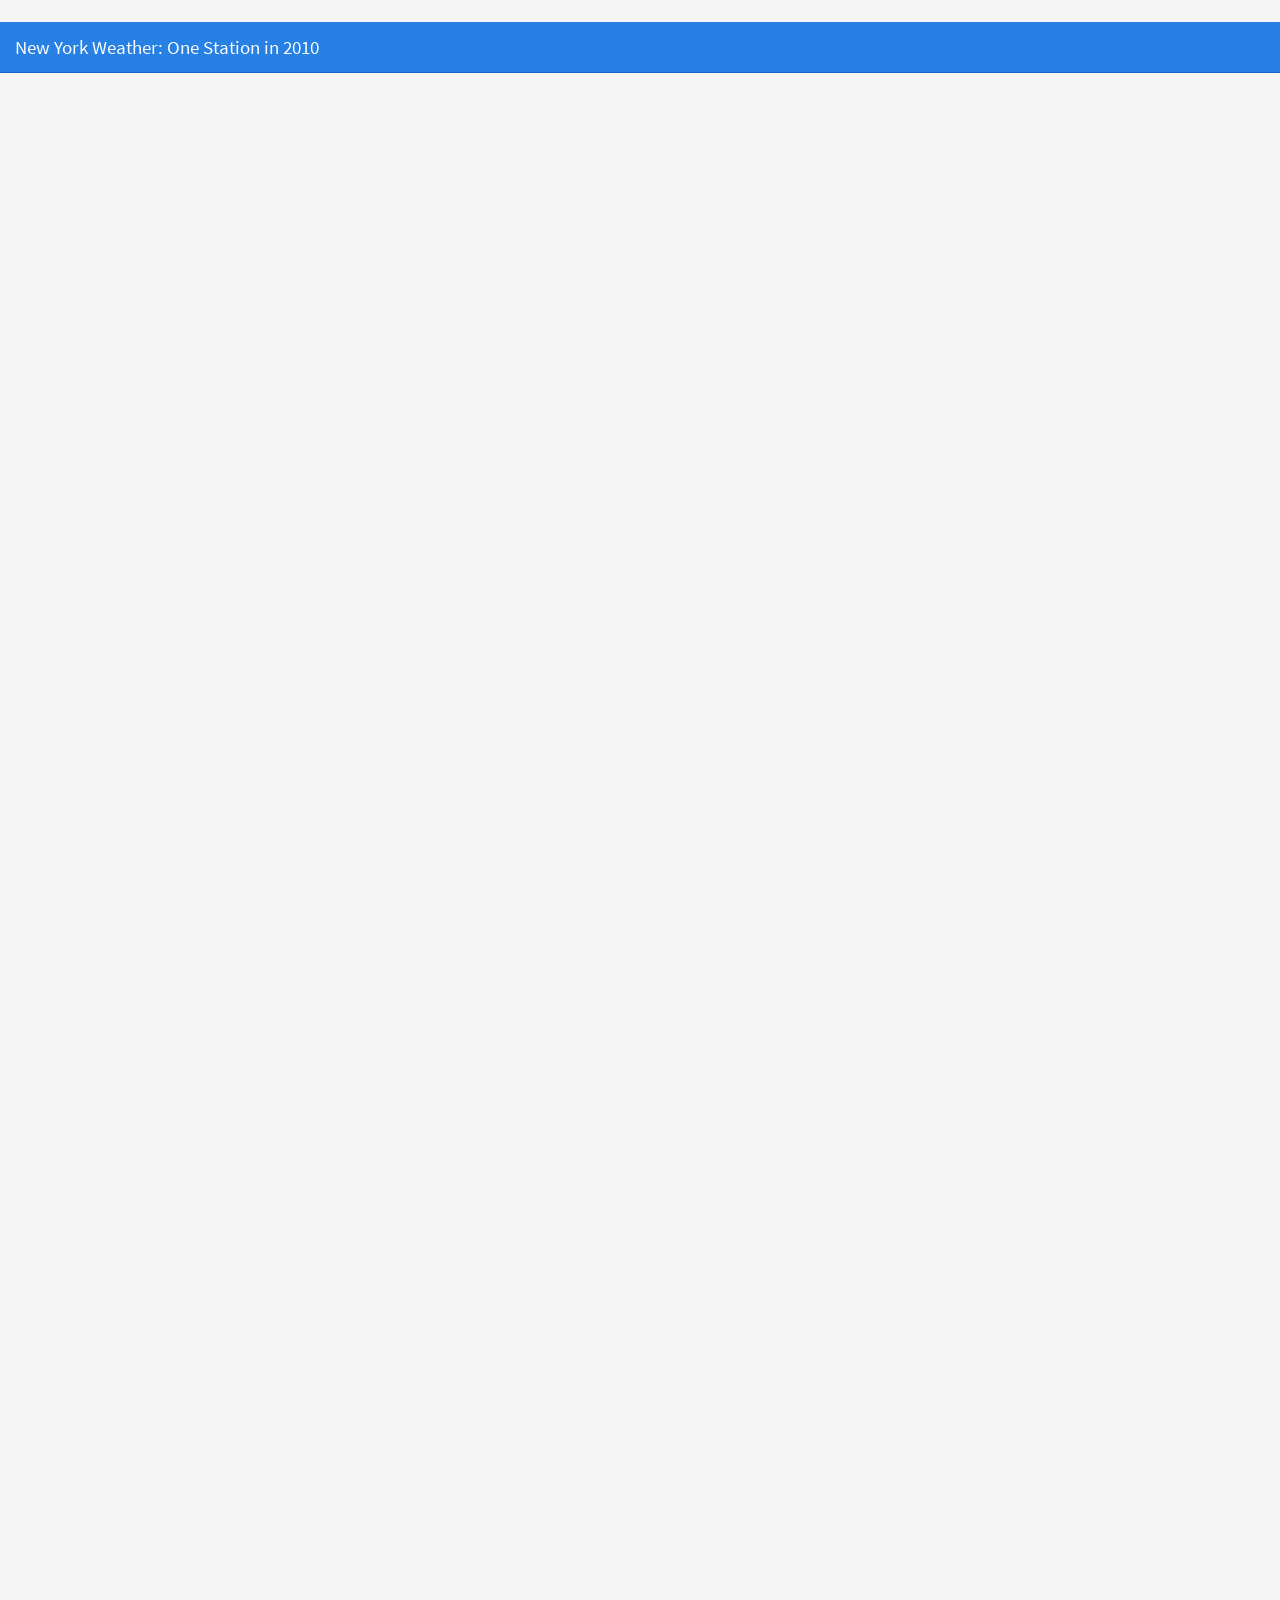
==== dashboard.html @ 842d2c6a "Problem 1&2" ====
<!DOCTYPE html>
<html xmlns="http://www.w3.org/1999/xhtml">
<head>

<meta charset="utf-8">
<meta http-equiv="Content-Type" content="text/html; charset=utf-8" />
<meta name="generator" content="pandoc" />



<title>New York Weather: One Station in 2010</title>

<meta property="og:title" content="New York Weather: One Station in 2010" />

<meta name='viewport' content='width=device-width, initial-scale=1.0, maximum-scale=1.0, user-scalable=no' />

<link rel="icon" href="data:image/x-icon;" type="image/x-icon">


<script type="text/javascript">
window.FlexDashboardComponents = [];
</script>

<script id="flexdashboard-navbar" type="application/json">
[{"title":"Home","href":"index.html","align":"right"},{"title":"Resume","href":"resume.html","align":"right"}]
</script>
<script src="site_libs/header-attrs-2.32/header-attrs.js"></script>
<script src="site_libs/jquery-3.6.0/jquery-3.6.0.min.js"></script>
<meta name="viewport" content="width=device-width, initial-scale=1" />
<link href="site_libs/bootstrap-3.3.5/css/cosmo.min.css" rel="stylesheet" />
<script src="site_libs/bootstrap-3.3.5/js/bootstrap.min.js"></script>
<script src="site_libs/bootstrap-3.3.5/shim/html5shiv.min.js"></script>
<script src="site_libs/bootstrap-3.3.5/shim/respond.min.js"></script>
<style>h1 {font-size: 34px;}
       h1.title {font-size: 38px;}
       h2 {font-size: 30px;}
       h3 {font-size: 24px;}
       h4 {font-size: 18px;}
       h5 {font-size: 16px;}
       h6 {font-size: 12px;}
       code {color: inherit; background-color: rgba(0, 0, 0, 0.04);}
       pre:not([class]) { background-color: white }</style>
<script src="site_libs/stickytableheaders-0.1.19/jquery.stickytableheaders.min.js"></script>
<link href="site_libs/value-box-accent-static-0.6.3/theme-cosmo-value-box.css" rel="stylesheet" />
<link href="site_libs/flexdashboard-css-0.6.3/flexdashboard.min.css" rel="stylesheet" />
<link href="site_libs/flexdashboard-css-0.6.3/theme-cosmo.css" rel="stylesheet" />
<link href="site_libs/htmltools-fill-0.5.9/fill.css" rel="stylesheet" />
<script src="site_libs/htmlwidgets-1.6.4/htmlwidgets.js"></script>
<script src="site_libs/plotly-binding-4.12.1/plotly.js"></script>
<script src="site_libs/typedarray-0.1/typedarray.min.js"></script>
<link href="site_libs/crosstalk-1.2.2/css/crosstalk.min.css" rel="stylesheet" />
<script src="site_libs/crosstalk-1.2.2/js/crosstalk.min.js"></script>
<link href="site_libs/plotly-htmlwidgets-css-2.25.2/plotly-htmlwidgets.css" rel="stylesheet" />
<script src="site_libs/plotly-main-2.25.2/plotly-latest.min.js"></script>
<style type="text/css">
/*
  CSS for flexdashboard.js' use of Sly(). The sizing/position of this CSS needs to be
  applied _before_ flexdashboard.js initializes, which is why this CSS has been pulled
  out from flexdashboard.scss and inlined in the document's head.
*/

.storyboard-nav button {
  background: transparent;
  border: 0;
  opacity: .3;
  outline: none;
  padding: 0;
}

.storyboard-nav button:hover,
.storyboard-nav button:hover {
  opacity: .5;
}

.storyboard-nav button:disabled,
.storyboard-nav button:disabled {
  opacity: .1;
}

.storyboard-nav .sbnext,
.storyboard-nav .sbprev {
  float: left;
  width: 2%;
  height: 120px;
}

.storyboard-nav .sbprev {
  text-align: left;
  width: 2%;
}

.storyboard-nav .sbnext {
  float: right;
  text-align: right;
  margin-right: 8px;
}

.storyboard-nav .sbframelist {
  margin: 0 auto;
  width: 94%;
  height: 120px;
  overflow: hidden;
  text-shadow: none;
  margin-bottom: 8px;
}

.storyboard-nav .sbframelist ul {
  list-style: none;
  margin: 0;
  padding: 0;
  height: 100%;
}

.storyboard-nav .sbframelist ul li {
  float: left;
  width: 270px;
  height: 100%;
  padding: 10px 10px 10px 10px;
  margin-right: 8px;
  text-align: left;
  cursor: pointer;
}

.storyboard-nav .sbframelist ul li:last-child {
  margin-right: 0px;
}

.sbframe-commentary {
  width: 300px;
}

.sbframe-commentary ul {
  padding-left: 22px;
}

.sbframe.active {
  display: flex;
}

.sbframe:not(.active) {
  display: none;
}
</style>



</head>

<body>

<div class="navbar navbar-inverse navbar-fixed-top" role="navigation">
<div class="container-fluid">
<div class="navbar-header">

<span class="navbar-logo pull-left">
  
</span>
<span class="navbar-brand">
  New York Weather: One Station in 2010
  <span class="navbar-author">
        </span>
</span>

<button id="navbar-button" type="button" class="navbar-toggle collapsed pull-right" data-toggle="collapse" data-bs-toggle="collapse" data-target="#navbar" data-bs-target="#navbar">
<span class="icon-bar"></span>
<span class="icon-bar"></span>
<span class="icon-bar"></span>
</button>

</div>
<div id="navbar" class="navbar-collapse collapse">
<ul class="nav navbar-nav navbar-left">
</ul>
<ul class="nav navbar-nav navbar-right">
</ul>
</div><!--/.nav-collapse-->
</div><!--/.container-->
</div><!--/.navbar-->

<script type="text/javascript">


var FlexDashboard = (function () {

  // initialize options
  var _options = {};

  var FlexDashboard = function() {

    // default options
    _options = $.extend(_options, {
      theme: "cosmo",
      fillPage: false,
      orientation: 'columns',
      storyboard: false,
      defaultFigWidth: 576,
      defaultFigHeight: 461,
      defaultFigWidthMobile: 360,
      defaultFigHeightMobile: 461,
      isMobile: false,
      isPortrait: false,
      resize_reload: true
    });
  };

  function init(options) {

    // extend default options
    $.extend(true, _options, options);

    // add ids to sections that don't have them (pandoc won't assign ids
    // to e.g. sections with titles consisting of only chinese characters)
    var nextId = 1;
    $('.level1:not([id]),.level2:not([id]),.level3:not([id])').each(function() {
      $(this).attr('id', 'dashboard-' + nextId++);
    });

    // find navbar items
    var navbarItems = $('#flexdashboard-navbar');
    if (navbarItems.length)
      navbarItems = JSON.parse(navbarItems.html());
    addNavbarItems(navbarItems);

    // find the main dashboard container
    var dashboardContainer = $('#dashboard-container');

    // resolve mobile classes
    resolveMobileClasses(dashboardContainer);

    // one time global initialization for components
    componentsInit(dashboardContainer);

    // look for a global sidebar
    var globalSidebar = dashboardContainer.find(".section.level1.sidebar");
    if (globalSidebar.length > 0) {

      // global layout for fullscreen displays
      if (!isMobilePhone()) {

         // hoist it up to the top level
         globalSidebar.insertBefore(dashboardContainer);

         // lay it out (set width/positions)
         layoutSidebar(globalSidebar, dashboardContainer);

      // tuck sidebar into first page for mobile phones
      } else {

        // convert it into a level3 section
        globalSidebar.removeClass('sidebar');
        globalSidebar.removeClass('level1');
        globalSidebar.addClass('level3');
        var h1 = globalSidebar.children('h1');
        var h3 = $('<h3></h3>');
        h3.append(h1.contents());
        h3.insertBefore(h1);
        h1.detach();

        // move it into the first page
        var page = dashboardContainer.find('.section.level1').first();
        if (page.length > 0)
          page.prepend(globalSidebar);
      }
    }

    // look for pages to layout
    var pages = $('div.section.level1');
    if (pages.length > 0) {

        // find the navbar and collapse on clicked
        var navbar = $('#navbar');
        navbar.on("click", "a[data-toggle!=dropdown]", null, function () {
           navbar.collapse('hide');
        });

        // envelop the dashboard container in a tab content div
        dashboardContainer.wrapInner('<div class="tab-content"></div>');

        pages.each(function(index) {

          // lay it out
          layoutDashboardPage($(this));

          // add it to the navbar
          addToNavbar($(this), index === 0);

        });

    } else {

      // remove the navbar and navbar button if we don't
      // have any navbuttons
      if (navbarItems.length === 0) {
        $('#navbar').remove();
        $('#navbar-button').remove();
      }

      // add the storyboard class if requested
      if (_options.storyboard)
        dashboardContainer.addClass('storyboard');

      // layout the entire page
      layoutDashboardPage(dashboardContainer);
    }

    // if we are in shiny we need to trigger a window resize event to
    // force correct layout of shiny-bound-output elements
    if (isShinyDoc())
      $(window).trigger('resize');

    // make main components visible
    $('.section.sidebar').css('visibility', 'visible');
    dashboardContainer.css('visibility', 'visible');

    // handle location hash
    handleLocationHash();

    // intialize prism highlighting
    initPrismHighlighting();

    // record mobile and orientation state then register a handler
    // to refresh if resize_reload is set to true and it changes
    _options.isMobile = isMobilePhone();
    _options.isPortrait = isPortrait();
    if (_options.resize_reload) {
      $(window).on('resize', function() {
        if (_options.isMobile !== isMobilePhone() ||
            _options.isPortrait !== isPortrait()) {
          window.location.reload();
        }
      });
    } else {
      // if in desktop mode and resizing to mobile, make sure the heights are 100%
      // This enforces what `fillpage.css` does for "wider" pages.
      // Since we are not reloading once the page becomes small, we need to force the height to 100%
      // This is a new situation introduced when `_options.resize_reload` is `false`
      if (! _options.isMobile) {
        // only add if `fillpage.css` was added in the first place
        if (_options.fillPage) {
          // fillpage.css
          $("html,body,#dashboard").css("height", "100%");
        }
      }
    }
    // trigger layoutcomplete event
    dashboardContainer.trigger('flexdashboard:layoutcomplete');
  }

  function resolveMobileClasses(dashboardContainer) {
     // add top level layout class
    dashboardContainer.addClass(isMobilePhone() ? 'mobile-layout' :
                                                  'desktop-layout');

    // look for .mobile sections and add .no-mobile to their peers
    var mobileSections = $('.section.mobile');
    mobileSections.each(function() {
       var id = $(this).attr('id');
       var nomobileId = id.replace(/-\d+$/, '');
       $('#' + nomobileId).addClass('no-mobile');
    });
  }

  function addNavbarItems(navbarItems) {

    var navbarLeft = $('ul.navbar-left');
    var navbarRight = $('ul.navbar-right');

    for (var i = 0; i<navbarItems.length; i++) {

      // get the item
      var item = navbarItems[i];

      // determine the container
      var container = null;
      if (item.align === "left")
        container = navbarLeft;
      else
        container = navbarRight;

      // navbar menu if we have multiple items
      if (item.items) {
        var menu = navbarMenu(null, item.icon, item.title, container);
        for (var j = 0; j<item.items.length; j++) {
          var subItem = item.items[j];
          var li = $('<li></li>');
          var a = navbarLink(subItem.icon, subItem.title, subItem.href, subItem.target);
          a.removeClass("nav-link").addClass("dropdown-item");
          li.append(a);
          menu.append(li);
        }
      } else {
        var li = $('<li class="nav-item"></li>');
        li.append(navbarLink(item.icon, item.title, item.href, item.target));
        container.append(li);
      }
    }
  }

  // create or get a reference to an existing dropdown menu
  function navbarMenu(id, icon, title, container) {
    var existingMenu = [];
    if (id)
      existingMenu = container.children('#' + id);
    if (existingMenu.length > 0) {
      return existingMenu.children('ul');
    } else {
      var li = $('<li class="nav-item"></li>');
      if (id)
        li.attr('id', id);
      li.addClass('dropdown');
      // auto add "Share" title on mobile if necessary
      if (!title && icon && (icon === "fa-share-alt") && isMobilePhone())
        title = "Share";
      if (title) {
        title = title + ' <span class="caret"></span>';
      }
      var a = navbarLink(icon, title, "#");
      a.addClass('dropdown-toggle');
      a.attr('data-toggle', 'dropdown');
      a.attr('data-bs-toggle', 'dropdown');
      a.attr('role', 'button');
      a.attr('aria-expanded', 'false');
      li.append(a);
      var ul = $('<ul class="dropdown-menu"></ul>');
      ul.attr('role', 'menu');
      li.append(ul);
      container.append(li);
      return ul;
    }
  }

  function addToNavbar(page, active) {

    // capture the id and data-icon attribute (if any)
    var id = page.attr('id');
    var icon = page.attr('data-icon');
    var navmenu = page.attr('data-navmenu');
    var navmenuIcon = page.attr('data-navmenu-icon');

    // get hidden state (transfer this to navbar)
    var hidden = page.hasClass('hidden');
    page.removeClass('hidden');

    // sanitize the id for use with bootstrap tabs
    id = id.replace(/[.\/?&!#<>]/g, '').replace(/\s/g, '_');
    page.attr('id', id);

    // get the wrapper
    var wrapper = page.closest('.dashboard-page-wrapper');

    // move the id to the wrapper
    page.removeAttr('id');
    wrapper.attr('id', id);

    // add the tab-pane class to the wrapper
    wrapper.addClass('tab-pane');

    // get a reference to the h1, discover its inner contens, then detach it
    var h1 = wrapper.find('h1').first();
    var title = h1.contents();
    h1.detach();

    // create a navbar item
    var li = $('<li></li>');
    var a = navbarLink(icon, title, '#' + id);
    a.attr('data-toggle', 'tab');
    a.attr('data-bs-toggle', 'tab');
    li.append(a);

    // add it to the navbar (or navbar menu if specified)
    var container = $('ul.navbar-left');
    if (navmenu) {
      var menuId = navmenu.replace(/\s+/g, '');
      var menu = navbarMenu(menuId, navmenuIcon, navmenu, container);
      li.find("> a").removeClass("nav-link").addClass("dropdown-item");
      menu.append(li);
    } else {
      li.addClass("nav-item")
      container.append(li);
    }

    // mark active tab and corresponding nav menu item
    if (active)
      $(a).tab("show");

    // hide it if requested
    if (hidden)
      li.addClass('hidden');
  }

  function navbarLink(icon, title, href, target) {

    var a = $('<a class="nav-link"></a>');
    if (icon) {

      // get the name of the icon set and icon
      var dashPos = icon.indexOf("-");
      var iconSet = null;
      var iconSplit = icon.split(" ");
      if (iconSplit.length > 1) {
        iconSet = iconSplit[0];
        icon = iconSplit.slice(1).join(" ");
      } else {
        iconSet = icon.substring(0, dashPos);
      }
      var iconName = icon.substring(dashPos + 1);

      // create the icon
      var iconElement = $('<span class="' + iconSet + ' ' + icon + '"></span>');
      if (title)
        iconElement.css('margin-right', '7px');
      a.append(iconElement);
      // if href is null see if we can auto-generate based on icon (e.g. social)
      if (!href)
        maybeGenerateLinkFromIcon(iconName, a);
    }
    if (title)
      a.append(title);

    // add the href.
    if (href) {
      if (href === "source_embed") {
        a.attr('href', '#');
        a.attr('data-featherlight', "#flexdashboard-source-code");
        a.featherlight({
            beforeOpen: function(event){
              $('body').addClass('unselectable');
            },
            afterClose: function(event){
              $('body').removeClass('unselectable');
            }
        });
      } else {
        a.attr('href', href);
      }
    }

    // add the arget
    if (target)
      a.attr('target', target);

    return a;
  }

  // auto generate a link from an icon name (e.g. twitter) when possible
  function maybeGenerateLinkFromIcon(iconName, a) {

     var serviceLinks = {
      "twitter": "https://twitter.com/share?text=" + encodeURIComponent(document.title) + "&url="+encodeURIComponent(location.href),
      "facebook": "https://www.facebook.com/sharer/sharer.php?u="+encodeURIComponent(location.href),
      "linkedin": "https://www.linkedin.com/shareArticle?mini=true&url="+encodeURIComponent(location.href) + "&title=" + encodeURIComponent(document.title),
      "pinterest": "https://pinterest.com/pin/create/link/?url="+encodeURIComponent(location.href) + "&description=" + encodeURIComponent(document.title)
    };

    var makeSocialLink = function(a, href) {
      a.attr('href', '#');
      a.on('click', function(e) {
        e.preventDefault();
        window.open(href);
      });
    };

    $.each(serviceLinks, function(key, value) {
      if (iconName.indexOf(key) !== -1)
        makeSocialLink(a, value);
    });
  }

  // layout a dashboard page
  function layoutDashboardPage(page) {

    // use a page wrapper so that free form content above the
    // dashboard appears at the top rather than the side (as it
    // would without the wrapper in a column orientation)
    var wrapper = $('<div class="dashboard-page-wrapper"></div>');
    page.wrap(wrapper);

    // if there are no level2 or level3 headers synthesize a level3
    // header to contain the (e.g. frame it, scroll container, etc.)
    var headers = page.find('h2,h3');
    if (headers.length === 0)
      page.wrapInner('<div class="section level3"></div>');

    // hoist up any content before level 2 or level 3 headers
    var children = page.children();
    children.each(function(index) {
      if ($(this).hasClass('level2') || $(this).hasClass('level3'))
        return false;
      $(this).insertBefore(page);
    });

    // determine orientation and fillPage behavior for distinct media
    var orientation, fillPage, storyboard;

    // media: mobile phone
    if (isMobilePhone()) {

      // if there is a sidebar we need to ensure it's content
      // is properly framed as an h3
      var sidebar = page.find('.section.sidebar');
      sidebar.removeClass('sidebar');
      sidebar.wrapInner('<div class="section level3"></div>');
      var h2 = sidebar.find('h2');
      var h3 = $('<h3></h3>');
      h3.append(h2.contents());
      h3.insertBefore(h2);
      h2.detach();

      // wipeout h2 elements then enclose them in a single h2
      var level2 = page.find('div.section.level2');
      level2.each(function() {
        level2.children('h2').remove();
        level2.children().unwrap();
      });
      page.wrapInner('<div class="section level2"></div>');

      // substitute mobile images
      if (isPortrait()) {
        var mobileFigures = $('img.mobile-figure');
        mobileFigures.each(function() {
          // get the src (might be base64 encoded)
          var src = $(this).attr('src');

          // find it's peer
          var id = $(this).attr('data-mobile-figure-id');
          var img = $('img[data-figure-id=' + id + "]");
          img.attr('src', src)
             .attr('width', _options.defaultFigWidthMobile)
             .attr('height', _options.defaultFigHeightMobile);
        });
      }

      // hoist storyboard commentary into it's own section
      if (page.hasClass('storyboard')) {
        var commentaryHR = page.find('div.section.level3 hr');
        commentaryHR.each(function() {
          var commentary = $(this).nextAll().detach();
          var commentarySection = $('<div class="section level3"></div>');
          commentarySection.append(commentary);
          commentarySection.insertAfter($(this).closest('div.section.level3'));
          $(this).remove();
        });
      }

      // force a non full screen layout by columns
      orientation = _options.orientation = 'columns';
      fillPage = _options.fillPage = false;
      storyboard = _options.storyboard = false;

    // media: desktop
    } else {

      // determine orientation
      orientation = page.attr('data-orientation');
      if (orientation !== 'rows' && orientation != 'columns')
        orientation = _options.orientation;

      // determine storyboard mode
      storyboard = page.hasClass('storyboard');

      // fillPage based on options (force for storyboard)
      fillPage = _options.fillPage || storyboard;

      // handle sidebar
      var sidebar = page.find('.section.level2.sidebar');
      if (sidebar.length > 0)
        layoutSidebar(sidebar, page);
    }

    // give it and it's parent divs height: 100% if we are in fillPage mode
    if (fillPage) {
      page.addClass('vertical-layout-fill');
      page.css('height', '100%');
      page.parents('div').css('height', '100%');
    } else {
      page.addClass('vertical-layout-scroll');
    }

    // perform the layout
    if (storyboard)
      layoutPageAsStoryboard(page);
    else if (orientation === 'rows')
      layoutPageByRows(page, fillPage);
    else if (orientation === 'columns')
      layoutPageByColumns(page, fillPage);
  }

  function layoutSidebar(sidebar, content) {

    // get it out of the header hierarchy
    sidebar = sidebar.first();
    if (sidebar.hasClass('level1')) {
      sidebar.removeClass('level1');
      sidebar.children('h1').remove();
    } else if (sidebar.hasClass('level2')) {
      sidebar.removeClass('level2');
      sidebar.children('h2').remove();
    }

    // determine width
    var sidebarWidth = isTablet() ? 220 : 250;
    var dataWidth = parseInt(sidebar.attr('data-width'));
    if (dataWidth)
      sidebarWidth = dataWidth;

    // set the width and shift the page right to accomodate the sidebar
    sidebar.css('width', sidebarWidth + 'px');
    content.css('padding-left', sidebarWidth + 'px');

    // wrap it's contents in a form
    sidebar.wrapInner($('<form></form>'));
  }

  function layoutPageAsStoryboard(page) {

    // create storyboard navigation
    var nav = $('<div class="storyboard-nav"></div>');

    // add navigation buttons
    var prev = $('<button class="sbprev"><i class="fa fa-angle-left"></i></button>');
    nav.append(prev);
    var next= $('<button class="sbnext"><i class="fa fa-angle-right"></i></button>');
    nav.append(next);

    // add navigation frame
    var frameList = $('<div class="sbframelist"></div>');
    nav.append(frameList);
    var ul = $('<ul></ul>');
    frameList.append(ul);

     // find all the level3 sections (those are the storyboard frames)
    var frames = page.find('div.section.level3');
    frames.each(function() {

      // mark it
      $(this).addClass('sbframe');

      // divide it into chart content and (optional) commentary
      $(this).addClass('dashboard-column-orientation');

      // stuff the chart into it's own div w/ flex
      $(this).wrapInner('<div class="sbframe-component"></div>');
      setFlex($(this), 1);
      var frame = $(this).children('.sbframe-component');

      // extract the title from the h3
      var li = $('<li></li>');
      var h3 = frame.children('h3');
      li.append(h3.contents());
      h3.detach();
      ul.append(li);

      // extract commentary
      var hr = frame.children('hr');
      if (hr.length) {
        var commentary = hr.nextAll().detach();
        hr.remove();
        var commentaryFrame = $('<div class="sbframe-commentary"></div>');
        commentaryFrame.addClass('flowing-content-shim');
        commentaryFrame.addClass('flowing-content-container');
        commentaryFrame.append(commentary);
        $(this).append(commentaryFrame);

        // look for a data-commentary-width attribute
        var commentaryWidth = $(this).attr('data-commentary-width');
        if (commentaryWidth)
          commentaryFrame.css('width', commentaryWidth + 'px');
      }

      // layout the chart (force flex)
      var result = layoutChart(frame, true);

      // ice the notes if there are none
      if (!result.notes)
        frame.find('.chart-notes').remove();

      // set flex on chart
      setFlex(frame, 1);
    });

    // create a div to hold all the frames
    var frameContent = $('<div class="sbframe-content"></div>');
    frameContent.addClass('dashboard-row-orientation');
    frameContent.append(frames.detach());

    // row orientation to stack nav and frame content
    page.addClass('dashboard-row-orientation');
    page.append(nav);
    page.append(frameContent);
    setFlex(frameContent, 1);

    // initialize sly
    var sly = new Sly(frameList, {
    		horizontal: true,
    		itemNav: 'basic',
    		smart: true,
    		activateOn: 'click',
    		startAt: 0,
    		scrollBy: 1,
    		activatePageOn: 'click',
    		speed: 200,
    		moveBy: 600,
    		dragHandle: true,
    		dynamicHandle: true,
    		clickBar: true,
    		keyboardNavBy: 'items',
    		next: next,
    		prev: prev
    	}).init();

    // make first frame active
    frames.removeClass('active');
    frames.first().addClass('active');

    // subscribe to frame changed events
    sly.on('active', function (eventName, itemIndex) {
      frames.removeClass('active');
      frames.eq(itemIndex).addClass('active')
                          .trigger('shown');
    });
  }

  function layoutPageByRows(page, fillPage) {

    // row orientation
    page.addClass('dashboard-row-orientation');

    // find all the level2 sections (those are the rows)
    var rows = page.find('div.section.level2');

    // if there are no level2 sections then treat the
    // entire page as if it's a level 2 section
    if (rows.length === 0) {
      page.wrapInner('<div class="section level2"></div>');
      rows = page.find('div.section.level2');
    }

    rows.each(function () {

      // flags
      var haveNotes = false;
      var haveFlexHeight = true;

      // remove the h2
      $(this).children('h2').remove();

      // check for a tabset
      var isTabset = $(this).hasClass('tabset');
      if (isTabset)
        layoutTabset($(this));

      // give it row layout semantics if it's not a tabset
      if (!isTabset)
        $(this).addClass('dashboard-row');

      // find all of the level 3 subheads
      var columns = $(this).find('div.section.level3');

      // determine figureSizes sizes
      var figureSizes = chartFigureSizes(columns);

      // fixup the columns
      columns.each(function(index) {

        // layout the chart (force flex if we are in a tabset)
        var result = layoutChart($(this), isTabset);

        // update flexHeight state
        if (!result.flex)
          haveFlexHeight = false;

        // update state
        if (result.notes)
          haveNotes = true;

        // set the column flex based on the figure width
        // (value boxes will just get the default figure width)
        var chartWidth = figureSizes[index].width;
        setFlex($(this), chartWidth + ' ' + chartWidth + ' 0px');

      });

      // remove empty chart note divs
      if (isTabset)
        $(this).find('.chart-notes').filter(function() {
            return $(this).html() === "&nbsp;";
        }).remove();
      if (!haveNotes)
        $(this).find('.chart-notes').remove();

       // make it a flexbox row
      if (haveFlexHeight)
        $(this).addClass('dashboard-row-flex');

      // now we can set the height on all the wrappers (based on maximum
      // figure height + room for title and notes, or data-height on the
      // container if specified). However, don't do this if there is
      // no flex on any of the constituent columns
      var flexHeight = null;
      var dataHeight = parseInt($(this).attr('data-height'));
      if (dataHeight)
        flexHeight = adjustedHeight(dataHeight, columns.first());
      else if (haveFlexHeight)
        flexHeight = maxChartHeight(figureSizes, columns);
      if (flexHeight) {
        if (fillPage)
          setFlex($(this), flexHeight + ' ' + flexHeight + ' 0px');
        else {
          $(this).css('height', flexHeight + 'px');
          setFlex($(this), '0 0 ' + flexHeight + 'px');
        }
      }

    });
  }

  function layoutPageByColumns(page, fillPage) {

    // column orientation
    page.addClass('dashboard-column-orientation');

    // find all the level2 sections (those are the columns)
    var columns = page.find('div.section.level2');

    // if there are no level2 sections then treat the
    // entire page as if it's a level 2 section
    if (columns.length === 0) {
      page.wrapInner('<div class="section level2"></div>');
      columns = page.find('div.section.level2');
    }

    // layout each column
    columns.each(function (index) {

      // remove the h2
      $(this).children('h2').remove();

      // make it a flexbox column
      $(this).addClass('dashboard-column');

      // check for a tabset
      var isTabset = $(this).hasClass('tabset');
      if (isTabset)
        layoutTabset($(this));

      // find all the h3 elements
      var rows = $(this).find('div.section.level3');

      // get the figure sizes for the rows
      var figureSizes = chartFigureSizes(rows);

      // column flex is the max row width (or data-width if specified)
      var flexWidth;
      var dataWidth = parseInt($(this).attr('data-width'));
      if (dataWidth)
        flexWidth = dataWidth;
      else
        flexWidth = maxChartWidth(figureSizes);
      setFlex($(this), flexWidth + ' ' + flexWidth + ' 0px');

      // layout each chart
      rows.each(function(index) {

        // perform the layout
        var result = layoutChart($(this), false);

        // ice the notes if there are none
        if (!result.notes)
          $(this).find('.chart-notes').remove();

        // set flex height based on figHeight, then adjust
        if (result.flex) {
          var chartHeight = figureSizes[index].height;
          chartHeight = adjustedHeight(chartHeight, $(this));
          if (fillPage)
            setFlex($(this), chartHeight + ' ' + chartHeight + ' 0px');
          else {
            $(this).css('height', chartHeight + 'px');
            setFlex($(this), chartHeight + ' ' + chartHeight + ' ' + chartHeight + 'px');
          }
        }
      });
    });
  }

  function chartFigureSizes(charts) {

    // sizes
    var figureSizes = new Array(charts.length);

    // check each chart
    charts.each(function(index) {

      // start with default
      figureSizes[index] = {
        width: _options.defaultFigWidth,
        height: _options.defaultFigHeight
      };

      // look for data-height or data-width then knit options
      var dataWidth = parseInt($(this).attr('data-width'));
      var dataHeight = parseInt($(this).attr('data-height'));
      var knitrOptions = $(this).find('.knitr-options:first');
      var knitrWidth, knitrHeight;
      if (knitrOptions) {
        knitrWidth = parseInt(knitrOptions.attr('data-fig-width'));
        knitrHeight =  parseInt(knitrOptions.attr('data-fig-height'));
      }

      // width
      if (dataWidth)
        figureSizes[index].width = dataWidth;
      else if (knitrWidth)
        figureSizes[index].width = knitrWidth;

      // height
      if (dataHeight)
        figureSizes[index].height = dataHeight;
      else if (knitrHeight)
        figureSizes[index].height = knitrHeight;
    });

    // return sizes
    return figureSizes;
  }

  function maxChartHeight(figureSizes, charts) {

    // first compute the maximum height
    var maxHeight = _options.defaultFigHeight;
    for (var i = 0; i<figureSizes.length; i++)
      if (figureSizes[i].height > maxHeight)
        maxHeight = figureSizes[i].height;

    // now add offests for chart title and chart notes
    if (charts.length)
      maxHeight = adjustedHeight(maxHeight, charts.first());

    return maxHeight;
  }

  function adjustedHeight(height, chart) {
    if (chart.length > 0) {
      var chartTitle = chart.find('.chart-title');
      if (chartTitle.length)
        height += chartTitle.first().outerHeight();
      var chartNotes = chart.find('.chart-notes');
      if (chartNotes.length)
        height += chartNotes.first().outerHeight();
    }
    return height;
  }

  function maxChartWidth(figureSizes) {
    var maxWidth = _options.defaultFigWidth;
    for (var i = 0; i<figureSizes.length; i++)
      if (figureSizes[i].width > maxWidth)
        maxWidth = figureSizes[i].width;
    return maxWidth;
  }

  // layout a chart
  function layoutChart(chart, forceFlex) {

    // state to return
    var result = {
      notes: false,
      flex: false
    };

    // extract the title
    var title = extractTitle(chart);

    // find components that apply to this container
    var components = componentsFind(chart);

    // if it's a custom component then call it and return
    var customComponents = componentsCustom(components);
    if (customComponents.length) {
      componentsLayout(customComponents, title, chart);
      result.notes = false;
      result.flex = forceFlex || componentsFlex(customComponents);
      return result;
    }

    // put all the content in a chart wrapper div
    chart.addClass('chart-wrapper');
    chart.wrapInner('<div class="chart-stage"></div>');
    var chartContent = chart.children('.chart-stage');

    // flex the content if appropriate
    result.flex = forceFlex || componentsFlex(components);
    if (result.flex) {
      // add flex classes
      chart.addClass('chart-wrapper-flex');
      chartContent.addClass('chart-stage-flex');

      // additional shim to break out of flexbox sizing
      chartContent.wrapInner('<div class="chart-shim"></div>');
      chartContent = chartContent.children('.chart-shim');
    }

    // set custom data-padding attribute
    var pad = chart.attr('data-padding');
    if (pad) {
      if (pad === "0")
        chart.addClass('no-padding');
      else {
        pad = pad + 'px';
        chartContent.css('left', pad)
                    .css('top', pad)
                    .css('right', pad)
                    .css('bottom', pad)
      }
    }

    // call compoents
    componentsLayout(components, title, chartContent);

    // also activate components on shiny output
    findShinyOutput(chartContent).on('shiny:value',
      function(event) {
        var element = $(event.target);
        setTimeout(function() {

          // see if we opted out of flex based on our output (for shiny
          // we can't tell what type of output we have until after the
          // value is bound)
          var components = componentsFind(element);
          var flex = forceFlex || componentsFlex(components);
          if (!flex) {
            chart.css('height', "");
            setFlex(chart, "");
            chart.removeClass('chart-wrapper-flex');
            chartContent.removeClass('chart-stage-flex');
            chartContent.children().unwrap();
          }

          // perform layout
          componentsLayout(components, title, element.parent());
        }, 10);
      });

    // add the title
    var chartTitle = $('<div class="chart-title"></div>');
    chartTitle.append(title);
    chart.prepend(chartTitle);

    // add the notes section
    var chartNotes = $('<div class="chart-notes"></div>');
    chartNotes.html('&nbsp;');
    chart.append(chartNotes);

    // attempt to extract notes if we have a component
    if (components.length)
      result.notes = extractChartNotes(chartContent, chartNotes);

    // return result
    return result;
  }

  // build a tabset from a section div with the .tabset class
  function layoutTabset(tabset) {

    // check for fade option
    var fade = tabset.hasClass("tabset-fade");
    var pills = tabset.hasClass("tabset-pills");
    var navClass = pills ? "nav-pills" : "nav-tabs";

    // determine the heading level of the tabset and tabs
    var match = tabset.attr('class').match(/level(\d) /);
    if (match === null)
      return;
    var tabsetLevel = Number(match[1]);
    var tabLevel = tabsetLevel + 1;

    // find all subheadings immediately below
    var tabs = tabset.find("div.section.level" + tabLevel);
    if (!tabs.length)
      return;

    // create tablist and tab-content elements
    var tabList = $('<ul class="nav ' + navClass + '" role="tablist"></ul>');
    $(tabs[0]).before(tabList);
    var tabContent = $('<div class="tab-content"></div>');
    $(tabs[0]).before(tabContent);

    // build the tabset
    var activeTab = 0;
    tabs.each(function(i) {

      // get the tab div
      var tab = $(tabs[i]);

      // get the id then sanitize it for use with bootstrap tabs
      var id = tab.attr('id');

      // see if this is marked as the active tab
      if (tab.hasClass('active'))
        activeTab = i;

      // sanitize the id for use with bootstrap tabs
      id = id.replace(/[.\/?&!#<>]/g, '').replace(/\s/g, '_');
      tab.attr('id', id);

      // get the heading element within it and grab it's text
      var heading = tab.find('h' + tabLevel + ':first');
      var headingDom = heading.contents();

      // build and append the tab list item
      var a = $('<a role="tab" data-toggle="tab" data-bs-toggle="tab" class="nav-link"></a>');
      a.append(headingDom);
      a.attr('href', '#' + id);
      a.attr('aria-controls', id);
      var li = $('<li role="presentation" class="nav-item"></li>');
      li.append(a);
      tabList.append(li);

      // set it's attributes
      tab.attr('role', 'tabpanel');
      tab.addClass('tab-pane');
      tab.addClass('tabbed-pane');
      tab.addClass('no-title');
      if (fade)
        tab.addClass('fade');

      // move it into the tab content div
      tab.detach().appendTo(tabContent);
    });

    // set active tab
    $(tabList.children()[activeTab]).tab("show");
    var active = $(tabContent.children('div.section')[activeTab]);
    active.addClass('active');
    if (fade)
      active.addClass('in');

    // add nav-tabs-custom
    tabset.addClass('nav-tabs-custom');

    // internal layout is dashboard-column with tab-content flexing
    tabset.addClass('dashboard-column');
    setFlex(tabContent, 1);
  }

  // one time global initialization for components
  function componentsInit(dashboardContainer) {
    for (var i=0; i<window.FlexDashboardComponents.length; i++) {
      var component = window.FlexDashboardComponents[i];
      if (component.init)
        component.init(dashboardContainer);
    }
  }

  // find components that apply within a container
  function componentsFind(container) {

    // look for components
    var components = [];
    for (var i=0; i<window.FlexDashboardComponents.length; i++) {
      var component = window.FlexDashboardComponents[i];
      if (component.find(container).length)
        components.push(component);
    }

    // if there were none then use a special flowing content component
    // that just adds a scrollbar in fillPage mode
    if (components.length == 0) {
      components.push({
        find: function(container) {
          return container;
        },

        flex: function(fillPage) {
          return fillPage;
        },

        layout: function(title, container, element, fillPage) {
          if (fillPage) {
            container.addClass('flowing-content-shim');
            container.addClass('flowing-content-container');
          }
        }
      });
    }

    return components;
  }

  // if there is a custom component then pick it out
  function componentsCustom(components) {
    var customComponent = [];
    for (var i=0; i<components.length; i++)
      if (components[i].type === "custom") {
        customComponent.push(components[i]);
        break;
      }
    return customComponent;
  }

  // query all components for flex
  function componentsFlex(components) {

    // no components at all means no flex
    if (components.length === 0)
      return false;

    // otherwise query components (assume true unless we see false)
    var isMobile = isMobilePhone();
    for (var i=0; i<components.length; i++)
      if (components[i].flex && !components[i].flex(_options.fillPage))
        return false;
    return true;
  }

  // layout all components
  function componentsLayout(components, title, container) {
    var isMobile = isMobilePhone();
    for (var i=0; i<components.length; i++) {
      var element = components[i].find(container);
      if (components[i].layout) {
        // call layout (don't call other components if it returns false)
        var result = components[i].layout(title, container, element, _options.fillPage);
        if (result === false)
          return;
      }
    }
  }

  // get a reference to the h3, discover it's inner html, and remove it
  function extractTitle(container) {
    var h3 = container.children('h3').first();
    var title = '';
    if (!container.hasClass('no-title'))
      title = h3.contents();
    h3.detach();
    return title;
  }

  // extract chart notes
  function extractChartNotes(chartContent, chartNotes) {
    // look for a terminating blockquote or image caption
    var blockquote = chartContent.children('blockquote:last-child');
    var caption = chartContent.children('div.image-container')
                              .children('p.caption');
    if (blockquote.length) {
      chartNotes.empty().append(blockquote.children('p:first-child').contents());
      blockquote.remove();
      return true;
    } else if (caption.length) {
      chartNotes.empty().append(caption.contents());
      caption.remove();
      return true;
    } else {
      return false;
    }
  }

  function findShinyOutput(chartContent) {
    return chartContent.find('.shiny-text-output, .shiny-html-output');
  }

  // safely detect rendering on a mobile phone
  function isMobilePhone() {
    try
    {
      return ! window.matchMedia("only screen and (min-width: 768px)").matches;
    }
    catch(e) {
      return false;
    }
  }

  function isFillPage() {
    return _options.fillPage;
  }

  // detect portrait mode
  function isPortrait() {
    return ($(window).width() < $(window).height());
  }

  // safely detect rendering on a tablet
  function isTablet() {
    try
    {
      return window.matchMedia("only screen and (min-width: 769px) and (max-width: 992px)").matches;
    }
    catch(e) {
      return false;
    }
  }

  // test whether this is a shiny doc
  function isShinyDoc() {
    return (typeof(window.Shiny) !== "undefined" && !!window.Shiny.outputBindings);
  }

  // set flex using vendor specific prefixes
  function setFlex(el, flex) {
    el.css('-webkit-box-flex', flex)
      .css('-webkit-flex', flex)
      .css('-ms-flex', flex)
      .css('flex', flex);
  }

  // support bookmarking of pages
  function handleLocationHash() {

    // restore tab/page from bookmark
    var hash = window.decodeURIComponent(window.location.hash);
    if (hash.length > 0) {
      // Update the tab without .showPage() so that we don't change page history
      $('ul.nav a[href="' + hash + '"]').tab('show');
    }

    // navigate to a tab when the history changes
    window.addEventListener("popstate", function(e) {
      var hash = window.decodeURIComponent(window.location.hash);
      var activeTab = $('ul.nav a[href="' + hash + '"]');
      if (activeTab.length) {
        activeTab.tab('show');
      } else {
        // returning to the base page URL without a hash activates first tab
        $('ul.nav a:first').tab('show');
      }
    });

    // add a hash to the URL when the user clicks on a tab/page
    $('.navbar-nav a[data-toggle="tab"]').on('click', function(e) {
      var baseUrl = FlexDashboardUtils.urlWithoutHash(window.location.href);
      var hash = FlexDashboardUtils.urlHash($(this).attr('href'));
      var href = baseUrl + hash;
      FlexDashboardUtils.setLocation(href);
    });

    // handle clicks of other links that should activate pages
    var navPages = $('ul.navbar-nav li a[data-toggle=tab]');
    navPages.each(function() {
      var href =  $(this).attr('href');
      var links = $('a[href="' + href + '"][data-toggle!=tab]');
      links.each(function() {
        $(this).on('click', function(e) {
          window.FlexDashboardUtils.showPage(href);
        });
      });
    });
  }

  // tweak Prism highlighting
  function initPrismHighlighting() {

    if (window.Prism) {
      Prism.languages.insertBefore('r', 'comment', {
        'heading': [
          {
            // title 1
        	  // =======

        	  // title 2
        	  // -------
        	  pattern: /\w+.*(?:\r?\n|\r)(?:====+|----+)/,
            alias: 'operator'
          },
          {
            // ### title 3
            pattern: /(^\s*)###[^#].+/m,
            lookbehind: true,
            alias: 'operator'
          }
        ]
      });

      // prism highlight
      Prism.highlightAll();
    }
  }

  FlexDashboard.prototype = {
    constructor: FlexDashboard,
    init: init,
    isMobilePhone: isMobilePhone,
    isFillPage: isFillPage
  };

  return FlexDashboard;

})();

// utils
window.FlexDashboardUtils = {
  resizableImage: function(img) {
    var src = img.attr('src');
    var url = 'url("' + src + '")';
    img.parent().css('background', url)
                .css('background-size', 'contain')
                .css('background-repeat', 'no-repeat')
                .css('background-position', 'center')
                .addClass('image-container');
  },
  setLocation: function(href) {
    if (history && history.pushState) {
      history.pushState(null, null, href);
    } else {
      window.location.replace(href);
    }
    setTimeout(function() {
        window.scrollTo(0, 0);
    }, 10);
  },
  showPage: function(href) {
    $('ul.navbar-nav li a[href="' + href + '"]').tab('show');
    var baseUrl = this.urlWithoutHash(window.location.href);
    var loc = baseUrl + href;
    this.setLocation(loc);
  },
  showLinkedValue: function(href) {
    // check for a page link
    if ($('ul.navbar-nav li a[data-toggle=tab][href="' + href + '"]').length > 0)
      this.showPage(href);
    else
      window.open(href);
  },
  urlWithoutHash: function(url) {
    var hashLoc = url.indexOf('#');
    if (hashLoc != -1)
      return url.substring(0, hashLoc);
    else
      return url;
  },
  urlHash: function(url) {
    var hashLoc = url.indexOf('#');
    if (hashLoc != -1)
      return url.substring(hashLoc);
    else
      return "";
  }
};

window.FlexDashboard = new FlexDashboard();

// empty content
window.FlexDashboardComponents.push({
  find: function(container) {
    if (container.find('p').length == 0)
      return container;
    else
      return $();
  }
})

// plot image
window.FlexDashboardComponents.push({

  find: function(container) {
    return container.children('p')
                    .children('img:only-child');
  },

  layout: function(title, container, element, fillPage) {
    FlexDashboardUtils.resizableImage(element);
  }
});

// plot image (figure style)
window.FlexDashboardComponents.push({

  find: function(container) {
    return container.children('div.figure').children('img');
  },

  layout: function(title, container, element, fillPage) {
    FlexDashboardUtils.resizableImage(element);
  }
});

// htmlwidget
window.FlexDashboardComponents.push({

  init: function(dashboardContainer) {
    // trigger "shown" after initial layout to force static htmlwidgets
    // in runtime: shiny to be resized after the dom has been transformed
    dashboardContainer.on('flexdashboard:layoutcomplete', function(event) {
      setTimeout(function() {
        dashboardContainer.trigger('shown');
      }, 200);
    });
  },

  find: function(container) {
    return container.children('div[id^="htmlwidget-"],div.html-widget');
  }
});

// gauge
window.FlexDashboardComponents.push({

  find: function(container) {
    return container.children('div.html-widget.gauge');
  },

  flex: function(fillPage) {
    return false;
  },

  layout: function(title, container, element, fillPage) {


  }

});

// shiny output
window.FlexDashboardComponents.push({
  find: function(container) {
    return container.children('div[class^="shiny-"]');
  }
});

// bootstrap table
window.FlexDashboardComponents.push({

  find: function(container) {
    var bsTable = container.find('table.table');
    if (bsTable.length !== 0)
      return bsTable;
    else
      return container.find('tr.header').parent('thead').parent('table');
  },

  flex: function(fillPage) {
    return fillPage;
  },

  layout: function(title, container, element, fillPage) {

    // alias variables
    var bsTable = element;

    // fixup xtable generated tables with a proper thead
    var headerRow = bsTable.find('tbody > tr:first-child > th').parent();
    if (headerRow.length > 0) {
      var thead = $('<thead></thead>');
      bsTable.prepend(thead);
      headerRow.detach().appendTo(thead);
    }

    // improve appearance
    container.addClass('bootstrap-table');

    // for fill page provide scrolling w/ sticky headers
    if (fillPage) {
      // force scrollbar on overflow
      container.addClass('flowing-content-shim');

      // stable table headers when scrolling
      bsTable.stickyTableHeaders({
        scrollableArea: container
      });
    }
  }
});

// embedded shiny app
window.FlexDashboardComponents.push({

  find: function(container) {
    return container.find('iframe.shiny-frame');
  },

  flex: function(fillPage) {
    return fillPage;
  },

  layout: function(title, container, element, fillPage) {
    if (fillPage) {
      element.attr('height', '100%');
    } else {
      // provide default height if necessary
      var height = element.get(0).style.height;
      if (!height)
        height = element.attr('height');
      if (!height)
        element.attr('height', 500);
    }
  }
});

// shiny fillRow or fillCol
window.FlexDashboardComponents.push({

  find: function(container) {
    return container.find('.flexfill-container');
  },

  flex: function(fillPage) {
    return fillPage;
  },

  layout: function(title, container, element, fillPage) {
    if (fillPage)
      element.css('height', '100%');
    else {
      // provide default height if necessary
      var height = element.get(0).style.height;
      if (height === "100%" || height === "auto" || height === "initial" ||
          height === "inherit" || !height) {
        element.css('height', 500);
      }
    }
  }
});

// valueBox
window.FlexDashboardComponents.push({

  type: "custom",

  find: function(container) {
    if (container.find('span.value-output, .shiny-valuebox-output').length)
      return container;
    else
      return $();
  },

  flex: function(fillPage) {
    return false;
  },

  layout: function(title, container, element, fillPage) {

    // alias variables
    var chartTitle = title;
    var valueBox = element;

    // add value-box class to container
    container.addClass('value-box');

    // value paragraph
    var value = $('<p class="value"></p>');

    // if we have shiny-text-output then just move it in
    var valueOutputSpan = [];
    var shinyOutput = valueBox.find('.shiny-valuebox-output').detach();
    if (shinyOutput.length) {
      valueBox.children().remove();
      shinyOutput.html("&mdash;");
      value.append(shinyOutput);
    } else {
      // extract the value (remove leading vector index)
      var chartValue = valueBox.text().trim();
      chartValue = chartValue.replace("[1] ", "");
      valueOutputSpan = valueBox.find('span.value-output').detach();
      valueBox.children().remove();
      value.text(chartValue);
    }

    // caption
    var caption = $('<p class="caption"></p>');
    caption.append(chartTitle);

    // build inner div for value box and add it
    var inner = $('<div class="inner"></div>');
    inner.append(value);
    inner.append(caption);
    valueBox.append(inner);

    // add icon if specified
    var icon = $('<div class="icon"><i></i></div>');
    valueBox.append(icon);
    function setIcon(chartIcon) {
      var iconLib = "";
      var iconSplit = chartIcon.split(" ");
      if (iconSplit.length > 1) {
        iconLib = iconSplit[0];
        chartIcon = iconSplit.slice(1).join(" ");
      } else {
        var components = chartIcon.split("-");
        if (components.length > 1)
          iconLib = components[0];
      }
      icon.children('i').attr('class', iconLib + ' ' + chartIcon);
    }
    var chartIcon = valueBox.attr('data-icon');
    if (chartIcon)
      setIcon(chartIcon);

    // handle data attributes in valueOutputSpan
    function handleValueOutput(valueOutput) {

      // caption
      var dataCaption = valueOutput.attr('data-caption');
      if (dataCaption)
        caption.html(dataCaption);

      // icon
      var dataIcon = valueOutput.attr('data-icon');
      if (dataIcon)
        setIcon(dataIcon);

      // If valueBox(color=) was an accent color, this attr should
      // be populated with the accent color and the relevant CSS comes
      // in through HTML dependencies
      var dataColorAccent = valueOutput.attr('data-color-accent');
      var valueBoxClasses = "value-box-" + (["primary", "info", "danger", "warning", "success"].join(" value-box-"));
      if (dataColorAccent) {
        valueBox.removeClass(valueBoxClasses);
        valueBox.addClass('value-box-' + dataColorAccent);
      }

      // If valueBox(color=) was a CSS color, these other data-color-*
      // attrs will be populated
      var dataColor = valueOutput.attr('data-color');
      if (dataColor) {
        valueBox.removeClass(valueBoxClasses);
        valueBox.css('background-color', dataColor);
      }
      var dataColorText = valueOutput.attr('data-color-text');
      if (dataColorText) {
        valueBox.find(".inner").css('color', dataColorText);
      }
      var dataColorIcon = valueOutput.attr('data-color-icon');
      if (dataColorIcon) {
        valueBox.find(".icon").css('color', dataColorIcon);
      }

      // url
      var dataHref = valueOutput.attr('data-href');
      if (dataHref) {
        valueBox.addClass('linked-value');
        valueBox.off('click.value-box');
        valueBox.on('click.value-box', function(e) {
          window.FlexDashboardUtils.showLinkedValue(dataHref);
        });
      }
    }

    // check for a valueOutputSpan
    if (valueOutputSpan.length > 0) {
      handleValueOutput(valueOutputSpan);
    }

    // if we have a shinyOutput then bind a listener to handle
    // new valueOutputSpan values
    shinyOutput.on('shiny:value',
      function(event) {
        var element = $(event.target);
        setTimeout(function() {
          var valueOutputSpan = element.find('span.value-output');
          if (valueOutputSpan.length > 0)
            handleValueOutput(valueOutputSpan);
        }, 10);
      }
    );
  }
});
</script>

<div id="dashboard-container">

<div id="row" class="section level2" data-height="330">
<h2>Row</h2>
<div id="how-to-read-this-dashboard" class="section level3">
<h3>How to read this dashboard</h3>
<p><a href="index.html">Return to the homepage</a> · <a
href="resume.html">Resume</a></p>
<p>The data come from <code>ny_noaa</code> in the
<code>p8105.datasets</code> package. This dashboard uses station
<strong>USC00300055</strong> from <strong>January 1 to December 31,
2010</strong>. I chose this station-year because it has a complete year
of daily maximum and minimum temperature observations. All three plots
use this same station and year.</p>
<p>There are <strong>365 observations</strong> on <strong>365 distinct
dates</strong>. The maximum-temperature and minimum-temperature
variables contain <strong>0</strong> and <strong>0</strong> missing
values, respectively. There are <strong>0</strong> records with a
minimum temperature greater than the maximum temperature. No
observations were removed or sampled after selecting the station and
year.</p>
<p>The original temperature fields are stored as character values in
tenths of degrees Celsius. I converted them to numeric values and
divided by 10; all temperature axes below use <strong>degrees Celsius
(°C)</strong>. Monthly averages give each observed day equal weight at
this one station. These plots describe one station-year and do not
estimate a statewide average or a long-term climate trend.</p>
<p>Hover over a plot to inspect values. Drag to zoom; double-click to
reset the view. On the line plot, click a legend item to show or hide
that series.</p>
</div>
</div>
<div id="row-1" class="section level2" data-height="450">
<h2>Row</h2>
<div id="monthly-mean-daily-temperatures-line-plot"
class="section level3">
<h3>Monthly mean daily temperatures — line plot</h3>
<div class="knitr-options" data-fig-width="576" data-fig-height="460">

</div>
<div class="plotly html-widget html-fill-item" id="htmlwidget-ed54184e7c6553efd609" style="width:576px;height:460.8px;"></div>
<script type="application/json" data-for="htmlwidget-ed54184e7c6553efd609">{"x":{"data":[{"x":[1,2,3,4,5,6,7,8,9,10,11,12],"y":[-1.3838709677419359,-0.39642857142857135,8.2677419354838708,17.920000000000002,21.996774193548386,24.09,28,27.051612903225806,22.533333333333335,15.551612903225806,8.6466666666666665,-1.2741935483870965],"text":["Month: Jan<br>Measure: Daily maximum<br>Monthly mean: -1.4 °C","Month: Feb<br>Measure: Daily maximum<br>Monthly mean: -0.4 °C","Month: Mar<br>Measure: Daily maximum<br>Monthly mean: 8.3 °C","Month: Apr<br>Measure: Daily maximum<br>Monthly mean: 17.9 °C","Month: May<br>Measure: Daily maximum<br>Monthly mean: 22 °C","Month: Jun<br>Measure: Daily maximum<br>Monthly mean: 24.1 °C","Month: Jul<br>Measure: Daily maximum<br>Monthly mean: 28 °C","Month: Aug<br>Measure: Daily maximum<br>Monthly mean: 27.1 °C","Month: Sep<br>Measure: Daily maximum<br>Monthly mean: 22.5 °C","Month: Oct<br>Measure: Daily maximum<br>Monthly mean: 15.6 °C","Month: Nov<br>Measure: Daily maximum<br>Monthly mean: 8.6 °C","Month: Dec<br>Measure: Daily maximum<br>Monthly mean: -1.3 °C"],"type":"scatter","mode":"lines+markers","line":{"width":3.4015748031496069,"color":"rgba(213,94,0,1)","dash":"solid"},"hoveron":"points","name":"Daily maximum","legendgroup":"Daily maximum","showlegend":true,"xaxis":"x","yaxis":"y","hoverinfo":"text","marker":{"autocolorscale":false,"color":"rgba(213,94,0,1)","opacity":1,"size":7.559055118110237,"symbol":"circle","line":{"width":1.8897637795275593,"color":"rgba(213,94,0,1)"}},"frame":null},{"x":[1,2,3,4,5,6,7,8,9,10,11,12],"y":[-7.2903225806451619,-7.6142857142857139,-0.80967741935483861,5.7599999999999998,10.109677419354838,15.146666666666667,18.92258064516129,16.79032258064516,12.576666666666666,7.1677419354838712,0.053333333333333385,-6.8774193548387101],"text":["Month: Jan<br>Measure: Daily minimum<br>Monthly mean: -7.3 °C","Month: Feb<br>Measure: Daily minimum<br>Monthly mean: -7.6 °C","Month: Mar<br>Measure: Daily minimum<br>Monthly mean: -0.8 °C","Month: Apr<br>Measure: Daily minimum<br>Monthly mean: 5.8 °C","Month: May<br>Measure: Daily minimum<br>Monthly mean: 10.1 °C","Month: Jun<br>Measure: Daily minimum<br>Monthly mean: 15.1 °C","Month: Jul<br>Measure: Daily minimum<br>Monthly mean: 18.9 °C","Month: Aug<br>Measure: Daily minimum<br>Monthly mean: 16.8 °C","Month: Sep<br>Measure: Daily minimum<br>Monthly mean: 12.6 °C","Month: Oct<br>Measure: Daily minimum<br>Monthly mean: 7.2 °C","Month: Nov<br>Measure: Daily minimum<br>Monthly mean: 0.1 °C","Month: Dec<br>Measure: Daily minimum<br>Monthly mean: -6.9 °C"],"type":"scatter","mode":"lines+markers","line":{"width":3.4015748031496069,"color":"rgba(0,114,178,1)","dash":"solid"},"hoveron":"points","name":"Daily minimum","legendgroup":"Daily minimum","showlegend":true,"xaxis":"x","yaxis":"y","hoverinfo":"text","marker":{"autocolorscale":false,"color":"rgba(0,114,178,1)","opacity":1,"size":7.559055118110237,"symbol":"circle","line":{"width":1.8897637795275593,"color":"rgba(0,114,178,1)"}},"frame":null}],"layout":{"margin":{"t":20,"r":25,"b":100,"l":75},"paper_bgcolor":"rgba(255,255,255,1)","font":{"color":"rgba(0,0,0,1)","family":"","size":18.596928185969286},"xaxis":{"domain":[0,1],"automargin":true,"type":"linear","autorange":false,"range":[0.40000000000000002,12.6],"tickmode":"array","ticktext":["Jan","Feb","Mar","Apr","May","Jun","Jul","Aug","Sep","Oct","Nov","Dec"],"tickvals":[1,2,3,4.0000000000000009,5,6,7.0000000000000009,8,9,10,11,12],"categoryorder":"array","categoryarray":["Jan","Feb","Mar","Apr","May","Jun","Jul","Aug","Sep","Oct","Nov","Dec"],"nticks":null,"ticks":"","tickcolor":null,"ticklen":4.6492320464923216,"tickwidth":0,"showticklabels":true,"tickfont":{"color":"rgba(77,77,77,1)","family":"","size":14.877542548775427},"tickangle":-0,"showline":false,"linecolor":null,"linewidth":0,"showgrid":true,"gridcolor":"rgba(235,235,235,1)","gridwidth":0.8453149175440583,"zeroline":false,"anchor":"y","title":{"text":"Month (2010)","font":{"color":"rgba(0,0,0,1)","family":"","size":18.596928185969286}},"hoverformat":".2f"},"yaxis":{"domain":[0,1],"automargin":true,"type":"linear","autorange":false,"range":[-9.3949999999999996,29.780714285714286],"tickmode":"array","ticktext":["0","10","20"],"tickvals":[0,10,20],"categoryorder":"array","categoryarray":["0","10","20"],"nticks":null,"ticks":"","tickcolor":null,"ticklen":4.6492320464923216,"tickwidth":0,"showticklabels":true,"tickfont":{"color":"rgba(77,77,77,1)","family":"","size":14.87754254877543},"tickangle":-0,"showline":false,"linecolor":null,"linewidth":0,"showgrid":true,"gridcolor":"rgba(235,235,235,1)","gridwidth":0.8453149175440583,"zeroline":false,"anchor":"x","title":{"text":"Monthly mean temperature (°C)","font":{"color":"rgba(0,0,0,1)","family":"","size":18.596928185969286}},"hoverformat":".2f"},"shapes":[],"showlegend":true,"legend":{"bgcolor":null,"bordercolor":null,"borderwidth":0,"font":{"color":"rgba(0,0,0,1)","family":"","size":14.877542548775427},"orientation":"h","x":0.20000000000000001,"y":-0.20000000000000001,"xanchor":"center","yanchor":"top","title":{"text":"","font":{"color":"rgba(0,0,0,1)","family":"","size":18.596928185969286}}},"hovermode":"closest","barmode":"relative"},"config":{"doubleClick":"reset","modeBarButtonsToAdd":["hoverclosest","hovercompare"],"showSendToCloud":false,"displaylogo":false},"source":"A","attrs":{"931168e149a5":{"x":{},"y":{},"colour":{},"text":{},"type":"scatter"},"93111eaa256e":{"x":{},"y":{},"colour":{},"text":{}}},"cur_data":"931168e149a5","visdat":{"931168e149a5":["function (y) ","x"],"93111eaa256e":["function (y) ","x"]},"highlight":{"on":"plotly_click","persistent":false,"dynamic":false,"selectize":false,"opacityDim":0.20000000000000001,"selected":{"opacity":1},"debounce":0},"shinyEvents":["plotly_hover","plotly_click","plotly_selected","plotly_relayout","plotly_brushed","plotly_brushing","plotly_clickannotation","plotly_doubleclick","plotly_deselect","plotly_afterplot","plotly_sunburstclick"],"base_url":"https://plot.ly"},"evals":[],"jsHooks":[]}</script>
</div>
</div>
<div id="row-2" class="section level2" data-height="500">
<h2>Row</h2>
<div id="daily-minimum-versus-maximum-temperature-scatterplot"
class="section level3">
<h3>Daily minimum versus maximum temperature — scatterplot</h3>
<div class="knitr-options" data-fig-width="576" data-fig-height="460">

</div>
<div class="plotly html-widget html-fill-item" id="htmlwidget-1afc746d412116d6109a" style="width:576px;height:460.8px;"></div>
<script type="application/json" data-for="htmlwidget-1afc746d412116d6109a">{"x":{"data":[{"x":[-3.2999999999999998,-13.300000000000001,-13.300000000000001,-11.1,-10,-8.3000000000000007,-2.7999999999999998,-8.3000000000000007,-11.1,-16.100000000000001,-6.7000000000000002,-7.7999999999999998,-8.9000000000000004,-5.5999999999999996,2.2000000000000002,0,0,-0.59999999999999998,-1.7,-3.2999999999999998,-11.1,-5,-7.2000000000000002,-1.7,1.7,-2.2000000000000002,-11.699999999999999,-9.4000000000000004,-13.300000000000001,-17.199999999999999,-18.899999999999999,-10,-9.4000000000000004,-6.0999999999999996,-13.300000000000001,-7.2000000000000002,-10,-16.699999999999999,-12.800000000000001,-8.9000000000000004,-7.2000000000000002,-12.199999999999999,-7.7999999999999998,-6.0999999999999996,-10,-4.4000000000000004,-8.9000000000000004,-8.3000000000000007,-8.3000000000000007,-4.4000000000000004,-4.4000000000000004,-6.0999999999999996,-10.6,-2.2000000000000002,-1.7,-5.5999999999999996,-6.7000000000000002,-3.8999999999999999,0,-5,-1.1000000000000001,-2.7999999999999998,-5.5999999999999996,-6.7000000000000002,-6.7000000000000002,-2.2000000000000002,-2.2000000000000002,1.1000000000000001,-3.2999999999999998,1.1000000000000001,2.2000000000000002,-0.59999999999999998,-2.7999999999999998,1.7,-2.7999999999999998,1.1000000000000001,3.8999999999999999,4.4000000000000004,2.7999999999999998,1.7,1.1000000000000001,2.2000000000000002,0,2.7999999999999998,-5.5999999999999996,-7.2000000000000002,0.59999999999999998,3.8999999999999999,-1.1000000000000001,0,13.300000000000001,12.199999999999999,13.9,7.7999999999999998,11.1,8.3000000000000007,6.7000000000000002,8.3000000000000007,2.7999999999999998,1.1000000000000001,6.0999999999999996,2.7999999999999998,4.4000000000000004,0,6.7000000000000002,13.9,3.2999999999999998,2.2000000000000002,2.2000000000000002,4.4000000000000004,5,2.7999999999999998,0.59999999999999998,0.59999999999999998,7.7999999999999998,6.0999999999999996,1.7,2.2000000000000002,3.8999999999999999,10.6,13.9,15,14.4,11.699999999999999,8.9000000000000004,9.4000000000000004,5,5,0,1.1000000000000001,0.59999999999999998,5,1.7,6.7000000000000002,7.2000000000000002,7.2000000000000002,5.5999999999999996,10.6,8.3000000000000007,12.199999999999999,11.1,16.699999999999999,15.6,15,16.100000000000001,18.300000000000001,16.100000000000001,16.100000000000001,11.699999999999999,13.300000000000001,13.9,18.300000000000001,15,16.699999999999999,15.6,17.199999999999999,11.1,11.1,8.9000000000000004,11.1,13.9,12.199999999999999,16.100000000000001,15.6,16.699999999999999,11.699999999999999,15,13.9,13.300000000000001,14.4,19.399999999999999,15,17.800000000000001,19.399999999999999,21.100000000000001,16.100000000000001,16.100000000000001,16.100000000000001,20.600000000000001,15.6,9.4000000000000004,11.699999999999999,10.6,14.4,19.399999999999999,22.800000000000001,23.899999999999999,21.699999999999999,23.300000000000001,23.300000000000001,18.300000000000001,17.199999999999999,16.699999999999999,20.600000000000001,20.600000000000001,17.800000000000001,22.800000000000001,22.199999999999999,19.399999999999999,20.600000000000001,19.399999999999999,22.199999999999999,18.300000000000001,18.300000000000001,22.800000000000001,20,16.100000000000001,18.899999999999999,17.800000000000001,17.199999999999999,14.4,13.9,16.699999999999999,17.199999999999999,21.100000000000001,22.199999999999999,21.100000000000001,16.100000000000001,12.199999999999999,11.699999999999999,20.600000000000001,20,18.899999999999999,20.600000000000001,16.699999999999999,16.699999999999999,17.800000000000001,20.600000000000001,15.6,16.699999999999999,14.4,13.300000000000001,13.300000000000001,19.399999999999999,16.100000000000001,13.300000000000001,15,14.4,13.9,11.1,14.4,18.300000000000001,21.100000000000001,22.199999999999999,22.199999999999999,20,12.199999999999999,10.6,12.199999999999999,17.800000000000001,17.800000000000001,13.300000000000001,12.800000000000001,8.9000000000000004,10.6,13.300000000000001,10,8.3000000000000007,7.7999999999999998,10.6,7.7999999999999998,12.199999999999999,6.7000000000000002,8.3000000000000007,6.7000000000000002,18.899999999999999,17.199999999999999,15,7.2000000000000002,6.7000000000000002,14.4,12.800000000000001,12.800000000000001,11.699999999999999,3.8999999999999999,7.7999999999999998,7.2000000000000002,7.7999999999999998,8.3000000000000007,10,8.9000000000000004,11.1,3.8999999999999999,7.7999999999999998,8.3000000000000007,2.2000000000000002,7.2000000000000002,6.0999999999999996,5.5999999999999996,5,8.9000000000000004,4.4000000000000004,4.4000000000000004,5.5999999999999996,2.7999999999999998,6.7000000000000002,9.4000000000000004,11.1,13.9,10,10,5,3.2999999999999998,3.8999999999999999,1.1000000000000001,-0.59999999999999998,0,2.7999999999999998,2.7999999999999998,1.1000000000000001,-2.2000000000000002,-2.7999999999999998,0,0.59999999999999998,-2.2000000000000002,-2.2000000000000002,-2.2000000000000002,3.2999999999999998,1.1000000000000001,0,2.2000000000000002,2.2000000000000002,0,0.59999999999999998,-2.7999999999999998,4.4000000000000004,4.4000000000000004,0,-1.7,-2.2000000000000002,-2.7999999999999998,-1.1000000000000001,-3.8999999999999999,1.7,-0.59999999999999998,-2.2000000000000002,-2.7999999999999998,-3.2999999999999998,-2.7999999999999998,-6.0999999999999996,-6.0999999999999996,-12.800000000000001,-12.199999999999999,-13.300000000000001,-1.1000000000000001,0.59999999999999998,-11.699999999999999,-12.199999999999999,-12.199999999999999,-11.1,-8.3000000000000007,-6.7000000000000002,-6.0999999999999996,-5.5999999999999996,-5.5999999999999996,-7.2000000000000002,-8.3000000000000007,-7.2000000000000002,-6.7000000000000002,-6.7000000000000002,-10.6,-9.4000000000000004,-8.3000000000000007,-9.4000000000000004,2.7999999999999998],"y":[2.7999999999999998,-3.2999999999999998,-11.1,-8.9000000000000004,-6.0999999999999996,-3.2999999999999998,-2.2000000000000002,-4.4000000000000004,-8.3000000000000007,-2.7999999999999998,-3.8999999999999999,-3.8999999999999999,-1.1000000000000001,3.8999999999999999,3.8999999999999999,2.2000000000000002,3.8999999999999999,1.7,1.7,0.59999999999999998,1.7,1.7,3.8999999999999999,6.0999999999999996,8.9000000000000004,1.7,-1.1000000000000001,-2.2000000000000002,-9.4000000000000004,-10,-5.5999999999999996,-4.4000000000000004,-1.1000000000000001,-1.1000000000000001,-1.1000000000000001,-0.59999999999999998,-3.2999999999999998,-3.8999999999999999,-1.7,-1.7,-0.59999999999999998,-1.1000000000000001,-1.7,-1.7,-1.1000000000000001,0,0,0,0,1.7,2.2000000000000002,1.1000000000000001,1.7,1.7,1.7,-1.1000000000000001,-0.59999999999999998,2.7999999999999998,2.7999999999999998,3.2999999999999998,2.7999999999999998,2.7999999999999998,2.7999999999999998,2.7999999999999998,3.2999999999999998,4.4000000000000004,6.7000000000000002,8.9000000000000004,8.9000000000000004,10,11.1,10.6,3.8999999999999999,7.2000000000000002,14.4,16.699999999999999,16.699999999999999,15.6,15,5.5999999999999996,3.8999999999999999,2.7999999999999998,12.199999999999999,11.1,5.5999999999999996,7.2000000000000002,10.6,7.2000000000000002,7.7999999999999998,14.4,18.899999999999999,28.300000000000001,30,25,22.199999999999999,21.100000000000001,20.600000000000001,15,10.6,10.6,15.6,15.6,14.4,16.699999999999999,22.800000000000001,20,14.4,12.800000000000001,15.6,17.800000000000001,19.399999999999999,16.100000000000001,15,18.899999999999999,11.699999999999999,15.6,15.6,13.9,17.800000000000001,25.600000000000001,26.699999999999999,27.800000000000001,25,20.600000000000001,26.100000000000001,26.100000000000001,13.9,12.199999999999999,7.7999999999999998,12.199999999999999,12.199999999999999,11.1,13.9,20,19.399999999999999,17.800000000000001,20.600000000000001,16.699999999999999,22.800000000000001,26.699999999999999,26.699999999999999,24.399999999999999,25.600000000000001,25.600000000000001,27.800000000000001,30.600000000000001,29.399999999999999,28.899999999999999,25,28.300000000000001,30,28.899999999999999,27.199999999999999,25.600000000000001,22.800000000000001,24.399999999999999,23.899999999999999,17.800000000000001,18.300000000000001,18.300000000000001,20,21.699999999999999,24.399999999999999,20.600000000000001,24.399999999999999,24.399999999999999,25.600000000000001,25.600000000000001,20.600000000000001,29.399999999999999,28.899999999999999,25,25,28.899999999999999,28.300000000000001,23.899999999999999,23.300000000000001,26.100000000000001,26.100000000000001,23.899999999999999,19.399999999999999,20.600000000000001,22.800000000000001,28.899999999999999,30.600000000000001,32.799999999999997,32.200000000000003,33.299999999999997,32.200000000000003,31.699999999999999,25.600000000000001,28.899999999999999,26.100000000000001,27.199999999999999,26.100000000000001,30,30,31.100000000000001,28.899999999999999,26.100000000000001,26.100000000000001,27.800000000000001,26.699999999999999,28.899999999999999,27.800000000000001,27.800000000000001,26.699999999999999,26.699999999999999,28.899999999999999,28.300000000000001,23.300000000000001,23.899999999999999,25,28.300000000000001,30,30.600000000000001,30,27.199999999999999,23.899999999999999,25,26.699999999999999,28.300000000000001,28.300000000000001,26.699999999999999,28.300000000000001,28.300000000000001,29.399999999999999,28.899999999999999,28.899999999999999,26.699999999999999,28.300000000000001,24.399999999999999,25.600000000000001,23.300000000000001,21.100000000000001,22.199999999999999,24.399999999999999,23.899999999999999,24.399999999999999,27.800000000000001,28.300000000000001,32.200000000000003,32.200000000000003,32.200000000000003,32.200000000000003,29.399999999999999,20,18.899999999999999,22.199999999999999,31.699999999999999,27.800000000000001,17.800000000000001,18.899999999999999,21.100000000000001,19.399999999999999,21.100000000000001,21.100000000000001,18.300000000000001,18.300000000000001,16.699999999999999,20,21.100000000000001,20.600000000000001,20,19.399999999999999,26.699999999999999,32.200000000000003,30.600000000000001,18.300000000000001,20,23.300000000000001,20,16.699999999999999,13.9,13.9,11.699999999999999,10.6,11.1,15,18.899999999999999,20.600000000000001,20.600000000000001,20.600000000000001,19.399999999999999,13.300000000000001,15,12.199999999999999,10.6,15.6,13.9,15,13.9,15.6,15.6,11.1,13.9,17.800000000000001,20,23.899999999999999,22.800000000000001,20,10,12.800000000000001,12.800000000000001,5,6.0999999999999996,11.699999999999999,8.9000000000000004,6.0999999999999996,4.4000000000000004,5.5999999999999996,7.2000000000000002,8.9000000000000004,8.3000000000000007,12.199999999999999,15,14.4,15,12.199999999999999,12.199999999999999,10,6.7000000000000002,5.5999999999999996,7.7999999999999998,6.0999999999999996,15,15.6,5,4.4000000000000004,4.4000000000000004,2.2000000000000002,2.7999999999999998,7.7999999999999998,12.800000000000001,7.2000000000000002,0,1.1000000000000001,-0.59999999999999998,-1.7,-2.7999999999999998,-2.7999999999999998,-2.7999999999999998,-4.4000000000000004,0.59999999999999998,2.2000000000000002,1.1000000000000001,0.59999999999999998,-8.3000000000000007,-5.5999999999999996,-2.2000000000000002,0,-2.7999999999999998,-3.2999999999999998,-1.7,-2.7999999999999998,-4.4000000000000004,-2.2000000000000002,-3.2999999999999998,-3.2999999999999998,-5,-3.8999999999999999,-1.7,-1.1000000000000001,4.4000000000000004,10],"text":["Date: 2010-01-01<br>Minimum: -3.3 °C<br>Maximum: 2.8 °C","Date: 2010-01-02<br>Minimum: -13.3 °C<br>Maximum: -3.3 °C","Date: 2010-01-03<br>Minimum: -13.3 °C<br>Maximum: -11.1 °C","Date: 2010-01-04<br>Minimum: -11.1 °C<br>Maximum: -8.9 °C","Date: 2010-01-05<br>Minimum: -10 °C<br>Maximum: -6.1 °C","Date: 2010-01-06<br>Minimum: -8.3 °C<br>Maximum: -3.3 °C","Date: 2010-01-07<br>Minimum: -2.8 °C<br>Maximum: -2.2 °C","Date: 2010-01-08<br>Minimum: -8.3 °C<br>Maximum: -4.4 °C","Date: 2010-01-09<br>Minimum: -11.1 °C<br>Maximum: -8.3 °C","Date: 2010-01-10<br>Minimum: -16.1 °C<br>Maximum: -2.8 °C","Date: 2010-01-11<br>Minimum: -6.7 °C<br>Maximum: -3.9 °C","Date: 2010-01-12<br>Minimum: -7.8 °C<br>Maximum: -3.9 °C","Date: 2010-01-13<br>Minimum: -8.9 °C<br>Maximum: -1.1 °C","Date: 2010-01-14<br>Minimum: -5.6 °C<br>Maximum: 3.9 °C","Date: 2010-01-15<br>Minimum: 2.2 °C<br>Maximum: 3.9 °C","Date: 2010-01-16<br>Minimum: 0 °C<br>Maximum: 2.2 °C","Date: 2010-01-17<br>Minimum: 0 °C<br>Maximum: 3.9 °C","Date: 2010-01-18<br>Minimum: -0.6 °C<br>Maximum: 1.7 °C","Date: 2010-01-19<br>Minimum: -1.7 °C<br>Maximum: 1.7 °C","Date: 2010-01-20<br>Minimum: -3.3 °C<br>Maximum: 0.6 °C","Date: 2010-01-21<br>Minimum: -11.1 °C<br>Maximum: 1.7 °C","Date: 2010-01-22<br>Minimum: -5 °C<br>Maximum: 1.7 °C","Date: 2010-01-23<br>Minimum: -7.2 °C<br>Maximum: 3.9 °C","Date: 2010-01-24<br>Minimum: -1.7 °C<br>Maximum: 6.1 °C","Date: 2010-01-25<br>Minimum: 1.7 °C<br>Maximum: 8.9 °C","Date: 2010-01-26<br>Minimum: -2.2 °C<br>Maximum: 1.7 °C","Date: 2010-01-27<br>Minimum: -11.7 °C<br>Maximum: -1.1 °C","Date: 2010-01-28<br>Minimum: -9.4 °C<br>Maximum: -2.2 °C","Date: 2010-01-29<br>Minimum: -13.3 °C<br>Maximum: -9.4 °C","Date: 2010-01-30<br>Minimum: -17.2 °C<br>Maximum: -10 °C","Date: 2010-01-31<br>Minimum: -18.9 °C<br>Maximum: -5.6 °C","Date: 2010-02-01<br>Minimum: -10 °C<br>Maximum: -4.4 °C","Date: 2010-02-02<br>Minimum: -9.4 °C<br>Maximum: -1.1 °C","Date: 2010-02-03<br>Minimum: -6.1 °C<br>Maximum: -1.1 °C","Date: 2010-02-04<br>Minimum: -13.3 °C<br>Maximum: -1.1 °C","Date: 2010-02-05<br>Minimum: -7.2 °C<br>Maximum: -0.6 °C","Date: 2010-02-06<br>Minimum: -10 °C<br>Maximum: -3.3 °C","Date: 2010-02-07<br>Minimum: -16.7 °C<br>Maximum: -3.9 °C","Date: 2010-02-08<br>Minimum: -12.8 °C<br>Maximum: -1.7 °C","Date: 2010-02-09<br>Minimum: -8.9 °C<br>Maximum: -1.7 °C","Date: 2010-02-10<br>Minimum: -7.2 °C<br>Maximum: -0.6 °C","Date: 2010-02-11<br>Minimum: -12.2 °C<br>Maximum: -1.1 °C","Date: 2010-02-12<br>Minimum: -7.8 °C<br>Maximum: -1.7 °C","Date: 2010-02-13<br>Minimum: -6.1 °C<br>Maximum: -1.7 °C","Date: 2010-02-14<br>Minimum: -10 °C<br>Maximum: -1.1 °C","Date: 2010-02-15<br>Minimum: -4.4 °C<br>Maximum: 0 °C","Date: 2010-02-16<br>Minimum: -8.9 °C<br>Maximum: 0 °C","Date: 2010-02-17<br>Minimum: -8.3 °C<br>Maximum: 0 °C","Date: 2010-02-18<br>Minimum: -8.3 °C<br>Maximum: 0 °C","Date: 2010-02-19<br>Minimum: -4.4 °C<br>Maximum: 1.7 °C","Date: 2010-02-20<br>Minimum: -4.4 °C<br>Maximum: 2.2 °C","Date: 2010-02-21<br>Minimum: -6.1 °C<br>Maximum: 1.1 °C","Date: 2010-02-22<br>Minimum: -10.6 °C<br>Maximum: 1.7 °C","Date: 2010-02-23<br>Minimum: -2.2 °C<br>Maximum: 1.7 °C","Date: 2010-02-24<br>Minimum: -1.7 °C<br>Maximum: 1.7 °C","Date: 2010-02-25<br>Minimum: -5.6 °C<br>Maximum: -1.1 °C","Date: 2010-02-26<br>Minimum: -6.7 °C<br>Maximum: -0.6 °C","Date: 2010-02-27<br>Minimum: -3.9 °C<br>Maximum: 2.8 °C","Date: 2010-02-28<br>Minimum: 0 °C<br>Maximum: 2.8 °C","Date: 2010-03-01<br>Minimum: -5 °C<br>Maximum: 3.3 °C","Date: 2010-03-02<br>Minimum: -1.1 °C<br>Maximum: 2.8 °C","Date: 2010-03-03<br>Minimum: -2.8 °C<br>Maximum: 2.8 °C","Date: 2010-03-04<br>Minimum: -5.6 °C<br>Maximum: 2.8 °C","Date: 2010-03-05<br>Minimum: -6.7 °C<br>Maximum: 2.8 °C","Date: 2010-03-06<br>Minimum: -6.7 °C<br>Maximum: 3.3 °C","Date: 2010-03-07<br>Minimum: -2.2 °C<br>Maximum: 4.4 °C","Date: 2010-03-08<br>Minimum: -2.2 °C<br>Maximum: 6.7 °C","Date: 2010-03-09<br>Minimum: 1.1 °C<br>Maximum: 8.9 °C","Date: 2010-03-10<br>Minimum: -3.3 °C<br>Maximum: 8.9 °C","Date: 2010-03-11<br>Minimum: 1.1 °C<br>Maximum: 10 °C","Date: 2010-03-12<br>Minimum: 2.2 °C<br>Maximum: 11.1 °C","Date: 2010-03-13<br>Minimum: -0.6 °C<br>Maximum: 10.6 °C","Date: 2010-03-14<br>Minimum: -2.8 °C<br>Maximum: 3.9 °C","Date: 2010-03-15<br>Minimum: 1.7 °C<br>Maximum: 7.2 °C","Date: 2010-03-16<br>Minimum: -2.8 °C<br>Maximum: 14.4 °C","Date: 2010-03-17<br>Minimum: 1.1 °C<br>Maximum: 16.7 °C","Date: 2010-03-18<br>Minimum: 3.9 °C<br>Maximum: 16.7 °C","Date: 2010-03-19<br>Minimum: 4.4 °C<br>Maximum: 15.6 °C","Date: 2010-03-20<br>Minimum: 2.8 °C<br>Maximum: 15 °C","Date: 2010-03-21<br>Minimum: 1.7 °C<br>Maximum: 5.6 °C","Date: 2010-03-22<br>Minimum: 1.1 °C<br>Maximum: 3.9 °C","Date: 2010-03-23<br>Minimum: 2.2 °C<br>Maximum: 2.8 °C","Date: 2010-03-24<br>Minimum: 0 °C<br>Maximum: 12.2 °C","Date: 2010-03-25<br>Minimum: 2.8 °C<br>Maximum: 11.1 °C","Date: 2010-03-26<br>Minimum: -5.6 °C<br>Maximum: 5.6 °C","Date: 2010-03-27<br>Minimum: -7.2 °C<br>Maximum: 7.2 °C","Date: 2010-03-28<br>Minimum: 0.6 °C<br>Maximum: 10.6 °C","Date: 2010-03-29<br>Minimum: 3.9 °C<br>Maximum: 7.2 °C","Date: 2010-03-30<br>Minimum: -1.1 °C<br>Maximum: 7.8 °C","Date: 2010-03-31<br>Minimum: 0 °C<br>Maximum: 14.4 °C","Date: 2010-04-01<br>Minimum: 13.3 °C<br>Maximum: 18.9 °C","Date: 2010-04-02<br>Minimum: 12.2 °C<br>Maximum: 28.3 °C","Date: 2010-04-03<br>Minimum: 13.9 °C<br>Maximum: 30 °C","Date: 2010-04-04<br>Minimum: 7.8 °C<br>Maximum: 25 °C","Date: 2010-04-05<br>Minimum: 11.1 °C<br>Maximum: 22.2 °C","Date: 2010-04-06<br>Minimum: 8.3 °C<br>Maximum: 21.1 °C","Date: 2010-04-07<br>Minimum: 6.7 °C<br>Maximum: 20.6 °C","Date: 2010-04-08<br>Minimum: 8.3 °C<br>Maximum: 15 °C","Date: 2010-04-09<br>Minimum: 2.8 °C<br>Maximum: 10.6 °C","Date: 2010-04-10<br>Minimum: 1.1 °C<br>Maximum: 10.6 °C","Date: 2010-04-11<br>Minimum: 6.1 °C<br>Maximum: 15.6 °C","Date: 2010-04-12<br>Minimum: 2.8 °C<br>Maximum: 15.6 °C","Date: 2010-04-13<br>Minimum: 4.4 °C<br>Maximum: 14.4 °C","Date: 2010-04-14<br>Minimum: 0 °C<br>Maximum: 16.7 °C","Date: 2010-04-15<br>Minimum: 6.7 °C<br>Maximum: 22.8 °C","Date: 2010-04-16<br>Minimum: 13.9 °C<br>Maximum: 20 °C","Date: 2010-04-17<br>Minimum: 3.3 °C<br>Maximum: 14.4 °C","Date: 2010-04-18<br>Minimum: 2.2 °C<br>Maximum: 12.8 °C","Date: 2010-04-19<br>Minimum: 2.2 °C<br>Maximum: 15.6 °C","Date: 2010-04-20<br>Minimum: 4.4 °C<br>Maximum: 17.8 °C","Date: 2010-04-21<br>Minimum: 5 °C<br>Maximum: 19.4 °C","Date: 2010-04-22<br>Minimum: 2.8 °C<br>Maximum: 16.1 °C","Date: 2010-04-23<br>Minimum: 0.6 °C<br>Maximum: 15 °C","Date: 2010-04-24<br>Minimum: 0.6 °C<br>Maximum: 18.9 °C","Date: 2010-04-25<br>Minimum: 7.8 °C<br>Maximum: 11.7 °C","Date: 2010-04-26<br>Minimum: 6.1 °C<br>Maximum: 15.6 °C","Date: 2010-04-27<br>Minimum: 1.7 °C<br>Maximum: 15.6 °C","Date: 2010-04-28<br>Minimum: 2.2 °C<br>Maximum: 13.9 °C","Date: 2010-04-29<br>Minimum: 3.9 °C<br>Maximum: 17.8 °C","Date: 2010-04-30<br>Minimum: 10.6 °C<br>Maximum: 25.6 °C","Date: 2010-05-01<br>Minimum: 13.9 °C<br>Maximum: 26.7 °C","Date: 2010-05-02<br>Minimum: 15 °C<br>Maximum: 27.8 °C","Date: 2010-05-03<br>Minimum: 14.4 °C<br>Maximum: 25 °C","Date: 2010-05-04<br>Minimum: 11.7 °C<br>Maximum: 20.6 °C","Date: 2010-05-05<br>Minimum: 8.9 °C<br>Maximum: 26.1 °C","Date: 2010-05-06<br>Minimum: 9.4 °C<br>Maximum: 26.1 °C","Date: 2010-05-07<br>Minimum: 5 °C<br>Maximum: 13.9 °C","Date: 2010-05-08<br>Minimum: 5 °C<br>Maximum: 12.2 °C","Date: 2010-05-09<br>Minimum: 0 °C<br>Maximum: 7.8 °C","Date: 2010-05-10<br>Minimum: 1.1 °C<br>Maximum: 12.2 °C","Date: 2010-05-11<br>Minimum: 0.6 °C<br>Maximum: 12.2 °C","Date: 2010-05-12<br>Minimum: 5 °C<br>Maximum: 11.1 °C","Date: 2010-05-13<br>Minimum: 1.7 °C<br>Maximum: 13.9 °C","Date: 2010-05-14<br>Minimum: 6.7 °C<br>Maximum: 20 °C","Date: 2010-05-15<br>Minimum: 7.2 °C<br>Maximum: 19.4 °C","Date: 2010-05-16<br>Minimum: 7.2 °C<br>Maximum: 17.8 °C","Date: 2010-05-17<br>Minimum: 5.6 °C<br>Maximum: 20.6 °C","Date: 2010-05-18<br>Minimum: 10.6 °C<br>Maximum: 16.7 °C","Date: 2010-05-19<br>Minimum: 8.3 °C<br>Maximum: 22.8 °C","Date: 2010-05-20<br>Minimum: 12.2 °C<br>Maximum: 26.7 °C","Date: 2010-05-21<br>Minimum: 11.1 °C<br>Maximum: 26.7 °C","Date: 2010-05-22<br>Minimum: 16.7 °C<br>Maximum: 24.4 °C","Date: 2010-05-23<br>Minimum: 15.6 °C<br>Maximum: 25.6 °C","Date: 2010-05-24<br>Minimum: 15 °C<br>Maximum: 25.6 °C","Date: 2010-05-25<br>Minimum: 16.1 °C<br>Maximum: 27.8 °C","Date: 2010-05-26<br>Minimum: 18.3 °C<br>Maximum: 30.6 °C","Date: 2010-05-27<br>Minimum: 16.1 °C<br>Maximum: 29.4 °C","Date: 2010-05-28<br>Minimum: 16.1 °C<br>Maximum: 28.9 °C","Date: 2010-05-29<br>Minimum: 11.7 °C<br>Maximum: 25 °C","Date: 2010-05-30<br>Minimum: 13.3 °C<br>Maximum: 28.3 °C","Date: 2010-05-31<br>Minimum: 13.9 °C<br>Maximum: 30 °C","Date: 2010-06-01<br>Minimum: 18.3 °C<br>Maximum: 28.9 °C","Date: 2010-06-02<br>Minimum: 15 °C<br>Maximum: 27.2 °C","Date: 2010-06-03<br>Minimum: 16.7 °C<br>Maximum: 25.6 °C","Date: 2010-06-04<br>Minimum: 15.6 °C<br>Maximum: 22.8 °C","Date: 2010-06-05<br>Minimum: 17.2 °C<br>Maximum: 24.4 °C","Date: 2010-06-06<br>Minimum: 11.1 °C<br>Maximum: 23.9 °C","Date: 2010-06-07<br>Minimum: 11.1 °C<br>Maximum: 17.8 °C","Date: 2010-06-08<br>Minimum: 8.9 °C<br>Maximum: 18.3 °C","Date: 2010-06-09<br>Minimum: 11.1 °C<br>Maximum: 18.3 °C","Date: 2010-06-10<br>Minimum: 13.9 °C<br>Maximum: 20 °C","Date: 2010-06-11<br>Minimum: 12.2 °C<br>Maximum: 21.7 °C","Date: 2010-06-12<br>Minimum: 16.1 °C<br>Maximum: 24.4 °C","Date: 2010-06-13<br>Minimum: 15.6 °C<br>Maximum: 20.6 °C","Date: 2010-06-14<br>Minimum: 16.7 °C<br>Maximum: 24.4 °C","Date: 2010-06-15<br>Minimum: 11.7 °C<br>Maximum: 24.4 °C","Date: 2010-06-16<br>Minimum: 15 °C<br>Maximum: 25.6 °C","Date: 2010-06-17<br>Minimum: 13.9 °C<br>Maximum: 25.6 °C","Date: 2010-06-18<br>Minimum: 13.3 °C<br>Maximum: 20.6 °C","Date: 2010-06-19<br>Minimum: 14.4 °C<br>Maximum: 29.4 °C","Date: 2010-06-20<br>Minimum: 19.4 °C<br>Maximum: 28.9 °C","Date: 2010-06-21<br>Minimum: 15 °C<br>Maximum: 25 °C","Date: 2010-06-22<br>Minimum: 17.8 °C<br>Maximum: 25 °C","Date: 2010-06-23<br>Minimum: 19.4 °C<br>Maximum: 28.9 °C","Date: 2010-06-24<br>Minimum: 21.1 °C<br>Maximum: 28.3 °C","Date: 2010-06-25<br>Minimum: 16.1 °C<br>Maximum: 23.9 °C","Date: 2010-06-26<br>Minimum: 16.1 °C<br>Maximum: 23.3 °C","Date: 2010-06-27<br>Minimum: 16.1 °C<br>Maximum: 26.1 °C","Date: 2010-06-28<br>Minimum: 20.6 °C<br>Maximum: 26.1 °C","Date: 2010-06-29<br>Minimum: 15.6 °C<br>Maximum: 23.9 °C","Date: 2010-06-30<br>Minimum: 9.4 °C<br>Maximum: 19.4 °C","Date: 2010-07-01<br>Minimum: 11.7 °C<br>Maximum: 20.6 °C","Date: 2010-07-02<br>Minimum: 10.6 °C<br>Maximum: 22.8 °C","Date: 2010-07-03<br>Minimum: 14.4 °C<br>Maximum: 28.9 °C","Date: 2010-07-04<br>Minimum: 19.4 °C<br>Maximum: 30.6 °C","Date: 2010-07-05<br>Minimum: 22.8 °C<br>Maximum: 32.8 °C","Date: 2010-07-06<br>Minimum: 23.9 °C<br>Maximum: 32.2 °C","Date: 2010-07-07<br>Minimum: 21.7 °C<br>Maximum: 33.3 °C","Date: 2010-07-08<br>Minimum: 23.3 °C<br>Maximum: 32.2 °C","Date: 2010-07-09<br>Minimum: 23.3 °C<br>Maximum: 31.7 °C","Date: 2010-07-10<br>Minimum: 18.3 °C<br>Maximum: 25.6 °C","Date: 2010-07-11<br>Minimum: 17.2 °C<br>Maximum: 28.9 °C","Date: 2010-07-12<br>Minimum: 16.7 °C<br>Maximum: 26.1 °C","Date: 2010-07-13<br>Minimum: 20.6 °C<br>Maximum: 27.2 °C","Date: 2010-07-14<br>Minimum: 20.6 °C<br>Maximum: 26.1 °C","Date: 2010-07-15<br>Minimum: 17.8 °C<br>Maximum: 30 °C","Date: 2010-07-16<br>Minimum: 22.8 °C<br>Maximum: 30 °C","Date: 2010-07-17<br>Minimum: 22.2 °C<br>Maximum: 31.1 °C","Date: 2010-07-18<br>Minimum: 19.4 °C<br>Maximum: 28.9 °C","Date: 2010-07-19<br>Minimum: 20.6 °C<br>Maximum: 26.1 °C","Date: 2010-07-20<br>Minimum: 19.4 °C<br>Maximum: 26.1 °C","Date: 2010-07-21<br>Minimum: 22.2 °C<br>Maximum: 27.8 °C","Date: 2010-07-22<br>Minimum: 18.3 °C<br>Maximum: 26.7 °C","Date: 2010-07-23<br>Minimum: 18.3 °C<br>Maximum: 28.9 °C","Date: 2010-07-24<br>Minimum: 22.8 °C<br>Maximum: 27.8 °C","Date: 2010-07-25<br>Minimum: 20 °C<br>Maximum: 27.8 °C","Date: 2010-07-26<br>Minimum: 16.1 °C<br>Maximum: 26.7 °C","Date: 2010-07-27<br>Minimum: 18.9 °C<br>Maximum: 26.7 °C","Date: 2010-07-28<br>Minimum: 17.8 °C<br>Maximum: 28.9 °C","Date: 2010-07-29<br>Minimum: 17.2 °C<br>Maximum: 28.3 °C","Date: 2010-07-30<br>Minimum: 14.4 °C<br>Maximum: 23.3 °C","Date: 2010-07-31<br>Minimum: 13.9 °C<br>Maximum: 23.9 °C","Date: 2010-08-01<br>Minimum: 16.7 °C<br>Maximum: 25 °C","Date: 2010-08-02<br>Minimum: 17.2 °C<br>Maximum: 28.3 °C","Date: 2010-08-03<br>Minimum: 21.1 °C<br>Maximum: 30 °C","Date: 2010-08-04<br>Minimum: 22.2 °C<br>Maximum: 30.6 °C","Date: 2010-08-05<br>Minimum: 21.1 °C<br>Maximum: 30 °C","Date: 2010-08-06<br>Minimum: 16.1 °C<br>Maximum: 27.2 °C","Date: 2010-08-07<br>Minimum: 12.2 °C<br>Maximum: 23.9 °C","Date: 2010-08-08<br>Minimum: 11.7 °C<br>Maximum: 25 °C","Date: 2010-08-09<br>Minimum: 20.6 °C<br>Maximum: 26.7 °C","Date: 2010-08-10<br>Minimum: 20 °C<br>Maximum: 28.3 °C","Date: 2010-08-11<br>Minimum: 18.9 °C<br>Maximum: 28.3 °C","Date: 2010-08-12<br>Minimum: 20.6 °C<br>Maximum: 26.7 °C","Date: 2010-08-13<br>Minimum: 16.7 °C<br>Maximum: 28.3 °C","Date: 2010-08-14<br>Minimum: 16.7 °C<br>Maximum: 28.3 °C","Date: 2010-08-15<br>Minimum: 17.8 °C<br>Maximum: 29.4 °C","Date: 2010-08-16<br>Minimum: 20.6 °C<br>Maximum: 28.9 °C","Date: 2010-08-17<br>Minimum: 15.6 °C<br>Maximum: 28.9 °C","Date: 2010-08-18<br>Minimum: 16.7 °C<br>Maximum: 26.7 °C","Date: 2010-08-19<br>Minimum: 14.4 °C<br>Maximum: 28.3 °C","Date: 2010-08-20<br>Minimum: 13.3 °C<br>Maximum: 24.4 °C","Date: 2010-08-21<br>Minimum: 13.3 °C<br>Maximum: 25.6 °C","Date: 2010-08-22<br>Minimum: 19.4 °C<br>Maximum: 23.3 °C","Date: 2010-08-23<br>Minimum: 16.1 °C<br>Maximum: 21.1 °C","Date: 2010-08-24<br>Minimum: 13.3 °C<br>Maximum: 22.2 °C","Date: 2010-08-25<br>Minimum: 15 °C<br>Maximum: 24.4 °C","Date: 2010-08-26<br>Minimum: 14.4 °C<br>Maximum: 23.9 °C","Date: 2010-08-27<br>Minimum: 13.9 °C<br>Maximum: 24.4 °C","Date: 2010-08-28<br>Minimum: 11.1 °C<br>Maximum: 27.8 °C","Date: 2010-08-29<br>Minimum: 14.4 °C<br>Maximum: 28.3 °C","Date: 2010-08-30<br>Minimum: 18.3 °C<br>Maximum: 32.2 °C","Date: 2010-08-31<br>Minimum: 21.1 °C<br>Maximum: 32.2 °C","Date: 2010-09-01<br>Minimum: 22.2 °C<br>Maximum: 32.2 °C","Date: 2010-09-02<br>Minimum: 22.2 °C<br>Maximum: 32.2 °C","Date: 2010-09-03<br>Minimum: 20 °C<br>Maximum: 29.4 °C","Date: 2010-09-04<br>Minimum: 12.2 °C<br>Maximum: 20 °C","Date: 2010-09-05<br>Minimum: 10.6 °C<br>Maximum: 18.9 °C","Date: 2010-09-06<br>Minimum: 12.2 °C<br>Maximum: 22.2 °C","Date: 2010-09-07<br>Minimum: 17.8 °C<br>Maximum: 31.7 °C","Date: 2010-09-08<br>Minimum: 17.8 °C<br>Maximum: 27.8 °C","Date: 2010-09-09<br>Minimum: 13.3 °C<br>Maximum: 17.8 °C","Date: 2010-09-10<br>Minimum: 12.8 °C<br>Maximum: 18.9 °C","Date: 2010-09-11<br>Minimum: 8.9 °C<br>Maximum: 21.1 °C","Date: 2010-09-12<br>Minimum: 10.6 °C<br>Maximum: 19.4 °C","Date: 2010-09-13<br>Minimum: 13.3 °C<br>Maximum: 21.1 °C","Date: 2010-09-14<br>Minimum: 10 °C<br>Maximum: 21.1 °C","Date: 2010-09-15<br>Minimum: 8.3 °C<br>Maximum: 18.3 °C","Date: 2010-09-16<br>Minimum: 7.8 °C<br>Maximum: 18.3 °C","Date: 2010-09-17<br>Minimum: 10.6 °C<br>Maximum: 16.7 °C","Date: 2010-09-18<br>Minimum: 7.8 °C<br>Maximum: 20 °C","Date: 2010-09-19<br>Minimum: 12.2 °C<br>Maximum: 21.1 °C","Date: 2010-09-20<br>Minimum: 6.7 °C<br>Maximum: 20.6 °C","Date: 2010-09-21<br>Minimum: 8.3 °C<br>Maximum: 20 °C","Date: 2010-09-22<br>Minimum: 6.7 °C<br>Maximum: 19.4 °C","Date: 2010-09-23<br>Minimum: 18.9 °C<br>Maximum: 26.7 °C","Date: 2010-09-24<br>Minimum: 17.2 °C<br>Maximum: 32.2 °C","Date: 2010-09-25<br>Minimum: 15 °C<br>Maximum: 30.6 °C","Date: 2010-09-26<br>Minimum: 7.2 °C<br>Maximum: 18.3 °C","Date: 2010-09-27<br>Minimum: 6.7 °C<br>Maximum: 20 °C","Date: 2010-09-28<br>Minimum: 14.4 °C<br>Maximum: 23.3 °C","Date: 2010-09-29<br>Minimum: 12.8 °C<br>Maximum: 20 °C","Date: 2010-09-30<br>Minimum: 12.8 °C<br>Maximum: 16.7 °C","Date: 2010-10-01<br>Minimum: 11.7 °C<br>Maximum: 13.9 °C","Date: 2010-10-02<br>Minimum: 3.9 °C<br>Maximum: 13.9 °C","Date: 2010-10-03<br>Minimum: 7.8 °C<br>Maximum: 11.7 °C","Date: 2010-10-04<br>Minimum: 7.2 °C<br>Maximum: 10.6 °C","Date: 2010-10-05<br>Minimum: 7.8 °C<br>Maximum: 11.1 °C","Date: 2010-10-06<br>Minimum: 8.3 °C<br>Maximum: 15 °C","Date: 2010-10-07<br>Minimum: 10 °C<br>Maximum: 18.9 °C","Date: 2010-10-08<br>Minimum: 8.9 °C<br>Maximum: 20.6 °C","Date: 2010-10-09<br>Minimum: 11.1 °C<br>Maximum: 20.6 °C","Date: 2010-10-10<br>Minimum: 3.9 °C<br>Maximum: 20.6 °C","Date: 2010-10-11<br>Minimum: 7.8 °C<br>Maximum: 19.4 °C","Date: 2010-10-12<br>Minimum: 8.3 °C<br>Maximum: 13.3 °C","Date: 2010-10-13<br>Minimum: 2.2 °C<br>Maximum: 15 °C","Date: 2010-10-14<br>Minimum: 7.2 °C<br>Maximum: 12.2 °C","Date: 2010-10-15<br>Minimum: 6.1 °C<br>Maximum: 10.6 °C","Date: 2010-10-16<br>Minimum: 5.6 °C<br>Maximum: 15.6 °C","Date: 2010-10-17<br>Minimum: 5 °C<br>Maximum: 13.9 °C","Date: 2010-10-18<br>Minimum: 8.9 °C<br>Maximum: 15 °C","Date: 2010-10-19<br>Minimum: 4.4 °C<br>Maximum: 13.9 °C","Date: 2010-10-20<br>Minimum: 4.4 °C<br>Maximum: 15.6 °C","Date: 2010-10-21<br>Minimum: 5.6 °C<br>Maximum: 15.6 °C","Date: 2010-10-22<br>Minimum: 2.8 °C<br>Maximum: 11.1 °C","Date: 2010-10-23<br>Minimum: 6.7 °C<br>Maximum: 13.9 °C","Date: 2010-10-24<br>Minimum: 9.4 °C<br>Maximum: 17.8 °C","Date: 2010-10-25<br>Minimum: 11.1 °C<br>Maximum: 20 °C","Date: 2010-10-26<br>Minimum: 13.9 °C<br>Maximum: 23.9 °C","Date: 2010-10-27<br>Minimum: 10 °C<br>Maximum: 22.8 °C","Date: 2010-10-28<br>Minimum: 10 °C<br>Maximum: 20 °C","Date: 2010-10-29<br>Minimum: 5 °C<br>Maximum: 10 °C","Date: 2010-10-30<br>Minimum: 3.3 °C<br>Maximum: 12.8 °C","Date: 2010-10-31<br>Minimum: 3.9 °C<br>Maximum: 12.8 °C","Date: 2010-11-01<br>Minimum: 1.1 °C<br>Maximum: 5 °C","Date: 2010-11-02<br>Minimum: -0.6 °C<br>Maximum: 6.1 °C","Date: 2010-11-03<br>Minimum: 0 °C<br>Maximum: 11.7 °C","Date: 2010-11-04<br>Minimum: 2.8 °C<br>Maximum: 8.9 °C","Date: 2010-11-05<br>Minimum: 2.8 °C<br>Maximum: 6.1 °C","Date: 2010-11-06<br>Minimum: 1.1 °C<br>Maximum: 4.4 °C","Date: 2010-11-07<br>Minimum: -2.2 °C<br>Maximum: 5.6 °C","Date: 2010-11-08<br>Minimum: -2.8 °C<br>Maximum: 7.2 °C","Date: 2010-11-09<br>Minimum: 0 °C<br>Maximum: 8.9 °C","Date: 2010-11-10<br>Minimum: 0.6 °C<br>Maximum: 8.3 °C","Date: 2010-11-11<br>Minimum: -2.2 °C<br>Maximum: 12.2 °C","Date: 2010-11-12<br>Minimum: -2.2 °C<br>Maximum: 15 °C","Date: 2010-11-13<br>Minimum: -2.2 °C<br>Maximum: 14.4 °C","Date: 2010-11-14<br>Minimum: 3.3 °C<br>Maximum: 15 °C","Date: 2010-11-15<br>Minimum: 1.1 °C<br>Maximum: 12.2 °C","Date: 2010-11-16<br>Minimum: 0 °C<br>Maximum: 12.2 °C","Date: 2010-11-17<br>Minimum: 2.2 °C<br>Maximum: 10 °C","Date: 2010-11-18<br>Minimum: 2.2 °C<br>Maximum: 6.7 °C","Date: 2010-11-19<br>Minimum: 0 °C<br>Maximum: 5.6 °C","Date: 2010-11-20<br>Minimum: 0.6 °C<br>Maximum: 7.8 °C","Date: 2010-11-21<br>Minimum: -2.8 °C<br>Maximum: 6.1 °C","Date: 2010-11-22<br>Minimum: 4.4 °C<br>Maximum: 15 °C","Date: 2010-11-23<br>Minimum: 4.4 °C<br>Maximum: 15.6 °C","Date: 2010-11-24<br>Minimum: 0 °C<br>Maximum: 5 °C","Date: 2010-11-25<br>Minimum: -1.7 °C<br>Maximum: 4.4 °C","Date: 2010-11-26<br>Minimum: -2.2 °C<br>Maximum: 4.4 °C","Date: 2010-11-27<br>Minimum: -2.8 °C<br>Maximum: 2.2 °C","Date: 2010-11-28<br>Minimum: -1.1 °C<br>Maximum: 2.8 °C","Date: 2010-11-29<br>Minimum: -3.9 °C<br>Maximum: 7.8 °C","Date: 2010-11-30<br>Minimum: 1.7 °C<br>Maximum: 12.8 °C","Date: 2010-12-01<br>Minimum: -0.6 °C<br>Maximum: 7.2 °C","Date: 2010-12-02<br>Minimum: -2.2 °C<br>Maximum: 0 °C","Date: 2010-12-03<br>Minimum: -2.8 °C<br>Maximum: 1.1 °C","Date: 2010-12-04<br>Minimum: -3.3 °C<br>Maximum: -0.6 °C","Date: 2010-12-05<br>Minimum: -2.8 °C<br>Maximum: -1.7 °C","Date: 2010-12-06<br>Minimum: -6.1 °C<br>Maximum: -2.8 °C","Date: 2010-12-07<br>Minimum: -6.1 °C<br>Maximum: -2.8 °C","Date: 2010-12-08<br>Minimum: -12.8 °C<br>Maximum: -2.8 °C","Date: 2010-12-09<br>Minimum: -12.2 °C<br>Maximum: -4.4 °C","Date: 2010-12-10<br>Minimum: -13.3 °C<br>Maximum: 0.6 °C","Date: 2010-12-11<br>Minimum: -1.1 °C<br>Maximum: 2.2 °C","Date: 2010-12-12<br>Minimum: 0.6 °C<br>Maximum: 1.1 °C","Date: 2010-12-13<br>Minimum: -11.7 °C<br>Maximum: 0.6 °C","Date: 2010-12-14<br>Minimum: -12.2 °C<br>Maximum: -8.3 °C","Date: 2010-12-15<br>Minimum: -12.2 °C<br>Maximum: -5.6 °C","Date: 2010-12-16<br>Minimum: -11.1 °C<br>Maximum: -2.2 °C","Date: 2010-12-17<br>Minimum: -8.3 °C<br>Maximum: 0 °C","Date: 2010-12-18<br>Minimum: -6.7 °C<br>Maximum: -2.8 °C","Date: 2010-12-19<br>Minimum: -6.1 °C<br>Maximum: -3.3 °C","Date: 2010-12-20<br>Minimum: -5.6 °C<br>Maximum: -1.7 °C","Date: 2010-12-21<br>Minimum: -5.6 °C<br>Maximum: -2.8 °C","Date: 2010-12-22<br>Minimum: -7.2 °C<br>Maximum: -4.4 °C","Date: 2010-12-23<br>Minimum: -8.3 °C<br>Maximum: -2.2 °C","Date: 2010-12-24<br>Minimum: -7.2 °C<br>Maximum: -3.3 °C","Date: 2010-12-25<br>Minimum: -6.7 °C<br>Maximum: -3.3 °C","Date: 2010-12-26<br>Minimum: -6.7 °C<br>Maximum: -5 °C","Date: 2010-12-27<br>Minimum: -10.6 °C<br>Maximum: -3.9 °C","Date: 2010-12-28<br>Minimum: -9.4 °C<br>Maximum: -1.7 °C","Date: 2010-12-29<br>Minimum: -8.3 °C<br>Maximum: -1.1 °C","Date: 2010-12-30<br>Minimum: -9.4 °C<br>Maximum: 4.4 °C","Date: 2010-12-31<br>Minimum: 2.8 °C<br>Maximum: 10 °C"],"type":"scatter","mode":"markers","marker":{"autocolorscale":false,"color":"rgba(0,114,178,1)","opacity":0.65000000000000002,"size":6.8031496062992138,"symbol":"circle","line":{"width":1.8897637795275593,"color":"rgba(0,114,178,1)"}},"hoveron":"points","showlegend":false,"xaxis":"x","yaxis":"y","hoverinfo":"text","frame":null}],"layout":{"margin":{"t":20,"r":25,"b":75,"l":75},"paper_bgcolor":"rgba(255,255,255,1)","font":{"color":"rgba(0,0,0,1)","family":"","size":18.596928185969286},"xaxis":{"domain":[0,1],"automargin":true,"type":"linear","autorange":false,"range":[-21.039999999999999,26.039999999999999],"tickmode":"array","ticktext":["-20","-10","0","10","20"],"tickvals":[-20,-10,0,10,20],"categoryorder":"array","categoryarray":["-20","-10","0","10","20"],"nticks":null,"ticks":"","tickcolor":null,"ticklen":4.6492320464923216,"tickwidth":0,"showticklabels":true,"tickfont":{"color":"rgba(77,77,77,1)","family":"","size":14.877542548775427},"tickangle":-0,"showline":false,"linecolor":null,"linewidth":0,"showgrid":true,"gridcolor":"rgba(235,235,235,1)","gridwidth":0.8453149175440583,"zeroline":false,"anchor":"y","title":{"text":"Daily minimum temperature (°C)","font":{"color":"rgba(0,0,0,1)","family":"","size":18.596928185969286}},"hoverformat":".2f"},"yaxis":{"domain":[0,1],"automargin":true,"type":"linear","autorange":false,"range":[-13.32,35.519999999999996],"tickmode":"array","ticktext":["-10","0","10","20","30"],"tickvals":[-10,0,10,20,30],"categoryorder":"array","categoryarray":["-10","0","10","20","30"],"nticks":null,"ticks":"","tickcolor":null,"ticklen":4.6492320464923216,"tickwidth":0,"showticklabels":true,"tickfont":{"color":"rgba(77,77,77,1)","family":"","size":14.87754254877543},"tickangle":-0,"showline":false,"linecolor":null,"linewidth":0,"showgrid":true,"gridcolor":"rgba(235,235,235,1)","gridwidth":0.8453149175440583,"zeroline":false,"anchor":"x","title":{"text":"Daily maximum temperature (°C)","font":{"color":"rgba(0,0,0,1)","family":"","size":18.596928185969286}},"hoverformat":".2f"},"shapes":[],"showlegend":false,"legend":{"bgcolor":null,"bordercolor":null,"borderwidth":0,"font":{"color":"rgba(0,0,0,1)","family":"","size":14.877542548775427},"orientation":"h","x":0.5,"y":-0.14999999999999999,"xanchor":"center","yanchor":"top"},"hovermode":"closest","barmode":"relative"},"config":{"doubleClick":"reset","modeBarButtonsToAdd":["hoverclosest","hovercompare"],"showSendToCloud":false,"displaylogo":false},"source":"A","attrs":{"9311258cf0d7":{"x":{},"y":{},"text":{},"type":"scatter"}},"cur_data":"9311258cf0d7","visdat":{"9311258cf0d7":["function (y) ","x"]},"highlight":{"on":"plotly_click","persistent":false,"dynamic":false,"selectize":false,"opacityDim":0.20000000000000001,"selected":{"opacity":1},"debounce":0},"shinyEvents":["plotly_hover","plotly_click","plotly_selected","plotly_relayout","plotly_brushed","plotly_brushing","plotly_clickannotation","plotly_doubleclick","plotly_deselect","plotly_afterplot","plotly_sunburstclick"],"base_url":"https://plot.ly"},"evals":[],"jsHooks":[]}</script>
</div>
</div>
<div id="row-3" class="section level2" data-height="500">
<h2>Row</h2>
<div id="daily-maximum-temperatures-by-month-boxplot"
class="section level3">
<h3>Daily maximum temperatures by month — boxplot</h3>
<div class="knitr-options" data-fig-width="576" data-fig-height="460">

</div>
<div class="plotly html-widget html-fill-item" id="htmlwidget-5ac2514878aafe9e33a5" style="width:576px;height:460.8px;"></div>
<script type="application/json" data-for="htmlwidget-5ac2514878aafe9e33a5">{"x":{"data":[{"x":[1,1,1,1,1,1,1,1,1,1,1,1,1,1,1,1,1,1,1,1,1,1,1,1,1,1,1,1,1,1,1,2,2,2,2,2,2,2,2,2,2,2,2,2,2,2,2,2,2,2,2,2,2,2,2,2,2,2,2,3,3,3,3,3,3,3,3,3,3,3,3,3,3,3,3,3,3,3,3,3,3,3,3,3,3,3,3,3,3,3,4,4,4,4,4,4,4,4,4,4,4,4,4,4,4,4,4,4,4,4,4,4,4,4,4,4,4,4,4,4,5,5,5,5,5,5,5,5,5,5,5,5,5,5,5,5,5,5,5,5,5,5,5,5,5,5,5,5,5,5,5,6,6,6,6,6,6,6,6,6,6,6,6,6,6,6,6,6,6,6,6,6,6,6,6,6,6,6,6,6,6,7,7,7,7,7,7,7,7,7,7,7,7,7,7,7,7,7,7,7,7,7,7,7,7,7,7,7,7,7,7,7,8,8,8,8,8,8,8,8,8,8,8,8,8,8,8,8,8,8,8,8,8,8,8,8,8,8,8,8,8,8,8,9,9,9,9,9,9,9,9,9,9,9,9,9,9,9,9,9,9,9,9,9,9,9,9,9,9,9,9,9,9,10,10,10,10,10,10,10,10,10,10,10,10,10,10,10,10,10,10,10,10,10,10,10,10,10,10,10,10,10,10,10,11,11,11,11,11,11,11,11,11,11,11,11,11,11,11,11,11,11,11,11,11,11,11,11,11,11,11,11,11,11,12,12,12,12,12,12,12,12,12,12,12,12,12,12,12,12,12,12,12,12,12,12,12,12,12,12,12,12,12,12,12],"y":[2.7999999999999998,-3.2999999999999998,-11.1,-8.9000000000000004,-6.0999999999999996,-3.2999999999999998,-2.2000000000000002,-4.4000000000000004,-8.3000000000000007,-2.7999999999999998,-3.8999999999999999,-3.8999999999999999,-1.1000000000000001,3.8999999999999999,3.8999999999999999,2.2000000000000002,3.8999999999999999,1.7,1.7,0.59999999999999998,1.7,1.7,3.8999999999999999,6.0999999999999996,8.9000000000000004,1.7,-1.1000000000000001,-2.2000000000000002,-9.4000000000000004,-10,-5.5999999999999996,-4.4000000000000004,-1.1000000000000001,-1.1000000000000001,-1.1000000000000001,-0.59999999999999998,-3.2999999999999998,-3.8999999999999999,-1.7,-1.7,-0.59999999999999998,-1.1000000000000001,-1.7,-1.7,-1.1000000000000001,0,0,0,0,1.7,2.2000000000000002,1.1000000000000001,1.7,1.7,1.7,-1.1000000000000001,-0.59999999999999998,2.7999999999999998,2.7999999999999998,3.2999999999999998,2.7999999999999998,2.7999999999999998,2.7999999999999998,2.7999999999999998,3.2999999999999998,4.4000000000000004,6.7000000000000002,8.9000000000000004,8.9000000000000004,10,11.1,10.6,3.8999999999999999,7.2000000000000002,14.4,16.699999999999999,16.699999999999999,15.6,15,5.5999999999999996,3.8999999999999999,2.7999999999999998,12.199999999999999,11.1,5.5999999999999996,7.2000000000000002,10.6,7.2000000000000002,7.7999999999999998,14.4,18.899999999999999,28.300000000000001,30,25,22.199999999999999,21.100000000000001,20.600000000000001,15,10.6,10.6,15.6,15.6,14.4,16.699999999999999,22.800000000000001,20,14.4,12.800000000000001,15.6,17.800000000000001,19.399999999999999,16.100000000000001,15,18.899999999999999,11.699999999999999,15.6,15.6,13.9,17.800000000000001,25.600000000000001,26.699999999999999,27.800000000000001,25,20.600000000000001,26.100000000000001,26.100000000000001,13.9,12.199999999999999,7.7999999999999998,12.199999999999999,12.199999999999999,11.1,13.9,20,19.399999999999999,17.800000000000001,20.600000000000001,16.699999999999999,22.800000000000001,26.699999999999999,26.699999999999999,24.399999999999999,25.600000000000001,25.600000000000001,27.800000000000001,30.600000000000001,29.399999999999999,28.899999999999999,25,28.300000000000001,30,28.899999999999999,27.199999999999999,25.600000000000001,22.800000000000001,24.399999999999999,23.899999999999999,17.800000000000001,18.300000000000001,18.300000000000001,20,21.699999999999999,24.399999999999999,20.600000000000001,24.399999999999999,24.399999999999999,25.600000000000001,25.600000000000001,20.600000000000001,29.399999999999999,28.899999999999999,25,25,28.899999999999999,28.300000000000001,23.899999999999999,23.300000000000001,26.100000000000001,26.100000000000001,23.899999999999999,19.399999999999999,20.600000000000001,22.800000000000001,28.899999999999999,30.600000000000001,32.799999999999997,32.200000000000003,33.299999999999997,32.200000000000003,31.699999999999999,25.600000000000001,28.899999999999999,26.100000000000001,27.199999999999999,26.100000000000001,30,30,31.100000000000001,28.899999999999999,26.100000000000001,26.100000000000001,27.800000000000001,26.699999999999999,28.899999999999999,27.800000000000001,27.800000000000001,26.699999999999999,26.699999999999999,28.899999999999999,28.300000000000001,23.300000000000001,23.899999999999999,25,28.300000000000001,30,30.600000000000001,30,27.199999999999999,23.899999999999999,25,26.699999999999999,28.300000000000001,28.300000000000001,26.699999999999999,28.300000000000001,28.300000000000001,29.399999999999999,28.899999999999999,28.899999999999999,26.699999999999999,28.300000000000001,24.399999999999999,25.600000000000001,23.300000000000001,21.100000000000001,22.199999999999999,24.399999999999999,23.899999999999999,24.399999999999999,27.800000000000001,28.300000000000001,32.200000000000003,32.200000000000003,32.200000000000003,32.200000000000003,29.399999999999999,20,18.899999999999999,22.199999999999999,31.699999999999999,27.800000000000001,17.800000000000001,18.899999999999999,21.100000000000001,19.399999999999999,21.100000000000001,21.100000000000001,18.300000000000001,18.300000000000001,16.699999999999999,20,21.100000000000001,20.600000000000001,20,19.399999999999999,26.699999999999999,32.200000000000003,30.600000000000001,18.300000000000001,20,23.300000000000001,20,16.699999999999999,13.9,13.9,11.699999999999999,10.6,11.1,15,18.899999999999999,20.600000000000001,20.600000000000001,20.600000000000001,19.399999999999999,13.300000000000001,15,12.199999999999999,10.6,15.6,13.9,15,13.9,15.6,15.6,11.1,13.9,17.800000000000001,20,23.899999999999999,22.800000000000001,20,10,12.800000000000001,12.800000000000001,5,6.0999999999999996,11.699999999999999,8.9000000000000004,6.0999999999999996,4.4000000000000004,5.5999999999999996,7.2000000000000002,8.9000000000000004,8.3000000000000007,12.199999999999999,15,14.4,15,12.199999999999999,12.199999999999999,10,6.7000000000000002,5.5999999999999996,7.7999999999999998,6.0999999999999996,15,15.6,5,4.4000000000000004,4.4000000000000004,2.2000000000000002,2.7999999999999998,7.7999999999999998,12.800000000000001,7.2000000000000002,0,1.1000000000000001,-0.59999999999999998,-1.7,-2.7999999999999998,-2.7999999999999998,-2.7999999999999998,-4.4000000000000004,0.59999999999999998,2.2000000000000002,1.1000000000000001,0.59999999999999998,-8.3000000000000007,-5.5999999999999996,-2.2000000000000002,0,-2.7999999999999998,-3.2999999999999998,-1.7,-2.7999999999999998,-4.4000000000000004,-2.2000000000000002,-3.2999999999999998,-3.2999999999999998,-5,-3.8999999999999999,-1.7,-1.1000000000000001,4.4000000000000004,10],"hoverinfo":"y","type":"box","fillcolor":"rgba(86,180,233,0.7)","marker":{"opacity":null,"outliercolor":"rgba(0,0,0,1)","line":{"width":1.8897637795275593,"color":"rgba(0,0,0,1)"},"size":5.6692913385826778},"line":{"color":"rgba(51,51,51,1)","width":1.8897637795275593},"showlegend":false,"xaxis":"x","yaxis":"y","frame":null}],"layout":{"margin":{"t":20,"r":25,"b":75,"l":75},"paper_bgcolor":"rgba(255,255,255,1)","font":{"color":"rgba(0,0,0,1)","family":"","size":18.596928185969286},"xaxis":{"domain":[0,1],"automargin":true,"type":"linear","autorange":false,"range":[0.40000000000000002,12.6],"tickmode":"array","ticktext":["Jan","Feb","Mar","Apr","May","Jun","Jul","Aug","Sep","Oct","Nov","Dec"],"tickvals":[1,2,3,4.0000000000000009,5,6,7.0000000000000009,8,9,10,11,12],"categoryorder":"array","categoryarray":["Jan","Feb","Mar","Apr","May","Jun","Jul","Aug","Sep","Oct","Nov","Dec"],"nticks":null,"ticks":"","tickcolor":null,"ticklen":4.6492320464923216,"tickwidth":0,"showticklabels":true,"tickfont":{"color":"rgba(77,77,77,1)","family":"","size":14.877542548775427},"tickangle":-0,"showline":false,"linecolor":null,"linewidth":0,"showgrid":true,"gridcolor":"rgba(235,235,235,1)","gridwidth":0.8453149175440583,"zeroline":false,"anchor":"y","title":{"text":"Month (2010)","font":{"color":"rgba(0,0,0,1)","family":"","size":18.596928185969286}},"hoverformat":".2f"},"yaxis":{"domain":[0,1],"automargin":true,"type":"linear","autorange":false,"range":[-13.32,35.519999999999996],"tickmode":"array","ticktext":["-10","0","10","20","30"],"tickvals":[-10,0,10,20,30],"categoryorder":"array","categoryarray":["-10","0","10","20","30"],"nticks":null,"ticks":"","tickcolor":null,"ticklen":4.6492320464923216,"tickwidth":0,"showticklabels":true,"tickfont":{"color":"rgba(77,77,77,1)","family":"","size":14.87754254877543},"tickangle":-0,"showline":false,"linecolor":null,"linewidth":0,"showgrid":true,"gridcolor":"rgba(235,235,235,1)","gridwidth":0.8453149175440583,"zeroline":false,"anchor":"x","title":{"text":"Daily maximum temperature (°C)","font":{"color":"rgba(0,0,0,1)","family":"","size":18.596928185969286}},"hoverformat":".2f"},"shapes":[],"showlegend":false,"legend":{"bgcolor":null,"bordercolor":null,"borderwidth":0,"font":{"color":"rgba(0,0,0,1)","family":"","size":14.877542548775427},"orientation":"h","x":0.5,"y":-0.14999999999999999,"xanchor":"center","yanchor":"top"},"hovermode":"closest","barmode":"relative"},"config":{"doubleClick":"reset","modeBarButtonsToAdd":["hoverclosest","hovercompare"],"showSendToCloud":false,"displaylogo":false},"source":"A","attrs":{"93111ae473ea":{"x":{},"y":{},"type":"box"}},"cur_data":"93111ae473ea","visdat":{"93111ae473ea":["function (y) ","x"]},"highlight":{"on":"plotly_click","persistent":false,"dynamic":false,"selectize":false,"opacityDim":0.20000000000000001,"selected":{"opacity":1},"debounce":0},"shinyEvents":["plotly_hover","plotly_click","plotly_selected","plotly_relayout","plotly_brushed","plotly_brushing","plotly_clickannotation","plotly_doubleclick","plotly_deselect","plotly_afterplot","plotly_sunburstclick"],"base_url":"https://plot.ly"},"evals":[],"jsHooks":[]}</script>
</div>
</div>
<div id="row-4" class="section level2" data-height="180">
<h2>Row</h2>
<div id="notes-and-sources" class="section level3">
<h3>Notes and sources</h3>
<p>The line plot shows monthly means, the scatterplot shows individual
days, and the boxplot summarizes within-month variation in daily maximum
temperature. The two temperature series are plotted on the same Celsius
scale. The boxplot summarizes the observations rather than plotting a
monthly average.</p>
<p>Data: <code>p8105.datasets::ny_noaa</code>. <a
href="https://p8105.github.io/p8105.datasets/reference/ny_noaa.html">Package
documentation</a>. Course assignment: <a
href="https://p8105.com/homework_4.html">P8105 Homework 4</a>.</p>
</div>
</div>

</div>

<script>
$(document).ready(function() {
  // add bootstrap table styles to pandoc tables
  $('tr.header').parent('thead').parent('table').addClass('table table-condensed table-sm');

  // initialize mathjax
  var script = document.createElement("script");
  script.type = "text/javascript";
  script.src  = "https://mathjax.rstudio.com/latest/MathJax.js?config=TeX-AMS-MML_HTMLorMML";
  document.getElementsByTagName("head")[0].appendChild(script);

});
</script>

<script type="text/javascript">
$(document).ready(function () {
  FlexDashboard.init({
    fillPage: false,
    orientation: "rows",
    storyboard: false,
    defaultFigWidth: 576,
    defaultFigHeight: 460,
    defaultFigWidthMobile: 360,
    defaultFigHeightMobile: 460,
    resize_reload: true
  });
  var navbar = $(".navbar").first();
  var body = $("body").first();
  var sidebar = $(".section.sidebar").first();
  function addNavbarPadding() {
    var navHeight = navbar.outerHeight();
    body.css("padding-top", (navHeight + 8) + "px");
    sidebar.css("top", navHeight + "px");
    var resizeEvent = window.document.createEvent("UIEvents");
    resizeEvent.initUIEvent("resize", true, false, window, 0);
    window.dispatchEvent(resizeEvent);
  }
  if (!window.Shiny) setTimeout(addNavbarPadding, 100);
  $(document).on("shiny:idle", function() {
    setTimeout(addNavbarPadding, 50);
  });
});
</script>

</body>
</html>
---- site_libs/bootstrap-3.3.5/css/cosmo.min.css ----
@font-face {
  font-family: 'Source Sans Pro';
  font-style: normal;
  font-weight: 300;
  src: url(fonts/SourceSansProLight.ttf) format('truetype');
}
@font-face {
  font-family: 'Source Sans Pro';
  font-style: normal;
  font-weight: 400;
  src: url(fonts/SourceSansPro.ttf) format('truetype');
}
@font-face {
  font-family: 'Source Sans Pro';
  font-style: normal;
  font-weight: 700;
  src: url(fonts/SourceSansProBold.ttf) format('truetype');
}

/*!
 * bootswatch v3.3.6
 * Homepage: http://bootswatch.com
 * Copyright 2012-2015 Thomas Park
 * Licensed under MIT
 * Based on Bootstrap
*//*!
 * Bootstrap v3.3.6 (http://getbootstrap.com)
 * Copyright 2011-2015 Twitter, Inc.
 * Licensed under MIT (https://github.com/twbs/bootstrap/blob/master/LICENSE)
 *//*! normalize.css v3.0.3 | MIT License | github.com/necolas/normalize.css */html{font-family:sans-serif;-ms-text-size-adjust:100%;-webkit-text-size-adjust:100%}body{margin:0}article,aside,details,figcaption,figure,footer,header,hgroup,main,menu,nav,section,summary{display:block}audio,canvas,progress,video{display:inline-block;vertical-align:baseline}audio:not([controls]){display:none;height:0}[hidden],template{display:none}a{background-color:transparent}a:active,a:hover{outline:0}abbr[title]{border-bottom:1px dotted}b,strong{font-weight:bold}dfn{font-style:italic}h1{font-size:2em;margin:0.67em 0}mark{background:#ff0;color:#000}small{font-size:80%}sub,sup{font-size:75%;line-height:0;position:relative;vertical-align:baseline}sup{top:-0.5em}sub{bottom:-0.25em}img{border:0}svg:not(:root){overflow:hidden}figure{margin:1em 40px}hr{-webkit-box-sizing:content-box;-moz-box-sizing:content-box;box-sizing:content-box;height:0}pre{overflow:auto}code,kbd,pre,samp{font-family:monospace, monospace;font-size:1em}button,input,optgroup,select,textarea{color:inherit;font:inherit;margin:0}button{overflow:visible}button,select{text-transform:none}button,html input[type="button"],input[type="reset"],input[type="submit"]{-webkit-appearance:button;cursor:pointer}button[disabled],html input[disabled]{cursor:default}button::-moz-focus-inner,input::-moz-focus-inner{border:0;padding:0}input{line-height:normal}input[type="checkbox"],input[type="radio"]{-webkit-box-sizing:border-box;-moz-box-sizing:border-box;box-sizing:border-box;padding:0}input[type="number"]::-webkit-inner-spin-button,input[type="number"]::-webkit-outer-spin-button{height:auto}input[type="search"]{-webkit-appearance:textfield;-webkit-box-sizing:content-box;-moz-box-sizing:content-box;box-sizing:content-box}input[type="search"]::-webkit-search-cancel-button,input[type="search"]::-webkit-search-decoration{-webkit-appearance:none}fieldset{border:1px solid #c0c0c0;margin:0 2px;padding:0.35em 0.625em 0.75em}legend{border:0;padding:0}textarea{overflow:auto}optgroup{font-weight:bold}table{border-collapse:collapse;border-spacing:0}td,th{padding:0}/*! Source: https://github.com/h5bp/html5-boilerplate/blob/master/src/css/main.css */@media print{*,*:before,*:after{background:transparent !important;color:#000 !important;-webkit-box-shadow:none !important;box-shadow:none !important;text-shadow:none !important}a,a:visited{text-decoration:underline}a[href]:after{content:" (" attr(href) ")"}abbr[title]:after{content:" (" attr(title) ")"}a[href^="#"]:after,a[href^="javascript:"]:after{content:""}pre,blockquote{border:1px solid #999;page-break-inside:avoid}thead{display:table-header-group}tr,img{page-break-inside:avoid}img{max-width:100% !important}p,h2,h3{orphans:3;widows:3}h2,h3{page-break-after:avoid}.navbar{display:none}.btn>.caret,.dropup>.btn>.caret{border-top-color:#000 !important}.label{border:1px solid #000}.table{border-collapse:collapse !important}.table td,.table th{background-color:#fff !important}.table-bordered th,.table-bordered td{border:1px solid #ddd !important}}@font-face{font-family:'Glyphicons Halflings';src:url('../fonts/glyphicons-halflings-regular.eot');src:url('../fonts/glyphicons-halflings-regular.eot?#iefix') format('embedded-opentype'),url('../fonts/glyphicons-halflings-regular.woff') format('woff'),url('../fonts/glyphicons-halflings-regular.ttf') format('truetype'),url('../fonts/glyphicons-halflings-regular.svg#glyphicons_halflingsregular') format('svg')}.glyphicon{position:relative;top:1px;display:inline-block;font-family:'Glyphicons Halflings';font-style:normal;font-weight:normal;line-height:1;-webkit-font-smoothing:antialiased;-moz-osx-font-smoothing:grayscale}.glyphicon-asterisk:before{content:"\002a"}.glyphicon-plus:before{content:"\002b"}.glyphicon-euro:before,.glyphicon-eur:before{content:"\20ac"}.glyphicon-minus:before{content:"\2212"}.glyphicon-cloud:before{content:"\2601"}.glyphicon-envelope:before{content:"\2709"}.glyphicon-pencil:before{content:"\270f"}.glyphicon-glass:before{content:"\e001"}.glyphicon-music:before{content:"\e002"}.glyphicon-search:before{content:"\e003"}.glyphicon-heart:before{content:"\e005"}.glyphicon-star:before{content:"\e006"}.glyphicon-star-empty:before{content:"\e007"}.glyphicon-user:before{content:"\e008"}.glyphicon-film:before{content:"\e009"}.glyphicon-th-large:before{content:"\e010"}.glyphicon-th:before{content:"\e011"}.glyphicon-th-list:before{content:"\e012"}.glyphicon-ok:before{content:"\e013"}.glyphicon-remove:before{content:"\e014"}.glyphicon-zoom-in:before{content:"\e015"}.glyphicon-zoom-out:before{content:"\e016"}.glyphicon-off:before{content:"\e017"}.glyphicon-signal:before{content:"\e018"}.glyphicon-cog:before{content:"\e019"}.glyphicon-trash:before{content:"\e020"}.glyphicon-home:before{content:"\e021"}.glyphicon-file:before{content:"\e022"}.glyphicon-time:before{content:"\e023"}.glyphicon-road:before{content:"\e024"}.glyphicon-download-alt:before{content:"\e025"}.glyphicon-download:before{content:"\e026"}.glyphicon-upload:before{content:"\e027"}.glyphicon-inbox:before{content:"\e028"}.glyphicon-play-circle:before{content:"\e029"}.glyphicon-repeat:before{content:"\e030"}.glyphicon-refresh:before{content:"\e031"}.glyphicon-list-alt:before{content:"\e032"}.glyphicon-lock:before{content:"\e033"}.glyphicon-flag:before{content:"\e034"}.glyphicon-headphones:before{content:"\e035"}.glyphicon-volume-off:before{content:"\e036"}.glyphicon-volume-down:before{content:"\e037"}.glyphicon-volume-up:before{content:"\e038"}.glyphicon-qrcode:before{content:"\e039"}.glyphicon-barcode:before{content:"\e040"}.glyphicon-tag:before{content:"\e041"}.glyphicon-tags:before{content:"\e042"}.glyphicon-book:before{content:"\e043"}.glyphicon-bookmark:before{content:"\e044"}.glyphicon-print:before{content:"\e045"}.glyphicon-camera:before{content:"\e046"}.glyphicon-font:before{content:"\e047"}.glyphicon-bold:before{content:"\e048"}.glyphicon-italic:before{content:"\e049"}.glyphicon-text-height:before{content:"\e050"}.glyphicon-text-width:before{content:"\e051"}.glyphicon-align-left:before{content:"\e052"}.glyphicon-align-center:before{content:"\e053"}.glyphicon-align-right:before{content:"\e054"}.glyphicon-align-justify:before{content:"\e055"}.glyphicon-list:before{content:"\e056"}.glyphicon-indent-left:before{content:"\e057"}.glyphicon-indent-right:before{content:"\e058"}.glyphicon-facetime-video:before{content:"\e059"}.glyphicon-picture:before{content:"\e060"}.glyphicon-map-marker:before{content:"\e062"}.glyphicon-adjust:before{content:"\e063"}.glyphicon-tint:before{content:"\e064"}.glyphicon-edit:before{content:"\e065"}.glyphicon-share:before{content:"\e066"}.glyphicon-check:before{content:"\e067"}.glyphicon-move:before{content:"\e068"}.glyphicon-step-backward:before{content:"\e069"}.glyphicon-fast-backward:before{content:"\e070"}.glyphicon-backward:before{content:"\e071"}.glyphicon-play:before{content:"\e072"}.glyphicon-pause:before{content:"\e073"}.glyphicon-stop:before{content:"\e074"}.glyphicon-forward:before{content:"\e075"}.glyphicon-fast-forward:before{content:"\e076"}.glyphicon-step-forward:before{content:"\e077"}.glyphicon-eject:before{content:"\e078"}.glyphicon-chevron-left:before{content:"\e079"}.glyphicon-chevron-right:before{content:"\e080"}.glyphicon-plus-sign:before{content:"\e081"}.glyphicon-minus-sign:before{content:"\e082"}.glyphicon-remove-sign:before{content:"\e083"}.glyphicon-ok-sign:before{content:"\e084"}.glyphicon-question-sign:before{content:"\e085"}.glyphicon-info-sign:before{content:"\e086"}.glyphicon-screenshot:before{content:"\e087"}.glyphicon-remove-circle:before{content:"\e088"}.glyphicon-ok-circle:before{content:"\e089"}.glyphicon-ban-circle:before{content:"\e090"}.glyphicon-arrow-left:before{content:"\e091"}.glyphicon-arrow-right:before{content:"\e092"}.glyphicon-arrow-up:before{content:"\e093"}.glyphicon-arrow-down:before{content:"\e094"}.glyphicon-share-alt:before{content:"\e095"}.glyphicon-resize-full:before{content:"\e096"}.glyphicon-resize-small:before{content:"\e097"}.glyphicon-exclamation-sign:before{content:"\e101"}.glyphicon-gift:before{content:"\e102"}.glyphicon-leaf:before{content:"\e103"}.glyphicon-fire:before{content:"\e104"}.glyphicon-eye-open:before{content:"\e105"}.glyphicon-eye-close:before{content:"\e106"}.glyphicon-warning-sign:before{content:"\e107"}.glyphicon-plane:before{content:"\e108"}.glyphicon-calendar:before{content:"\e109"}.glyphicon-random:before{content:"\e110"}.glyphicon-comment:before{content:"\e111"}.glyphicon-magnet:before{content:"\e112"}.glyphicon-chevron-up:before{content:"\e113"}.glyphicon-chevron-down:before{content:"\e114"}.glyphicon-retweet:before{content:"\e115"}.glyphicon-shopping-cart:before{content:"\e116"}.glyphicon-folder-close:before{content:"\e117"}.glyphicon-folder-open:before{content:"\e118"}.glyphicon-resize-vertical:before{content:"\e119"}.glyphicon-resize-horizontal:before{content:"\e120"}.glyphicon-hdd:before{content:"\e121"}.glyphicon-bullhorn:before{content:"\e122"}.glyphicon-bell:before{content:"\e123"}.glyphicon-certificate:before{content:"\e124"}.glyphicon-thumbs-up:before{content:"\e125"}.glyphicon-thumbs-down:before{content:"\e126"}.glyphicon-hand-right:before{content:"\e127"}.glyphicon-hand-left:before{content:"\e128"}.glyphicon-hand-up:before{content:"\e129"}.glyphicon-hand-down:before{content:"\e130"}.glyphicon-circle-arrow-right:before{content:"\e131"}.glyphicon-circle-arrow-left:before{content:"\e132"}.glyphicon-circle-arrow-up:before{content:"\e133"}.glyphicon-circle-arrow-down:before{content:"\e134"}.glyphicon-globe:before{content:"\e135"}.glyphicon-wrench:before{content:"\e136"}.glyphicon-tasks:before{content:"\e137"}.glyphicon-filter:before{content:"\e138"}.glyphicon-briefcase:before{content:"\e139"}.glyphicon-fullscreen:before{content:"\e140"}.glyphicon-dashboard:before{content:"\e141"}.glyphicon-paperclip:before{content:"\e142"}.glyphicon-heart-empty:before{content:"\e143"}.glyphicon-link:before{content:"\e144"}.glyphicon-phone:before{content:"\e145"}.glyphicon-pushpin:before{content:"\e146"}.glyphicon-usd:before{content:"\e148"}.glyphicon-gbp:before{content:"\e149"}.glyphicon-sort:before{content:"\e150"}.glyphicon-sort-by-alphabet:before{content:"\e151"}.glyphicon-sort-by-alphabet-alt:before{content:"\e152"}.glyphicon-sort-by-order:before{content:"\e153"}.glyphicon-sort-by-order-alt:before{content:"\e154"}.glyphicon-sort-by-attributes:before{content:"\e155"}.glyphicon-sort-by-attributes-alt:before{content:"\e156"}.glyphicon-unchecked:before{content:"\e157"}.glyphicon-expand:before{content:"\e158"}.glyphicon-collapse-down:before{content:"\e159"}.glyphicon-collapse-up:before{content:"\e160"}.glyphicon-log-in:before{content:"\e161"}.glyphicon-flash:before{content:"\e162"}.glyphicon-log-out:before{content:"\e163"}.glyphicon-new-window:before{content:"\e164"}.glyphicon-record:before{content:"\e165"}.glyphicon-save:before{content:"\e166"}.glyphicon-open:before{content:"\e167"}.glyphicon-saved:before{content:"\e168"}.glyphicon-import:before{content:"\e169"}.glyphicon-export:before{content:"\e170"}.glyphicon-send:before{content:"\e171"}.glyphicon-floppy-disk:before{content:"\e172"}.glyphicon-floppy-saved:before{content:"\e173"}.glyphicon-floppy-remove:before{content:"\e174"}.glyphicon-floppy-save:before{content:"\e175"}.glyphicon-floppy-open:before{content:"\e176"}.glyphicon-credit-card:before{content:"\e177"}.glyphicon-transfer:before{content:"\e178"}.glyphicon-cutlery:before{content:"\e179"}.glyphicon-header:before{content:"\e180"}.glyphicon-compressed:before{content:"\e181"}.glyphicon-earphone:before{content:"\e182"}.glyphicon-phone-alt:before{content:"\e183"}.glyphicon-tower:before{content:"\e184"}.glyphicon-stats:before{content:"\e185"}.glyphicon-sd-video:before{content:"\e186"}.glyphicon-hd-video:before{content:"\e187"}.glyphicon-subtitles:before{content:"\e188"}.glyphicon-sound-stereo:before{content:"\e189"}.glyphicon-sound-dolby:before{content:"\e190"}.glyphicon-sound-5-1:before{content:"\e191"}.glyphicon-sound-6-1:before{content:"\e192"}.glyphicon-sound-7-1:before{content:"\e193"}.glyphicon-copyright-mark:before{content:"\e194"}.glyphicon-registration-mark:before{content:"\e195"}.glyphicon-cloud-download:before{content:"\e197"}.glyphicon-cloud-upload:before{content:"\e198"}.glyphicon-tree-conifer:before{content:"\e199"}.glyphicon-tree-deciduous:before{content:"\e200"}.glyphicon-cd:before{content:"\e201"}.glyphicon-save-file:before{content:"\e202"}.glyphicon-open-file:before{content:"\e203"}.glyphicon-level-up:before{content:"\e204"}.glyphicon-copy:before{content:"\e205"}.glyphicon-paste:before{content:"\e206"}.glyphicon-alert:before{content:"\e209"}.glyphicon-equalizer:before{content:"\e210"}.glyphicon-king:before{content:"\e211"}.glyphicon-queen:before{content:"\e212"}.glyphicon-pawn:before{content:"\e213"}.glyphicon-bishop:before{content:"\e214"}.glyphicon-knight:before{content:"\e215"}.glyphicon-baby-formula:before{content:"\e216"}.glyphicon-tent:before{content:"\26fa"}.glyphicon-blackboard:before{content:"\e218"}.glyphicon-bed:before{content:"\e219"}.glyphicon-apple:before{content:"\f8ff"}.glyphicon-erase:before{content:"\e221"}.glyphicon-hourglass:before{content:"\231b"}.glyphicon-lamp:before{content:"\e223"}.glyphicon-duplicate:before{content:"\e224"}.glyphicon-piggy-bank:before{content:"\e225"}.glyphicon-scissors:before{content:"\e226"}.glyphicon-bitcoin:before{content:"\e227"}.glyphicon-btc:before{content:"\e227"}.glyphicon-xbt:before{content:"\e227"}.glyphicon-yen:before{content:"\00a5"}.glyphicon-jpy:before{content:"\00a5"}.glyphicon-ruble:before{content:"\20bd"}.glyphicon-rub:before{content:"\20bd"}.glyphicon-scale:before{content:"\e230"}.glyphicon-ice-lolly:before{content:"\e231"}.glyphicon-ice-lolly-tasted:before{content:"\e232"}.glyphicon-education:before{content:"\e233"}.glyphicon-option-horizontal:before{content:"\e234"}.glyphicon-option-vertical:before{content:"\e235"}.glyphicon-menu-hamburger:before{content:"\e236"}.glyphicon-modal-window:before{content:"\e237"}.glyphicon-oil:before{content:"\e238"}.glyphicon-grain:before{content:"\e239"}.glyphicon-sunglasses:before{content:"\e240"}.glyphicon-text-size:before{content:"\e241"}.glyphicon-text-color:before{content:"\e242"}.glyphicon-text-background:before{content:"\e243"}.glyphicon-object-align-top:before{content:"\e244"}.glyphicon-object-align-bottom:before{content:"\e245"}.glyphicon-object-align-horizontal:before{content:"\e246"}.glyphicon-object-align-left:before{content:"\e247"}.glyphicon-object-align-vertical:before{content:"\e248"}.glyphicon-object-align-right:before{content:"\e249"}.glyphicon-triangle-right:before{content:"\e250"}.glyphicon-triangle-left:before{content:"\e251"}.glyphicon-triangle-bottom:before{content:"\e252"}.glyphicon-triangle-top:before{content:"\e253"}.glyphicon-console:before{content:"\e254"}.glyphicon-superscript:before{content:"\e255"}.glyphicon-subscript:before{content:"\e256"}.glyphicon-menu-left:before{content:"\e257"}.glyphicon-menu-right:before{content:"\e258"}.glyphicon-menu-down:before{content:"\e259"}.glyphicon-menu-up:before{content:"\e260"}*{-webkit-box-sizing:border-box;-moz-box-sizing:border-box;box-sizing:border-box}*:before,*:after{-webkit-box-sizing:border-box;-moz-box-sizing:border-box;box-sizing:border-box}html{font-size:10px;-webkit-tap-highlight-color:rgba(0,0,0,0)}body{font-family:"Source Sans Pro",Calibri,Candara,Arial,sans-serif;font-size:15px;line-height:1.42857143;color:#333333;background-color:#ffffff}input,button,select,textarea{font-family:inherit;font-size:inherit;line-height:inherit}a{color:#2780e3;text-decoration:none}a:hover,a:focus{color:#165ba8;text-decoration:underline}a:focus{outline:thin dotted;outline:5px auto -webkit-focus-ring-color;outline-offset:-2px}figure{margin:0}img{vertical-align:middle}.img-responsive,.thumbnail>img,.thumbnail a>img,.carousel-inner>.item>img,.carousel-inner>.item>a>img{display:block;max-width:100%;height:auto}.img-rounded{border-radius:0}.img-thumbnail{padding:4px;line-height:1.42857143;background-color:#ffffff;border:1px solid #dddddd;border-radius:0;-webkit-transition:all .2s ease-in-out;-o-transition:all .2s ease-in-out;transition:all .2s ease-in-out;display:inline-block;max-width:100%;height:auto}.img-circle{border-radius:50%}hr{margin-top:21px;margin-bottom:21px;border:0;border-top:1px solid #e6e6e6}.sr-only{position:absolute;width:1px;height:1px;margin:-1px;padding:0;overflow:hidden;clip:rect(0, 0, 0, 0);border:0}.sr-only-focusable:active,.sr-only-focusable:focus{position:static;width:auto;height:auto;margin:0;overflow:visible;clip:auto}[role="button"]{cursor:pointer}h1,h2,h3,h4,h5,h6,.h1,.h2,.h3,.h4,.h5,.h6{font-family:"Source Sans Pro",Calibri,Candara,Arial,sans-serif;font-weight:300;line-height:1.1;color:inherit}h1 small,h2 small,h3 small,h4 small,h5 small,h6 small,.h1 small,.h2 small,.h3 small,.h4 small,.h5 small,.h6 small,h1 .small,h2 .small,h3 .small,h4 .small,h5 .small,h6 .small,.h1 .small,.h2 .small,.h3 .small,.h4 .small,.h5 .small,.h6 .small{font-weight:normal;line-height:1;color:#999999}h1,.h1,h2,.h2,h3,.h3{margin-top:21px;margin-bottom:10.5px}h1 small,.h1 small,h2 small,.h2 small,h3 small,.h3 small,h1 .small,.h1 .small,h2 .small,.h2 .small,h3 .small,.h3 .small{font-size:65%}h4,.h4,h5,.h5,h6,.h6{margin-top:10.5px;margin-bottom:10.5px}h4 small,.h4 small,h5 small,.h5 small,h6 small,.h6 small,h4 .small,.h4 .small,h5 .small,.h5 .small,h6 .small,.h6 .small{font-size:75%}h1,.h1{font-size:39px}h2,.h2{font-size:32px}h3,.h3{font-size:26px}h4,.h4{font-size:19px}h5,.h5{font-size:15px}h6,.h6{font-size:13px}p{margin:0 0 10.5px}.lead{margin-bottom:21px;font-size:17px;font-weight:300;line-height:1.4}@media (min-width:768px){.lead{font-size:22.5px}}small,.small{font-size:86%}mark,.mark{background-color:#ff7518;padding:.2em}.text-left{text-align:left}.text-right{text-align:right}.text-center{text-align:center}.text-justify{text-align:justify}.text-nowrap{white-space:nowrap}.text-lowercase{text-transform:lowercase}.text-uppercase{text-transform:uppercase}.text-capitalize{text-transform:capitalize}.text-muted{color:#999999}.text-primary{color:#2780e3}a.text-primary:hover,a.text-primary:focus{color:#1967be}.text-success{color:#ffffff}a.text-success:hover,a.text-success:focus{color:#e6e6e6}.text-info{color:#ffffff}a.text-info:hover,a.text-info:focus{color:#e6e6e6}.text-warning{color:#ffffff}a.text-warning:hover,a.text-warning:focus{color:#e6e6e6}.text-danger{color:#ffffff}a.text-danger:hover,a.text-danger:focus{color:#e6e6e6}.bg-primary{color:#fff;background-color:#2780e3}a.bg-primary:hover,a.bg-primary:focus{background-color:#1967be}.bg-success{background-color:#3fb618}a.bg-success:hover,a.bg-success:focus{background-color:#2f8912}.bg-info{background-color:#9954bb}a.bg-info:hover,a.bg-info:focus{background-color:#7e3f9d}.bg-warning{background-color:#ff7518}a.bg-warning:hover,a.bg-warning:focus{background-color:#e45c00}.bg-danger{background-color:#ff0039}a.bg-danger:hover,a.bg-danger:focus{background-color:#cc002e}.page-header{padding-bottom:9.5px;margin:42px 0 21px;border-bottom:1px solid #e6e6e6}ul,ol{margin-top:0;margin-bottom:10.5px}ul ul,ol ul,ul ol,ol ol{margin-bottom:0}.list-unstyled{padding-left:0;list-style:none}.list-inline{padding-left:0;list-style:none;margin-left:-5px}.list-inline>li{display:inline-block;padding-left:5px;padding-right:5px}dl{margin-top:0;margin-bottom:21px}dt,dd{line-height:1.42857143}dt{font-weight:bold}dd{margin-left:0}@media (min-width:768px){.dl-horizontal dt{float:left;width:160px;clear:left;text-align:right;overflow:hidden;text-overflow:ellipsis;white-space:nowrap}.dl-horizontal dd{margin-left:180px}}abbr[title],abbr[data-original-title]{cursor:help;border-bottom:1px dotted #999999}.initialism{font-size:90%;text-transform:uppercase}blockquote{padding:10.5px 21px;margin:0 0 21px;font-size:18.75px;border-left:5px solid #e6e6e6}blockquote p:last-child,blockquote ul:last-child,blockquote ol:last-child{margin-bottom:0}blockquote footer,blockquote small,blockquote .small{display:block;font-size:80%;line-height:1.42857143;color:#999999}blockquote footer:before,blockquote small:before,blockquote .small:before{content:'\2014 \00A0'}.blockquote-reverse,blockquote.pull-right{padding-right:15px;padding-left:0;border-right:5px solid #e6e6e6;border-left:0;text-align:right}.blockquote-reverse footer:before,blockquote.pull-right footer:before,.blockquote-reverse small:before,blockquote.pull-right small:before,.blockquote-reverse .small:before,blockquote.pull-right .small:before{content:''}.blockquote-reverse footer:after,blockquote.pull-right footer:after,.blockquote-reverse small:after,blockquote.pull-right small:after,.blockquote-reverse .small:after,blockquote.pull-right .small:after{content:'\00A0 \2014'}address{margin-bottom:21px;font-style:normal;line-height:1.42857143}code,kbd,pre,samp{font-family:monospace}code{padding:2px 4px;font-size:90%;color:#c7254e;background-color:#f9f2f4;border-radius:0}kbd{padding:2px 4px;font-size:90%;color:#ffffff;background-color:#333333;border-radius:0;-webkit-box-shadow:inset 0 -1px 0 rgba(0,0,0,0.25);box-shadow:inset 0 -1px 0 rgba(0,0,0,0.25)}kbd kbd{padding:0;font-size:100%;font-weight:bold;-webkit-box-shadow:none;box-shadow:none}pre{display:block;padding:10px;margin:0 0 10.5px;font-size:14px;line-height:1.42857143;word-break:break-all;word-wrap:break-word;color:#333333;background-color:#f5f5f5;border:1px solid #cccccc;border-radius:0}pre code{padding:0;font-size:inherit;color:inherit;white-space:pre-wrap;background-color:transparent;border-radius:0}.pre-scrollable{max-height:340px;overflow-y:scroll}.container{margin-right:auto;margin-left:auto;padding-left:15px;padding-right:15px}@media (min-width:768px){.container{width:750px}}@media (min-width:992px){.container{width:970px}}@media (min-width:1200px){.container{width:1170px}}.container-fluid{margin-right:auto;margin-left:auto;padding-left:15px;padding-right:15px}.row{margin-left:-15px;margin-right:-15px}.col-xs-1,.col-sm-1,.col-md-1,.col-lg-1,.col-xs-2,.col-sm-2,.col-md-2,.col-lg-2,.col-xs-3,.col-sm-3,.col-md-3,.col-lg-3,.col-xs-4,.col-sm-4,.col-md-4,.col-lg-4,.col-xs-5,.col-sm-5,.col-md-5,.col-lg-5,.col-xs-6,.col-sm-6,.col-md-6,.col-lg-6,.col-xs-7,.col-sm-7,.col-md-7,.col-lg-7,.col-xs-8,.col-sm-8,.col-md-8,.col-lg-8,.col-xs-9,.col-sm-9,.col-md-9,.col-lg-9,.col-xs-10,.col-sm-10,.col-md-10,.col-lg-10,.col-xs-11,.col-sm-11,.col-md-11,.col-lg-11,.col-xs-12,.col-sm-12,.col-md-12,.col-lg-12{position:relative;min-height:1px;padding-left:15px;padding-right:15px}.col-xs-1,.col-xs-2,.col-xs-3,.col-xs-4,.col-xs-5,.col-xs-6,.col-xs-7,.col-xs-8,.col-xs-9,.col-xs-10,.col-xs-11,.col-xs-12{float:left}.col-xs-12{width:100%}.col-xs-11{width:91.66666667%}.col-xs-10{width:83.33333333%}.col-xs-9{width:75%}.col-xs-8{width:66.66666667%}.col-xs-7{width:58.33333333%}.col-xs-6{width:50%}.col-xs-5{width:41.66666667%}.col-xs-4{width:33.33333333%}.col-xs-3{width:25%}.col-xs-2{width:16.66666667%}.col-xs-1{width:8.33333333%}.col-xs-pull-12{right:100%}.col-xs-pull-11{right:91.66666667%}.col-xs-pull-10{right:83.33333333%}.col-xs-pull-9{right:75%}.col-xs-pull-8{right:66.66666667%}.col-xs-pull-7{right:58.33333333%}.col-xs-pull-6{right:50%}.col-xs-pull-5{right:41.66666667%}.col-xs-pull-4{right:33.33333333%}.col-xs-pull-3{right:25%}.col-xs-pull-2{right:16.66666667%}.col-xs-pull-1{right:8.33333333%}.col-xs-pull-0{right:auto}.col-xs-push-12{left:100%}.col-xs-push-11{left:91.66666667%}.col-xs-push-10{left:83.33333333%}.col-xs-push-9{left:75%}.col-xs-push-8{left:66.66666667%}.col-xs-push-7{left:58.33333333%}.col-xs-push-6{left:50%}.col-xs-push-5{left:41.66666667%}.col-xs-push-4{left:33.33333333%}.col-xs-push-3{left:25%}.col-xs-push-2{left:16.66666667%}.col-xs-push-1{left:8.33333333%}.col-xs-push-0{left:auto}.col-xs-offset-12{margin-left:100%}.col-xs-offset-11{margin-left:91.66666667%}.col-xs-offset-10{margin-left:83.33333333%}.col-xs-offset-9{margin-left:75%}.col-xs-offset-8{margin-left:66.66666667%}.col-xs-offset-7{margin-left:58.33333333%}.col-xs-offset-6{margin-left:50%}.col-xs-offset-5{margin-left:41.66666667%}.col-xs-offset-4{margin-left:33.33333333%}.col-xs-offset-3{margin-left:25%}.col-xs-offset-2{margin-left:16.66666667%}.col-xs-offset-1{margin-left:8.33333333%}.col-xs-offset-0{margin-left:0%}@media (min-width:768px){.col-sm-1,.col-sm-2,.col-sm-3,.col-sm-4,.col-sm-5,.col-sm-6,.col-sm-7,.col-sm-8,.col-sm-9,.col-sm-10,.col-sm-11,.col-sm-12{float:left}.col-sm-12{width:100%}.col-sm-11{width:91.66666667%}.col-sm-10{width:83.33333333%}.col-sm-9{width:75%}.col-sm-8{width:66.66666667%}.col-sm-7{width:58.33333333%}.col-sm-6{width:50%}.col-sm-5{width:41.66666667%}.col-sm-4{width:33.33333333%}.col-sm-3{width:25%}.col-sm-2{width:16.66666667%}.col-sm-1{width:8.33333333%}.col-sm-pull-12{right:100%}.col-sm-pull-11{right:91.66666667%}.col-sm-pull-10{right:83.33333333%}.col-sm-pull-9{right:75%}.col-sm-pull-8{right:66.66666667%}.col-sm-pull-7{right:58.33333333%}.col-sm-pull-6{right:50%}.col-sm-pull-5{right:41.66666667%}.col-sm-pull-4{right:33.33333333%}.col-sm-pull-3{right:25%}.col-sm-pull-2{right:16.66666667%}.col-sm-pull-1{right:8.33333333%}.col-sm-pull-0{right:auto}.col-sm-push-12{left:100%}.col-sm-push-11{left:91.66666667%}.col-sm-push-10{left:83.33333333%}.col-sm-push-9{left:75%}.col-sm-push-8{left:66.66666667%}.col-sm-push-7{left:58.33333333%}.col-sm-push-6{left:50%}.col-sm-push-5{left:41.66666667%}.col-sm-push-4{left:33.33333333%}.col-sm-push-3{left:25%}.col-sm-push-2{left:16.66666667%}.col-sm-push-1{left:8.33333333%}.col-sm-push-0{left:auto}.col-sm-offset-12{margin-left:100%}.col-sm-offset-11{margin-left:91.66666667%}.col-sm-offset-10{margin-left:83.33333333%}.col-sm-offset-9{margin-left:75%}.col-sm-offset-8{margin-left:66.66666667%}.col-sm-offset-7{margin-left:58.33333333%}.col-sm-offset-6{margin-left:50%}.col-sm-offset-5{margin-left:41.66666667%}.col-sm-offset-4{margin-left:33.33333333%}.col-sm-offset-3{margin-left:25%}.col-sm-offset-2{margin-left:16.66666667%}.col-sm-offset-1{margin-left:8.33333333%}.col-sm-offset-0{margin-left:0%}}@media (min-width:992px){.col-md-1,.col-md-2,.col-md-3,.col-md-4,.col-md-5,.col-md-6,.col-md-7,.col-md-8,.col-md-9,.col-md-10,.col-md-11,.col-md-12{float:left}.col-md-12{width:100%}.col-md-11{width:91.66666667%}.col-md-10{width:83.33333333%}.col-md-9{width:75%}.col-md-8{width:66.66666667%}.col-md-7{width:58.33333333%}.col-md-6{width:50%}.col-md-5{width:41.66666667%}.col-md-4{width:33.33333333%}.col-md-3{width:25%}.col-md-2{width:16.66666667%}.col-md-1{width:8.33333333%}.col-md-pull-12{right:100%}.col-md-pull-11{right:91.66666667%}.col-md-pull-10{right:83.33333333%}.col-md-pull-9{right:75%}.col-md-pull-8{right:66.66666667%}.col-md-pull-7{right:58.33333333%}.col-md-pull-6{right:50%}.col-md-pull-5{right:41.66666667%}.col-md-pull-4{right:33.33333333%}.col-md-pull-3{right:25%}.col-md-pull-2{right:16.66666667%}.col-md-pull-1{right:8.33333333%}.col-md-pull-0{right:auto}.col-md-push-12{left:100%}.col-md-push-11{left:91.66666667%}.col-md-push-10{left:83.33333333%}.col-md-push-9{left:75%}.col-md-push-8{left:66.66666667%}.col-md-push-7{left:58.33333333%}.col-md-push-6{left:50%}.col-md-push-5{left:41.66666667%}.col-md-push-4{left:33.33333333%}.col-md-push-3{left:25%}.col-md-push-2{left:16.66666667%}.col-md-push-1{left:8.33333333%}.col-md-push-0{left:auto}.col-md-offset-12{margin-left:100%}.col-md-offset-11{margin-left:91.66666667%}.col-md-offset-10{margin-left:83.33333333%}.col-md-offset-9{margin-left:75%}.col-md-offset-8{margin-left:66.66666667%}.col-md-offset-7{margin-left:58.33333333%}.col-md-offset-6{margin-left:50%}.col-md-offset-5{margin-left:41.66666667%}.col-md-offset-4{margin-left:33.33333333%}.col-md-offset-3{margin-left:25%}.col-md-offset-2{margin-left:16.66666667%}.col-md-offset-1{margin-left:8.33333333%}.col-md-offset-0{margin-left:0%}}@media (min-width:1200px){.col-lg-1,.col-lg-2,.col-lg-3,.col-lg-4,.col-lg-5,.col-lg-6,.col-lg-7,.col-lg-8,.col-lg-9,.col-lg-10,.col-lg-11,.col-lg-12{float:left}.col-lg-12{width:100%}.col-lg-11{width:91.66666667%}.col-lg-10{width:83.33333333%}.col-lg-9{width:75%}.col-lg-8{width:66.66666667%}.col-lg-7{width:58.33333333%}.col-lg-6{width:50%}.col-lg-5{width:41.66666667%}.col-lg-4{width:33.33333333%}.col-lg-3{width:25%}.col-lg-2{width:16.66666667%}.col-lg-1{width:8.33333333%}.col-lg-pull-12{right:100%}.col-lg-pull-11{right:91.66666667%}.col-lg-pull-10{right:83.33333333%}.col-lg-pull-9{right:75%}.col-lg-pull-8{right:66.66666667%}.col-lg-pull-7{right:58.33333333%}.col-lg-pull-6{right:50%}.col-lg-pull-5{right:41.66666667%}.col-lg-pull-4{right:33.33333333%}.col-lg-pull-3{right:25%}.col-lg-pull-2{right:16.66666667%}.col-lg-pull-1{right:8.33333333%}.col-lg-pull-0{right:auto}.col-lg-push-12{left:100%}.col-lg-push-11{left:91.66666667%}.col-lg-push-10{left:83.33333333%}.col-lg-push-9{left:75%}.col-lg-push-8{left:66.66666667%}.col-lg-push-7{left:58.33333333%}.col-lg-push-6{left:50%}.col-lg-push-5{left:41.66666667%}.col-lg-push-4{left:33.33333333%}.col-lg-push-3{left:25%}.col-lg-push-2{left:16.66666667%}.col-lg-push-1{left:8.33333333%}.col-lg-push-0{left:auto}.col-lg-offset-12{margin-left:100%}.col-lg-offset-11{margin-left:91.66666667%}.col-lg-offset-10{margin-left:83.33333333%}.col-lg-offset-9{margin-left:75%}.col-lg-offset-8{margin-left:66.66666667%}.col-lg-offset-7{margin-left:58.33333333%}.col-lg-offset-6{margin-left:50%}.col-lg-offset-5{margin-left:41.66666667%}.col-lg-offset-4{margin-left:33.33333333%}.col-lg-offset-3{margin-left:25%}.col-lg-offset-2{margin-left:16.66666667%}.col-lg-offset-1{margin-left:8.33333333%}.col-lg-offset-0{margin-left:0%}}table{background-color:transparent}caption{padding-top:8px;padding-bottom:8px;color:#999999;text-align:left}th{}.table{width:100%;max-width:100%;margin-bottom:21px}.table>thead>tr>th,.table>tbody>tr>th,.table>tfoot>tr>th,.table>thead>tr>td,.table>tbody>tr>td,.table>tfoot>tr>td{padding:8px;line-height:1.42857143;vertical-align:top;border-top:1px solid #dddddd}.table>thead>tr>th{vertical-align:bottom;border-bottom:2px solid #dddddd}.table>caption+thead>tr:first-child>th,.table>colgroup+thead>tr:first-child>th,.table>thead:first-child>tr:first-child>th,.table>caption+thead>tr:first-child>td,.table>colgroup+thead>tr:first-child>td,.table>thead:first-child>tr:first-child>td{border-top:0}.table>tbody+tbody{border-top:2px solid #dddddd}.table .table{background-color:#ffffff}.table-condensed>thead>tr>th,.table-condensed>tbody>tr>th,.table-condensed>tfoot>tr>th,.table-condensed>thead>tr>td,.table-condensed>tbody>tr>td,.table-condensed>tfoot>tr>td{padding:5px}.table-bordered{border:1px solid #dddddd}.table-bordered>thead>tr>th,.table-bordered>tbody>tr>th,.table-bordered>tfoot>tr>th,.table-bordered>thead>tr>td,.table-bordered>tbody>tr>td,.table-bordered>tfoot>tr>td{border:1px solid #dddddd}.table-bordered>thead>tr>th,.table-bordered>thead>tr>td{border-bottom-width:2px}.table-striped>tbody>tr:nth-of-type(odd){background-color:#f9f9f9}.table-hover>tbody>tr:hover{background-color:#f5f5f5}table col[class*="col-"]{position:static;float:none;display:table-column}table td[class*="col-"],table th[class*="col-"]{position:static;float:none;display:table-cell}.table>thead>tr>td.active,.table>tbody>tr>td.active,.table>tfoot>tr>td.active,.table>thead>tr>th.active,.table>tbody>tr>th.active,.table>tfoot>tr>th.active,.table>thead>tr.active>td,.table>tbody>tr.active>td,.table>tfoot>tr.active>td,.table>thead>tr.active>th,.table>tbody>tr.active>th,.table>tfoot>tr.active>th{background-color:#f5f5f5}.table-hover>tbody>tr>td.active:hover,.table-hover>tbody>tr>th.active:hover,.table-hover>tbody>tr.active:hover>td,.table-hover>tbody>tr:hover>.active,.table-hover>tbody>tr.active:hover>th{background-color:#e8e8e8}.table>thead>tr>td.success,.table>tbody>tr>td.success,.table>tfoot>tr>td.success,.table>thead>tr>th.success,.table>tbody>tr>th.success,.table>tfoot>tr>th.success,.table>thead>tr.success>td,.table>tbody>tr.success>td,.table>tfoot>tr.success>td,.table>thead>tr.success>th,.table>tbody>tr.success>th,.table>tfoot>tr.success>th{background-color:#3fb618}.table-hover>tbody>tr>td.success:hover,.table-hover>tbody>tr>th.success:hover,.table-hover>tbody>tr.success:hover>td,.table-hover>tbody>tr:hover>.success,.table-hover>tbody>tr.success:hover>th{background-color:#379f15}.table>thead>tr>td.info,.table>tbody>tr>td.info,.table>tfoot>tr>td.info,.table>thead>tr>th.info,.table>tbody>tr>th.info,.table>tfoot>tr>th.info,.table>thead>tr.info>td,.table>tbody>tr.info>td,.table>tfoot>tr.info>td,.table>thead>tr.info>th,.table>tbody>tr.info>th,.table>tfoot>tr.info>th{background-color:#9954bb}.table-hover>tbody>tr>td.info:hover,.table-hover>tbody>tr>th.info:hover,.table-hover>tbody>tr.info:hover>td,.table-hover>tbody>tr:hover>.info,.table-hover>tbody>tr.info:hover>th{background-color:#8d46b0}.table>thead>tr>td.warning,.table>tbody>tr>td.warning,.table>tfoot>tr>td.warning,.table>thead>tr>th.warning,.table>tbody>tr>th.warning,.table>tfoot>tr>th.warning,.table>thead>tr.warning>td,.table>tbody>tr.warning>td,.table>tfoot>tr.warning>td,.table>thead>tr.warning>th,.table>tbody>tr.warning>th,.table>tfoot>tr.warning>th{background-color:#ff7518}.table-hover>tbody>tr>td.warning:hover,.table-hover>tbody>tr>th.warning:hover,.table-hover>tbody>tr.warning:hover>td,.table-hover>tbody>tr:hover>.warning,.table-hover>tbody>tr.warning:hover>th{background-color:#fe6600}.table>thead>tr>td.danger,.table>tbody>tr>td.danger,.table>tfoot>tr>td.danger,.table>thead>tr>th.danger,.table>tbody>tr>th.danger,.table>tfoot>tr>th.danger,.table>thead>tr.danger>td,.table>tbody>tr.danger>td,.table>tfoot>tr.danger>td,.table>thead>tr.danger>th,.table>tbody>tr.danger>th,.table>tfoot>tr.danger>th{background-color:#ff0039}.table-hover>tbody>tr>td.danger:hover,.table-hover>tbody>tr>th.danger:hover,.table-hover>tbody>tr.danger:hover>td,.table-hover>tbody>tr:hover>.danger,.table-hover>tbody>tr.danger:hover>th{background-color:#e60033}.table-responsive{overflow-x:auto;min-height:0.01%}@media screen and (max-width:767px){.table-responsive{width:100%;margin-bottom:15.75px;overflow-y:hidden;-ms-overflow-style:-ms-autohiding-scrollbar;border:1px solid #dddddd}.table-responsive>.table{margin-bottom:0}.table-responsive>.table>thead>tr>th,.table-responsive>.table>tbody>tr>th,.table-responsive>.table>tfoot>tr>th,.table-responsive>.table>thead>tr>td,.table-responsive>.table>tbody>tr>td,.table-responsive>.table>tfoot>tr>td{white-space:nowrap}.table-responsive>.table-bordered{border:0}.table-responsive>.table-bordered>thead>tr>th:first-child,.table-responsive>.table-bordered>tbody>tr>th:first-child,.table-responsive>.table-bordered>tfoot>tr>th:first-child,.table-responsive>.table-bordered>thead>tr>td:first-child,.table-responsive>.table-bordered>tbody>tr>td:first-child,.table-responsive>.table-bordered>tfoot>tr>td:first-child{border-left:0}.table-responsive>.table-bordered>thead>tr>th:last-child,.table-responsive>.table-bordered>tbody>tr>th:last-child,.table-responsive>.table-bordered>tfoot>tr>th:last-child,.table-responsive>.table-bordered>thead>tr>td:last-child,.table-responsive>.table-bordered>tbody>tr>td:last-child,.table-responsive>.table-bordered>tfoot>tr>td:last-child{border-right:0}.table-responsive>.table-bordered>tbody>tr:last-child>th,.table-responsive>.table-bordered>tfoot>tr:last-child>th,.table-responsive>.table-bordered>tbody>tr:last-child>td,.table-responsive>.table-bordered>tfoot>tr:last-child>td{border-bottom:0}}fieldset{padding:0;margin:0;border:0;min-width:0}legend{display:block;width:100%;padding:0;margin-bottom:21px;font-size:22.5px;line-height:inherit;color:#333333;border:0;border-bottom:1px solid #e5e5e5}label{display:inline-block;max-width:100%;margin-bottom:5px;font-weight:bold}input[type="search"]{-webkit-box-sizing:border-box;-moz-box-sizing:border-box;box-sizing:border-box}input[type="radio"],input[type="checkbox"]{margin:4px 0 0;margin-top:1px \9;line-height:normal}input[type="file"]{display:block}input[type="range"]{display:block;width:100%}select[multiple],select[size]{height:auto}input[type="file"]:focus,input[type="radio"]:focus,input[type="checkbox"]:focus{outline:thin dotted;outline:5px auto -webkit-focus-ring-color;outline-offset:-2px}output{display:block;padding-top:11px;font-size:15px;line-height:1.42857143;color:#333333}.form-control{display:block;width:100%;height:43px;padding:10px 18px;font-size:15px;line-height:1.42857143;color:#333333;background-color:#ffffff;background-image:none;border:1px solid #cccccc;border-radius:0;-webkit-box-shadow:inset 0 1px 1px rgba(0,0,0,0.075);box-shadow:inset 0 1px 1px rgba(0,0,0,0.075);-webkit-transition:border-color ease-in-out .15s,-webkit-box-shadow ease-in-out .15s;-o-transition:border-color ease-in-out .15s,box-shadow ease-in-out .15s;transition:border-color ease-in-out .15s,box-shadow ease-in-out .15s}.form-control:focus{border-color:#66afe9;outline:0;-webkit-box-shadow:inset 0 1px 1px rgba(0,0,0,0.075),0 0 8px rgba(102,175,233,0.6);box-shadow:inset 0 1px 1px rgba(0,0,0,0.075),0 0 8px rgba(102,175,233,0.6)}.form-control::-moz-placeholder{color:#999999;opacity:1}.form-control:-ms-input-placeholder{color:#999999}.form-control::-webkit-input-placeholder{color:#999999}.form-control::-ms-expand{border:0;background-color:transparent}.form-control[disabled],.form-control[readonly],fieldset[disabled] .form-control{background-color:#e6e6e6;opacity:1}.form-control[disabled],fieldset[disabled] .form-control{cursor:not-allowed}textarea.form-control{height:auto}input[type="search"]{-webkit-appearance:none}@media screen and (-webkit-min-device-pixel-ratio:0){input[type="date"].form-control,input[type="time"].form-control,input[type="datetime-local"].form-control,input[type="month"].form-control{line-height:43px}input[type="date"].input-sm,input[type="time"].input-sm,input[type="datetime-local"].input-sm,input[type="month"].input-sm,.input-group-sm input[type="date"],.input-group-sm input[type="time"],.input-group-sm input[type="datetime-local"],.input-group-sm input[type="month"]{line-height:31px}input[type="date"].input-lg,input[type="time"].input-lg,input[type="datetime-local"].input-lg,input[type="month"].input-lg,.input-group-lg input[type="date"],.input-group-lg input[type="time"],.input-group-lg input[type="datetime-local"],.input-group-lg input[type="month"]{line-height:64px}}.form-group{margin-bottom:15px}.radio,.checkbox{position:relative;display:block;margin-top:10px;margin-bottom:10px}.radio label,.checkbox label{min-height:21px;padding-left:20px;margin-bottom:0;font-weight:normal;cursor:pointer}.radio input[type="radio"],.radio-inline input[type="radio"],.checkbox input[type="checkbox"],.checkbox-inline input[type="checkbox"]{position:absolute;margin-left:-20px;margin-top:4px \9}.radio+.radio,.checkbox+.checkbox{margin-top:-5px}.radio-inline,.checkbox-inline{position:relative;display:inline-block;padding-left:20px;margin-bottom:0;vertical-align:middle;font-weight:normal;cursor:pointer}.radio-inline+.radio-inline,.checkbox-inline+.checkbox-inline{margin-top:0;margin-left:10px}input[type="radio"][disabled],input[type="checkbox"][disabled],input[type="radio"].disabled,input[type="checkbox"].disabled,fieldset[disabled] input[type="radio"],fieldset[disabled] input[type="checkbox"]{cursor:not-allowed}.radio-inline.disabled,.checkbox-inline.disabled,fieldset[disabled] .radio-inline,fieldset[disabled] .checkbox-inline{cursor:not-allowed}.radio.disabled label,.checkbox.disabled label,fieldset[disabled] .radio label,fieldset[disabled] .checkbox label{cursor:not-allowed}.form-control-static{padding-top:11px;padding-bottom:11px;margin-bottom:0;min-height:36px}.form-control-static.input-lg,.form-control-static.input-sm{padding-left:0;padding-right:0}.input-sm{height:31px;padding:5px 10px;font-size:13px;line-height:1.5;border-radius:0}select.input-sm{height:31px;line-height:31px}textarea.input-sm,select[multiple].input-sm{height:auto}.form-group-sm .form-control{height:31px;padding:5px 10px;font-size:13px;line-height:1.5;border-radius:0}.form-group-sm select.form-control{height:31px;line-height:31px}.form-group-sm textarea.form-control,.form-group-sm select[multiple].form-control{height:auto}.form-group-sm .form-control-static{height:31px;min-height:34px;padding:6px 10px;font-size:13px;line-height:1.5}.input-lg{height:64px;padding:18px 30px;font-size:19px;line-height:1.3333333;border-radius:0}select.input-lg{height:64px;line-height:64px}textarea.input-lg,select[multiple].input-lg{height:auto}.form-group-lg .form-control{height:64px;padding:18px 30px;font-size:19px;line-height:1.3333333;border-radius:0}.form-group-lg select.form-control{height:64px;line-height:64px}.form-group-lg textarea.form-control,.form-group-lg select[multiple].form-control{height:auto}.form-group-lg .form-control-static{height:64px;min-height:40px;padding:19px 30px;font-size:19px;line-height:1.3333333}.has-feedback{position:relative}.has-feedback .form-control{padding-right:53.75px}.form-control-feedback{position:absolute;top:0;right:0;z-index:2;display:block;width:43px;height:43px;line-height:43px;text-align:center;pointer-events:none}.input-lg+.form-control-feedback,.input-group-lg+.form-control-feedback,.form-group-lg .form-control+.form-control-feedback{width:64px;height:64px;line-height:64px}.input-sm+.form-control-feedback,.input-group-sm+.form-control-feedback,.form-group-sm .form-control+.form-control-feedback{width:31px;height:31px;line-height:31px}.has-success .help-block,.has-success .control-label,.has-success .radio,.has-success .checkbox,.has-success .radio-inline,.has-success .checkbox-inline,.has-success.radio label,.has-success.checkbox label,.has-success.radio-inline label,.has-success.checkbox-inline label{color:#ffffff}.has-success .form-control{border-color:#ffffff;-webkit-box-shadow:inset 0 1px 1px rgba(0,0,0,0.075);box-shadow:inset 0 1px 1px rgba(0,0,0,0.075)}.has-success .form-control:focus{border-color:#e6e6e6;-webkit-box-shadow:inset 0 1px 1px rgba(0,0,0,0.075),0 0 6px #fff;box-shadow:inset 0 1px 1px rgba(0,0,0,0.075),0 0 6px #fff}.has-success .input-group-addon{color:#ffffff;border-color:#ffffff;background-color:#3fb618}.has-success .form-control-feedback{color:#ffffff}.has-warning .help-block,.has-warning .control-label,.has-warning .radio,.has-warning .checkbox,.has-warning .radio-inline,.has-warning .checkbox-inline,.has-warning.radio label,.has-warning.checkbox label,.has-warning.radio-inline label,.has-warning.checkbox-inline label{color:#ffffff}.has-warning .form-control{border-color:#ffffff;-webkit-box-shadow:inset 0 1px 1px rgba(0,0,0,0.075);box-shadow:inset 0 1px 1px rgba(0,0,0,0.075)}.has-warning .form-control:focus{border-color:#e6e6e6;-webkit-box-shadow:inset 0 1px 1px rgba(0,0,0,0.075),0 0 6px #fff;box-shadow:inset 0 1px 1px rgba(0,0,0,0.075),0 0 6px #fff}.has-warning .input-group-addon{color:#ffffff;border-color:#ffffff;background-color:#ff7518}.has-warning .form-control-feedback{color:#ffffff}.has-error .help-block,.has-error .control-label,.has-error .radio,.has-error .checkbox,.has-error .radio-inline,.has-error .checkbox-inline,.has-error.radio label,.has-error.checkbox label,.has-error.radio-inline label,.has-error.checkbox-inline label{color:#ffffff}.has-error .form-control{border-color:#ffffff;-webkit-box-shadow:inset 0 1px 1px rgba(0,0,0,0.075);box-shadow:inset 0 1px 1px rgba(0,0,0,0.075)}.has-error .form-control:focus{border-color:#e6e6e6;-webkit-box-shadow:inset 0 1px 1px rgba(0,0,0,0.075),0 0 6px #fff;box-shadow:inset 0 1px 1px rgba(0,0,0,0.075),0 0 6px #fff}.has-error .input-group-addon{color:#ffffff;border-color:#ffffff;background-color:#ff0039}.has-error .form-control-feedback{color:#ffffff}.has-feedback label~.form-control-feedback{top:26px}.has-feedback label.sr-only~.form-control-feedback{top:0}.help-block{display:block;margin-top:5px;margin-bottom:10px;color:#737373}@media (min-width:768px){.form-inline .form-group{display:inline-block;margin-bottom:0;vertical-align:middle}.form-inline .form-control{display:inline-block;width:auto;vertical-align:middle}.form-inline .form-control-static{display:inline-block}.form-inline .input-group{display:inline-table;vertical-align:middle}.form-inline .input-group .input-group-addon,.form-inline .input-group .input-group-btn,.form-inline .input-group .form-control{width:auto}.form-inline .input-group>.form-control{width:100%}.form-inline .control-label{margin-bottom:0;vertical-align:middle}.form-inline .radio,.form-inline .checkbox{display:inline-block;margin-top:0;margin-bottom:0;vertical-align:middle}.form-inline .radio label,.form-inline .checkbox label{padding-left:0}.form-inline .radio input[type="radio"],.form-inline .checkbox input[type="checkbox"]{position:relative;margin-left:0}.form-inline .has-feedback .form-control-feedback{top:0}}.form-horizontal .radio,.form-horizontal .checkbox,.form-horizontal .radio-inline,.form-horizontal .checkbox-inline{margin-top:0;margin-bottom:0;padding-top:11px}.form-horizontal .radio,.form-horizontal .checkbox{min-height:32px}.form-horizontal .form-group{margin-left:-15px;margin-right:-15px}@media (min-width:768px){.form-horizontal .control-label{text-align:right;margin-bottom:0;padding-top:11px}}.form-horizontal .has-feedback .form-control-feedback{right:15px}@media (min-width:768px){.form-horizontal .form-group-lg .control-label{padding-top:19px;font-size:19px}}@media (min-width:768px){.form-horizontal .form-group-sm .control-label{padding-top:6px;font-size:13px}}.btn{display:inline-block;margin-bottom:0;font-weight:normal;text-align:center;vertical-align:middle;-ms-touch-action:manipulation;touch-action:manipulation;cursor:pointer;background-image:none;border:1px solid transparent;white-space:nowrap;padding:10px 18px;font-size:15px;line-height:1.42857143;border-radius:0;-webkit-user-select:none;-moz-user-select:none;-ms-user-select:none;user-select:none}.btn:focus,.btn:active:focus,.btn.active:focus,.btn.focus,.btn:active.focus,.btn.active.focus{outline:thin dotted;outline:5px auto -webkit-focus-ring-color;outline-offset:-2px}.btn:hover,.btn:focus,.btn.focus{color:#ffffff;text-decoration:none}.btn:active,.btn.active{outline:0;background-image:none;-webkit-box-shadow:inset 0 3px 5px rgba(0,0,0,0.125);box-shadow:inset 0 3px 5px rgba(0,0,0,0.125)}.btn.disabled,.btn[disabled],fieldset[disabled] .btn{cursor:not-allowed;opacity:0.65;filter:alpha(opacity=65);-webkit-box-shadow:none;box-shadow:none}a.btn.disabled,fieldset[disabled] a.btn{pointer-events:none}.btn-default{color:#ffffff;background-color:#222222;border-color:#222222}.btn-default:focus,.btn-default.focus{color:#ffffff;background-color:#090909;border-color:#000000}.btn-default:hover{color:#ffffff;background-color:#090909;border-color:#040404}.btn-default:active,.btn-default.active,.open>.dropdown-toggle.btn-default{color:#ffffff;background-color:#090909;border-color:#040404}.btn-default:active:hover,.btn-default.active:hover,.open>.dropdown-toggle.btn-default:hover,.btn-default:active:focus,.btn-default.active:focus,.open>.dropdown-toggle.btn-default:focus,.btn-default:active.focus,.btn-default.active.focus,.open>.dropdown-toggle.btn-default.focus{color:#ffffff;background-color:#000000;border-color:#000000}.btn-default:active,.btn-default.active,.open>.dropdown-toggle.btn-default{background-image:none}.btn-default.disabled:hover,.btn-default[disabled]:hover,fieldset[disabled] .btn-default:hover,.btn-default.disabled:focus,.btn-default[disabled]:focus,fieldset[disabled] .btn-default:focus,.btn-default.disabled.focus,.btn-default[disabled].focus,fieldset[disabled] .btn-default.focus{background-color:#222222;border-color:#222222}.btn-default .badge{color:#222222;background-color:#ffffff}.btn-primary{color:#ffffff;background-color:#2780e3;border-color:#2780e3}.btn-primary:focus,.btn-primary.focus{color:#ffffff;background-color:#1967be;border-color:#10427b}.btn-primary:hover{color:#ffffff;background-color:#1967be;border-color:#1862b5}.btn-primary:active,.btn-primary.active,.open>.dropdown-toggle.btn-primary{color:#ffffff;background-color:#1967be;border-color:#1862b5}.btn-primary:active:hover,.btn-primary.active:hover,.open>.dropdown-toggle.btn-primary:hover,.btn-primary:active:focus,.btn-primary.active:focus,.open>.dropdown-toggle.btn-primary:focus,.btn-primary:active.focus,.btn-primary.active.focus,.open>.dropdown-toggle.btn-primary.focus{color:#ffffff;background-color:#15569f;border-color:#10427b}.btn-primary:active,.btn-primary.active,.open>.dropdown-toggle.btn-primary{background-image:none}.btn-primary.disabled:hover,.btn-primary[disabled]:hover,fieldset[disabled] .btn-primary:hover,.btn-primary.disabled:focus,.btn-primary[disabled]:focus,fieldset[disabled] .btn-primary:focus,.btn-primary.disabled.focus,.btn-primary[disabled].focus,fieldset[disabled] .btn-primary.focus{background-color:#2780e3;border-color:#2780e3}.btn-primary .badge{color:#2780e3;background-color:#ffffff}.btn-success{color:#ffffff;background-color:#3fb618;border-color:#3fb618}.btn-success:focus,.btn-success.focus{color:#ffffff;background-color:#2f8912;border-color:#184509}.btn-success:hover{color:#ffffff;background-color:#2f8912;border-color:#2c8011}.btn-success:active,.btn-success.active,.open>.dropdown-toggle.btn-success{color:#ffffff;background-color:#2f8912;border-color:#2c8011}.btn-success:active:hover,.btn-success.active:hover,.open>.dropdown-toggle.btn-success:hover,.btn-success:active:focus,.btn-success.active:focus,.open>.dropdown-toggle.btn-success:focus,.btn-success:active.focus,.btn-success.active.focus,.open>.dropdown-toggle.btn-success.focus{color:#ffffff;background-color:#24690e;border-color:#184509}.btn-success:active,.btn-success.active,.open>.dropdown-toggle.btn-success{background-image:none}.btn-success.disabled:hover,.btn-success[disabled]:hover,fieldset[disabled] .btn-success:hover,.btn-success.disabled:focus,.btn-success[disabled]:focus,fieldset[disabled] .btn-success:focus,.btn-success.disabled.focus,.btn-success[disabled].focus,fieldset[disabled] .btn-success.focus{background-color:#3fb618;border-color:#3fb618}.btn-success .badge{color:#3fb618;background-color:#ffffff}.btn-info{color:#ffffff;background-color:#9954bb;border-color:#9954bb}.btn-info:focus,.btn-info.focus{color:#ffffff;background-color:#7e3f9d;border-color:#522967}.btn-info:hover{color:#ffffff;background-color:#7e3f9d;border-color:#783c96}.btn-info:active,.btn-info.active,.open>.dropdown-toggle.btn-info{color:#ffffff;background-color:#7e3f9d;border-color:#783c96}.btn-info:active:hover,.btn-info.active:hover,.open>.dropdown-toggle.btn-info:hover,.btn-info:active:focus,.btn-info.active:focus,.open>.dropdown-toggle.btn-info:focus,.btn-info:active.focus,.btn-info.active.focus,.open>.dropdown-toggle.btn-info.focus{color:#ffffff;background-color:#6a3484;border-color:#522967}.btn-info:active,.btn-info.active,.open>.dropdown-toggle.btn-info{background-image:none}.btn-info.disabled:hover,.btn-info[disabled]:hover,fieldset[disabled] .btn-info:hover,.btn-info.disabled:focus,.btn-info[disabled]:focus,fieldset[disabled] .btn-info:focus,.btn-info.disabled.focus,.btn-info[disabled].focus,fieldset[disabled] .btn-info.focus{background-color:#9954bb;border-color:#9954bb}.btn-info .badge{color:#9954bb;background-color:#ffffff}.btn-warning{color:#ffffff;background-color:#ff7518;border-color:#ff7518}.btn-warning:focus,.btn-warning.focus{color:#ffffff;background-color:#e45c00;border-color:#983d00}.btn-warning:hover{color:#ffffff;background-color:#e45c00;border-color:#da5800}.btn-warning:active,.btn-warning.active,.open>.dropdown-toggle.btn-warning{color:#ffffff;background-color:#e45c00;border-color:#da5800}.btn-warning:active:hover,.btn-warning.active:hover,.open>.dropdown-toggle.btn-warning:hover,.btn-warning:active:focus,.btn-warning.active:focus,.open>.dropdown-toggle.btn-warning:focus,.btn-warning:active.focus,.btn-warning.active.focus,.open>.dropdown-toggle.btn-warning.focus{color:#ffffff;background-color:#c04d00;border-color:#983d00}.btn-warning:active,.btn-warning.active,.open>.dropdown-toggle.btn-warning{background-image:none}.btn-warning.disabled:hover,.btn-warning[disabled]:hover,fieldset[disabled] .btn-warning:hover,.btn-warning.disabled:focus,.btn-warning[disabled]:focus,fieldset[disabled] .btn-warning:focus,.btn-warning.disabled.focus,.btn-warning[disabled].focus,fieldset[disabled] .btn-warning.focus{background-color:#ff7518;border-color:#ff7518}.btn-warning .badge{color:#ff7518;background-color:#ffffff}.btn-danger{color:#ffffff;background-color:#ff0039;border-color:#ff0039}.btn-danger:focus,.btn-danger.focus{color:#ffffff;background-color:#cc002e;border-color:#80001c}.btn-danger:hover{color:#ffffff;background-color:#cc002e;border-color:#c2002b}.btn-danger:active,.btn-danger.active,.open>.dropdown-toggle.btn-danger{color:#ffffff;background-color:#cc002e;border-color:#c2002b}.btn-danger:active:hover,.btn-danger.active:hover,.open>.dropdown-toggle.btn-danger:hover,.btn-danger:active:focus,.btn-danger.active:focus,.open>.dropdown-toggle.btn-danger:focus,.btn-danger:active.focus,.btn-danger.active.focus,.open>.dropdown-toggle.btn-danger.focus{color:#ffffff;background-color:#a80026;border-color:#80001c}.btn-danger:active,.btn-danger.active,.open>.dropdown-toggle.btn-danger{background-image:none}.btn-danger.disabled:hover,.btn-danger[disabled]:hover,fieldset[disabled] .btn-danger:hover,.btn-danger.disabled:focus,.btn-danger[disabled]:focus,fieldset[disabled] .btn-danger:focus,.btn-danger.disabled.focus,.btn-danger[disabled].focus,fieldset[disabled] .btn-danger.focus{background-color:#ff0039;border-color:#ff0039}.btn-danger .badge{color:#ff0039;background-color:#ffffff}.btn-link{color:#2780e3;font-weight:normal;border-radius:0}.btn-link,.btn-link:active,.btn-link.active,.btn-link[disabled],fieldset[disabled] .btn-link{background-color:transparent;-webkit-box-shadow:none;box-shadow:none}.btn-link,.btn-link:hover,.btn-link:focus,.btn-link:active{border-color:transparent}.btn-link:hover,.btn-link:focus{color:#165ba8;text-decoration:underline;background-color:transparent}.btn-link[disabled]:hover,fieldset[disabled] .btn-link:hover,.btn-link[disabled]:focus,fieldset[disabled] .btn-link:focus{color:#999999;text-decoration:none}.btn-lg,.btn-group-lg>.btn{padding:18px 30px;font-size:19px;line-height:1.3333333;border-radius:0}.btn-sm,.btn-group-sm>.btn{padding:5px 10px;font-size:13px;line-height:1.5;border-radius:0}.btn-xs,.btn-group-xs>.btn{padding:1px 5px;font-size:13px;line-height:1.5;border-radius:0}.btn-block{display:block;width:100%}.btn-block+.btn-block{margin-top:5px}input[type="submit"].btn-block,input[type="reset"].btn-block,input[type="button"].btn-block{width:100%}.fade{opacity:0;-webkit-transition:opacity 0.15s linear;-o-transition:opacity 0.15s linear;transition:opacity 0.15s linear}.fade.in{opacity:1}.collapse{display:none}.collapse.in{display:block}tr.collapse.in{display:table-row}tbody.collapse.in{display:table-row-group}.collapsing{position:relative;height:0;overflow:hidden;-webkit-transition-property:height, visibility;-o-transition-property:height, visibility;transition-property:height, visibility;-webkit-transition-duration:0.35s;-o-transition-duration:0.35s;transition-duration:0.35s;-webkit-transition-timing-function:ease;-o-transition-timing-function:ease;transition-timing-function:ease}.caret{display:inline-block;width:0;height:0;margin-left:2px;vertical-align:middle;border-top:4px dashed;border-top:4px solid \9;border-right:4px solid transparent;border-left:4px solid transparent}.dropup,.dropdown{position:relative}.dropdown-toggle:focus{outline:0}.dropdown-menu{position:absolute;top:100%;left:0;z-index:1000;display:none;float:left;min-width:160px;padding:5px 0;margin:2px 0 0;list-style:none;font-size:15px;text-align:left;background-color:#ffffff;border:1px solid #cccccc;border:1px solid rgba(0,0,0,0.15);border-radius:0;-webkit-box-shadow:0 6px 12px rgba(0,0,0,0.175);box-shadow:0 6px 12px rgba(0,0,0,0.175);-webkit-background-clip:padding-box;background-clip:padding-box}.dropdown-menu.pull-right{right:0;left:auto}.dropdown-menu .divider{height:1px;margin:9.5px 0;overflow:hidden;background-color:#e5e5e5}.dropdown-menu>li>a{display:block;padding:3px 20px;clear:both;font-weight:normal;line-height:1.42857143;color:#333333;white-space:nowrap}.dropdown-menu>li>a:hover,.dropdown-menu>li>a:focus{text-decoration:none;color:#ffffff;background-color:#2780e3}.dropdown-menu>.active>a,.dropdown-menu>.active>a:hover,.dropdown-menu>.active>a:focus{color:#ffffff;text-decoration:none;outline:0;background-color:#2780e3}.dropdown-menu>.disabled>a,.dropdown-menu>.disabled>a:hover,.dropdown-menu>.disabled>a:focus{color:#999999}.dropdown-menu>.disabled>a:hover,.dropdown-menu>.disabled>a:focus{text-decoration:none;background-color:transparent;background-image:none;filter:progid:DXImageTransform.Microsoft.gradient(enabled=false);cursor:not-allowed}.open>.dropdown-menu{display:block}.open>a{outline:0}.dropdown-menu-right{left:auto;right:0}.dropdown-menu-left{left:0;right:auto}.dropdown-header{display:block;padding:3px 20px;font-size:13px;line-height:1.42857143;color:#999999;white-space:nowrap}.dropdown-backdrop{position:fixed;left:0;right:0;bottom:0;top:0;z-index:990}.pull-right>.dropdown-menu{right:0;left:auto}.dropup .caret,.navbar-fixed-bottom .dropdown .caret{border-top:0;border-bottom:4px dashed;border-bottom:4px solid \9;content:""}.dropup .dropdown-menu,.navbar-fixed-bottom .dropdown .dropdown-menu{top:auto;bottom:100%;margin-bottom:2px}@media (min-width:768px){.navbar-right .dropdown-menu{left:auto;right:0}.navbar-right .dropdown-menu-left{left:0;right:auto}}.btn-group,.btn-group-vertical{position:relative;display:inline-block;vertical-align:middle}.btn-group>.btn,.btn-group-vertical>.btn{position:relative;float:left}.btn-group>.btn:hover,.btn-group-vertical>.btn:hover,.btn-group>.btn:focus,.btn-group-vertical>.btn:focus,.btn-group>.btn:active,.btn-group-vertical>.btn:active,.btn-group>.btn.active,.btn-group-vertical>.btn.active{z-index:2}.btn-group .btn+.btn,.btn-group .btn+.btn-group,.btn-group .btn-group+.btn,.btn-group .btn-group+.btn-group{margin-left:-1px}.btn-toolbar{margin-left:-5px}.btn-toolbar .btn,.btn-toolbar .btn-group,.btn-toolbar .input-group{float:left}.btn-toolbar>.btn,.btn-toolbar>.btn-group,.btn-toolbar>.input-group{margin-left:5px}.btn-group>.btn:not(:first-child):not(:last-child):not(.dropdown-toggle){border-radius:0}.btn-group>.btn:first-child{margin-left:0}.btn-group>.btn:first-child:not(:last-child):not(.dropdown-toggle){border-bottom-right-radius:0;border-top-right-radius:0}.btn-group>.btn:last-child:not(:first-child),.btn-group>.dropdown-toggle:not(:first-child){border-bottom-left-radius:0;border-top-left-radius:0}.btn-group>.btn-group{float:left}.btn-group>.btn-group:not(:first-child):not(:last-child)>.btn{border-radius:0}.btn-group>.btn-group:first-child:not(:last-child)>.btn:last-child,.btn-group>.btn-group:first-child:not(:last-child)>.dropdown-toggle{border-bottom-right-radius:0;border-top-right-radius:0}.btn-group>.btn-group:last-child:not(:first-child)>.btn:first-child{border-bottom-left-radius:0;border-top-left-radius:0}.btn-group .dropdown-toggle:active,.btn-group.open .dropdown-toggle{outline:0}.btn-group>.btn+.dropdown-toggle{padding-left:8px;padding-right:8px}.btn-group>.btn-lg+.dropdown-toggle{padding-left:12px;padding-right:12px}.btn-group.open .dropdown-toggle{-webkit-box-shadow:inset 0 3px 5px rgba(0,0,0,0.125);box-shadow:inset 0 3px 5px rgba(0,0,0,0.125)}.btn-group.open .dropdown-toggle.btn-link{-webkit-box-shadow:none;box-shadow:none}.btn .caret{margin-left:0}.btn-lg .caret{border-width:5px 5px 0;border-bottom-width:0}.dropup .btn-lg .caret{border-width:0 5px 5px}.btn-group-vertical>.btn,.btn-group-vertical>.btn-group,.btn-group-vertical>.btn-group>.btn{display:block;float:none;width:100%;max-width:100%}.btn-group-vertical>.btn-group>.btn{float:none}.btn-group-vertical>.btn+.btn,.btn-group-vertical>.btn+.btn-group,.btn-group-vertical>.btn-group+.btn,.btn-group-vertical>.btn-group+.btn-group{margin-top:-1px;margin-left:0}.btn-group-vertical>.btn:not(:first-child):not(:last-child){border-radius:0}.btn-group-vertical>.btn:first-child:not(:last-child){border-top-right-radius:0;border-top-left-radius:0;border-bottom-right-radius:0;border-bottom-left-radius:0}.btn-group-vertical>.btn:last-child:not(:first-child){border-top-right-radius:0;border-top-left-radius:0;border-bottom-right-radius:0;border-bottom-left-radius:0}.btn-group-vertical>.btn-group:not(:first-child):not(:last-child)>.btn{border-radius:0}.btn-group-vertical>.btn-group:first-child:not(:last-child)>.btn:last-child,.btn-group-vertical>.btn-group:first-child:not(:last-child)>.dropdown-toggle{border-bottom-right-radius:0;border-bottom-left-radius:0}.btn-group-vertical>.btn-group:last-child:not(:first-child)>.btn:first-child{border-top-right-radius:0;border-top-left-radius:0}.btn-group-justified{display:table;width:100%;table-layout:fixed;border-collapse:separate}.btn-group-justified>.btn,.btn-group-justified>.btn-group{float:none;display:table-cell;width:1%}.btn-group-justified>.btn-group .btn{width:100%}.btn-group-justified>.btn-group .dropdown-menu{left:auto}[data-toggle="buttons"]>.btn input[type="radio"],[data-toggle="buttons"]>.btn-group>.btn input[type="radio"],[data-toggle="buttons"]>.btn input[type="checkbox"],[data-toggle="buttons"]>.btn-group>.btn input[type="checkbox"]{position:absolute;clip:rect(0, 0, 0, 0);pointer-events:none}.input-group{position:relative;display:table;border-collapse:separate}.input-group[class*="col-"]{float:none;padding-left:0;padding-right:0}.input-group .form-control{position:relative;z-index:2;float:left;width:100%;margin-bottom:0}.input-group .form-control:focus{z-index:3}.input-group-lg>.form-control,.input-group-lg>.input-group-addon,.input-group-lg>.input-group-btn>.btn{height:64px;padding:18px 30px;font-size:19px;line-height:1.3333333;border-radius:0}select.input-group-lg>.form-control,select.input-group-lg>.input-group-addon,select.input-group-lg>.input-group-btn>.btn{height:64px;line-height:64px}textarea.input-group-lg>.form-control,textarea.input-group-lg>.input-group-addon,textarea.input-group-lg>.input-group-btn>.btn,select[multiple].input-group-lg>.form-control,select[multiple].input-group-lg>.input-group-addon,select[multiple].input-group-lg>.input-group-btn>.btn{height:auto}.input-group-sm>.form-control,.input-group-sm>.input-group-addon,.input-group-sm>.input-group-btn>.btn{height:31px;padding:5px 10px;font-size:13px;line-height:1.5;border-radius:0}select.input-group-sm>.form-control,select.input-group-sm>.input-group-addon,select.input-group-sm>.input-group-btn>.btn{height:31px;line-height:31px}textarea.input-group-sm>.form-control,textarea.input-group-sm>.input-group-addon,textarea.input-group-sm>.input-group-btn>.btn,select[multiple].input-group-sm>.form-control,select[multiple].input-group-sm>.input-group-addon,select[multiple].input-group-sm>.input-group-btn>.btn{height:auto}.input-group-addon,.input-group-btn,.input-group .form-control{display:table-cell}.input-group-addon:not(:first-child):not(:last-child),.input-group-btn:not(:first-child):not(:last-child),.input-group .form-control:not(:first-child):not(:last-child){border-radius:0}.input-group-addon,.input-group-btn{width:1%;white-space:nowrap;vertical-align:middle}.input-group-addon{padding:10px 18px;font-size:15px;font-weight:normal;line-height:1;color:#333333;text-align:center;background-color:#e6e6e6;border:1px solid #cccccc;border-radius:0}.input-group-addon.input-sm{padding:5px 10px;font-size:13px;border-radius:0}.input-group-addon.input-lg{padding:18px 30px;font-size:19px;border-radius:0}.input-group-addon input[type="radio"],.input-group-addon input[type="checkbox"]{margin-top:0}.input-group .form-control:first-child,.input-group-addon:first-child,.input-group-btn:first-child>.btn,.input-group-btn:first-child>.btn-group>.btn,.input-group-btn:first-child>.dropdown-toggle,.input-group-btn:last-child>.btn:not(:last-child):not(.dropdown-toggle),.input-group-btn:last-child>.btn-group:not(:last-child)>.btn{border-bottom-right-radius:0;border-top-right-radius:0}.input-group-addon:first-child{border-right:0}.input-group .form-control:last-child,.input-group-addon:last-child,.input-group-btn:last-child>.btn,.input-group-btn:last-child>.btn-group>.btn,.input-group-btn:last-child>.dropdown-toggle,.input-group-btn:first-child>.btn:not(:first-child),.input-group-btn:first-child>.btn-group:not(:first-child)>.btn{border-bottom-left-radius:0;border-top-left-radius:0}.input-group-addon:last-child{border-left:0}.input-group-btn{position:relative;font-size:0;white-space:nowrap}.input-group-btn>.btn{position:relative}.input-group-btn>.btn+.btn{margin-left:-1px}.input-group-btn>.btn:hover,.input-group-btn>.btn:focus,.input-group-btn>.btn:active{z-index:2}.input-group-btn:first-child>.btn,.input-group-btn:first-child>.btn-group{margin-right:-1px}.input-group-btn:last-child>.btn,.input-group-btn:last-child>.btn-group{z-index:2;margin-left:-1px}.nav{margin-bottom:0;padding-left:0;list-style:none}.nav>li{position:relative;display:block}.nav>li>a{position:relative;display:block;padding:10px 15px}.nav>li>a:hover,.nav>li>a:focus{text-decoration:none;background-color:#e6e6e6}.nav>li.disabled>a{color:#999999}.nav>li.disabled>a:hover,.nav>li.disabled>a:focus{color:#999999;text-decoration:none;background-color:transparent;cursor:not-allowed}.nav .open>a,.nav .open>a:hover,.nav .open>a:focus{background-color:#e6e6e6;border-color:#2780e3}.nav .nav-divider{height:1px;margin:9.5px 0;overflow:hidden;background-color:#e5e5e5}.nav>li>a>img{max-width:none}.nav-tabs{border-bottom:1px solid #dddddd}.nav-tabs>li{float:left;margin-bottom:-1px}.nav-tabs>li>a{margin-right:2px;line-height:1.42857143;border:1px solid transparent;border-radius:0 0 0 0}.nav-tabs>li>a:hover{border-color:#e6e6e6 #e6e6e6 #dddddd}.nav-tabs>li.active>a,.nav-tabs>li.active>a:hover,.nav-tabs>li.active>a:focus{color:#555555;background-color:#ffffff;border:1px solid #dddddd;border-bottom-color:transparent;cursor:default}.nav-tabs.nav-justified{width:100%;border-bottom:0}.nav-tabs.nav-justified>li{float:none}.nav-tabs.nav-justified>li>a{text-align:center;margin-bottom:5px}.nav-tabs.nav-justified>.dropdown .dropdown-menu{top:auto;left:auto}@media (min-width:768px){.nav-tabs.nav-justified>li{display:table-cell;width:1%}.nav-tabs.nav-justified>li>a{margin-bottom:0}}.nav-tabs.nav-justified>li>a{margin-right:0;border-radius:0}.nav-tabs.nav-justified>.active>a,.nav-tabs.nav-justified>.active>a:hover,.nav-tabs.nav-justified>.active>a:focus{border:1px solid #dddddd}@media (min-width:768px){.nav-tabs.nav-justified>li>a{border-bottom:1px solid #dddddd;border-radius:0 0 0 0}.nav-tabs.nav-justified>.active>a,.nav-tabs.nav-justified>.active>a:hover,.nav-tabs.nav-justified>.active>a:focus{border-bottom-color:#ffffff}}.nav-pills>li{float:left}.nav-pills>li>a{border-radius:0}.nav-pills>li+li{margin-left:2px}.nav-pills>li.active>a,.nav-pills>li.active>a:hover,.nav-pills>li.active>a:focus{color:#ffffff;background-color:#2780e3}.nav-stacked>li{float:none}.nav-stacked>li+li{margin-top:2px;margin-left:0}.nav-justified{width:100%}.nav-justified>li{float:none}.nav-justified>li>a{text-align:center;margin-bottom:5px}.nav-justified>.dropdown .dropdown-menu{top:auto;left:auto}@media (min-width:768px){.nav-justified>li{display:table-cell;width:1%}.nav-justified>li>a{margin-bottom:0}}.nav-tabs-justified{border-bottom:0}.nav-tabs-justified>li>a{margin-right:0;border-radius:0}.nav-tabs-justified>.active>a,.nav-tabs-justified>.active>a:hover,.nav-tabs-justified>.active>a:focus{border:1px solid #dddddd}@media (min-width:768px){.nav-tabs-justified>li>a{border-bottom:1px solid #dddddd;border-radius:0 0 0 0}.nav-tabs-justified>.active>a,.nav-tabs-justified>.active>a:hover,.nav-tabs-justified>.active>a:focus{border-bottom-color:#ffffff}}.tab-content>.tab-pane{display:none}.tab-content>.active{display:block}.nav-tabs .dropdown-menu{margin-top:-1px;border-top-right-radius:0;border-top-left-radius:0}.navbar{position:relative;min-height:50px;margin-bottom:21px;border:1px solid transparent}@media (min-width:768px){.navbar{border-radius:0}}@media (min-width:768px){.navbar-header{float:left}}.navbar-collapse{overflow-x:visible;padding-right:15px;padding-left:15px;border-top:1px solid transparent;-webkit-box-shadow:inset 0 1px 0 rgba(255,255,255,0.1);box-shadow:inset 0 1px 0 rgba(255,255,255,0.1);-webkit-overflow-scrolling:touch}.navbar-collapse.in{overflow-y:auto}@media (min-width:768px){.navbar-collapse{width:auto;border-top:0;-webkit-box-shadow:none;box-shadow:none}.navbar-collapse.collapse{display:block !important;height:auto !important;padding-bottom:0;overflow:visible !important}.navbar-collapse.in{overflow-y:visible}.navbar-fixed-top .navbar-collapse,.navbar-static-top .navbar-collapse,.navbar-fixed-bottom .navbar-collapse{padding-left:0;padding-right:0}}.navbar-fixed-top .navbar-collapse,.navbar-fixed-bottom .navbar-collapse{max-height:340px}@media (max-device-width:480px) and (orientation:landscape){.navbar-fixed-top .navbar-collapse,.navbar-fixed-bottom .navbar-collapse{max-height:200px}}.container>.navbar-header,.container-fluid>.navbar-header,.container>.navbar-collapse,.container-fluid>.navbar-collapse{margin-right:-15px;margin-left:-15px}@media (min-width:768px){.container>.navbar-header,.container-fluid>.navbar-header,.container>.navbar-collapse,.container-fluid>.navbar-collapse{margin-right:0;margin-left:0}}.navbar-static-top{z-index:1000;border-width:0 0 1px}@media (min-width:768px){.navbar-static-top{border-radius:0}}.navbar-fixed-top,.navbar-fixed-bottom{position:fixed;right:0;left:0;z-index:1030}@media (min-width:768px){.navbar-fixed-top,.navbar-fixed-bottom{border-radius:0}}.navbar-fixed-top{top:0;border-width:0 0 1px}.navbar-fixed-bottom{bottom:0;margin-bottom:0;border-width:1px 0 0}.navbar-brand{float:left;padding:14.5px 15px;font-size:19px;line-height:21px;height:50px}.navbar-brand:hover,.navbar-brand:focus{text-decoration:none}.navbar-brand>img{display:block}@media (min-width:768px){.navbar>.container .navbar-brand,.navbar>.container-fluid .navbar-brand{margin-left:-15px}}.navbar-toggle{position:relative;float:right;margin-right:15px;padding:9px 10px;margin-top:8px;margin-bottom:8px;background-color:transparent;background-image:none;border:1px solid transparent;border-radius:0}.navbar-toggle:focus{outline:0}.navbar-toggle .icon-bar{display:block;width:22px;height:2px;border-radius:1px}.navbar-toggle .icon-bar+.icon-bar{margin-top:4px}@media (min-width:768px){.navbar-toggle{display:none}}.navbar-nav{margin:7.25px -15px}.navbar-nav>li>a{padding-top:10px;padding-bottom:10px;line-height:21px}@media (max-width:767px){.navbar-nav .open .dropdown-menu{position:static;float:none;width:auto;margin-top:0;background-color:transparent;border:0;-webkit-box-shadow:none;box-shadow:none}.navbar-nav .open .dropdown-menu>li>a,.navbar-nav .open .dropdown-menu .dropdown-header{padding:5px 15px 5px 25px}.navbar-nav .open .dropdown-menu>li>a{line-height:21px}.navbar-nav .open .dropdown-menu>li>a:hover,.navbar-nav .open .dropdown-menu>li>a:focus{background-image:none}}@media (min-width:768px){.navbar-nav{float:left;margin:0}.navbar-nav>li{float:left}.navbar-nav>li>a{padding-top:14.5px;padding-bottom:14.5px}}.navbar-form{margin-left:-15px;margin-right:-15px;padding:10px 15px;border-top:1px solid transparent;border-bottom:1px solid transparent;-webkit-box-shadow:inset 0 1px 0 rgba(255,255,255,0.1),0 1px 0 rgba(255,255,255,0.1);box-shadow:inset 0 1px 0 rgba(255,255,255,0.1),0 1px 0 rgba(255,255,255,0.1);margin-top:3.5px;margin-bottom:3.5px}@media (min-width:768px){.navbar-form .form-group{display:inline-block;margin-bottom:0;vertical-align:middle}.navbar-form .form-control{display:inline-block;width:auto;vertical-align:middle}.navbar-form .form-control-static{display:inline-block}.navbar-form .input-group{display:inline-table;vertical-align:middle}.navbar-form .input-group .input-group-addon,.navbar-form .input-group .input-group-btn,.navbar-form .input-group .form-control{width:auto}.navbar-form .input-group>.form-control{width:100%}.navbar-form .control-label{margin-bottom:0;vertical-align:middle}.navbar-form .radio,.navbar-form .checkbox{display:inline-block;margin-top:0;margin-bottom:0;vertical-align:middle}.navbar-form .radio label,.navbar-form .checkbox label{padding-left:0}.navbar-form .radio input[type="radio"],.navbar-form .checkbox input[type="checkbox"]{position:relative;margin-left:0}.navbar-form .has-feedback .form-control-feedback{top:0}}@media (max-width:767px){.navbar-form .form-group{margin-bottom:5px}.navbar-form .form-group:last-child{margin-bottom:0}}@media (min-width:768px){.navbar-form{width:auto;border:0;margin-left:0;margin-right:0;padding-top:0;padding-bottom:0;-webkit-box-shadow:none;box-shadow:none}}.navbar-nav>li>.dropdown-menu{margin-top:0;border-top-right-radius:0;border-top-left-radius:0}.navbar-fixed-bottom .navbar-nav>li>.dropdown-menu{margin-bottom:0;border-top-right-radius:0;border-top-left-radius:0;border-bottom-right-radius:0;border-bottom-left-radius:0}.navbar-btn{margin-top:3.5px;margin-bottom:3.5px}.navbar-btn.btn-sm{margin-top:9.5px;margin-bottom:9.5px}.navbar-btn.btn-xs{margin-top:14px;margin-bottom:14px}.navbar-text{margin-top:14.5px;margin-bottom:14.5px}@media (min-width:768px){.navbar-text{float:left;margin-left:15px;margin-right:15px}}@media (min-width:768px){.navbar-left{float:left !important}.navbar-right{float:right !important;margin-right:-15px}.navbar-right~.navbar-right{margin-right:0}}.navbar-default{background-color:#222222;border-color:#121212}.navbar-default .navbar-brand{color:#ffffff}.navbar-default .navbar-brand:hover,.navbar-default .navbar-brand:focus{color:#ffffff;background-color:none}.navbar-default .navbar-text{color:#ffffff}.navbar-default .navbar-nav>li>a{color:#ffffff}.navbar-default .navbar-nav>li>a:hover,.navbar-default .navbar-nav>li>a:focus{color:#ffffff;background-color:#090909}.navbar-default .navbar-nav>.active>a,.navbar-default .navbar-nav>.active>a:hover,.navbar-default .navbar-nav>.active>a:focus{color:#ffffff;background-color:#090909}.navbar-default .navbar-nav>.disabled>a,.navbar-default .navbar-nav>.disabled>a:hover,.navbar-default .navbar-nav>.disabled>a:focus{color:#cccccc;background-color:transparent}.navbar-default .navbar-toggle{border-color:transparent}.navbar-default .navbar-toggle:hover,.navbar-default .navbar-toggle:focus{background-color:#090909}.navbar-default .navbar-toggle .icon-bar{background-color:#ffffff}.navbar-default .navbar-collapse,.navbar-default .navbar-form{border-color:#121212}.navbar-default .navbar-nav>.open>a,.navbar-default .navbar-nav>.open>a:hover,.navbar-default .navbar-nav>.open>a:focus{background-color:#090909;color:#ffffff}@media (max-width:767px){.navbar-default .navbar-nav .open .dropdown-menu>li>a{color:#ffffff}.navbar-default .navbar-nav .open .dropdown-menu>li>a:hover,.navbar-default .navbar-nav .open .dropdown-menu>li>a:focus{color:#ffffff;background-color:#090909}.navbar-default .navbar-nav .open .dropdown-menu>.active>a,.navbar-default .navbar-nav .open .dropdown-menu>.active>a:hover,.navbar-default .navbar-nav .open .dropdown-menu>.active>a:focus{color:#ffffff;background-color:#090909}.navbar-default .navbar-nav .open .dropdown-menu>.disabled>a,.navbar-default .navbar-nav .open .dropdown-menu>.disabled>a:hover,.navbar-default .navbar-nav .open .dropdown-menu>.disabled>a:focus{color:#cccccc;background-color:transparent}}.navbar-default .navbar-link{color:#ffffff}.navbar-default .navbar-link:hover{color:#ffffff}.navbar-default .btn-link{color:#ffffff}.navbar-default .btn-link:hover,.navbar-default .btn-link:focus{color:#ffffff}.navbar-default .btn-link[disabled]:hover,fieldset[disabled] .navbar-default .btn-link:hover,.navbar-default .btn-link[disabled]:focus,fieldset[disabled] .navbar-default .btn-link:focus{color:#cccccc}.navbar-inverse{background-color:#2780e3;border-color:#1967be}.navbar-inverse .navbar-brand{color:#ffffff}.navbar-inverse .navbar-brand:hover,.navbar-inverse .navbar-brand:focus{color:#ffffff;background-color:none}.navbar-inverse .navbar-text{color:#ffffff}.navbar-inverse .navbar-nav>li>a{color:#ffffff}.navbar-inverse .navbar-nav>li>a:hover,.navbar-inverse .navbar-nav>li>a:focus{color:#ffffff;background-color:#1967be}.navbar-inverse .navbar-nav>.active>a,.navbar-inverse .navbar-nav>.active>a:hover,.navbar-inverse .navbar-nav>.active>a:focus{color:#ffffff;background-color:#1967be}.navbar-inverse .navbar-nav>.disabled>a,.navbar-inverse .navbar-nav>.disabled>a:hover,.navbar-inverse .navbar-nav>.disabled>a:focus{color:#ffffff;background-color:transparent}.navbar-inverse .navbar-toggle{border-color:transparent}.navbar-inverse .navbar-toggle:hover,.navbar-inverse .navbar-toggle:focus{background-color:#1967be}.navbar-inverse .navbar-toggle .icon-bar{background-color:#ffffff}.navbar-inverse .navbar-collapse,.navbar-inverse .navbar-form{border-color:#1a6ecc}.navbar-inverse .navbar-nav>.open>a,.navbar-inverse .navbar-nav>.open>a:hover,.navbar-inverse .navbar-nav>.open>a:focus{background-color:#1967be;color:#ffffff}@media (max-width:767px){.navbar-inverse .navbar-nav .open .dropdown-menu>.dropdown-header{border-color:#1967be}.navbar-inverse .navbar-nav .open .dropdown-menu .divider{background-color:#1967be}.navbar-inverse .navbar-nav .open .dropdown-menu>li>a{color:#ffffff}.navbar-inverse .navbar-nav .open .dropdown-menu>li>a:hover,.navbar-inverse .navbar-nav .open .dropdown-menu>li>a:focus{color:#ffffff;background-color:#1967be}.navbar-inverse .navbar-nav .open .dropdown-menu>.active>a,.navbar-inverse .navbar-nav .open .dropdown-menu>.active>a:hover,.navbar-inverse .navbar-nav .open .dropdown-menu>.active>a:focus{color:#ffffff;background-color:#1967be}.navbar-inverse .navbar-nav .open .dropdown-menu>.disabled>a,.navbar-inverse .navbar-nav .open .dropdown-menu>.disabled>a:hover,.navbar-inverse .navbar-nav .open .dropdown-menu>.disabled>a:focus{color:#ffffff;background-color:transparent}}.navbar-inverse .navbar-link{color:#ffffff}.navbar-inverse .navbar-link:hover{color:#ffffff}.navbar-inverse .btn-link{color:#ffffff}.navbar-inverse .btn-link:hover,.navbar-inverse .btn-link:focus{color:#ffffff}.navbar-inverse .btn-link[disabled]:hover,fieldset[disabled] .navbar-inverse .btn-link:hover,.navbar-inverse .btn-link[disabled]:focus,fieldset[disabled] .navbar-inverse .btn-link:focus{color:#ffffff}.breadcrumb{padding:8px 15px;margin-bottom:21px;list-style:none;background-color:#f5f5f5;border-radius:0}.breadcrumb>li{display:inline-block}.breadcrumb>li+li:before{content:"/\00a0";padding:0 5px;color:#cccccc}.breadcrumb>.active{color:#999999}.pagination{display:inline-block;padding-left:0;margin:21px 0;border-radius:0}.pagination>li{display:inline}.pagination>li>a,.pagination>li>span{position:relative;float:left;padding:10px 18px;line-height:1.42857143;text-decoration:none;color:#2780e3;background-color:#ffffff;border:1px solid #dddddd;margin-left:-1px}.pagination>li:first-child>a,.pagination>li:first-child>span{margin-left:0;border-bottom-left-radius:0;border-top-left-radius:0}.pagination>li:last-child>a,.pagination>li:last-child>span{border-bottom-right-radius:0;border-top-right-radius:0}.pagination>li>a:hover,.pagination>li>span:hover,.pagination>li>a:focus,.pagination>li>span:focus{z-index:2;color:#165ba8;background-color:#e6e6e6;border-color:#dddddd}.pagination>.active>a,.pagination>.active>span,.pagination>.active>a:hover,.pagination>.active>span:hover,.pagination>.active>a:focus,.pagination>.active>span:focus{z-index:3;color:#999999;background-color:#f5f5f5;border-color:#dddddd;cursor:default}.pagination>.disabled>span,.pagination>.disabled>span:hover,.pagination>.disabled>span:focus,.pagination>.disabled>a,.pagination>.disabled>a:hover,.pagination>.disabled>a:focus{color:#999999;background-color:#ffffff;border-color:#dddddd;cursor:not-allowed}.pagination-lg>li>a,.pagination-lg>li>span{padding:18px 30px;font-size:19px;line-height:1.3333333}.pagination-lg>li:first-child>a,.pagination-lg>li:first-child>span{border-bottom-left-radius:0;border-top-left-radius:0}.pagination-lg>li:last-child>a,.pagination-lg>li:last-child>span{border-bottom-right-radius:0;border-top-right-radius:0}.pagination-sm>li>a,.pagination-sm>li>span{padding:5px 10px;font-size:13px;line-height:1.5}.pagination-sm>li:first-child>a,.pagination-sm>li:first-child>span{border-bottom-left-radius:0;border-top-left-radius:0}.pagination-sm>li:last-child>a,.pagination-sm>li:last-child>span{border-bottom-right-radius:0;border-top-right-radius:0}.pager{padding-left:0;margin:21px 0;list-style:none;text-align:center}.pager li{display:inline}.pager li>a,.pager li>span{display:inline-block;padding:5px 14px;background-color:#ffffff;border:1px solid #dddddd;border-radius:0}.pager li>a:hover,.pager li>a:focus{text-decoration:none;background-color:#e6e6e6}.pager .next>a,.pager .next>span{float:right}.pager .previous>a,.pager .previous>span{float:left}.pager .disabled>a,.pager .disabled>a:hover,.pager .disabled>a:focus,.pager .disabled>span{color:#999999;background-color:#ffffff;cursor:not-allowed}.label{display:inline;padding:.2em .6em .3em;font-size:75%;font-weight:bold;line-height:1;color:#ffffff;text-align:center;white-space:nowrap;vertical-align:baseline;border-radius:.25em}a.label:hover,a.label:focus{color:#ffffff;text-decoration:none;cursor:pointer}.label:empty{display:none}.btn .label{position:relative;top:-1px}.label-default{background-color:#222222}.label-default[href]:hover,.label-default[href]:focus{background-color:#090909}.label-primary{background-color:#2780e3}.label-primary[href]:hover,.label-primary[href]:focus{background-color:#1967be}.label-success{background-color:#3fb618}.label-success[href]:hover,.label-success[href]:focus{background-color:#2f8912}.label-info{background-color:#9954bb}.label-info[href]:hover,.label-info[href]:focus{background-color:#7e3f9d}.label-warning{background-color:#ff7518}.label-warning[href]:hover,.label-warning[href]:focus{background-color:#e45c00}.label-danger{background-color:#ff0039}.label-danger[href]:hover,.label-danger[href]:focus{background-color:#cc002e}.badge{display:inline-block;min-width:10px;padding:3px 7px;font-size:13px;font-weight:bold;color:#ffffff;line-height:1;vertical-align:middle;white-space:nowrap;text-align:center;background-color:#2780e3;border-radius:10px}.badge:empty{display:none}.btn .badge{position:relative;top:-1px}.btn-xs .badge,.btn-group-xs>.btn .badge{top:0;padding:1px 5px}a.badge:hover,a.badge:focus{color:#ffffff;text-decoration:none;cursor:pointer}.list-group-item.active>.badge,.nav-pills>.active>a>.badge{color:#2780e3;background-color:#ffffff}.list-group-item>.badge{float:right}.list-group-item>.badge+.badge{margin-right:5px}.nav-pills>li>a>.badge{margin-left:3px}.jumbotron{padding-top:30px;padding-bottom:30px;margin-bottom:30px;color:inherit;background-color:#e6e6e6}.jumbotron h1,.jumbotron .h1{color:inherit}.jumbotron p{margin-bottom:15px;font-size:23px;font-weight:200}.jumbotron>hr{border-top-color:#cccccc}.container .jumbotron,.container-fluid .jumbotron{border-radius:0;padding-left:15px;padding-right:15px}.jumbotron .container{max-width:100%}@media screen and (min-width:768px){.jumbotron{padding-top:48px;padding-bottom:48px}.container .jumbotron,.container-fluid .jumbotron{padding-left:60px;padding-right:60px}.jumbotron h1,.jumbotron .h1{font-size:68px}}.thumbnail{display:block;padding:4px;margin-bottom:21px;line-height:1.42857143;background-color:#ffffff;border:1px solid #dddddd;border-radius:0;-webkit-transition:border .2s ease-in-out;-o-transition:border .2s ease-in-out;transition:border .2s ease-in-out}.thumbnail>img,.thumbnail a>img{margin-left:auto;margin-right:auto}a.thumbnail:hover,a.thumbnail:focus,a.thumbnail.active{border-color:#2780e3}.thumbnail .caption{padding:9px;color:#333333}.alert{padding:15px;margin-bottom:21px;border:1px solid transparent;border-radius:0}.alert h4{margin-top:0;color:inherit}.alert .alert-link{font-weight:bold}.alert>p,.alert>ul{margin-bottom:0}.alert>p+p{margin-top:5px}.alert-dismissable,.alert-dismissible{padding-right:35px}.alert-dismissable .close,.alert-dismissible .close{position:relative;top:-2px;right:-21px;color:inherit}.alert-success{background-color:#3fb618;border-color:#4e9f15;color:#ffffff}.alert-success hr{border-top-color:#438912}.alert-success .alert-link{color:#e6e6e6}.alert-info{background-color:#9954bb;border-color:#7643a8;color:#ffffff}.alert-info hr{border-top-color:#693c96}.alert-info .alert-link{color:#e6e6e6}.alert-warning{background-color:#ff7518;border-color:#ff4309;color:#ffffff}.alert-warning hr{border-top-color:#ee3800}.alert-warning .alert-link{color:#e6e6e6}.alert-danger{background-color:#ff0039;border-color:#f0005e;color:#ffffff}.alert-danger hr{border-top-color:#d60054}.alert-danger .alert-link{color:#e6e6e6}@-webkit-keyframes progress-bar-stripes{from{background-position:40px 0}to{background-position:0 0}}@-o-keyframes progress-bar-stripes{from{background-position:40px 0}to{background-position:0 0}}@keyframes progress-bar-stripes{from{background-position:40px 0}to{background-position:0 0}}.progress{overflow:hidden;height:21px;margin-bottom:21px;background-color:#cccccc;border-radius:0;-webkit-box-shadow:inset 0 1px 2px rgba(0,0,0,0.1);box-shadow:inset 0 1px 2px rgba(0,0,0,0.1)}.progress-bar{float:left;width:0%;height:100%;font-size:13px;line-height:21px;color:#ffffff;text-align:center;background-color:#2780e3;-webkit-box-shadow:inset 0 -1px 0 rgba(0,0,0,0.15);box-shadow:inset 0 -1px 0 rgba(0,0,0,0.15);-webkit-transition:width 0.6s ease;-o-transition:width 0.6s ease;transition:width 0.6s ease}.progress-striped .progress-bar,.progress-bar-striped{background-image:-webkit-linear-gradient(45deg, rgba(255,255,255,0.15) 25%, transparent 25%, transparent 50%, rgba(255,255,255,0.15) 50%, rgba(255,255,255,0.15) 75%, transparent 75%, transparent);background-image:-o-linear-gradient(45deg, rgba(255,255,255,0.15) 25%, transparent 25%, transparent 50%, rgba(255,255,255,0.15) 50%, rgba(255,255,255,0.15) 75%, transparent 75%, transparent);background-image:linear-gradient(45deg, rgba(255,255,255,0.15) 25%, transparent 25%, transparent 50%, rgba(255,255,255,0.15) 50%, rgba(255,255,255,0.15) 75%, transparent 75%, transparent);-webkit-background-size:40px 40px;background-size:40px 40px}.progress.active .progress-bar,.progress-bar.active{-webkit-animation:progress-bar-stripes 2s linear infinite;-o-animation:progress-bar-stripes 2s linear infinite;animation:progress-bar-stripes 2s linear infinite}.progress-bar-success{background-color:#3fb618}.progress-striped .progress-bar-success{background-image:-webkit-linear-gradient(45deg, rgba(255,255,255,0.15) 25%, transparent 25%, transparent 50%, rgba(255,255,255,0.15) 50%, rgba(255,255,255,0.15) 75%, transparent 75%, transparent);background-image:-o-linear-gradient(45deg, rgba(255,255,255,0.15) 25%, transparent 25%, transparent 50%, rgba(255,255,255,0.15) 50%, rgba(255,255,255,0.15) 75%, transparent 75%, transparent);background-image:linear-gradient(45deg, rgba(255,255,255,0.15) 25%, transparent 25%, transparent 50%, rgba(255,255,255,0.15) 50%, rgba(255,255,255,0.15) 75%, transparent 75%, transparent)}.progress-bar-info{background-color:#9954bb}.progress-striped .progress-bar-info{background-image:-webkit-linear-gradient(45deg, rgba(255,255,255,0.15) 25%, transparent 25%, transparent 50%, rgba(255,255,255,0.15) 50%, rgba(255,255,255,0.15) 75%, transparent 75%, transparent);background-image:-o-linear-gradient(45deg, rgba(255,255,255,0.15) 25%, transparent 25%, transparent 50%, rgba(255,255,255,0.15) 50%, rgba(255,255,255,0.15) 75%, transparent 75%, transparent);background-image:linear-gradient(45deg, rgba(255,255,255,0.15) 25%, transparent 25%, transparent 50%, rgba(255,255,255,0.15) 50%, rgba(255,255,255,0.15) 75%, transparent 75%, transparent)}.progress-bar-warning{background-color:#ff7518}.progress-striped .progress-bar-warning{background-image:-webkit-linear-gradient(45deg, rgba(255,255,255,0.15) 25%, transparent 25%, transparent 50%, rgba(255,255,255,0.15) 50%, rgba(255,255,255,0.15) 75%, transparent 75%, transparent);background-image:-o-linear-gradient(45deg, rgba(255,255,255,0.15) 25%, transparent 25%, transparent 50%, rgba(255,255,255,0.15) 50%, rgba(255,255,255,0.15) 75%, transparent 75%, transparent);background-image:linear-gradient(45deg, rgba(255,255,255,0.15) 25%, transparent 25%, transparent 50%, rgba(255,255,255,0.15) 50%, rgba(255,255,255,0.15) 75%, transparent 75%, transparent)}.progress-bar-danger{background-color:#ff0039}.progress-striped .progress-bar-danger{background-image:-webkit-linear-gradient(45deg, rgba(255,255,255,0.15) 25%, transparent 25%, transparent 50%, rgba(255,255,255,0.15) 50%, rgba(255,255,255,0.15) 75%, transparent 75%, transparent);background-image:-o-linear-gradient(45deg, rgba(255,255,255,0.15) 25%, transparent 25%, transparent 50%, rgba(255,255,255,0.15) 50%, rgba(255,255,255,0.15) 75%, transparent 75%, transparent);background-image:linear-gradient(45deg, rgba(255,255,255,0.15) 25%, transparent 25%, transparent 50%, rgba(255,255,255,0.15) 50%, rgba(255,255,255,0.15) 75%, transparent 75%, transparent)}.media{margin-top:15px}.media:first-child{margin-top:0}.media,.media-body{zoom:1;overflow:hidden}.media-body{width:10000px}.media-object{display:block}.media-object.img-thumbnail{max-width:none}.media-right,.media>.pull-right{padding-left:10px}.media-left,.media>.pull-left{padding-right:10px}.media-left,.media-right,.media-body{display:table-cell;vertical-align:top}.media-middle{vertical-align:middle}.media-bottom{vertical-align:bottom}.media-heading{margin-top:0;margin-bottom:5px}.media-list{padding-left:0;list-style:none}.list-group{margin-bottom:20px;padding-left:0}.list-group-item{position:relative;display:block;padding:10px 15px;margin-bottom:-1px;background-color:#ffffff;border:1px solid #dddddd}.list-group-item:first-child{border-top-right-radius:0;border-top-left-radius:0}.list-group-item:last-child{margin-bottom:0;border-bottom-right-radius:0;border-bottom-left-radius:0}a.list-group-item,button.list-group-item{color:#555555}a.list-group-item .list-group-item-heading,button.list-group-item .list-group-item-heading{color:#333333}a.list-group-item:hover,button.list-group-item:hover,a.list-group-item:focus,button.list-group-item:focus{text-decoration:none;color:#555555;background-color:#f5f5f5}button.list-group-item{width:100%;text-align:left}.list-group-item.disabled,.list-group-item.disabled:hover,.list-group-item.disabled:focus{background-color:#e6e6e6;color:#999999;cursor:not-allowed}.list-group-item.disabled .list-group-item-heading,.list-group-item.disabled:hover .list-group-item-heading,.list-group-item.disabled:focus .list-group-item-heading{color:inherit}.list-group-item.disabled .list-group-item-text,.list-group-item.disabled:hover .list-group-item-text,.list-group-item.disabled:focus .list-group-item-text{color:#999999}.list-group-item.active,.list-group-item.active:hover,.list-group-item.active:focus{z-index:2;color:#ffffff;background-color:#2780e3;border-color:#dddddd}.list-group-item.active .list-group-item-heading,.list-group-item.active:hover .list-group-item-heading,.list-group-item.active:focus .list-group-item-heading,.list-group-item.active .list-group-item-heading>small,.list-group-item.active:hover .list-group-item-heading>small,.list-group-item.active:focus .list-group-item-heading>small,.list-group-item.active .list-group-item-heading>.small,.list-group-item.active:hover .list-group-item-heading>.small,.list-group-item.active:focus .list-group-item-heading>.small{color:inherit}.list-group-item.active .list-group-item-text,.list-group-item.active:hover .list-group-item-text,.list-group-item.active:focus .list-group-item-text{color:#dceafa}.list-group-item-success{color:#ffffff;background-color:#3fb618}a.list-group-item-success,button.list-group-item-success{color:#ffffff}a.list-group-item-success .list-group-item-heading,button.list-group-item-success .list-group-item-heading{color:inherit}a.list-group-item-success:hover,button.list-group-item-success:hover,a.list-group-item-success:focus,button.list-group-item-success:focus{color:#ffffff;background-color:#379f15}a.list-group-item-success.active,button.list-group-item-success.active,a.list-group-item-success.active:hover,button.list-group-item-success.active:hover,a.list-group-item-success.active:focus,button.list-group-item-success.active:focus{color:#fff;background-color:#ffffff;border-color:#ffffff}.list-group-item-info{color:#ffffff;background-color:#9954bb}a.list-group-item-info,button.list-group-item-info{color:#ffffff}a.list-group-item-info .list-group-item-heading,button.list-group-item-info .list-group-item-heading{color:inherit}a.list-group-item-info:hover,button.list-group-item-info:hover,a.list-group-item-info:focus,button.list-group-item-info:focus{color:#ffffff;background-color:#8d46b0}a.list-group-item-info.active,button.list-group-item-info.active,a.list-group-item-info.active:hover,button.list-group-item-info.active:hover,a.list-group-item-info.active:focus,button.list-group-item-info.active:focus{color:#fff;background-color:#ffffff;border-color:#ffffff}.list-group-item-warning{color:#ffffff;background-color:#ff7518}a.list-group-item-warning,button.list-group-item-warning{color:#ffffff}a.list-group-item-warning .list-group-item-heading,button.list-group-item-warning .list-group-item-heading{color:inherit}a.list-group-item-warning:hover,button.list-group-item-warning:hover,a.list-group-item-warning:focus,button.list-group-item-warning:focus{color:#ffffff;background-color:#fe6600}a.list-group-item-warning.active,button.list-group-item-warning.active,a.list-group-item-warning.active:hover,button.list-group-item-warning.active:hover,a.list-group-item-warning.active:focus,button.list-group-item-warning.active:focus{color:#fff;background-color:#ffffff;border-color:#ffffff}.list-group-item-danger{color:#ffffff;background-color:#ff0039}a.list-group-item-danger,button.list-group-item-danger{color:#ffffff}a.list-group-item-danger .list-group-item-heading,button.list-group-item-danger .list-group-item-heading{color:inherit}a.list-group-item-danger:hover,button.list-group-item-danger:hover,a.list-group-item-danger:focus,button.list-group-item-danger:focus{color:#ffffff;background-color:#e60033}a.list-group-item-danger.active,button.list-group-item-danger.active,a.list-group-item-danger.active:hover,button.list-group-item-danger.active:hover,a.list-group-item-danger.active:focus,button.list-group-item-danger.active:focus{color:#fff;background-color:#ffffff;border-color:#ffffff}.list-group-item-heading{margin-top:0;margin-bottom:5px}.list-group-item-text{margin-bottom:0;line-height:1.3}.panel{margin-bottom:21px;background-color:#ffffff;border:1px solid transparent;border-radius:0;-webkit-box-shadow:0 1px 1px rgba(0,0,0,0.05);box-shadow:0 1px 1px rgba(0,0,0,0.05)}.panel-body{padding:15px}.panel-heading{padding:10px 15px;border-bottom:1px solid transparent;border-top-right-radius:-1;border-top-left-radius:-1}.panel-heading>.dropdown .dropdown-toggle{color:inherit}.panel-title{margin-top:0;margin-bottom:0;font-size:17px;color:inherit}.panel-title>a,.panel-title>small,.panel-title>.small,.panel-title>small>a,.panel-title>.small>a{color:inherit}.panel-footer{padding:10px 15px;background-color:#f5f5f5;border-top:1px solid #dddddd;border-bottom-right-radius:-1;border-bottom-left-radius:-1}.panel>.list-group,.panel>.panel-collapse>.list-group{margin-bottom:0}.panel>.list-group .list-group-item,.panel>.panel-collapse>.list-group .list-group-item{border-width:1px 0;border-radius:0}.panel>.list-group:first-child .list-group-item:first-child,.panel>.panel-collapse>.list-group:first-child .list-group-item:first-child{border-top:0;border-top-right-radius:-1;border-top-left-radius:-1}.panel>.list-group:last-child .list-group-item:last-child,.panel>.panel-collapse>.list-group:last-child .list-group-item:last-child{border-bottom:0;border-bottom-right-radius:-1;border-bottom-left-radius:-1}.panel>.panel-heading+.panel-collapse>.list-group .list-group-item:first-child{border-top-right-radius:0;border-top-left-radius:0}.panel-heading+.list-group .list-group-item:first-child{border-top-width:0}.list-group+.panel-footer{border-top-width:0}.panel>.table,.panel>.table-responsive>.table,.panel>.panel-collapse>.table{margin-bottom:0}.panel>.table caption,.panel>.table-responsive>.table caption,.panel>.panel-collapse>.table caption{padding-left:15px;padding-right:15px}.panel>.table:first-child,.panel>.table-responsive:first-child>.table:first-child{border-top-right-radius:-1;border-top-left-radius:-1}.panel>.table:first-child>thead:first-child>tr:first-child,.panel>.table-responsive:first-child>.table:first-child>thead:first-child>tr:first-child,.panel>.table:first-child>tbody:first-child>tr:first-child,.panel>.table-responsive:first-child>.table:first-child>tbody:first-child>tr:first-child{border-top-left-radius:-1;border-top-right-radius:-1}.panel>.table:first-child>thead:first-child>tr:first-child td:first-child,.panel>.table-responsive:first-child>.table:first-child>thead:first-child>tr:first-child td:first-child,.panel>.table:first-child>tbody:first-child>tr:first-child td:first-child,.panel>.table-responsive:first-child>.table:first-child>tbody:first-child>tr:first-child td:first-child,.panel>.table:first-child>thead:first-child>tr:first-child th:first-child,.panel>.table-responsive:first-child>.table:first-child>thead:first-child>tr:first-child th:first-child,.panel>.table:first-child>tbody:first-child>tr:first-child th:first-child,.panel>.table-responsive:first-child>.table:first-child>tbody:first-child>tr:first-child th:first-child{border-top-left-radius:-1}.panel>.table:first-child>thead:first-child>tr:first-child td:last-child,.panel>.table-responsive:first-child>.table:first-child>thead:first-child>tr:first-child td:last-child,.panel>.table:first-child>tbody:first-child>tr:first-child td:last-child,.panel>.table-responsive:first-child>.table:first-child>tbody:first-child>tr:first-child td:last-child,.panel>.table:first-child>thead:first-child>tr:first-child th:last-child,.panel>.table-responsive:first-child>.table:first-child>thead:first-child>tr:first-child th:last-child,.panel>.table:first-child>tbody:first-child>tr:first-child th:last-child,.panel>.table-responsive:first-child>.table:first-child>tbody:first-child>tr:first-child th:last-child{border-top-right-radius:-1}.panel>.table:last-child,.panel>.table-responsive:last-child>.table:last-child{border-bottom-right-radius:-1;border-bottom-left-radius:-1}.panel>.table:last-child>tbody:last-child>tr:last-child,.panel>.table-responsive:last-child>.table:last-child>tbody:last-child>tr:last-child,.panel>.table:last-child>tfoot:last-child>tr:last-child,.panel>.table-responsive:last-child>.table:last-child>tfoot:last-child>tr:last-child{border-bottom-left-radius:-1;border-bottom-right-radius:-1}.panel>.table:last-child>tbody:last-child>tr:last-child td:first-child,.panel>.table-responsive:last-child>.table:last-child>tbody:last-child>tr:last-child td:first-child,.panel>.table:last-child>tfoot:last-child>tr:last-child td:first-child,.panel>.table-responsive:last-child>.table:last-child>tfoot:last-child>tr:last-child td:first-child,.panel>.table:last-child>tbody:last-child>tr:last-child th:first-child,.panel>.table-responsive:last-child>.table:last-child>tbody:last-child>tr:last-child th:first-child,.panel>.table:last-child>tfoot:last-child>tr:last-child th:first-child,.panel>.table-responsive:last-child>.table:last-child>tfoot:last-child>tr:last-child th:first-child{border-bottom-left-radius:-1}.panel>.table:last-child>tbody:last-child>tr:last-child td:last-child,.panel>.table-responsive:last-child>.table:last-child>tbody:last-child>tr:last-child td:last-child,.panel>.table:last-child>tfoot:last-child>tr:last-child td:last-child,.panel>.table-responsive:last-child>.table:last-child>tfoot:last-child>tr:last-child td:last-child,.panel>.table:last-child>tbody:last-child>tr:last-child th:last-child,.panel>.table-responsive:last-child>.table:last-child>tbody:last-child>tr:last-child th:last-child,.panel>.table:last-child>tfoot:last-child>tr:last-child th:last-child,.panel>.table-responsive:last-child>.table:last-child>tfoot:last-child>tr:last-child th:last-child{border-bottom-right-radius:-1}.panel>.panel-body+.table,.panel>.panel-body+.table-responsive,.panel>.table+.panel-body,.panel>.table-responsive+.panel-body{border-top:1px solid #dddddd}.panel>.table>tbody:first-child>tr:first-child th,.panel>.table>tbody:first-child>tr:first-child td{border-top:0}.panel>.table-bordered,.panel>.table-responsive>.table-bordered{border:0}.panel>.table-bordered>thead>tr>th:first-child,.panel>.table-responsive>.table-bordered>thead>tr>th:first-child,.panel>.table-bordered>tbody>tr>th:first-child,.panel>.table-responsive>.table-bordered>tbody>tr>th:first-child,.panel>.table-bordered>tfoot>tr>th:first-child,.panel>.table-responsive>.table-bordered>tfoot>tr>th:first-child,.panel>.table-bordered>thead>tr>td:first-child,.panel>.table-responsive>.table-bordered>thead>tr>td:first-child,.panel>.table-bordered>tbody>tr>td:first-child,.panel>.table-responsive>.table-bordered>tbody>tr>td:first-child,.panel>.table-bordered>tfoot>tr>td:first-child,.panel>.table-responsive>.table-bordered>tfoot>tr>td:first-child{border-left:0}.panel>.table-bordered>thead>tr>th:last-child,.panel>.table-responsive>.table-bordered>thead>tr>th:last-child,.panel>.table-bordered>tbody>tr>th:last-child,.panel>.table-responsive>.table-bordered>tbody>tr>th:last-child,.panel>.table-bordered>tfoot>tr>th:last-child,.panel>.table-responsive>.table-bordered>tfoot>tr>th:last-child,.panel>.table-bordered>thead>tr>td:last-child,.panel>.table-responsive>.table-bordered>thead>tr>td:last-child,.panel>.table-bordered>tbody>tr>td:last-child,.panel>.table-responsive>.table-bordered>tbody>tr>td:last-child,.panel>.table-bordered>tfoot>tr>td:last-child,.panel>.table-responsive>.table-bordered>tfoot>tr>td:last-child{border-right:0}.panel>.table-bordered>thead>tr:first-child>td,.panel>.table-responsive>.table-bordered>thead>tr:first-child>td,.panel>.table-bordered>tbody>tr:first-child>td,.panel>.table-responsive>.table-bordered>tbody>tr:first-child>td,.panel>.table-bordered>thead>tr:first-child>th,.panel>.table-responsive>.table-bordered>thead>tr:first-child>th,.panel>.table-bordered>tbody>tr:first-child>th,.panel>.table-responsive>.table-bordered>tbody>tr:first-child>th{border-bottom:0}.panel>.table-bordered>tbody>tr:last-child>td,.panel>.table-responsive>.table-bordered>tbody>tr:last-child>td,.panel>.table-bordered>tfoot>tr:last-child>td,.panel>.table-responsive>.table-bordered>tfoot>tr:last-child>td,.panel>.table-bordered>tbody>tr:last-child>th,.panel>.table-responsive>.table-bordered>tbody>tr:last-child>th,.panel>.table-bordered>tfoot>tr:last-child>th,.panel>.table-responsive>.table-bordered>tfoot>tr:last-child>th{border-bottom:0}.panel>.table-responsive{border:0;margin-bottom:0}.panel-group{margin-bottom:21px}.panel-group .panel{margin-bottom:0;border-radius:0}.panel-group .panel+.panel{margin-top:5px}.panel-group .panel-heading{border-bottom:0}.panel-group .panel-heading+.panel-collapse>.panel-body,.panel-group .panel-heading+.panel-collapse>.list-group{border-top:1px solid #dddddd}.panel-group .panel-footer{border-top:0}.panel-group .panel-footer+.panel-collapse .panel-body{border-bottom:1px solid #dddddd}.panel-default{border-color:#dddddd}.panel-default>.panel-heading{color:#333333;background-color:#f5f5f5;border-color:#dddddd}.panel-default>.panel-heading+.panel-collapse>.panel-body{border-top-color:#dddddd}.panel-default>.panel-heading .badge{color:#f5f5f5;background-color:#333333}.panel-default>.panel-footer+.panel-collapse>.panel-body{border-bottom-color:#dddddd}.panel-primary{border-color:#2780e3}.panel-primary>.panel-heading{color:#ffffff;background-color:#2780e3;border-color:#2780e3}.panel-primary>.panel-heading+.panel-collapse>.panel-body{border-top-color:#2780e3}.panel-primary>.panel-heading .badge{color:#2780e3;background-color:#ffffff}.panel-primary>.panel-footer+.panel-collapse>.panel-body{border-bottom-color:#2780e3}.panel-success{border-color:#4e9f15}.panel-success>.panel-heading{color:#ffffff;background-color:#3fb618;border-color:#4e9f15}.panel-success>.panel-heading+.panel-collapse>.panel-body{border-top-color:#4e9f15}.panel-success>.panel-heading .badge{color:#3fb618;background-color:#ffffff}.panel-success>.panel-footer+.panel-collapse>.panel-body{border-bottom-color:#4e9f15}.panel-info{border-color:#7643a8}.panel-info>.panel-heading{color:#ffffff;background-color:#9954bb;border-color:#7643a8}.panel-info>.panel-heading+.panel-collapse>.panel-body{border-top-color:#7643a8}.panel-info>.panel-heading .badge{color:#9954bb;background-color:#ffffff}.panel-info>.panel-footer+.panel-collapse>.panel-body{border-bottom-color:#7643a8}.panel-warning{border-color:#ff4309}.panel-warning>.panel-heading{color:#ffffff;background-color:#ff7518;border-color:#ff4309}.panel-warning>.panel-heading+.panel-collapse>.panel-body{border-top-color:#ff4309}.panel-warning>.panel-heading .badge{color:#ff7518;background-color:#ffffff}.panel-warning>.panel-footer+.panel-collapse>.panel-body{border-bottom-color:#ff4309}.panel-danger{border-color:#f0005e}.panel-danger>.panel-heading{color:#ffffff;background-color:#ff0039;border-color:#f0005e}.panel-danger>.panel-heading+.panel-collapse>.panel-body{border-top-color:#f0005e}.panel-danger>.panel-heading .badge{color:#ff0039;background-color:#ffffff}.panel-danger>.panel-footer+.panel-collapse>.panel-body{border-bottom-color:#f0005e}.embed-responsive{position:relative;display:block;height:0;padding:0;overflow:hidden}.embed-responsive .embed-responsive-item,.embed-responsive iframe,.embed-responsive embed,.embed-responsive object,.embed-responsive video{position:absolute;top:0;left:0;bottom:0;height:100%;width:100%;border:0}.embed-responsive-16by9{padding-bottom:56.25%}.embed-responsive-4by3{padding-bottom:75%}.well{min-height:20px;padding:19px;margin-bottom:20px;background-color:#f5f5f5;border:1px solid #e3e3e3;border-radius:0;-webkit-box-shadow:inset 0 1px 1px rgba(0,0,0,0.05);box-shadow:inset 0 1px 1px rgba(0,0,0,0.05)}.well blockquote{border-color:#ddd;border-color:rgba(0,0,0,0.15)}.well-lg{padding:24px;border-radius:0}.well-sm{padding:9px;border-radius:0}.close{float:right;font-size:22.5px;font-weight:bold;line-height:1;color:#ffffff;text-shadow:0 1px 0 #ffffff;opacity:0.2;filter:alpha(opacity=20)}.close:hover,.close:focus{color:#ffffff;text-decoration:none;cursor:pointer;opacity:0.5;filter:alpha(opacity=50)}button.close{padding:0;cursor:pointer;background:transparent;border:0;-webkit-appearance:none}.modal-open{overflow:hidden}.modal{display:none;overflow:hidden;position:fixed;top:0;right:0;bottom:0;left:0;z-index:1050;-webkit-overflow-scrolling:touch;outline:0}.modal.fade .modal-dialog{-webkit-transform:translate(0, -25%);-ms-transform:translate(0, -25%);-o-transform:translate(0, -25%);transform:translate(0, -25%);-webkit-transition:-webkit-transform .3s ease-out;-o-transition:-o-transform .3s ease-out;transition:transform .3s ease-out}.modal.in .modal-dialog{-webkit-transform:translate(0, 0);-ms-transform:translate(0, 0);-o-transform:translate(0, 0);transform:translate(0, 0)}.modal-open .modal{overflow-x:hidden;overflow-y:auto}.modal-dialog{position:relative;width:auto;margin:10px}.modal-content{position:relative;background-color:#ffffff;border:1px solid #999999;border:1px solid transparent;border-radius:0;-webkit-box-shadow:0 3px 9px rgba(0,0,0,0.5);box-shadow:0 3px 9px rgba(0,0,0,0.5);-webkit-background-clip:padding-box;background-clip:padding-box;outline:0}.modal-backdrop{position:fixed;top:0;right:0;bottom:0;left:0;z-index:1040;background-color:#000000}.modal-backdrop.fade{opacity:0;filter:alpha(opacity=0)}.modal-backdrop.in{opacity:0.5;filter:alpha(opacity=50)}.modal-header{padding:15px;border-bottom:1px solid #e5e5e5}.modal-header .close{margin-top:-2px}.modal-title{margin:0;line-height:1.42857143}.modal-body{position:relative;padding:20px}.modal-footer{padding:20px;text-align:right;border-top:1px solid #e5e5e5}.modal-footer .btn+.btn{margin-left:5px;margin-bottom:0}.modal-footer .btn-group .btn+.btn{margin-left:-1px}.modal-footer .btn-block+.btn-block{margin-left:0}.modal-scrollbar-measure{position:absolute;top:-9999px;width:50px;height:50px;overflow:scroll}@media (min-width:768px){.modal-dialog{width:600px;margin:30px auto}.modal-content{-webkit-box-shadow:0 5px 15px rgba(0,0,0,0.5);box-shadow:0 5px 15px rgba(0,0,0,0.5)}.modal-sm{width:300px}}@media (min-width:992px){.modal-lg{width:900px}}.tooltip{position:absolute;z-index:1070;display:block;font-family:"Source Sans Pro",Calibri,Candara,Arial,sans-serif;font-style:normal;font-weight:normal;letter-spacing:normal;line-break:auto;line-height:1.42857143;text-align:left;text-align:start;text-decoration:none;text-shadow:none;text-transform:none;white-space:normal;word-break:normal;word-spacing:normal;word-wrap:normal;font-size:13px;opacity:0;filter:alpha(opacity=0)}.tooltip.in{opacity:0.9;filter:alpha(opacity=90)}.tooltip.top{margin-top:-3px;padding:5px 0}.tooltip.right{margin-left:3px;padding:0 5px}.tooltip.bottom{margin-top:3px;padding:5px 0}.tooltip.left{margin-left:-3px;padding:0 5px}.tooltip-inner{max-width:200px;padding:3px 8px;color:#ffffff;text-align:center;background-color:#000000;border-radius:0}.tooltip-arrow{position:absolute;width:0;height:0;border-color:transparent;border-style:solid}.tooltip.top .tooltip-arrow{bottom:0;left:50%;margin-left:-5px;border-width:5px 5px 0;border-top-color:#000000}.tooltip.top-left .tooltip-arrow{bottom:0;right:5px;margin-bottom:-5px;border-width:5px 5px 0;border-top-color:#000000}.tooltip.top-right .tooltip-arrow{bottom:0;left:5px;margin-bottom:-5px;border-width:5px 5px 0;border-top-color:#000000}.tooltip.right .tooltip-arrow{top:50%;left:0;margin-top:-5px;border-width:5px 5px 5px 0;border-right-color:#000000}.tooltip.left .tooltip-arrow{top:50%;right:0;margin-top:-5px;border-width:5px 0 5px 5px;border-left-color:#000000}.tooltip.bottom .tooltip-arrow{top:0;left:50%;margin-left:-5px;border-width:0 5px 5px;border-bottom-color:#000000}.tooltip.bottom-left .tooltip-arrow{top:0;right:5px;margin-top:-5px;border-width:0 5px 5px;border-bottom-color:#000000}.tooltip.bottom-right .tooltip-arrow{top:0;left:5px;margin-top:-5px;border-width:0 5px 5px;border-bottom-color:#000000}.popover{position:absolute;top:0;left:0;z-index:1060;display:none;max-width:276px;padding:1px;font-family:"Source Sans Pro",Calibri,Candara,Arial,sans-serif;font-style:normal;font-weight:normal;letter-spacing:normal;line-break:auto;line-height:1.42857143;text-align:left;text-align:start;text-decoration:none;text-shadow:none;text-transform:none;white-space:normal;word-break:normal;word-spacing:normal;word-wrap:normal;font-size:15px;background-color:#ffffff;-webkit-background-clip:padding-box;background-clip:padding-box;border:1px solid #cccccc;border:1px solid rgba(0,0,0,0.2);border-radius:0;-webkit-box-shadow:0 5px 10px rgba(0,0,0,0.2);box-shadow:0 5px 10px rgba(0,0,0,0.2)}.popover.top{margin-top:-10px}.popover.right{margin-left:10px}.popover.bottom{margin-top:10px}.popover.left{margin-left:-10px}.popover-title{margin:0;padding:8px 14px;font-size:15px;background-color:#f7f7f7;border-bottom:1px solid #ebebeb;border-radius:-1 -1 0 0}.popover-content{padding:9px 14px}.popover>.arrow,.popover>.arrow:after{position:absolute;display:block;width:0;height:0;border-color:transparent;border-style:solid}.popover>.arrow{border-width:11px}.popover>.arrow:after{border-width:10px;content:""}.popover.top>.arrow{left:50%;margin-left:-11px;border-bottom-width:0;border-top-color:#999999;border-top-color:rgba(0,0,0,0.25);bottom:-11px}.popover.top>.arrow:after{content:" ";bottom:1px;margin-left:-10px;border-bottom-width:0;border-top-color:#ffffff}.popover.right>.arrow{top:50%;left:-11px;margin-top:-11px;border-left-width:0;border-right-color:#999999;border-right-color:rgba(0,0,0,0.25)}.popover.right>.arrow:after{content:" ";left:1px;bottom:-10px;border-left-width:0;border-right-color:#ffffff}.popover.bottom>.arrow{left:50%;margin-left:-11px;border-top-width:0;border-bottom-color:#999999;border-bottom-color:rgba(0,0,0,0.25);top:-11px}.popover.bottom>.arrow:after{content:" ";top:1px;margin-left:-10px;border-top-width:0;border-bottom-color:#ffffff}.popover.left>.arrow{top:50%;right:-11px;margin-top:-11px;border-right-width:0;border-left-color:#999999;border-left-color:rgba(0,0,0,0.25)}.popover.left>.arrow:after{content:" ";right:1px;border-right-width:0;border-left-color:#ffffff;bottom:-10px}.carousel{position:relative}.carousel-inner{position:relative;overflow:hidden;width:100%}.carousel-inner>.item{display:none;position:relative;-webkit-transition:.6s ease-in-out left;-o-transition:.6s ease-in-out left;transition:.6s ease-in-out left}.carousel-inner>.item>img,.carousel-inner>.item>a>img{line-height:1}@media all and (transform-3d),(-webkit-transform-3d){.carousel-inner>.item{-webkit-transition:-webkit-transform .6s ease-in-out;-o-transition:-o-transform .6s ease-in-out;transition:transform .6s ease-in-out;-webkit-backface-visibility:hidden;backface-visibility:hidden;-webkit-perspective:1000px;perspective:1000px}.carousel-inner>.item.next,.carousel-inner>.item.active.right{-webkit-transform:translate3d(100%, 0, 0);transform:translate3d(100%, 0, 0);left:0}.carousel-inner>.item.prev,.carousel-inner>.item.active.left{-webkit-transform:translate3d(-100%, 0, 0);transform:translate3d(-100%, 0, 0);left:0}.carousel-inner>.item.next.left,.carousel-inner>.item.prev.right,.carousel-inner>.item.active{-webkit-transform:translate3d(0, 0, 0);transform:translate3d(0, 0, 0);left:0}}.carousel-inner>.active,.carousel-inner>.next,.carousel-inner>.prev{display:block}.carousel-inner>.active{left:0}.carousel-inner>.next,.carousel-inner>.prev{position:absolute;top:0;width:100%}.carousel-inner>.next{left:100%}.carousel-inner>.prev{left:-100%}.carousel-inner>.next.left,.carousel-inner>.prev.right{left:0}.carousel-inner>.active.left{left:-100%}.carousel-inner>.active.right{left:100%}.carousel-control{position:absolute;top:0;left:0;bottom:0;width:15%;opacity:0.5;filter:alpha(opacity=50);font-size:20px;color:#ffffff;text-align:center;text-shadow:0 1px 2px rgba(0,0,0,0.6);background-color:rgba(0,0,0,0)}.carousel-control.left{background-image:-webkit-linear-gradient(left, rgba(0,0,0,0.5) 0, rgba(0,0,0,0.0001) 100%);background-image:-o-linear-gradient(left, rgba(0,0,0,0.5) 0, rgba(0,0,0,0.0001) 100%);background-image:-webkit-gradient(linear, left top, right top, from(rgba(0,0,0,0.5)), to(rgba(0,0,0,0.0001)));background-image:linear-gradient(to right, rgba(0,0,0,0.5) 0, rgba(0,0,0,0.0001) 100%);background-repeat:repeat-x;filter:progid:DXImageTransform.Microsoft.gradient(startColorstr='#80000000', endColorstr='#00000000', GradientType=1)}.carousel-control.right{left:auto;right:0;background-image:-webkit-linear-gradient(left, rgba(0,0,0,0.0001) 0, rgba(0,0,0,0.5) 100%);background-image:-o-linear-gradient(left, rgba(0,0,0,0.0001) 0, rgba(0,0,0,0.5) 100%);background-image:-webkit-gradient(linear, left top, right top, from(rgba(0,0,0,0.0001)), to(rgba(0,0,0,0.5)));background-image:linear-gradient(to right, rgba(0,0,0,0.0001) 0, rgba(0,0,0,0.5) 100%);background-repeat:repeat-x;filter:progid:DXImageTransform.Microsoft.gradient(startColorstr='#00000000', endColorstr='#80000000', GradientType=1)}.carousel-control:hover,.carousel-control:focus{outline:0;color:#ffffff;text-decoration:none;opacity:0.9;filter:alpha(opacity=90)}.carousel-control .icon-prev,.carousel-control .icon-next,.carousel-control .glyphicon-chevron-left,.carousel-control .glyphicon-chevron-right{position:absolute;top:50%;margin-top:-10px;z-index:5;display:inline-block}.carousel-control .icon-prev,.carousel-control .glyphicon-chevron-left{left:50%;margin-left:-10px}.carousel-control .icon-next,.carousel-control .glyphicon-chevron-right{right:50%;margin-right:-10px}.carousel-control .icon-prev,.carousel-control .icon-next{width:20px;height:20px;line-height:1;font-family:serif}.carousel-control .icon-prev:before{content:'\2039'}.carousel-control .icon-next:before{content:'\203a'}.carousel-indicators{position:absolute;bottom:10px;left:50%;z-index:15;width:60%;margin-left:-30%;padding-left:0;list-style:none;text-align:center}.carousel-indicators li{display:inline-block;width:10px;height:10px;margin:1px;text-indent:-999px;border:1px solid #ffffff;border-radius:10px;cursor:pointer;background-color:#000 \9;background-color:rgba(0,0,0,0)}.carousel-indicators .active{margin:0;width:12px;height:12px;background-color:#ffffff}.carousel-caption{position:absolute;left:15%;right:15%;bottom:20px;z-index:10;padding-top:20px;padding-bottom:20px;color:#ffffff;text-align:center;text-shadow:0 1px 2px rgba(0,0,0,0.6)}.carousel-caption .btn{text-shadow:none}@media screen and (min-width:768px){.carousel-control .glyphicon-chevron-left,.carousel-control .glyphicon-chevron-right,.carousel-control .icon-prev,.carousel-control .icon-next{width:30px;height:30px;margin-top:-10px;font-size:30px}.carousel-control .glyphicon-chevron-left,.carousel-control .icon-prev{margin-left:-10px}.carousel-control .glyphicon-chevron-right,.carousel-control .icon-next{margin-right:-10px}.carousel-caption{left:20%;right:20%;padding-bottom:30px}.carousel-indicators{bottom:20px}}.clearfix:before,.clearfix:after,.dl-horizontal dd:before,.dl-horizontal dd:after,.container:before,.container:after,.container-fluid:before,.container-fluid:after,.row:before,.row:after,.form-horizontal .form-group:before,.form-horizontal .form-group:after,.btn-toolbar:before,.btn-toolbar:after,.btn-group-vertical>.btn-group:before,.btn-group-vertical>.btn-group:after,.nav:before,.nav:after,.navbar:before,.navbar:after,.navbar-header:before,.navbar-header:after,.navbar-collapse:before,.navbar-collapse:after,.pager:before,.pager:after,.panel-body:before,.panel-body:after,.modal-header:before,.modal-header:after,.modal-footer:before,.modal-footer:after{content:" ";display:table}.clearfix:after,.dl-horizontal dd:after,.container:after,.container-fluid:after,.row:after,.form-horizontal .form-group:after,.btn-toolbar:after,.btn-group-vertical>.btn-group:after,.nav:after,.navbar:after,.navbar-header:after,.navbar-collapse:after,.pager:after,.panel-body:after,.modal-header:after,.modal-footer:after{clear:both}.center-block{display:block;margin-left:auto;margin-right:auto}.pull-right{float:right !important}.pull-left{float:left !important}.hide{display:none !important}.show{display:block !important}.invisible{visibility:hidden}.text-hide{font:0/0 a;color:transparent;text-shadow:none;background-color:transparent;border:0}.hidden{display:none !important}.affix{position:fixed}@-ms-viewport{width:device-width}.visible-xs,.visible-sm,.visible-md,.visible-lg{display:none !important}.visible-xs-block,.visible-xs-inline,.visible-xs-inline-block,.visible-sm-block,.visible-sm-inline,.visible-sm-inline-block,.visible-md-block,.visible-md-inline,.visible-md-inline-block,.visible-lg-block,.visible-lg-inline,.visible-lg-inline-block{display:none !important}@media (max-width:767px){.visible-xs{display:block !important}table.visible-xs{display:table !important}tr.visible-xs{display:table-row !important}th.visible-xs,td.visible-xs{display:table-cell !important}}@media (max-width:767px){.visible-xs-block{display:block !important}}@media (max-width:767px){.visible-xs-inline{display:inline !important}}@media (max-width:767px){.visible-xs-inline-block{display:inline-block !important}}@media (min-width:768px) and (max-width:991px){.visible-sm{display:block !important}table.visible-sm{display:table !important}tr.visible-sm{display:table-row !important}th.visible-sm,td.visible-sm{display:table-cell !important}}@media (min-width:768px) and (max-width:991px){.visible-sm-block{display:block !important}}@media (min-width:768px) and (max-width:991px){.visible-sm-inline{display:inline !important}}@media (min-width:768px) and (max-width:991px){.visible-sm-inline-block{display:inline-block !important}}@media (min-width:992px) and (max-width:1199px){.visible-md{display:block !important}table.visible-md{display:table !important}tr.visible-md{display:table-row !important}th.visible-md,td.visible-md{display:table-cell !important}}@media (min-width:992px) and (max-width:1199px){.visible-md-block{display:block !important}}@media (min-width:992px) and (max-width:1199px){.visible-md-inline{display:inline !important}}@media (min-width:992px) and (max-width:1199px){.visible-md-inline-block{display:inline-block !important}}@media (min-width:1200px){.visible-lg{display:block !important}table.visible-lg{display:table !important}tr.visible-lg{display:table-row !important}th.visible-lg,td.visible-lg{display:table-cell !important}}@media (min-width:1200px){.visible-lg-block{display:block !important}}@media (min-width:1200px){.visible-lg-inline{display:inline !important}}@media (min-width:1200px){.visible-lg-inline-block{display:inline-block !important}}@media (max-width:767px){.hidden-xs{display:none !important}}@media (min-width:768px) and (max-width:991px){.hidden-sm{display:none !important}}@media (min-width:992px) and (max-width:1199px){.hidden-md{display:none !important}}@media (min-width:1200px){.hidden-lg{display:none !important}}.visible-print{display:none !important}@media print{.visible-print{display:block !important}table.visible-print{display:table !important}tr.visible-print{display:table-row !important}th.visible-print,td.visible-print{display:table-cell !important}}.visible-print-block{display:none !important}@media print{.visible-print-block{display:block !important}}.visible-print-inline{display:none !important}@media print{.visible-print-inline{display:inline !important}}.visible-print-inline-block{display:none !important}@media print{.visible-print-inline-block{display:inline-block !important}}@media print{.hidden-print{display:none !important}}.navbar-inverse .badge{background-color:#fff;color:#2780e3}body{-webkit-font-smoothing:antialiased}.text-primary,.text-primary:hover{color:#2780e3}.text-success,.text-success:hover{color:#3fb618}.text-danger,.text-danger:hover{color:#ff0039}.text-warning,.text-warning:hover{color:#ff7518}.text-info,.text-info:hover{color:#9954bb}table a:not(.btn),.table a:not(.btn){text-decoration:underline}table .dropdown-menu a,.table .dropdown-menu a{text-decoration:none}table .success,.table .success,table .warning,.table .warning,table .danger,.table .danger,table .info,.table .info{color:#fff}table .success a,.table .success a,table .warning a,.table .warning a,table .danger a,.table .danger a,table .info a,.table .info a{color:#fff}.has-warning .help-block,.has-warning .control-label,.has-warning .radio,.has-warning .checkbox,.has-warning .radio-inline,.has-warning .checkbox-inline,.has-warning.radio label,.has-warning.checkbox label,.has-warning.radio-inline label,.has-warning.checkbox-inline label,.has-warning .form-control-feedback{color:#ff7518}.has-warning .form-control,.has-warning .form-control:focus,.has-warning .input-group-addon{border:1px solid #ff7518}.has-error .help-block,.has-error .control-label,.has-error .radio,.has-error .checkbox,.has-error .radio-inline,.has-error .checkbox-inline,.has-error.radio label,.has-error.checkbox label,.has-error.radio-inline label,.has-error.checkbox-inline label,.has-error .form-control-feedback{color:#ff0039}.has-error .form-control,.has-error .form-control:focus,.has-error .input-group-addon{border:1px solid #ff0039}.has-success .help-block,.has-success .control-label,.has-success .radio,.has-success .checkbox,.has-success .radio-inline,.has-success .checkbox-inline,.has-success.radio label,.has-success.checkbox label,.has-success.radio-inline label,.has-success.checkbox-inline label,.has-success .form-control-feedback{color:#3fb618}.has-success .form-control,.has-success .form-control:focus,.has-success .input-group-addon{border:1px solid #3fb618}.nav-pills>li>a{border-radius:0}.dropdown-menu>li>a:hover,.dropdown-menu>li>a:focus{background-image:none}.close{text-decoration:none;text-shadow:none;opacity:0.4}.close:hover,.close:focus{opacity:1}.alert{border:none}.alert .alert-link{text-decoration:underline;color:#fff}.label{border-radius:0}.progress{height:8px;-webkit-box-shadow:none;box-shadow:none}.progress .progress-bar{font-size:8px;line-height:8px}.panel-heading,.panel-footer{border-top-right-radius:0;border-top-left-radius:0}.panel-default .close{color:#333333}a.list-group-item-success.active{background-color:#3fb618}a.list-group-item-success.active:hover,a.list-group-item-success.active:focus{background-color:#379f15}a.list-group-item-warning.active{background-color:#ff7518}a.list-group-item-warning.active:hover,a.list-group-item-warning.active:focus{background-color:#fe6600}a.list-group-item-danger.active{background-color:#ff0039}a.list-group-item-danger.active:hover,a.list-group-item-danger.active:focus{background-color:#e60033}.modal .close{color:#333333}.popover{color:#333333}
---- site_libs/value-box-accent-static-0.6.3/theme-cosmo-value-box.css ----
.value-box-primary, .bg-primary {
  background-color: rgba(39, 128, 227, 0.7);
}

.value-box-info, .bg-info {
  background-color: rgba(153, 84, 187, 0.7);
}

.value-box-success, .bg-success {
  background-color: rgba(63, 182, 24, 0.7);
}

.value-box-warning, .bg-warning {
  background-color: rgba(255, 117, 24, 0.7);
}

.value-box-danger, .bg-danger {
  background-color: rgba(255, 0, 57, 0.7);
}
---- site_libs/flexdashboard-css-0.6.3/flexdashboard.min.css ----
:where(.section.level1){margin-top:0}:where(.section.level2){margin-top:0}:where(.section.level3){margin-top:0}:where(.section.level4){margin-top:0}:where(.section.level5){margin-top:0}:where(.section.level6){margin-top:0}body{background:#f5f5f5;padding:60px 0 0 8px}body hr{border-color:#dfdfdf;margin:10px 0}.navbar-inverse .navbar-nav>li>a,.navbar .navbar-brand{text-decoration:none}.navbar-logo{margin-top:1px}.navbar-logo img{margin-right:12px}.navbar-author{margin-left:10px;font-size:15.4px}.navbar .dropdown-menu .fa{min-width:20px}.navbar .dropdown-menu{min-width:150px;max-height:500px;overflow:auto}.chart-wrapper,.nav-tabs-custom,.sbframe-commentary{background:#fff;border:1px solid #dfdfdf;border-radius:.25rem;margin-bottom:8px;margin-right:8px}.chart-title{border-bottom:1px solid #dfdfdf;font-size:14px;font-weight:300;padding:7px 10px 4px;color:inherit;font-family:inherit}.chart-wrapper .chart-title:empty{display:none}.chart-wrapper .chart-stage{overflow:hidden;padding:5px 10px;position:relative}.chart-wrapper .chart-notes{background:#fcfcfc;border-top:1px solid #dfdfdf;color:#999;font-size:12.25px;padding:8px 10px 5px}#dashboard-container{visibility:hidden}.tab-content>.dashboard-page-wrapper.active{display:-webkit-box;display:-webkit-flex;display:-ms-flexbox;display:flex}.dashboard-page-wrapper{display:-webkit-box;display:-webkit-flex;display:-ms-flexbox;display:flex;-webkit-box-orient:vertical;-webkit-box-direction:normal;-webkit-flex-direction:column;-ms-flex-direction:column;flex-direction:column}.dashboard-row-orientation{display:-webkit-box;display:-webkit-flex;display:-ms-flexbox;display:flex;-webkit-box-orient:vertical;-webkit-box-direction:normal;-webkit-flex-direction:column;-ms-flex-direction:column;flex-direction:column}.dashboard-row{display:-webkit-box;display:-webkit-flex;display:-ms-flexbox;display:flex;-webkit-box-orient:horizontal;-webkit-box-direction:normal;-webkit-flex-direction:row;-ms-flex-direction:row;flex-direction:row}.dashboard-row-flex{-webkit-box-flex:1;-webkit-flex:1;-ms-flex:1;flex:1}.dashboard-column-orientation{display:-webkit-box;display:-webkit-flex;display:-ms-flexbox;display:flex;-webkit-box-orient:horizontal;-webkit-box-direction:normal;-webkit-flex-direction:row;-ms-flex-direction:row;flex-direction:row}.dashboard-column{-webkit-box-flex:1;-webkit-flex:1;-ms-flex:1;flex:1;display:-webkit-box;display:-webkit-flex;display:-ms-flexbox;display:flex;-webkit-box-orient:vertical;-webkit-box-direction:normal;-webkit-flex-direction:column;-ms-flex-direction:column;flex-direction:column}.chart-wrapper-flex{-webkit-box-flex:1;-webkit-flex:1;-ms-flex:1;flex:1;display:-webkit-box;display:-webkit-flex;display:-ms-flexbox;display:flex;-webkit-box-orient:vertical;-webkit-box-direction:normal;-webkit-flex-direction:column;-ms-flex-direction:column;flex-direction:column}.chart-stage-flex{-webkit-box-flex:1;-webkit-flex:1;-ms-flex:1;flex:1;position:relative}.chart-shim{position:absolute;left:8px;top:8px;right:8px;bottom:8px}.no-padding .chart-shim{left:0;top:0;right:0;bottom:0}.flowing-content-shim{overflow:auto;left:0;top:0;right:0;bottom:0;padding-left:8px;padding-right:8px}.flowing-content-container{padding-top:8px;padding-bottom:8px}.chart-stage .table-bordered{border:none}.chart-stage .table-bordered>tbody>tr>th,.chart-stage .table-bordered>tfoot>tr>th,.chart-stage .table-bordered>tbody>tr>td,.chart-stage .table-bordered>tfoot>tr>td{border:none}.chart-stage .table-bordered>tbody>tr>td{border-top:1px solid #dfdfdf}.chart-stage .table-bordered>thead>tr>th{border:none;border-bottom:2px solid #dfdfdf}.bootstrap-table table>thead{background-color:#fff}.bootstrap-table table.data,.bootstrap-table table.shiny-table{width:inherit !important}.bootstrap-table table.data>tbody>tr>th,.bootstrap-table table.shiny-table>tbody>tr>th{border-top:none;border-bottom:2px solid #dfdfdf;padding:5px}.bootstrap-table .data td[align=right]{font-family:inherit}.chart-wrapper form{padding-left:5px;padding-right:5px}.shiny-input-container label{font-weight:normal}.chart-stage .html-widget{width:100% !important;height:100% !important}.chart-stage .html-widget-static-bound{width:100% !important;height:100% !important}.chart-stage .shiny-bound-output{width:100% !important;height:100% !important}.chart-shim>p:empty{display:none}.chart-stage>p:empty{display:none}.chart-stage .knitr-options{display:none}.image-container{position:absolute;top:0;left:0;right:0;bottom:0;margin:0}.image-container img{opacity:0;overflow:hidden}.storyboard-nav .sbnext,.storyboard-nav .sbprev{font-size:49px;color:#333}.storyboard-nav .sbframelist ul li{background:#fff;border:1px solid #dfdfdf;border-radius:.25rem;color:#666;font-size:14px}.storyboard-nav .sbframelist ul li.active{color:#fff;background-color:rgba(51,122,183,0.7)}.sbframe-commentary{background:#fcfcfc;font-size:14px}.nav-tabs-custom>.nav-tabs{margin:0;border-bottom:1px solid #dfdfdf;color:rgba(92,92,92,0.6);font-size:14px;font-weight:300;font-family:inherit;border-top-right-radius:3px;border-top-left-radius:3px}.nav-tabs-custom>.nav-tabs>li{border-top:3px solid transparent;margin-bottom:-1px;margin-right:5px}.nav-tabs-custom>.nav-tabs>li>a,.nav-tabs-custom>.nav-tabs>li>a:active{color:#5c5c5c;font-weight:300;font-size:14px;border-radius:0;padding:3px 10px 5px;text-transform:none}.nav-tabs-custom>.nav-tabs>li:not(.active)>a{border-bottom-color:transparent}.nav-tabs-custom>.nav-tabs>li>a.text-muted{color:rgba(92,92,92,0.6)}.nav-tabs-custom>.nav-tabs>li>a,.nav-tabs-custom>.nav-tabs>li>a:hover{background:transparent;margin:0}.nav-tabs-custom>.nav-tabs>li>a:hover{color:rgba(92,92,92,0.6)}.nav-tabs-custom>.nav-tabs>li:not(.active)>a:hover,.nav-tabs-custom>.nav-tabs>li:not(.active)>a:focus,.nav-tabs-custom>.nav-tabs>li:not(.active)>a:active{border-color:transparent}.nav-tabs-custom>.nav-tabs>li.active{border-top-color:#337ab7}.nav-tabs-custom>.nav-tabs>li.active>a,.nav-tabs-custom>.nav-tabs>li.active:hover>a{background-color:#fff;color:#5c5c5c}.nav-tabs-custom>.nav-tabs>li.active>a{border-top-color:transparent;border-left-color:#dfdfdf;border-right-color:#dfdfdf}.nav-tabs-custom>.nav-tabs>li:first-of-type{margin-left:0}.nav-tabs-custom>.nav-tabs>li:first-of-type.active>a{border-left-color:transparent}.nav-tabs-custom>.nav-tabs.pull-right{float:none !important}.nav-tabs-custom>.nav-tabs.pull-right>li{float:right}.nav-tabs-custom>.nav-tabs.pull-right>li:first-of-type{margin-right:0}.nav-tabs-custom>.nav-tabs.pull-right>li:first-of-type>a{border-left-width:1px}.nav-tabs-custom>.nav-tabs.pull-right>li:first-of-type.active>a{border-left-color:#dfdfdf;border-right-color:transparent}.nav-tabs-custom>.nav-tabs>li.header{line-height:35px;padding:0 10px;font-size:21px;color:#5c5c5c}.nav-tabs-custom>.nav-tabs>li.header>.fa,.nav-tabs-custom>.nav-tabs>li.header>.glyphicon,.nav-tabs-custom>.nav-tabs>li.header>.ion{margin-right:5px}.nav-tabs-custom>.tab-content{background:#fff;padding:0;border-bottom-right-radius:3px;border-bottom-left-radius:3px;display:-webkit-box;display:-webkit-flex;display:-ms-flexbox;display:flex}.nav-tabs-custom>.tab-content>.chart-wrapper{background:#fff;border:none;margin:0}.nav-tabs-custom>.tab-content>.active{display:-webkit-box;display:-webkit-flex;display:-ms-flexbox;display:flex}.nav-tabs-custom .dropdown.open>a:active,.nav-tabs-custom .dropdown.open>a:focus{background:transparent;color:#5c5c5c}@media (max-width: 767px){.value-box{text-align:center;margin-right:8px}.value-box .icon{display:none}}.section.sidebar{position:fixed;top:51px;left:0;bottom:0;border-right:1px solid #dfdfdf;background-color:rgba(51,122,183,0.1);padding-top:10px;padding-left:10px;padding-right:10px;visibility:hidden;overflow:auto}.section.sidebar form p:first-child{margin-top:10px}#flexdashboard-source-code{display:none}.featherlight-content #flexdashboard-source-code{display:inline-block}.featherlight-content{width:80%;max-width:800px;padding:0 !important;border-bottom:none !important}.featherlight:last-of-type{background:rgba(51,51,51,0.7)}.featherlight-inner{width:100%}.featherlight-content pre{margin:0;border:0;background:#fff;font-size:12.25px}.unselectable{-ms-user-select:none;-webkit-user-select:none;-khtml-user-select:none;-moz-user-select:-moz-none;-o-user-select:none;user-select:none}#flexdashboard-source-code code{-ms-user-select:text;-webkit-user-select:text;-khtml-user-select:text;-moz-user-select:text;-o-user-select:text;user-select:text}.dataTables_filter input[type="search"]{-webkit-appearance:searchfield;outline:none}.dataTables_wrapper.no-footer .dataTables_info{padding-top:0}table.dataTable thead th{border-bottom:1px solid #dfdfdf}.dataTables_wrapper.no-footer .dataTables_scrollBody{border-bottom:1px solid #dfdfdf}.desktop-layout div.section.mobile{display:none}.mobile-layout div.section.no-mobile{display:none}.mobile-figure{display:none}
---- site_libs/flexdashboard-css-0.6.3/theme-cosmo.css ----
body {
  padding-top: 60px;
}

.section.sidebar {
  top: 51px;
  background-color: rgba(39, 128, 227, 0.1);
}

.value-box {
  color: #f9f9f9;
}

.storyboard-nav .sbframelist ul li.active {
  background-color: rgba(39, 128, 227, 0.7);
}

.nav-tabs-custom > .nav-tabs > li.active {
  border-top-color: rgba(39, 128, 227, 0.7);
}

.chart-title {
  font-weight: 500;
}

.nav-tabs-custom > .nav-tabs > li > a,
.nav-tabs-custom > .nav-tabs > li > a:active {
  font-weight: 500;
}
---- site_libs/htmltools-fill-0.5.9/fill.css ----
@layer htmltools {
  .html-fill-container {
    display: flex;
    flex-direction: column;
    /* Prevent the container from expanding vertically or horizontally beyond its
    parent's constraints. */
    min-height: 0;
    min-width: 0;
  }
  .html-fill-container > .html-fill-item {
    /* Fill items can grow and shrink freely within
    available vertical space in fillable container */
    flex: 1 1 auto;
    min-height: 0;
    min-width: 0;
  }
  .html-fill-container > :not(.html-fill-item) {
    /* Prevent shrinking or growing of non-fill items */
    flex: 0 0 auto;
  }
}
---- site_libs/crosstalk-1.2.2/css/crosstalk.min.css ----
.container-fluid.crosstalk-bscols{margin-left:-30px;margin-right:-30px;white-space:normal}body>.container-fluid.crosstalk-bscols{margin-left:auto;margin-right:auto}.crosstalk-input-checkboxgroup .crosstalk-options-group .crosstalk-options-column{display:inline-block;padding-right:12px;vertical-align:top}@media only screen and (max-width: 480px){.crosstalk-input-checkboxgroup .crosstalk-options-group .crosstalk-options-column{display:block;padding-right:inherit}}.crosstalk-input{margin-bottom:15px}.crosstalk-input .control-label{margin-bottom:0;vertical-align:middle}.crosstalk-input input[type="checkbox"]{margin:4px 0 0;margin-top:1px;line-height:normal}.crosstalk-input .checkbox{position:relative;display:block;margin-top:10px;margin-bottom:10px}.crosstalk-input .checkbox>label{padding-left:20px;margin-bottom:0;font-weight:400;cursor:pointer}.crosstalk-input .checkbox input[type="checkbox"],.crosstalk-input .checkbox-inline input[type="checkbox"]{position:absolute;margin-top:2px;margin-left:-20px}.crosstalk-input .checkbox+.checkbox{margin-top:-5px}.crosstalk-input .checkbox-inline{position:relative;display:inline-block;padding-left:20px;margin-bottom:0;font-weight:400;vertical-align:middle;cursor:pointer}.crosstalk-input .checkbox-inline+.checkbox-inline{margin-top:0;margin-left:10px}
---- site_libs/plotly-htmlwidgets-css-2.25.2/plotly-htmlwidgets.css ----
/*
just here so that plotly works
correctly with ioslides.
see https://github.com/ropensci/plotly/issues/463
*/

slide:not(.current) .plotly.html-widget{
  display: none;
}
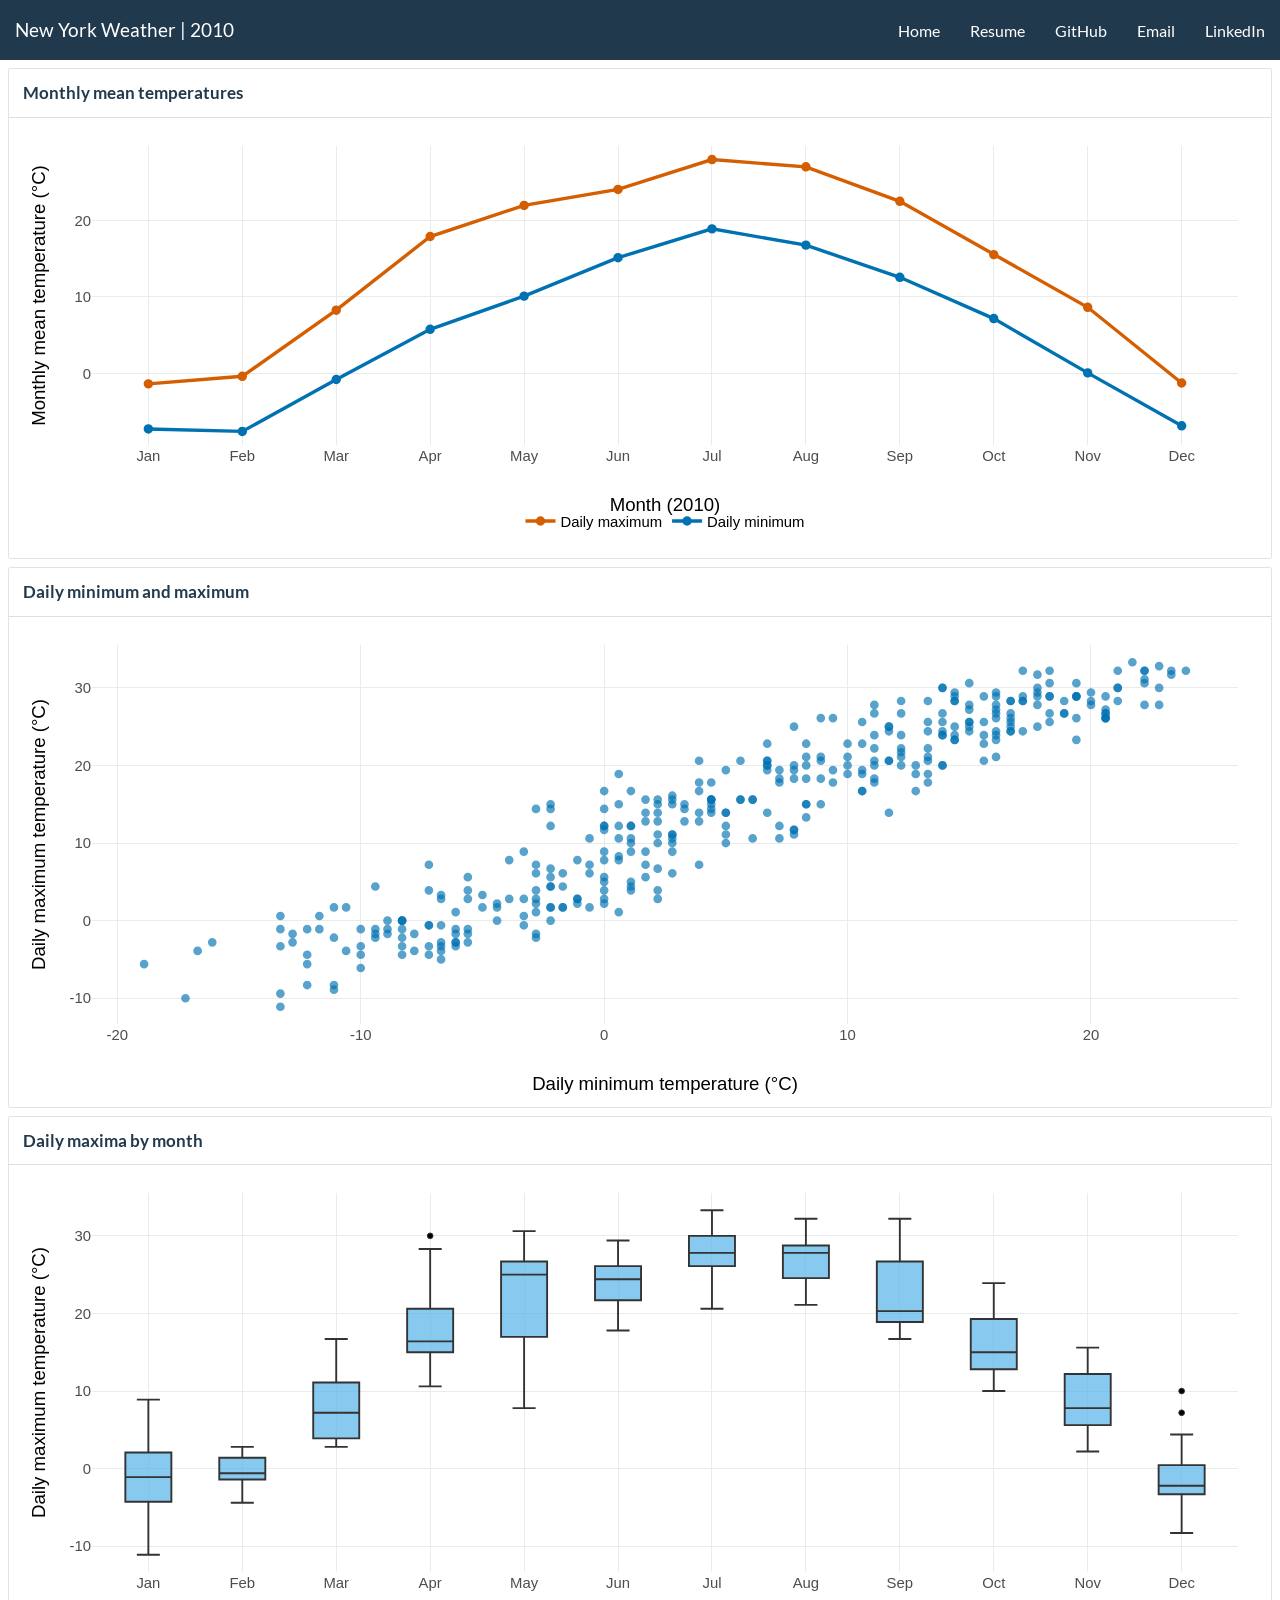
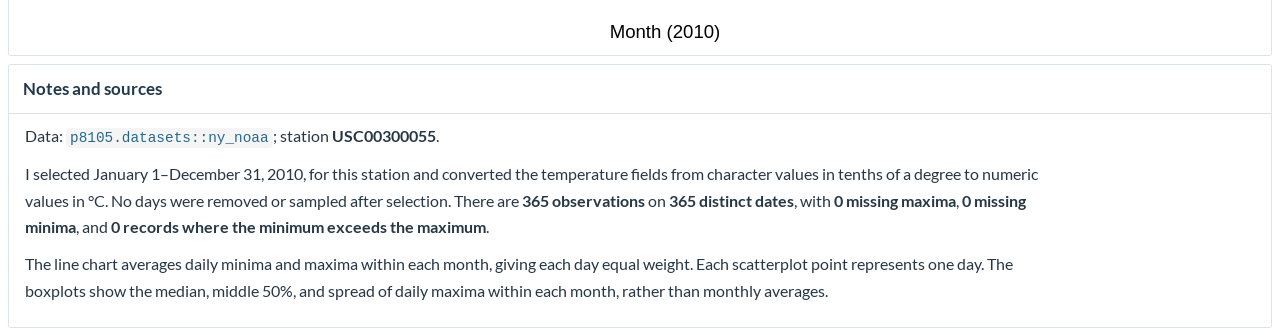
==== commit de74ea09: "Poblish" ====
--- a/dashboard.html
+++ b/dashboard.html
@@ -8,9 +8,9 @@
 
 
 
-<title>New York Weather: One Station in 2010</title>
-
-<meta property="og:title" content="New York Weather: One Station in 2010" />
+<title>New York Weather | 2010</title>
+
+<meta property="og:title" content="New York Weather | 2010" />
 
 <meta name='viewport' content='width=device-width, initial-scale=1.0, maximum-scale=1.0, user-scalable=no' />
 
@@ -22,12 +22,12 @@
 </script>
 
 <script id="flexdashboard-navbar" type="application/json">
-[{"title":"Home","href":"index.html","align":"right"},{"title":"Resume","href":"resume.html","align":"right"}]
+[{"title":"Home","href":"index.html","align":"right"},{"title":"Resume","href":"resume.html","align":"right"},{"title":"GitHub","href":"https://github.com/Chenzq2333","align":"right"},{"title":"Email","href":"mailto:zhiquanchen64@gmail.com","align":"right"},{"title":"LinkedIn","href":"https://www.linkedin.com/in/zhiquan-chen-039a2738b/","align":"right"}]
 </script>
 <script src="site_libs/header-attrs-2.32/header-attrs.js"></script>
 <script src="site_libs/jquery-3.6.0/jquery-3.6.0.min.js"></script>
 <meta name="viewport" content="width=device-width, initial-scale=1" />
-<link href="site_libs/bootstrap-3.3.5/css/cosmo.min.css" rel="stylesheet" />
+<link href="site_libs/bootstrap-3.3.5/css/flatly.min.css" rel="stylesheet" />
 <script src="site_libs/bootstrap-3.3.5/js/bootstrap.min.js"></script>
 <script src="site_libs/bootstrap-3.3.5/shim/html5shiv.min.js"></script>
 <script src="site_libs/bootstrap-3.3.5/shim/respond.min.js"></script>
@@ -41,9 +41,9 @@
        code {color: inherit; background-color: rgba(0, 0, 0, 0.04);}
        pre:not([class]) { background-color: white }</style>
 <script src="site_libs/stickytableheaders-0.1.19/jquery.stickytableheaders.min.js"></script>
-<link href="site_libs/value-box-accent-static-0.6.3/theme-cosmo-value-box.css" rel="stylesheet" />
+<link href="site_libs/value-box-accent-static-0.6.3/theme-flatly-value-box.css" rel="stylesheet" />
 <link href="site_libs/flexdashboard-css-0.6.3/flexdashboard.min.css" rel="stylesheet" />
-<link href="site_libs/flexdashboard-css-0.6.3/theme-cosmo.css" rel="stylesheet" />
+<link href="site_libs/flexdashboard-css-0.6.3/theme-flatly.css" rel="stylesheet" />
 <link href="site_libs/htmltools-fill-0.5.9/fill.css" rel="stylesheet" />
 <script src="site_libs/htmlwidgets-1.6.4/htmlwidgets.js"></script>
 <script src="site_libs/plotly-binding-4.12.1/plotly.js"></script>
@@ -143,6 +143,7 @@
 </style>
 
 
+<link rel="stylesheet" href="styles.css" type="text/css" />
 
 </head>
 
@@ -156,7 +157,7 @@
   
 </span>
 <span class="navbar-brand">
-  New York Weather: One Station in 2010
+  New York Weather | 2010
   <span class="navbar-author">
         </span>
 </span>
@@ -1858,85 +1859,59 @@
 
 <div id="dashboard-container">
 
-<div id="row" class="section level2" data-height="330">
+<div id="row" class="section level2" data-height="450">
 <h2>Row</h2>
-<div id="how-to-read-this-dashboard" class="section level3">
-<h3>How to read this dashboard</h3>
-<p><a href="index.html">Return to the homepage</a> · <a
-href="resume.html">Resume</a></p>
-<p>The data come from <code>ny_noaa</code> in the
-<code>p8105.datasets</code> package. This dashboard uses station
-<strong>USC00300055</strong> from <strong>January 1 to December 31,
-2010</strong>. I chose this station-year because it has a complete year
-of daily maximum and minimum temperature observations. All three plots
-use this same station and year.</p>
-<p>There are <strong>365 observations</strong> on <strong>365 distinct
-dates</strong>. The maximum-temperature and minimum-temperature
-variables contain <strong>0</strong> and <strong>0</strong> missing
-values, respectively. There are <strong>0</strong> records with a
-minimum temperature greater than the maximum temperature. No
-observations were removed or sampled after selecting the station and
-year.</p>
-<p>The original temperature fields are stored as character values in
-tenths of degrees Celsius. I converted them to numeric values and
-divided by 10; all temperature axes below use <strong>degrees Celsius
-(°C)</strong>. Monthly averages give each observed day equal weight at
-this one station. These plots describe one station-year and do not
-estimate a statewide average or a long-term climate trend.</p>
-<p>Hover over a plot to inspect values. Drag to zoom; double-click to
-reset the view. On the line plot, click a legend item to show or hide
-that series.</p>
+<div id="monthly-mean-temperatures" class="section level3">
+<h3>Monthly mean temperatures</h3>
+<div class="knitr-options" data-fig-width="576" data-fig-height="460">
+
+</div>
+<div class="plotly html-widget html-fill-item" id="htmlwidget-67bb51a7e68c3e14cf44" style="width:576px;height:460.8px;"></div>
+<script type="application/json" data-for="htmlwidget-67bb51a7e68c3e14cf44">{"x":{"data":[{"x":[1,2,3,4,5,6,7,8,9,10,11,12],"y":[-1.3838709677419359,-0.39642857142857135,8.2677419354838708,17.920000000000002,21.996774193548386,24.09,28,27.051612903225806,22.533333333333335,15.551612903225806,8.6466666666666665,-1.2741935483870965],"text":["Month: Jan<br>Measure: Daily maximum<br>Monthly mean: -1.4 °C","Month: Feb<br>Measure: Daily maximum<br>Monthly mean: -0.4 °C","Month: Mar<br>Measure: Daily maximum<br>Monthly mean: 8.3 °C","Month: Apr<br>Measure: Daily maximum<br>Monthly mean: 17.9 °C","Month: May<br>Measure: Daily maximum<br>Monthly mean: 22 °C","Month: Jun<br>Measure: Daily maximum<br>Monthly mean: 24.1 °C","Month: Jul<br>Measure: Daily maximum<br>Monthly mean: 28 °C","Month: Aug<br>Measure: Daily maximum<br>Monthly mean: 27.1 °C","Month: Sep<br>Measure: Daily maximum<br>Monthly mean: 22.5 °C","Month: Oct<br>Measure: Daily maximum<br>Monthly mean: 15.6 °C","Month: Nov<br>Measure: Daily maximum<br>Monthly mean: 8.6 °C","Month: Dec<br>Measure: Daily maximum<br>Monthly mean: -1.3 °C"],"type":"scatter","mode":"lines+markers","line":{"width":3.4015748031496069,"color":"rgba(213,94,0,1)","dash":"solid"},"hoveron":"points","name":"Daily maximum","legendgroup":"Daily maximum","showlegend":true,"xaxis":"x","yaxis":"y","hoverinfo":"text","marker":{"autocolorscale":false,"color":"rgba(213,94,0,1)","opacity":1,"size":7.559055118110237,"symbol":"circle","line":{"width":1.8897637795275593,"color":"rgba(213,94,0,1)"}},"frame":null},{"x":[1,2,3,4,5,6,7,8,9,10,11,12],"y":[-7.2903225806451619,-7.6142857142857139,-0.80967741935483861,5.7599999999999998,10.109677419354838,15.146666666666667,18.92258064516129,16.79032258064516,12.576666666666666,7.1677419354838712,0.053333333333333385,-6.8774193548387101],"text":["Month: Jan<br>Measure: Daily minimum<br>Monthly mean: -7.3 °C","Month: Feb<br>Measure: Daily minimum<br>Monthly mean: -7.6 °C","Month: Mar<br>Measure: Daily minimum<br>Monthly mean: -0.8 °C","Month: Apr<br>Measure: Daily minimum<br>Monthly mean: 5.8 °C","Month: May<br>Measure: Daily minimum<br>Monthly mean: 10.1 °C","Month: Jun<br>Measure: Daily minimum<br>Monthly mean: 15.1 °C","Month: Jul<br>Measure: Daily minimum<br>Monthly mean: 18.9 °C","Month: Aug<br>Measure: Daily minimum<br>Monthly mean: 16.8 °C","Month: Sep<br>Measure: Daily minimum<br>Monthly mean: 12.6 °C","Month: Oct<br>Measure: Daily minimum<br>Monthly mean: 7.2 °C","Month: Nov<br>Measure: Daily minimum<br>Monthly mean: 0.1 °C","Month: Dec<br>Measure: Daily minimum<br>Monthly mean: -6.9 °C"],"type":"scatter","mode":"lines+markers","line":{"width":3.4015748031496069,"color":"rgba(0,114,178,1)","dash":"solid"},"hoveron":"points","name":"Daily minimum","legendgroup":"Daily minimum","showlegend":true,"xaxis":"x","yaxis":"y","hoverinfo":"text","marker":{"autocolorscale":false,"color":"rgba(0,114,178,1)","opacity":1,"size":7.559055118110237,"symbol":"circle","line":{"width":1.8897637795275593,"color":"rgba(0,114,178,1)"}},"frame":null}],"layout":{"margin":{"t":20,"r":25,"b":95,"l":75},"paper_bgcolor":"rgba(255,255,255,1)","font":{"color":"rgba(0,0,0,1)","family":"","size":18.596928185969286},"xaxis":{"domain":[0,1],"automargin":true,"type":"linear","autorange":false,"range":[0.40000000000000002,12.6],"tickmode":"array","ticktext":["Jan","Feb","Mar","Apr","May","Jun","Jul","Aug","Sep","Oct","Nov","Dec"],"tickvals":[1,2,3,4.0000000000000009,5,6,7.0000000000000009,8,9,10,11,12],"categoryorder":"array","categoryarray":["Jan","Feb","Mar","Apr","May","Jun","Jul","Aug","Sep","Oct","Nov","Dec"],"nticks":null,"ticks":"","tickcolor":null,"ticklen":4.6492320464923216,"tickwidth":0,"showticklabels":true,"tickfont":{"color":"rgba(77,77,77,1)","family":"","size":14.877542548775427},"tickangle":-0,"showline":false,"linecolor":null,"linewidth":0,"showgrid":true,"gridcolor":"rgba(235,235,235,1)","gridwidth":0.8453149175440583,"zeroline":false,"anchor":"y","title":{"text":"Month (2010)","font":{"color":"rgba(0,0,0,1)","family":"","size":18.596928185969286}},"hoverformat":".2f"},"yaxis":{"domain":[0,1],"automargin":true,"type":"linear","autorange":false,"range":[-9.3949999999999996,29.780714285714286],"tickmode":"array","ticktext":["0","10","20"],"tickvals":[0,10,20],"categoryorder":"array","categoryarray":["0","10","20"],"nticks":null,"ticks":"","tickcolor":null,"ticklen":4.6492320464923216,"tickwidth":0,"showticklabels":true,"tickfont":{"color":"rgba(77,77,77,1)","family":"","size":14.87754254877543},"tickangle":-0,"showline":false,"linecolor":null,"linewidth":0,"showgrid":true,"gridcolor":"rgba(235,235,235,1)","gridwidth":0.8453149175440583,"zeroline":false,"anchor":"x","title":{"text":"Monthly mean temperature (°C)","font":{"color":"rgba(0,0,0,1)","family":"","size":18.596928185969286}},"hoverformat":".2f"},"shapes":[],"showlegend":true,"legend":{"bgcolor":null,"bordercolor":null,"borderwidth":0,"font":{"color":"rgba(0,0,0,1)","family":"","size":14.877542548775427},"orientation":"h","x":0.5,"y":-0.20000000000000001,"xanchor":"center","yanchor":"top","title":{"text":"","font":{"color":"rgba(0,0,0,1)","family":"","size":18.596928185969286}}},"hovermode":"closest","barmode":"relative"},"config":{"doubleClick":"reset","modeBarButtonsToAdd":["hoverclosest","hovercompare"],"showSendToCloud":false,"displaylogo":false},"source":"A","attrs":{"b8e62efdfe5e":{"x":{},"y":{},"colour":{},"text":{},"type":"scatter"},"b8e62546e56c":{"x":{},"y":{},"colour":{},"text":{}}},"cur_data":"b8e62efdfe5e","visdat":{"b8e62efdfe5e":["function (y) ","x"],"b8e62546e56c":["function (y) ","x"]},"highlight":{"on":"plotly_click","persistent":false,"dynamic":false,"selectize":false,"opacityDim":0.20000000000000001,"selected":{"opacity":1},"debounce":0},"shinyEvents":["plotly_hover","plotly_click","plotly_selected","plotly_relayout","plotly_brushed","plotly_brushing","plotly_clickannotation","plotly_doubleclick","plotly_deselect","plotly_afterplot","plotly_sunburstclick"],"base_url":"https://plot.ly"},"evals":[],"jsHooks":[]}</script>
 </div>
 </div>
-<div id="row-1" class="section level2" data-height="450">
+<div id="row-1" class="section level2" data-height="500">
 <h2>Row</h2>
-<div id="monthly-mean-daily-temperatures-line-plot"
-class="section level3">
-<h3>Monthly mean daily temperatures — line plot</h3>
+<div id="daily-minimum-and-maximum" class="section level3">
+<h3>Daily minimum and maximum</h3>
 <div class="knitr-options" data-fig-width="576" data-fig-height="460">
 
 </div>
-<div class="plotly html-widget html-fill-item" id="htmlwidget-ed54184e7c6553efd609" style="width:576px;height:460.8px;"></div>
-<script type="application/json" data-for="htmlwidget-ed54184e7c6553efd609">{"x":{"data":[{"x":[1,2,3,4,5,6,7,8,9,10,11,12],"y":[-1.3838709677419359,-0.39642857142857135,8.2677419354838708,17.920000000000002,21.996774193548386,24.09,28,27.051612903225806,22.533333333333335,15.551612903225806,8.6466666666666665,-1.2741935483870965],"text":["Month: Jan<br>Measure: Daily maximum<br>Monthly mean: -1.4 °C","Month: Feb<br>Measure: Daily maximum<br>Monthly mean: -0.4 °C","Month: Mar<br>Measure: Daily maximum<br>Monthly mean: 8.3 °C","Month: Apr<br>Measure: Daily maximum<br>Monthly mean: 17.9 °C","Month: May<br>Measure: Daily maximum<br>Monthly mean: 22 °C","Month: Jun<br>Measure: Daily maximum<br>Monthly mean: 24.1 °C","Month: Jul<br>Measure: Daily maximum<br>Monthly mean: 28 °C","Month: Aug<br>Measure: Daily maximum<br>Monthly mean: 27.1 °C","Month: Sep<br>Measure: Daily maximum<br>Monthly mean: 22.5 °C","Month: Oct<br>Measure: Daily maximum<br>Monthly mean: 15.6 °C","Month: Nov<br>Measure: Daily maximum<br>Monthly mean: 8.6 °C","Month: Dec<br>Measure: Daily maximum<br>Monthly mean: -1.3 °C"],"type":"scatter","mode":"lines+markers","line":{"width":3.4015748031496069,"color":"rgba(213,94,0,1)","dash":"solid"},"hoveron":"points","name":"Daily maximum","legendgroup":"Daily maximum","showlegend":true,"xaxis":"x","yaxis":"y","hoverinfo":"text","marker":{"autocolorscale":false,"color":"rgba(213,94,0,1)","opacity":1,"size":7.559055118110237,"symbol":"circle","line":{"width":1.8897637795275593,"color":"rgba(213,94,0,1)"}},"frame":null},{"x":[1,2,3,4,5,6,7,8,9,10,11,12],"y":[-7.2903225806451619,-7.6142857142857139,-0.80967741935483861,5.7599999999999998,10.109677419354838,15.146666666666667,18.92258064516129,16.79032258064516,12.576666666666666,7.1677419354838712,0.053333333333333385,-6.8774193548387101],"text":["Month: Jan<br>Measure: Daily minimum<br>Monthly mean: -7.3 °C","Month: Feb<br>Measure: Daily minimum<br>Monthly mean: -7.6 °C","Month: Mar<br>Measure: Daily minimum<br>Monthly mean: -0.8 °C","Month: Apr<br>Measure: Daily minimum<br>Monthly mean: 5.8 °C","Month: May<br>Measure: Daily minimum<br>Monthly mean: 10.1 °C","Month: Jun<br>Measure: Daily minimum<br>Monthly mean: 15.1 °C","Month: Jul<br>Measure: Daily minimum<br>Monthly mean: 18.9 °C","Month: Aug<br>Measure: Daily minimum<br>Monthly mean: 16.8 °C","Month: Sep<br>Measure: Daily minimum<br>Monthly mean: 12.6 °C","Month: Oct<br>Measure: Daily minimum<br>Monthly mean: 7.2 °C","Month: Nov<br>Measure: Daily minimum<br>Monthly mean: 0.1 °C","Month: Dec<br>Measure: Daily minimum<br>Monthly mean: -6.9 °C"],"type":"scatter","mode":"lines+markers","line":{"width":3.4015748031496069,"color":"rgba(0,114,178,1)","dash":"solid"},"hoveron":"points","name":"Daily minimum","legendgroup":"Daily minimum","showlegend":true,"xaxis":"x","yaxis":"y","hoverinfo":"text","marker":{"autocolorscale":false,"color":"rgba(0,114,178,1)","opacity":1,"size":7.559055118110237,"symbol":"circle","line":{"width":1.8897637795275593,"color":"rgba(0,114,178,1)"}},"frame":null}],"layout":{"margin":{"t":20,"r":25,"b":100,"l":75},"paper_bgcolor":"rgba(255,255,255,1)","font":{"color":"rgba(0,0,0,1)","family":"","size":18.596928185969286},"xaxis":{"domain":[0,1],"automargin":true,"type":"linear","autorange":false,"range":[0.40000000000000002,12.6],"tickmode":"array","ticktext":["Jan","Feb","Mar","Apr","May","Jun","Jul","Aug","Sep","Oct","Nov","Dec"],"tickvals":[1,2,3,4.0000000000000009,5,6,7.0000000000000009,8,9,10,11,12],"categoryorder":"array","categoryarray":["Jan","Feb","Mar","Apr","May","Jun","Jul","Aug","Sep","Oct","Nov","Dec"],"nticks":null,"ticks":"","tickcolor":null,"ticklen":4.6492320464923216,"tickwidth":0,"showticklabels":true,"tickfont":{"color":"rgba(77,77,77,1)","family":"","size":14.877542548775427},"tickangle":-0,"showline":false,"linecolor":null,"linewidth":0,"showgrid":true,"gridcolor":"rgba(235,235,235,1)","gridwidth":0.8453149175440583,"zeroline":false,"anchor":"y","title":{"text":"Month (2010)","font":{"color":"rgba(0,0,0,1)","family":"","size":18.596928185969286}},"hoverformat":".2f"},"yaxis":{"domain":[0,1],"automargin":true,"type":"linear","autorange":false,"range":[-9.3949999999999996,29.780714285714286],"tickmode":"array","ticktext":["0","10","20"],"tickvals":[0,10,20],"categoryorder":"array","categoryarray":["0","10","20"],"nticks":null,"ticks":"","tickcolor":null,"ticklen":4.6492320464923216,"tickwidth":0,"showticklabels":true,"tickfont":{"color":"rgba(77,77,77,1)","family":"","size":14.87754254877543},"tickangle":-0,"showline":false,"linecolor":null,"linewidth":0,"showgrid":true,"gridcolor":"rgba(235,235,235,1)","gridwidth":0.8453149175440583,"zeroline":false,"anchor":"x","title":{"text":"Monthly mean temperature (°C)","font":{"color":"rgba(0,0,0,1)","family":"","size":18.596928185969286}},"hoverformat":".2f"},"shapes":[],"showlegend":true,"legend":{"bgcolor":null,"bordercolor":null,"borderwidth":0,"font":{"color":"rgba(0,0,0,1)","family":"","size":14.877542548775427},"orientation":"h","x":0.20000000000000001,"y":-0.20000000000000001,"xanchor":"center","yanchor":"top","title":{"text":"","font":{"color":"rgba(0,0,0,1)","family":"","size":18.596928185969286}}},"hovermode":"closest","barmode":"relative"},"config":{"doubleClick":"reset","modeBarButtonsToAdd":["hoverclosest","hovercompare"],"showSendToCloud":false,"displaylogo":false},"source":"A","attrs":{"931168e149a5":{"x":{},"y":{},"colour":{},"text":{},"type":"scatter"},"93111eaa256e":{"x":{},"y":{},"colour":{},"text":{}}},"cur_data":"931168e149a5","visdat":{"931168e149a5":["function (y) ","x"],"93111eaa256e":["function (y) ","x"]},"highlight":{"on":"plotly_click","persistent":false,"dynamic":false,"selectize":false,"opacityDim":0.20000000000000001,"selected":{"opacity":1},"debounce":0},"shinyEvents":["plotly_hover","plotly_click","plotly_selected","plotly_relayout","plotly_brushed","plotly_brushing","plotly_clickannotation","plotly_doubleclick","plotly_deselect","plotly_afterplot","plotly_sunburstclick"],"base_url":"https://plot.ly"},"evals":[],"jsHooks":[]}</script>
+<div class="plotly html-widget html-fill-item" id="htmlwidget-d800fa3fd1b04d5ea4b3" style="width:576px;height:460.8px;"></div>
+<script type="application/json" data-for="htmlwidget-d800fa3fd1b04d5ea4b3">{"x":{"data":[{"x":[-3.2999999999999998,-13.300000000000001,-13.300000000000001,-11.1,-10,-8.3000000000000007,-2.7999999999999998,-8.3000000000000007,-11.1,-16.100000000000001,-6.7000000000000002,-7.7999999999999998,-8.9000000000000004,-5.5999999999999996,2.2000000000000002,0,0,-0.59999999999999998,-1.7,-3.2999999999999998,-11.1,-5,-7.2000000000000002,-1.7,1.7,-2.2000000000000002,-11.699999999999999,-9.4000000000000004,-13.300000000000001,-17.199999999999999,-18.899999999999999,-10,-9.4000000000000004,-6.0999999999999996,-13.300000000000001,-7.2000000000000002,-10,-16.699999999999999,-12.800000000000001,-8.9000000000000004,-7.2000000000000002,-12.199999999999999,-7.7999999999999998,-6.0999999999999996,-10,-4.4000000000000004,-8.9000000000000004,-8.3000000000000007,-8.3000000000000007,-4.4000000000000004,-4.4000000000000004,-6.0999999999999996,-10.6,-2.2000000000000002,-1.7,-5.5999999999999996,-6.7000000000000002,-3.8999999999999999,0,-5,-1.1000000000000001,-2.7999999999999998,-5.5999999999999996,-6.7000000000000002,-6.7000000000000002,-2.2000000000000002,-2.2000000000000002,1.1000000000000001,-3.2999999999999998,1.1000000000000001,2.2000000000000002,-0.59999999999999998,-2.7999999999999998,1.7,-2.7999999999999998,1.1000000000000001,3.8999999999999999,4.4000000000000004,2.7999999999999998,1.7,1.1000000000000001,2.2000000000000002,0,2.7999999999999998,-5.5999999999999996,-7.2000000000000002,0.59999999999999998,3.8999999999999999,-1.1000000000000001,0,13.300000000000001,12.199999999999999,13.9,7.7999999999999998,11.1,8.3000000000000007,6.7000000000000002,8.3000000000000007,2.7999999999999998,1.1000000000000001,6.0999999999999996,2.7999999999999998,4.4000000000000004,0,6.7000000000000002,13.9,3.2999999999999998,2.2000000000000002,2.2000000000000002,4.4000000000000004,5,2.7999999999999998,0.59999999999999998,0.59999999999999998,7.7999999999999998,6.0999999999999996,1.7,2.2000000000000002,3.8999999999999999,10.6,13.9,15,14.4,11.699999999999999,8.9000000000000004,9.4000000000000004,5,5,0,1.1000000000000001,0.59999999999999998,5,1.7,6.7000000000000002,7.2000000000000002,7.2000000000000002,5.5999999999999996,10.6,8.3000000000000007,12.199999999999999,11.1,16.699999999999999,15.6,15,16.100000000000001,18.300000000000001,16.100000000000001,16.100000000000001,11.699999999999999,13.300000000000001,13.9,18.300000000000001,15,16.699999999999999,15.6,17.199999999999999,11.1,11.1,8.9000000000000004,11.1,13.9,12.199999999999999,16.100000000000001,15.6,16.699999999999999,11.699999999999999,15,13.9,13.300000000000001,14.4,19.399999999999999,15,17.800000000000001,19.399999999999999,21.100000000000001,16.100000000000001,16.100000000000001,16.100000000000001,20.600000000000001,15.6,9.4000000000000004,11.699999999999999,10.6,14.4,19.399999999999999,22.800000000000001,23.899999999999999,21.699999999999999,23.300000000000001,23.300000000000001,18.300000000000001,17.199999999999999,16.699999999999999,20.600000000000001,20.600000000000001,17.800000000000001,22.800000000000001,22.199999999999999,19.399999999999999,20.600000000000001,19.399999999999999,22.199999999999999,18.300000000000001,18.300000000000001,22.800000000000001,20,16.100000000000001,18.899999999999999,17.800000000000001,17.199999999999999,14.4,13.9,16.699999999999999,17.199999999999999,21.100000000000001,22.199999999999999,21.100000000000001,16.100000000000001,12.199999999999999,11.699999999999999,20.600000000000001,20,18.899999999999999,20.600000000000001,16.699999999999999,16.699999999999999,17.800000000000001,20.600000000000001,15.6,16.699999999999999,14.4,13.300000000000001,13.300000000000001,19.399999999999999,16.100000000000001,13.300000000000001,15,14.4,13.9,11.1,14.4,18.300000000000001,21.100000000000001,22.199999999999999,22.199999999999999,20,12.199999999999999,10.6,12.199999999999999,17.800000000000001,17.800000000000001,13.300000000000001,12.800000000000001,8.9000000000000004,10.6,13.300000000000001,10,8.3000000000000007,7.7999999999999998,10.6,7.7999999999999998,12.199999999999999,6.7000000000000002,8.3000000000000007,6.7000000000000002,18.899999999999999,17.199999999999999,15,7.2000000000000002,6.7000000000000002,14.4,12.800000000000001,12.800000000000001,11.699999999999999,3.8999999999999999,7.7999999999999998,7.2000000000000002,7.7999999999999998,8.3000000000000007,10,8.9000000000000004,11.1,3.8999999999999999,7.7999999999999998,8.3000000000000007,2.2000000000000002,7.2000000000000002,6.0999999999999996,5.5999999999999996,5,8.9000000000000004,4.4000000000000004,4.4000000000000004,5.5999999999999996,2.7999999999999998,6.7000000000000002,9.4000000000000004,11.1,13.9,10,10,5,3.2999999999999998,3.8999999999999999,1.1000000000000001,-0.59999999999999998,0,2.7999999999999998,2.7999999999999998,1.1000000000000001,-2.2000000000000002,-2.7999999999999998,0,0.59999999999999998,-2.2000000000000002,-2.2000000000000002,-2.2000000000000002,3.2999999999999998,1.1000000000000001,0,2.2000000000000002,2.2000000000000002,0,0.59999999999999998,-2.7999999999999998,4.4000000000000004,4.4000000000000004,0,-1.7,-2.2000000000000002,-2.7999999999999998,-1.1000000000000001,-3.8999999999999999,1.7,-0.59999999999999998,-2.2000000000000002,-2.7999999999999998,-3.2999999999999998,-2.7999999999999998,-6.0999999999999996,-6.0999999999999996,-12.800000000000001,-12.199999999999999,-13.300000000000001,-1.1000000000000001,0.59999999999999998,-11.699999999999999,-12.199999999999999,-12.199999999999999,-11.1,-8.3000000000000007,-6.7000000000000002,-6.0999999999999996,-5.5999999999999996,-5.5999999999999996,-7.2000000000000002,-8.3000000000000007,-7.2000000000000002,-6.7000000000000002,-6.7000000000000002,-10.6,-9.4000000000000004,-8.3000000000000007,-9.4000000000000004,2.7999999999999998],"y":[2.7999999999999998,-3.2999999999999998,-11.1,-8.9000000000000004,-6.0999999999999996,-3.2999999999999998,-2.2000000000000002,-4.4000000000000004,-8.3000000000000007,-2.7999999999999998,-3.8999999999999999,-3.8999999999999999,-1.1000000000000001,3.8999999999999999,3.8999999999999999,2.2000000000000002,3.8999999999999999,1.7,1.7,0.59999999999999998,1.7,1.7,3.8999999999999999,6.0999999999999996,8.9000000000000004,1.7,-1.1000000000000001,-2.2000000000000002,-9.4000000000000004,-10,-5.5999999999999996,-4.4000000000000004,-1.1000000000000001,-1.1000000000000001,-1.1000000000000001,-0.59999999999999998,-3.2999999999999998,-3.8999999999999999,-1.7,-1.7,-0.59999999999999998,-1.1000000000000001,-1.7,-1.7,-1.1000000000000001,0,0,0,0,1.7,2.2000000000000002,1.1000000000000001,1.7,1.7,1.7,-1.1000000000000001,-0.59999999999999998,2.7999999999999998,2.7999999999999998,3.2999999999999998,2.7999999999999998,2.7999999999999998,2.7999999999999998,2.7999999999999998,3.2999999999999998,4.4000000000000004,6.7000000000000002,8.9000000000000004,8.9000000000000004,10,11.1,10.6,3.8999999999999999,7.2000000000000002,14.4,16.699999999999999,16.699999999999999,15.6,15,5.5999999999999996,3.8999999999999999,2.7999999999999998,12.199999999999999,11.1,5.5999999999999996,7.2000000000000002,10.6,7.2000000000000002,7.7999999999999998,14.4,18.899999999999999,28.300000000000001,30,25,22.199999999999999,21.100000000000001,20.600000000000001,15,10.6,10.6,15.6,15.6,14.4,16.699999999999999,22.800000000000001,20,14.4,12.800000000000001,15.6,17.800000000000001,19.399999999999999,16.100000000000001,15,18.899999999999999,11.699999999999999,15.6,15.6,13.9,17.800000000000001,25.600000000000001,26.699999999999999,27.800000000000001,25,20.600000000000001,26.100000000000001,26.100000000000001,13.9,12.199999999999999,7.7999999999999998,12.199999999999999,12.199999999999999,11.1,13.9,20,19.399999999999999,17.800000000000001,20.600000000000001,16.699999999999999,22.800000000000001,26.699999999999999,26.699999999999999,24.399999999999999,25.600000000000001,25.600000000000001,27.800000000000001,30.600000000000001,29.399999999999999,28.899999999999999,25,28.300000000000001,30,28.899999999999999,27.199999999999999,25.600000000000001,22.800000000000001,24.399999999999999,23.899999999999999,17.800000000000001,18.300000000000001,18.300000000000001,20,21.699999999999999,24.399999999999999,20.600000000000001,24.399999999999999,24.399999999999999,25.600000000000001,25.600000000000001,20.600000000000001,29.399999999999999,28.899999999999999,25,25,28.899999999999999,28.300000000000001,23.899999999999999,23.300000000000001,26.100000000000001,26.100000000000001,23.899999999999999,19.399999999999999,20.600000000000001,22.800000000000001,28.899999999999999,30.600000000000001,32.799999999999997,32.200000000000003,33.299999999999997,32.200000000000003,31.699999999999999,25.600000000000001,28.899999999999999,26.100000000000001,27.199999999999999,26.100000000000001,30,30,31.100000000000001,28.899999999999999,26.100000000000001,26.100000000000001,27.800000000000001,26.699999999999999,28.899999999999999,27.800000000000001,27.800000000000001,26.699999999999999,26.699999999999999,28.899999999999999,28.300000000000001,23.300000000000001,23.899999999999999,25,28.300000000000001,30,30.600000000000001,30,27.199999999999999,23.899999999999999,25,26.699999999999999,28.300000000000001,28.300000000000001,26.699999999999999,28.300000000000001,28.300000000000001,29.399999999999999,28.899999999999999,28.899999999999999,26.699999999999999,28.300000000000001,24.399999999999999,25.600000000000001,23.300000000000001,21.100000000000001,22.199999999999999,24.399999999999999,23.899999999999999,24.399999999999999,27.800000000000001,28.300000000000001,32.200000000000003,32.200000000000003,32.200000000000003,32.200000000000003,29.399999999999999,20,18.899999999999999,22.199999999999999,31.699999999999999,27.800000000000001,17.800000000000001,18.899999999999999,21.100000000000001,19.399999999999999,21.100000000000001,21.100000000000001,18.300000000000001,18.300000000000001,16.699999999999999,20,21.100000000000001,20.600000000000001,20,19.399999999999999,26.699999999999999,32.200000000000003,30.600000000000001,18.300000000000001,20,23.300000000000001,20,16.699999999999999,13.9,13.9,11.699999999999999,10.6,11.1,15,18.899999999999999,20.600000000000001,20.600000000000001,20.600000000000001,19.399999999999999,13.300000000000001,15,12.199999999999999,10.6,15.6,13.9,15,13.9,15.6,15.6,11.1,13.9,17.800000000000001,20,23.899999999999999,22.800000000000001,20,10,12.800000000000001,12.800000000000001,5,6.0999999999999996,11.699999999999999,8.9000000000000004,6.0999999999999996,4.4000000000000004,5.5999999999999996,7.2000000000000002,8.9000000000000004,8.3000000000000007,12.199999999999999,15,14.4,15,12.199999999999999,12.199999999999999,10,6.7000000000000002,5.5999999999999996,7.7999999999999998,6.0999999999999996,15,15.6,5,4.4000000000000004,4.4000000000000004,2.2000000000000002,2.7999999999999998,7.7999999999999998,12.800000000000001,7.2000000000000002,0,1.1000000000000001,-0.59999999999999998,-1.7,-2.7999999999999998,-2.7999999999999998,-2.7999999999999998,-4.4000000000000004,0.59999999999999998,2.2000000000000002,1.1000000000000001,0.59999999999999998,-8.3000000000000007,-5.5999999999999996,-2.2000000000000002,0,-2.7999999999999998,-3.2999999999999998,-1.7,-2.7999999999999998,-4.4000000000000004,-2.2000000000000002,-3.2999999999999998,-3.2999999999999998,-5,-3.8999999999999999,-1.7,-1.1000000000000001,4.4000000000000004,10],"text":["Date: 2010-01-01<br>Minimum: -3.3 °C<br>Maximum: 2.8 °C","Date: 2010-01-02<br>Minimum: -13.3 °C<br>Maximum: -3.3 °C","Date: 2010-01-03<br>Minimum: -13.3 °C<br>Maximum: -11.1 °C","Date: 2010-01-04<br>Minimum: -11.1 °C<br>Maximum: -8.9 °C","Date: 2010-01-05<br>Minimum: -10 °C<br>Maximum: -6.1 °C","Date: 2010-01-06<br>Minimum: -8.3 °C<br>Maximum: -3.3 °C","Date: 2010-01-07<br>Minimum: -2.8 °C<br>Maximum: -2.2 °C","Date: 2010-01-08<br>Minimum: -8.3 °C<br>Maximum: -4.4 °C","Date: 2010-01-09<br>Minimum: -11.1 °C<br>Maximum: -8.3 °C","Date: 2010-01-10<br>Minimum: -16.1 °C<br>Maximum: -2.8 °C","Date: 2010-01-11<br>Minimum: -6.7 °C<br>Maximum: -3.9 °C","Date: 2010-01-12<br>Minimum: -7.8 °C<br>Maximum: -3.9 °C","Date: 2010-01-13<br>Minimum: -8.9 °C<br>Maximum: -1.1 °C","Date: 2010-01-14<br>Minimum: -5.6 °C<br>Maximum: 3.9 °C","Date: 2010-01-15<br>Minimum: 2.2 °C<br>Maximum: 3.9 °C","Date: 2010-01-16<br>Minimum: 0 °C<br>Maximum: 2.2 °C","Date: 2010-01-17<br>Minimum: 0 °C<br>Maximum: 3.9 °C","Date: 2010-01-18<br>Minimum: -0.6 °C<br>Maximum: 1.7 °C","Date: 2010-01-19<br>Minimum: -1.7 °C<br>Maximum: 1.7 °C","Date: 2010-01-20<br>Minimum: -3.3 °C<br>Maximum: 0.6 °C","Date: 2010-01-21<br>Minimum: -11.1 °C<br>Maximum: 1.7 °C","Date: 2010-01-22<br>Minimum: -5 °C<br>Maximum: 1.7 °C","Date: 2010-01-23<br>Minimum: -7.2 °C<br>Maximum: 3.9 °C","Date: 2010-01-24<br>Minimum: -1.7 °C<br>Maximum: 6.1 °C","Date: 2010-01-25<br>Minimum: 1.7 °C<br>Maximum: 8.9 °C","Date: 2010-01-26<br>Minimum: -2.2 °C<br>Maximum: 1.7 °C","Date: 2010-01-27<br>Minimum: -11.7 °C<br>Maximum: -1.1 °C","Date: 2010-01-28<br>Minimum: -9.4 °C<br>Maximum: -2.2 °C","Date: 2010-01-29<br>Minimum: -13.3 °C<br>Maximum: -9.4 °C","Date: 2010-01-30<br>Minimum: -17.2 °C<br>Maximum: -10 °C","Date: 2010-01-31<br>Minimum: -18.9 °C<br>Maximum: -5.6 °C","Date: 2010-02-01<br>Minimum: -10 °C<br>Maximum: -4.4 °C","Date: 2010-02-02<br>Minimum: -9.4 °C<br>Maximum: -1.1 °C","Date: 2010-02-03<br>Minimum: -6.1 °C<br>Maximum: -1.1 °C","Date: 2010-02-04<br>Minimum: -13.3 °C<br>Maximum: -1.1 °C","Date: 2010-02-05<br>Minimum: -7.2 °C<br>Maximum: -0.6 °C","Date: 2010-02-06<br>Minimum: -10 °C<br>Maximum: -3.3 °C","Date: 2010-02-07<br>Minimum: -16.7 °C<br>Maximum: -3.9 °C","Date: 2010-02-08<br>Minimum: -12.8 °C<br>Maximum: -1.7 °C","Date: 2010-02-09<br>Minimum: -8.9 °C<br>Maximum: -1.7 °C","Date: 2010-02-10<br>Minimum: -7.2 °C<br>Maximum: -0.6 °C","Date: 2010-02-11<br>Minimum: -12.2 °C<br>Maximum: -1.1 °C","Date: 2010-02-12<br>Minimum: -7.8 °C<br>Maximum: -1.7 °C","Date: 2010-02-13<br>Minimum: -6.1 °C<br>Maximum: -1.7 °C","Date: 2010-02-14<br>Minimum: -10 °C<br>Maximum: -1.1 °C","Date: 2010-02-15<br>Minimum: -4.4 °C<br>Maximum: 0 °C","Date: 2010-02-16<br>Minimum: -8.9 °C<br>Maximum: 0 °C","Date: 2010-02-17<br>Minimum: -8.3 °C<br>Maximum: 0 °C","Date: 2010-02-18<br>Minimum: -8.3 °C<br>Maximum: 0 °C","Date: 2010-02-19<br>Minimum: -4.4 °C<br>Maximum: 1.7 °C","Date: 2010-02-20<br>Minimum: -4.4 °C<br>Maximum: 2.2 °C","Date: 2010-02-21<br>Minimum: -6.1 °C<br>Maximum: 1.1 °C","Date: 2010-02-22<br>Minimum: -10.6 °C<br>Maximum: 1.7 °C","Date: 2010-02-23<br>Minimum: -2.2 °C<br>Maximum: 1.7 °C","Date: 2010-02-24<br>Minimum: -1.7 °C<br>Maximum: 1.7 °C","Date: 2010-02-25<br>Minimum: -5.6 °C<br>Maximum: -1.1 °C","Date: 2010-02-26<br>Minimum: -6.7 °C<br>Maximum: -0.6 °C","Date: 2010-02-27<br>Minimum: -3.9 °C<br>Maximum: 2.8 °C","Date: 2010-02-28<br>Minimum: 0 °C<br>Maximum: 2.8 °C","Date: 2010-03-01<br>Minimum: -5 °C<br>Maximum: 3.3 °C","Date: 2010-03-02<br>Minimum: -1.1 °C<br>Maximum: 2.8 °C","Date: 2010-03-03<br>Minimum: -2.8 °C<br>Maximum: 2.8 °C","Date: 2010-03-04<br>Minimum: -5.6 °C<br>Maximum: 2.8 °C","Date: 2010-03-05<br>Minimum: -6.7 °C<br>Maximum: 2.8 °C","Date: 2010-03-06<br>Minimum: -6.7 °C<br>Maximum: 3.3 °C","Date: 2010-03-07<br>Minimum: -2.2 °C<br>Maximum: 4.4 °C","Date: 2010-03-08<br>Minimum: -2.2 °C<br>Maximum: 6.7 °C","Date: 2010-03-09<br>Minimum: 1.1 °C<br>Maximum: 8.9 °C","Date: 2010-03-10<br>Minimum: -3.3 °C<br>Maximum: 8.9 °C","Date: 2010-03-11<br>Minimum: 1.1 °C<br>Maximum: 10 °C","Date: 2010-03-12<br>Minimum: 2.2 °C<br>Maximum: 11.1 °C","Date: 2010-03-13<br>Minimum: -0.6 °C<br>Maximum: 10.6 °C","Date: 2010-03-14<br>Minimum: -2.8 °C<br>Maximum: 3.9 °C","Date: 2010-03-15<br>Minimum: 1.7 °C<br>Maximum: 7.2 °C","Date: 2010-03-16<br>Minimum: -2.8 °C<br>Maximum: 14.4 °C","Date: 2010-03-17<br>Minimum: 1.1 °C<br>Maximum: 16.7 °C","Date: 2010-03-18<br>Minimum: 3.9 °C<br>Maximum: 16.7 °C","Date: 2010-03-19<br>Minimum: 4.4 °C<br>Maximum: 15.6 °C","Date: 2010-03-20<br>Minimum: 2.8 °C<br>Maximum: 15 °C","Date: 2010-03-21<br>Minimum: 1.7 °C<br>Maximum: 5.6 °C","Date: 2010-03-22<br>Minimum: 1.1 °C<br>Maximum: 3.9 °C","Date: 2010-03-23<br>Minimum: 2.2 °C<br>Maximum: 2.8 °C","Date: 2010-03-24<br>Minimum: 0 °C<br>Maximum: 12.2 °C","Date: 2010-03-25<br>Minimum: 2.8 °C<br>Maximum: 11.1 °C","Date: 2010-03-26<br>Minimum: -5.6 °C<br>Maximum: 5.6 °C","Date: 2010-03-27<br>Minimum: -7.2 °C<br>Maximum: 7.2 °C","Date: 2010-03-28<br>Minimum: 0.6 °C<br>Maximum: 10.6 °C","Date: 2010-03-29<br>Minimum: 3.9 °C<br>Maximum: 7.2 °C","Date: 2010-03-30<br>Minimum: -1.1 °C<br>Maximum: 7.8 °C","Date: 2010-03-31<br>Minimum: 0 °C<br>Maximum: 14.4 °C","Date: 2010-04-01<br>Minimum: 13.3 °C<br>Maximum: 18.9 °C","Date: 2010-04-02<br>Minimum: 12.2 °C<br>Maximum: 28.3 °C","Date: 2010-04-03<br>Minimum: 13.9 °C<br>Maximum: 30 °C","Date: 2010-04-04<br>Minimum: 7.8 °C<br>Maximum: 25 °C","Date: 2010-04-05<br>Minimum: 11.1 °C<br>Maximum: 22.2 °C","Date: 2010-04-06<br>Minimum: 8.3 °C<br>Maximum: 21.1 °C","Date: 2010-04-07<br>Minimum: 6.7 °C<br>Maximum: 20.6 °C","Date: 2010-04-08<br>Minimum: 8.3 °C<br>Maximum: 15 °C","Date: 2010-04-09<br>Minimum: 2.8 °C<br>Maximum: 10.6 °C","Date: 2010-04-10<br>Minimum: 1.1 °C<br>Maximum: 10.6 °C","Date: 2010-04-11<br>Minimum: 6.1 °C<br>Maximum: 15.6 °C","Date: 2010-04-12<br>Minimum: 2.8 °C<br>Maximum: 15.6 °C","Date: 2010-04-13<br>Minimum: 4.4 °C<br>Maximum: 14.4 °C","Date: 2010-04-14<br>Minimum: 0 °C<br>Maximum: 16.7 °C","Date: 2010-04-15<br>Minimum: 6.7 °C<br>Maximum: 22.8 °C","Date: 2010-04-16<br>Minimum: 13.9 °C<br>Maximum: 20 °C","Date: 2010-04-17<br>Minimum: 3.3 °C<br>Maximum: 14.4 °C","Date: 2010-04-18<br>Minimum: 2.2 °C<br>Maximum: 12.8 °C","Date: 2010-04-19<br>Minimum: 2.2 °C<br>Maximum: 15.6 °C","Date: 2010-04-20<br>Minimum: 4.4 °C<br>Maximum: 17.8 °C","Date: 2010-04-21<br>Minimum: 5 °C<br>Maximum: 19.4 °C","Date: 2010-04-22<br>Minimum: 2.8 °C<br>Maximum: 16.1 °C","Date: 2010-04-23<br>Minimum: 0.6 °C<br>Maximum: 15 °C","Date: 2010-04-24<br>Minimum: 0.6 °C<br>Maximum: 18.9 °C","Date: 2010-04-25<br>Minimum: 7.8 °C<br>Maximum: 11.7 °C","Date: 2010-04-26<br>Minimum: 6.1 °C<br>Maximum: 15.6 °C","Date: 2010-04-27<br>Minimum: 1.7 °C<br>Maximum: 15.6 °C","Date: 2010-04-28<br>Minimum: 2.2 °C<br>Maximum: 13.9 °C","Date: 2010-04-29<br>Minimum: 3.9 °C<br>Maximum: 17.8 °C","Date: 2010-04-30<br>Minimum: 10.6 °C<br>Maximum: 25.6 °C","Date: 2010-05-01<br>Minimum: 13.9 °C<br>Maximum: 26.7 °C","Date: 2010-05-02<br>Minimum: 15 °C<br>Maximum: 27.8 °C","Date: 2010-05-03<br>Minimum: 14.4 °C<br>Maximum: 25 °C","Date: 2010-05-04<br>Minimum: 11.7 °C<br>Maximum: 20.6 °C","Date: 2010-05-05<br>Minimum: 8.9 °C<br>Maximum: 26.1 °C","Date: 2010-05-06<br>Minimum: 9.4 °C<br>Maximum: 26.1 °C","Date: 2010-05-07<br>Minimum: 5 °C<br>Maximum: 13.9 °C","Date: 2010-05-08<br>Minimum: 5 °C<br>Maximum: 12.2 °C","Date: 2010-05-09<br>Minimum: 0 °C<br>Maximum: 7.8 °C","Date: 2010-05-10<br>Minimum: 1.1 °C<br>Maximum: 12.2 °C","Date: 2010-05-11<br>Minimum: 0.6 °C<br>Maximum: 12.2 °C","Date: 2010-05-12<br>Minimum: 5 °C<br>Maximum: 11.1 °C","Date: 2010-05-13<br>Minimum: 1.7 °C<br>Maximum: 13.9 °C","Date: 2010-05-14<br>Minimum: 6.7 °C<br>Maximum: 20 °C","Date: 2010-05-15<br>Minimum: 7.2 °C<br>Maximum: 19.4 °C","Date: 2010-05-16<br>Minimum: 7.2 °C<br>Maximum: 17.8 °C","Date: 2010-05-17<br>Minimum: 5.6 °C<br>Maximum: 20.6 °C","Date: 2010-05-18<br>Minimum: 10.6 °C<br>Maximum: 16.7 °C","Date: 2010-05-19<br>Minimum: 8.3 °C<br>Maximum: 22.8 °C","Date: 2010-05-20<br>Minimum: 12.2 °C<br>Maximum: 26.7 °C","Date: 2010-05-21<br>Minimum: 11.1 °C<br>Maximum: 26.7 °C","Date: 2010-05-22<br>Minimum: 16.7 °C<br>Maximum: 24.4 °C","Date: 2010-05-23<br>Minimum: 15.6 °C<br>Maximum: 25.6 °C","Date: 2010-05-24<br>Minimum: 15 °C<br>Maximum: 25.6 °C","Date: 2010-05-25<br>Minimum: 16.1 °C<br>Maximum: 27.8 °C","Date: 2010-05-26<br>Minimum: 18.3 °C<br>Maximum: 30.6 °C","Date: 2010-05-27<br>Minimum: 16.1 °C<br>Maximum: 29.4 °C","Date: 2010-05-28<br>Minimum: 16.1 °C<br>Maximum: 28.9 °C","Date: 2010-05-29<br>Minimum: 11.7 °C<br>Maximum: 25 °C","Date: 2010-05-30<br>Minimum: 13.3 °C<br>Maximum: 28.3 °C","Date: 2010-05-31<br>Minimum: 13.9 °C<br>Maximum: 30 °C","Date: 2010-06-01<br>Minimum: 18.3 °C<br>Maximum: 28.9 °C","Date: 2010-06-02<br>Minimum: 15 °C<br>Maximum: 27.2 °C","Date: 2010-06-03<br>Minimum: 16.7 °C<br>Maximum: 25.6 °C","Date: 2010-06-04<br>Minimum: 15.6 °C<br>Maximum: 22.8 °C","Date: 2010-06-05<br>Minimum: 17.2 °C<br>Maximum: 24.4 °C","Date: 2010-06-06<br>Minimum: 11.1 °C<br>Maximum: 23.9 °C","Date: 2010-06-07<br>Minimum: 11.1 °C<br>Maximum: 17.8 °C","Date: 2010-06-08<br>Minimum: 8.9 °C<br>Maximum: 18.3 °C","Date: 2010-06-09<br>Minimum: 11.1 °C<br>Maximum: 18.3 °C","Date: 2010-06-10<br>Minimum: 13.9 °C<br>Maximum: 20 °C","Date: 2010-06-11<br>Minimum: 12.2 °C<br>Maximum: 21.7 °C","Date: 2010-06-12<br>Minimum: 16.1 °C<br>Maximum: 24.4 °C","Date: 2010-06-13<br>Minimum: 15.6 °C<br>Maximum: 20.6 °C","Date: 2010-06-14<br>Minimum: 16.7 °C<br>Maximum: 24.4 °C","Date: 2010-06-15<br>Minimum: 11.7 °C<br>Maximum: 24.4 °C","Date: 2010-06-16<br>Minimum: 15 °C<br>Maximum: 25.6 °C","Date: 2010-06-17<br>Minimum: 13.9 °C<br>Maximum: 25.6 °C","Date: 2010-06-18<br>Minimum: 13.3 °C<br>Maximum: 20.6 °C","Date: 2010-06-19<br>Minimum: 14.4 °C<br>Maximum: 29.4 °C","Date: 2010-06-20<br>Minimum: 19.4 °C<br>Maximum: 28.9 °C","Date: 2010-06-21<br>Minimum: 15 °C<br>Maximum: 25 °C","Date: 2010-06-22<br>Minimum: 17.8 °C<br>Maximum: 25 °C","Date: 2010-06-23<br>Minimum: 19.4 °C<br>Maximum: 28.9 °C","Date: 2010-06-24<br>Minimum: 21.1 °C<br>Maximum: 28.3 °C","Date: 2010-06-25<br>Minimum: 16.1 °C<br>Maximum: 23.9 °C","Date: 2010-06-26<br>Minimum: 16.1 °C<br>Maximum: 23.3 °C","Date: 2010-06-27<br>Minimum: 16.1 °C<br>Maximum: 26.1 °C","Date: 2010-06-28<br>Minimum: 20.6 °C<br>Maximum: 26.1 °C","Date: 2010-06-29<br>Minimum: 15.6 °C<br>Maximum: 23.9 °C","Date: 2010-06-30<br>Minimum: 9.4 °C<br>Maximum: 19.4 °C","Date: 2010-07-01<br>Minimum: 11.7 °C<br>Maximum: 20.6 °C","Date: 2010-07-02<br>Minimum: 10.6 °C<br>Maximum: 22.8 °C","Date: 2010-07-03<br>Minimum: 14.4 °C<br>Maximum: 28.9 °C","Date: 2010-07-04<br>Minimum: 19.4 °C<br>Maximum: 30.6 °C","Date: 2010-07-05<br>Minimum: 22.8 °C<br>Maximum: 32.8 °C","Date: 2010-07-06<br>Minimum: 23.9 °C<br>Maximum: 32.2 °C","Date: 2010-07-07<br>Minimum: 21.7 °C<br>Maximum: 33.3 °C","Date: 2010-07-08<br>Minimum: 23.3 °C<br>Maximum: 32.2 °C","Date: 2010-07-09<br>Minimum: 23.3 °C<br>Maximum: 31.7 °C","Date: 2010-07-10<br>Minimum: 18.3 °C<br>Maximum: 25.6 °C","Date: 2010-07-11<br>Minimum: 17.2 °C<br>Maximum: 28.9 °C","Date: 2010-07-12<br>Minimum: 16.7 °C<br>Maximum: 26.1 °C","Date: 2010-07-13<br>Minimum: 20.6 °C<br>Maximum: 27.2 °C","Date: 2010-07-14<br>Minimum: 20.6 °C<br>Maximum: 26.1 °C","Date: 2010-07-15<br>Minimum: 17.8 °C<br>Maximum: 30 °C","Date: 2010-07-16<br>Minimum: 22.8 °C<br>Maximum: 30 °C","Date: 2010-07-17<br>Minimum: 22.2 °C<br>Maximum: 31.1 °C","Date: 2010-07-18<br>Minimum: 19.4 °C<br>Maximum: 28.9 °C","Date: 2010-07-19<br>Minimum: 20.6 °C<br>Maximum: 26.1 °C","Date: 2010-07-20<br>Minimum: 19.4 °C<br>Maximum: 26.1 °C","Date: 2010-07-21<br>Minimum: 22.2 °C<br>Maximum: 27.8 °C","Date: 2010-07-22<br>Minimum: 18.3 °C<br>Maximum: 26.7 °C","Date: 2010-07-23<br>Minimum: 18.3 °C<br>Maximum: 28.9 °C","Date: 2010-07-24<br>Minimum: 22.8 °C<br>Maximum: 27.8 °C","Date: 2010-07-25<br>Minimum: 20 °C<br>Maximum: 27.8 °C","Date: 2010-07-26<br>Minimum: 16.1 °C<br>Maximum: 26.7 °C","Date: 2010-07-27<br>Minimum: 18.9 °C<br>Maximum: 26.7 °C","Date: 2010-07-28<br>Minimum: 17.8 °C<br>Maximum: 28.9 °C","Date: 2010-07-29<br>Minimum: 17.2 °C<br>Maximum: 28.3 °C","Date: 2010-07-30<br>Minimum: 14.4 °C<br>Maximum: 23.3 °C","Date: 2010-07-31<br>Minimum: 13.9 °C<br>Maximum: 23.9 °C","Date: 2010-08-01<br>Minimum: 16.7 °C<br>Maximum: 25 °C","Date: 2010-08-02<br>Minimum: 17.2 °C<br>Maximum: 28.3 °C","Date: 2010-08-03<br>Minimum: 21.1 °C<br>Maximum: 30 °C","Date: 2010-08-04<br>Minimum: 22.2 °C<br>Maximum: 30.6 °C","Date: 2010-08-05<br>Minimum: 21.1 °C<br>Maximum: 30 °C","Date: 2010-08-06<br>Minimum: 16.1 °C<br>Maximum: 27.2 °C","Date: 2010-08-07<br>Minimum: 12.2 °C<br>Maximum: 23.9 °C","Date: 2010-08-08<br>Minimum: 11.7 °C<br>Maximum: 25 °C","Date: 2010-08-09<br>Minimum: 20.6 °C<br>Maximum: 26.7 °C","Date: 2010-08-10<br>Minimum: 20 °C<br>Maximum: 28.3 °C","Date: 2010-08-11<br>Minimum: 18.9 °C<br>Maximum: 28.3 °C","Date: 2010-08-12<br>Minimum: 20.6 °C<br>Maximum: 26.7 °C","Date: 2010-08-13<br>Minimum: 16.7 °C<br>Maximum: 28.3 °C","Date: 2010-08-14<br>Minimum: 16.7 °C<br>Maximum: 28.3 °C","Date: 2010-08-15<br>Minimum: 17.8 °C<br>Maximum: 29.4 °C","Date: 2010-08-16<br>Minimum: 20.6 °C<br>Maximum: 28.9 °C","Date: 2010-08-17<br>Minimum: 15.6 °C<br>Maximum: 28.9 °C","Date: 2010-08-18<br>Minimum: 16.7 °C<br>Maximum: 26.7 °C","Date: 2010-08-19<br>Minimum: 14.4 °C<br>Maximum: 28.3 °C","Date: 2010-08-20<br>Minimum: 13.3 °C<br>Maximum: 24.4 °C","Date: 2010-08-21<br>Minimum: 13.3 °C<br>Maximum: 25.6 °C","Date: 2010-08-22<br>Minimum: 19.4 °C<br>Maximum: 23.3 °C","Date: 2010-08-23<br>Minimum: 16.1 °C<br>Maximum: 21.1 °C","Date: 2010-08-24<br>Minimum: 13.3 °C<br>Maximum: 22.2 °C","Date: 2010-08-25<br>Minimum: 15 °C<br>Maximum: 24.4 °C","Date: 2010-08-26<br>Minimum: 14.4 °C<br>Maximum: 23.9 °C","Date: 2010-08-27<br>Minimum: 13.9 °C<br>Maximum: 24.4 °C","Date: 2010-08-28<br>Minimum: 11.1 °C<br>Maximum: 27.8 °C","Date: 2010-08-29<br>Minimum: 14.4 °C<br>Maximum: 28.3 °C","Date: 2010-08-30<br>Minimum: 18.3 °C<br>Maximum: 32.2 °C","Date: 2010-08-31<br>Minimum: 21.1 °C<br>Maximum: 32.2 °C","Date: 2010-09-01<br>Minimum: 22.2 °C<br>Maximum: 32.2 °C","Date: 2010-09-02<br>Minimum: 22.2 °C<br>Maximum: 32.2 °C","Date: 2010-09-03<br>Minimum: 20 °C<br>Maximum: 29.4 °C","Date: 2010-09-04<br>Minimum: 12.2 °C<br>Maximum: 20 °C","Date: 2010-09-05<br>Minimum: 10.6 °C<br>Maximum: 18.9 °C","Date: 2010-09-06<br>Minimum: 12.2 °C<br>Maximum: 22.2 °C","Date: 2010-09-07<br>Minimum: 17.8 °C<br>Maximum: 31.7 °C","Date: 2010-09-08<br>Minimum: 17.8 °C<br>Maximum: 27.8 °C","Date: 2010-09-09<br>Minimum: 13.3 °C<br>Maximum: 17.8 °C","Date: 2010-09-10<br>Minimum: 12.8 °C<br>Maximum: 18.9 °C","Date: 2010-09-11<br>Minimum: 8.9 °C<br>Maximum: 21.1 °C","Date: 2010-09-12<br>Minimum: 10.6 °C<br>Maximum: 19.4 °C","Date: 2010-09-13<br>Minimum: 13.3 °C<br>Maximum: 21.1 °C","Date: 2010-09-14<br>Minimum: 10 °C<br>Maximum: 21.1 °C","Date: 2010-09-15<br>Minimum: 8.3 °C<br>Maximum: 18.3 °C","Date: 2010-09-16<br>Minimum: 7.8 °C<br>Maximum: 18.3 °C","Date: 2010-09-17<br>Minimum: 10.6 °C<br>Maximum: 16.7 °C","Date: 2010-09-18<br>Minimum: 7.8 °C<br>Maximum: 20 °C","Date: 2010-09-19<br>Minimum: 12.2 °C<br>Maximum: 21.1 °C","Date: 2010-09-20<br>Minimum: 6.7 °C<br>Maximum: 20.6 °C","Date: 2010-09-21<br>Minimum: 8.3 °C<br>Maximum: 20 °C","Date: 2010-09-22<br>Minimum: 6.7 °C<br>Maximum: 19.4 °C","Date: 2010-09-23<br>Minimum: 18.9 °C<br>Maximum: 26.7 °C","Date: 2010-09-24<br>Minimum: 17.2 °C<br>Maximum: 32.2 °C","Date: 2010-09-25<br>Minimum: 15 °C<br>Maximum: 30.6 °C","Date: 2010-09-26<br>Minimum: 7.2 °C<br>Maximum: 18.3 °C","Date: 2010-09-27<br>Minimum: 6.7 °C<br>Maximum: 20 °C","Date: 2010-09-28<br>Minimum: 14.4 °C<br>Maximum: 23.3 °C","Date: 2010-09-29<br>Minimum: 12.8 °C<br>Maximum: 20 °C","Date: 2010-09-30<br>Minimum: 12.8 °C<br>Maximum: 16.7 °C","Date: 2010-10-01<br>Minimum: 11.7 °C<br>Maximum: 13.9 °C","Date: 2010-10-02<br>Minimum: 3.9 °C<br>Maximum: 13.9 °C","Date: 2010-10-03<br>Minimum: 7.8 °C<br>Maximum: 11.7 °C","Date: 2010-10-04<br>Minimum: 7.2 °C<br>Maximum: 10.6 °C","Date: 2010-10-05<br>Minimum: 7.8 °C<br>Maximum: 11.1 °C","Date: 2010-10-06<br>Minimum: 8.3 °C<br>Maximum: 15 °C","Date: 2010-10-07<br>Minimum: 10 °C<br>Maximum: 18.9 °C","Date: 2010-10-08<br>Minimum: 8.9 °C<br>Maximum: 20.6 °C","Date: 2010-10-09<br>Minimum: 11.1 °C<br>Maximum: 20.6 °C","Date: 2010-10-10<br>Minimum: 3.9 °C<br>Maximum: 20.6 °C","Date: 2010-10-11<br>Minimum: 7.8 °C<br>Maximum: 19.4 °C","Date: 2010-10-12<br>Minimum: 8.3 °C<br>Maximum: 13.3 °C","Date: 2010-10-13<br>Minimum: 2.2 °C<br>Maximum: 15 °C","Date: 2010-10-14<br>Minimum: 7.2 °C<br>Maximum: 12.2 °C","Date: 2010-10-15<br>Minimum: 6.1 °C<br>Maximum: 10.6 °C","Date: 2010-10-16<br>Minimum: 5.6 °C<br>Maximum: 15.6 °C","Date: 2010-10-17<br>Minimum: 5 °C<br>Maximum: 13.9 °C","Date: 2010-10-18<br>Minimum: 8.9 °C<br>Maximum: 15 °C","Date: 2010-10-19<br>Minimum: 4.4 °C<br>Maximum: 13.9 °C","Date: 2010-10-20<br>Minimum: 4.4 °C<br>Maximum: 15.6 °C","Date: 2010-10-21<br>Minimum: 5.6 °C<br>Maximum: 15.6 °C","Date: 2010-10-22<br>Minimum: 2.8 °C<br>Maximum: 11.1 °C","Date: 2010-10-23<br>Minimum: 6.7 °C<br>Maximum: 13.9 °C","Date: 2010-10-24<br>Minimum: 9.4 °C<br>Maximum: 17.8 °C","Date: 2010-10-25<br>Minimum: 11.1 °C<br>Maximum: 20 °C","Date: 2010-10-26<br>Minimum: 13.9 °C<br>Maximum: 23.9 °C","Date: 2010-10-27<br>Minimum: 10 °C<br>Maximum: 22.8 °C","Date: 2010-10-28<br>Minimum: 10 °C<br>Maximum: 20 °C","Date: 2010-10-29<br>Minimum: 5 °C<br>Maximum: 10 °C","Date: 2010-10-30<br>Minimum: 3.3 °C<br>Maximum: 12.8 °C","Date: 2010-10-31<br>Minimum: 3.9 °C<br>Maximum: 12.8 °C","Date: 2010-11-01<br>Minimum: 1.1 °C<br>Maximum: 5 °C","Date: 2010-11-02<br>Minimum: -0.6 °C<br>Maximum: 6.1 °C","Date: 2010-11-03<br>Minimum: 0 °C<br>Maximum: 11.7 °C","Date: 2010-11-04<br>Minimum: 2.8 °C<br>Maximum: 8.9 °C","Date: 2010-11-05<br>Minimum: 2.8 °C<br>Maximum: 6.1 °C","Date: 2010-11-06<br>Minimum: 1.1 °C<br>Maximum: 4.4 °C","Date: 2010-11-07<br>Minimum: -2.2 °C<br>Maximum: 5.6 °C","Date: 2010-11-08<br>Minimum: -2.8 °C<br>Maximum: 7.2 °C","Date: 2010-11-09<br>Minimum: 0 °C<br>Maximum: 8.9 °C","Date: 2010-11-10<br>Minimum: 0.6 °C<br>Maximum: 8.3 °C","Date: 2010-11-11<br>Minimum: -2.2 °C<br>Maximum: 12.2 °C","Date: 2010-11-12<br>Minimum: -2.2 °C<br>Maximum: 15 °C","Date: 2010-11-13<br>Minimum: -2.2 °C<br>Maximum: 14.4 °C","Date: 2010-11-14<br>Minimum: 3.3 °C<br>Maximum: 15 °C","Date: 2010-11-15<br>Minimum: 1.1 °C<br>Maximum: 12.2 °C","Date: 2010-11-16<br>Minimum: 0 °C<br>Maximum: 12.2 °C","Date: 2010-11-17<br>Minimum: 2.2 °C<br>Maximum: 10 °C","Date: 2010-11-18<br>Minimum: 2.2 °C<br>Maximum: 6.7 °C","Date: 2010-11-19<br>Minimum: 0 °C<br>Maximum: 5.6 °C","Date: 2010-11-20<br>Minimum: 0.6 °C<br>Maximum: 7.8 °C","Date: 2010-11-21<br>Minimum: -2.8 °C<br>Maximum: 6.1 °C","Date: 2010-11-22<br>Minimum: 4.4 °C<br>Maximum: 15 °C","Date: 2010-11-23<br>Minimum: 4.4 °C<br>Maximum: 15.6 °C","Date: 2010-11-24<br>Minimum: 0 °C<br>Maximum: 5 °C","Date: 2010-11-25<br>Minimum: -1.7 °C<br>Maximum: 4.4 °C","Date: 2010-11-26<br>Minimum: -2.2 °C<br>Maximum: 4.4 °C","Date: 2010-11-27<br>Minimum: -2.8 °C<br>Maximum: 2.2 °C","Date: 2010-11-28<br>Minimum: -1.1 °C<br>Maximum: 2.8 °C","Date: 2010-11-29<br>Minimum: -3.9 °C<br>Maximum: 7.8 °C","Date: 2010-11-30<br>Minimum: 1.7 °C<br>Maximum: 12.8 °C","Date: 2010-12-01<br>Minimum: -0.6 °C<br>Maximum: 7.2 °C","Date: 2010-12-02<br>Minimum: -2.2 °C<br>Maximum: 0 °C","Date: 2010-12-03<br>Minimum: -2.8 °C<br>Maximum: 1.1 °C","Date: 2010-12-04<br>Minimum: -3.3 °C<br>Maximum: -0.6 °C","Date: 2010-12-05<br>Minimum: -2.8 °C<br>Maximum: -1.7 °C","Date: 2010-12-06<br>Minimum: -6.1 °C<br>Maximum: -2.8 °C","Date: 2010-12-07<br>Minimum: -6.1 °C<br>Maximum: -2.8 °C","Date: 2010-12-08<br>Minimum: -12.8 °C<br>Maximum: -2.8 °C","Date: 2010-12-09<br>Minimum: -12.2 °C<br>Maximum: -4.4 °C","Date: 2010-12-10<br>Minimum: -13.3 °C<br>Maximum: 0.6 °C","Date: 2010-12-11<br>Minimum: -1.1 °C<br>Maximum: 2.2 °C","Date: 2010-12-12<br>Minimum: 0.6 °C<br>Maximum: 1.1 °C","Date: 2010-12-13<br>Minimum: -11.7 °C<br>Maximum: 0.6 °C","Date: 2010-12-14<br>Minimum: -12.2 °C<br>Maximum: -8.3 °C","Date: 2010-12-15<br>Minimum: -12.2 °C<br>Maximum: -5.6 °C","Date: 2010-12-16<br>Minimum: -11.1 °C<br>Maximum: -2.2 °C","Date: 2010-12-17<br>Minimum: -8.3 °C<br>Maximum: 0 °C","Date: 2010-12-18<br>Minimum: -6.7 °C<br>Maximum: -2.8 °C","Date: 2010-12-19<br>Minimum: -6.1 °C<br>Maximum: -3.3 °C","Date: 2010-12-20<br>Minimum: -5.6 °C<br>Maximum: -1.7 °C","Date: 2010-12-21<br>Minimum: -5.6 °C<br>Maximum: -2.8 °C","Date: 2010-12-22<br>Minimum: -7.2 °C<br>Maximum: -4.4 °C","Date: 2010-12-23<br>Minimum: -8.3 °C<br>Maximum: -2.2 °C","Date: 2010-12-24<br>Minimum: -7.2 °C<br>Maximum: -3.3 °C","Date: 2010-12-25<br>Minimum: -6.7 °C<br>Maximum: -3.3 °C","Date: 2010-12-26<br>Minimum: -6.7 °C<br>Maximum: -5 °C","Date: 2010-12-27<br>Minimum: -10.6 °C<br>Maximum: -3.9 °C","Date: 2010-12-28<br>Minimum: -9.4 °C<br>Maximum: -1.7 °C","Date: 2010-12-29<br>Minimum: -8.3 °C<br>Maximum: -1.1 °C","Date: 2010-12-30<br>Minimum: -9.4 °C<br>Maximum: 4.4 °C","Date: 2010-12-31<br>Minimum: 2.8 °C<br>Maximum: 10 °C"],"type":"scatter","mode":"markers","marker":{"autocolorscale":false,"color":"rgba(0,114,178,1)","opacity":0.65000000000000002,"size":6.8031496062992138,"symbol":"circle","line":{"width":1.8897637795275593,"color":"rgba(0,114,178,1)"}},"hoveron":"points","showlegend":false,"xaxis":"x","yaxis":"y","hoverinfo":"text","frame":null}],"layout":{"margin":{"t":20,"r":25,"b":75,"l":75},"paper_bgcolor":"rgba(255,255,255,1)","font":{"color":"rgba(0,0,0,1)","family":"","size":18.596928185969286},"xaxis":{"domain":[0,1],"automargin":true,"type":"linear","autorange":false,"range":[-21.039999999999999,26.039999999999999],"tickmode":"array","ticktext":["-20","-10","0","10","20"],"tickvals":[-20,-10,0,10,20],"categoryorder":"array","categoryarray":["-20","-10","0","10","20"],"nticks":null,"ticks":"","tickcolor":null,"ticklen":4.6492320464923216,"tickwidth":0,"showticklabels":true,"tickfont":{"color":"rgba(77,77,77,1)","family":"","size":14.877542548775427},"tickangle":-0,"showline":false,"linecolor":null,"linewidth":0,"showgrid":true,"gridcolor":"rgba(235,235,235,1)","gridwidth":0.8453149175440583,"zeroline":false,"anchor":"y","title":{"text":"Daily minimum temperature (°C)","font":{"color":"rgba(0,0,0,1)","family":"","size":18.596928185969286}},"hoverformat":".2f"},"yaxis":{"domain":[0,1],"automargin":true,"type":"linear","autorange":false,"range":[-13.32,35.519999999999996],"tickmode":"array","ticktext":["-10","0","10","20","30"],"tickvals":[-10,0,10,20,30],"categoryorder":"array","categoryarray":["-10","0","10","20","30"],"nticks":null,"ticks":"","tickcolor":null,"ticklen":4.6492320464923216,"tickwidth":0,"showticklabels":true,"tickfont":{"color":"rgba(77,77,77,1)","family":"","size":14.87754254877543},"tickangle":-0,"showline":false,"linecolor":null,"linewidth":0,"showgrid":true,"gridcolor":"rgba(235,235,235,1)","gridwidth":0.8453149175440583,"zeroline":false,"anchor":"x","title":{"text":"Daily maximum temperature (°C)","font":{"color":"rgba(0,0,0,1)","family":"","size":18.596928185969286}},"hoverformat":".2f"},"shapes":[],"showlegend":false,"legend":{"bgcolor":null,"bordercolor":null,"borderwidth":0,"font":{"color":"rgba(0,0,0,1)","family":"","size":14.877542548775427},"orientation":"h","x":0.5,"y":-0.14999999999999999,"xanchor":"center","yanchor":"top"},"hovermode":"closest","barmode":"relative"},"config":{"doubleClick":"reset","modeBarButtonsToAdd":["hoverclosest","hovercompare"],"showSendToCloud":false,"displaylogo":false},"source":"A","attrs":{"b8e64988d94e":{"x":{},"y":{},"text":{},"type":"scatter"}},"cur_data":"b8e64988d94e","visdat":{"b8e64988d94e":["function (y) ","x"]},"highlight":{"on":"plotly_click","persistent":false,"dynamic":false,"selectize":false,"opacityDim":0.20000000000000001,"selected":{"opacity":1},"debounce":0},"shinyEvents":["plotly_hover","plotly_click","plotly_selected","plotly_relayout","plotly_brushed","plotly_brushing","plotly_clickannotation","plotly_doubleclick","plotly_deselect","plotly_afterplot","plotly_sunburstclick"],"base_url":"https://plot.ly"},"evals":[],"jsHooks":[]}</script>
 </div>
 </div>
 <div id="row-2" class="section level2" data-height="500">
 <h2>Row</h2>
-<div id="daily-minimum-versus-maximum-temperature-scatterplot"
-class="section level3">
-<h3>Daily minimum versus maximum temperature — scatterplot</h3>
+<div id="daily-maxima-by-month" class="section level3">
+<h3>Daily maxima by month</h3>
 <div class="knitr-options" data-fig-width="576" data-fig-height="460">
 
 </div>
-<div class="plotly html-widget html-fill-item" id="htmlwidget-1afc746d412116d6109a" style="width:576px;height:460.8px;"></div>
-<script type="application/json" data-for="htmlwidget-1afc746d412116d6109a">{"x":{"data":[{"x":[-3.2999999999999998,-13.300000000000001,-13.300000000000001,-11.1,-10,-8.3000000000000007,-2.7999999999999998,-8.3000000000000007,-11.1,-16.100000000000001,-6.7000000000000002,-7.7999999999999998,-8.9000000000000004,-5.5999999999999996,2.2000000000000002,0,0,-0.59999999999999998,-1.7,-3.2999999999999998,-11.1,-5,-7.2000000000000002,-1.7,1.7,-2.2000000000000002,-11.699999999999999,-9.4000000000000004,-13.300000000000001,-17.199999999999999,-18.899999999999999,-10,-9.4000000000000004,-6.0999999999999996,-13.300000000000001,-7.2000000000000002,-10,-16.699999999999999,-12.800000000000001,-8.9000000000000004,-7.2000000000000002,-12.199999999999999,-7.7999999999999998,-6.0999999999999996,-10,-4.4000000000000004,-8.9000000000000004,-8.3000000000000007,-8.3000000000000007,-4.4000000000000004,-4.4000000000000004,-6.0999999999999996,-10.6,-2.2000000000000002,-1.7,-5.5999999999999996,-6.7000000000000002,-3.8999999999999999,0,-5,-1.1000000000000001,-2.7999999999999998,-5.5999999999999996,-6.7000000000000002,-6.7000000000000002,-2.2000000000000002,-2.2000000000000002,1.1000000000000001,-3.2999999999999998,1.1000000000000001,2.2000000000000002,-0.59999999999999998,-2.7999999999999998,1.7,-2.7999999999999998,1.1000000000000001,3.8999999999999999,4.4000000000000004,2.7999999999999998,1.7,1.1000000000000001,2.2000000000000002,0,2.7999999999999998,-5.5999999999999996,-7.2000000000000002,0.59999999999999998,3.8999999999999999,-1.1000000000000001,0,13.300000000000001,12.199999999999999,13.9,7.7999999999999998,11.1,8.3000000000000007,6.7000000000000002,8.3000000000000007,2.7999999999999998,1.1000000000000001,6.0999999999999996,2.7999999999999998,4.4000000000000004,0,6.7000000000000002,13.9,3.2999999999999998,2.2000000000000002,2.2000000000000002,4.4000000000000004,5,2.7999999999999998,0.59999999999999998,0.59999999999999998,7.7999999999999998,6.0999999999999996,1.7,2.2000000000000002,3.8999999999999999,10.6,13.9,15,14.4,11.699999999999999,8.9000000000000004,9.4000000000000004,5,5,0,1.1000000000000001,0.59999999999999998,5,1.7,6.7000000000000002,7.2000000000000002,7.2000000000000002,5.5999999999999996,10.6,8.3000000000000007,12.199999999999999,11.1,16.699999999999999,15.6,15,16.100000000000001,18.300000000000001,16.100000000000001,16.100000000000001,11.699999999999999,13.300000000000001,13.9,18.300000000000001,15,16.699999999999999,15.6,17.199999999999999,11.1,11.1,8.9000000000000004,11.1,13.9,12.199999999999999,16.100000000000001,15.6,16.699999999999999,11.699999999999999,15,13.9,13.300000000000001,14.4,19.399999999999999,15,17.800000000000001,19.399999999999999,21.100000000000001,16.100000000000001,16.100000000000001,16.100000000000001,20.600000000000001,15.6,9.4000000000000004,11.699999999999999,10.6,14.4,19.399999999999999,22.800000000000001,23.899999999999999,21.699999999999999,23.300000000000001,23.300000000000001,18.300000000000001,17.199999999999999,16.699999999999999,20.600000000000001,20.600000000000001,17.800000000000001,22.800000000000001,22.199999999999999,19.399999999999999,20.600000000000001,19.399999999999999,22.199999999999999,18.300000000000001,18.300000000000001,22.800000000000001,20,16.100000000000001,18.899999999999999,17.800000000000001,17.199999999999999,14.4,13.9,16.699999999999999,17.199999999999999,21.100000000000001,22.199999999999999,21.100000000000001,16.100000000000001,12.199999999999999,11.699999999999999,20.600000000000001,20,18.899999999999999,20.600000000000001,16.699999999999999,16.699999999999999,17.800000000000001,20.600000000000001,15.6,16.699999999999999,14.4,13.300000000000001,13.300000000000001,19.399999999999999,16.100000000000001,13.300000000000001,15,14.4,13.9,11.1,14.4,18.300000000000001,21.100000000000001,22.199999999999999,22.199999999999999,20,12.199999999999999,10.6,12.199999999999999,17.800000000000001,17.800000000000001,13.300000000000001,12.800000000000001,8.9000000000000004,10.6,13.300000000000001,10,8.3000000000000007,7.7999999999999998,10.6,7.7999999999999998,12.199999999999999,6.7000000000000002,8.3000000000000007,6.7000000000000002,18.899999999999999,17.199999999999999,15,7.2000000000000002,6.7000000000000002,14.4,12.800000000000001,12.800000000000001,11.699999999999999,3.8999999999999999,7.7999999999999998,7.2000000000000002,7.7999999999999998,8.3000000000000007,10,8.9000000000000004,11.1,3.8999999999999999,7.7999999999999998,8.3000000000000007,2.2000000000000002,7.2000000000000002,6.0999999999999996,5.5999999999999996,5,8.9000000000000004,4.4000000000000004,4.4000000000000004,5.5999999999999996,2.7999999999999998,6.7000000000000002,9.4000000000000004,11.1,13.9,10,10,5,3.2999999999999998,3.8999999999999999,1.1000000000000001,-0.59999999999999998,0,2.7999999999999998,2.7999999999999998,1.1000000000000001,-2.2000000000000002,-2.7999999999999998,0,0.59999999999999998,-2.2000000000000002,-2.2000000000000002,-2.2000000000000002,3.2999999999999998,1.1000000000000001,0,2.2000000000000002,2.2000000000000002,0,0.59999999999999998,-2.7999999999999998,4.4000000000000004,4.4000000000000004,0,-1.7,-2.2000000000000002,-2.7999999999999998,-1.1000000000000001,-3.8999999999999999,1.7,-0.59999999999999998,-2.2000000000000002,-2.7999999999999998,-3.2999999999999998,-2.7999999999999998,-6.0999999999999996,-6.0999999999999996,-12.800000000000001,-12.199999999999999,-13.300000000000001,-1.1000000000000001,0.59999999999999998,-11.699999999999999,-12.199999999999999,-12.199999999999999,-11.1,-8.3000000000000007,-6.7000000000000002,-6.0999999999999996,-5.5999999999999996,-5.5999999999999996,-7.2000000000000002,-8.3000000000000007,-7.2000000000000002,-6.7000000000000002,-6.7000000000000002,-10.6,-9.4000000000000004,-8.3000000000000007,-9.4000000000000004,2.7999999999999998],"y":[2.7999999999999998,-3.2999999999999998,-11.1,-8.9000000000000004,-6.0999999999999996,-3.2999999999999998,-2.2000000000000002,-4.4000000000000004,-8.3000000000000007,-2.7999999999999998,-3.8999999999999999,-3.8999999999999999,-1.1000000000000001,3.8999999999999999,3.8999999999999999,2.2000000000000002,3.8999999999999999,1.7,1.7,0.59999999999999998,1.7,1.7,3.8999999999999999,6.0999999999999996,8.9000000000000004,1.7,-1.1000000000000001,-2.2000000000000002,-9.4000000000000004,-10,-5.5999999999999996,-4.4000000000000004,-1.1000000000000001,-1.1000000000000001,-1.1000000000000001,-0.59999999999999998,-3.2999999999999998,-3.8999999999999999,-1.7,-1.7,-0.59999999999999998,-1.1000000000000001,-1.7,-1.7,-1.1000000000000001,0,0,0,0,1.7,2.2000000000000002,1.1000000000000001,1.7,1.7,1.7,-1.1000000000000001,-0.59999999999999998,2.7999999999999998,2.7999999999999998,3.2999999999999998,2.7999999999999998,2.7999999999999998,2.7999999999999998,2.7999999999999998,3.2999999999999998,4.4000000000000004,6.7000000000000002,8.9000000000000004,8.9000000000000004,10,11.1,10.6,3.8999999999999999,7.2000000000000002,14.4,16.699999999999999,16.699999999999999,15.6,15,5.5999999999999996,3.8999999999999999,2.7999999999999998,12.199999999999999,11.1,5.5999999999999996,7.2000000000000002,10.6,7.2000000000000002,7.7999999999999998,14.4,18.899999999999999,28.300000000000001,30,25,22.199999999999999,21.100000000000001,20.600000000000001,15,10.6,10.6,15.6,15.6,14.4,16.699999999999999,22.800000000000001,20,14.4,12.800000000000001,15.6,17.800000000000001,19.399999999999999,16.100000000000001,15,18.899999999999999,11.699999999999999,15.6,15.6,13.9,17.800000000000001,25.600000000000001,26.699999999999999,27.800000000000001,25,20.600000000000001,26.100000000000001,26.100000000000001,13.9,12.199999999999999,7.7999999999999998,12.199999999999999,12.199999999999999,11.1,13.9,20,19.399999999999999,17.800000000000001,20.600000000000001,16.699999999999999,22.800000000000001,26.699999999999999,26.699999999999999,24.399999999999999,25.600000000000001,25.600000000000001,27.800000000000001,30.600000000000001,29.399999999999999,28.899999999999999,25,28.300000000000001,30,28.899999999999999,27.199999999999999,25.600000000000001,22.800000000000001,24.399999999999999,23.899999999999999,17.800000000000001,18.300000000000001,18.300000000000001,20,21.699999999999999,24.399999999999999,20.600000000000001,24.399999999999999,24.399999999999999,25.600000000000001,25.600000000000001,20.600000000000001,29.399999999999999,28.899999999999999,25,25,28.899999999999999,28.300000000000001,23.899999999999999,23.300000000000001,26.100000000000001,26.100000000000001,23.899999999999999,19.399999999999999,20.600000000000001,22.800000000000001,28.899999999999999,30.600000000000001,32.799999999999997,32.200000000000003,33.299999999999997,32.200000000000003,31.699999999999999,25.600000000000001,28.899999999999999,26.100000000000001,27.199999999999999,26.100000000000001,30,30,31.100000000000001,28.899999999999999,26.100000000000001,26.100000000000001,27.800000000000001,26.699999999999999,28.899999999999999,27.800000000000001,27.800000000000001,26.699999999999999,26.699999999999999,28.899999999999999,28.300000000000001,23.300000000000001,23.899999999999999,25,28.300000000000001,30,30.600000000000001,30,27.199999999999999,23.899999999999999,25,26.699999999999999,28.300000000000001,28.300000000000001,26.699999999999999,28.300000000000001,28.300000000000001,29.399999999999999,28.899999999999999,28.899999999999999,26.699999999999999,28.300000000000001,24.399999999999999,25.600000000000001,23.300000000000001,21.100000000000001,22.199999999999999,24.399999999999999,23.899999999999999,24.399999999999999,27.800000000000001,28.300000000000001,32.200000000000003,32.200000000000003,32.200000000000003,32.200000000000003,29.399999999999999,20,18.899999999999999,22.199999999999999,31.699999999999999,27.800000000000001,17.800000000000001,18.899999999999999,21.100000000000001,19.399999999999999,21.100000000000001,21.100000000000001,18.300000000000001,18.300000000000001,16.699999999999999,20,21.100000000000001,20.600000000000001,20,19.399999999999999,26.699999999999999,32.200000000000003,30.600000000000001,18.300000000000001,20,23.300000000000001,20,16.699999999999999,13.9,13.9,11.699999999999999,10.6,11.1,15,18.899999999999999,20.600000000000001,20.600000000000001,20.600000000000001,19.399999999999999,13.300000000000001,15,12.199999999999999,10.6,15.6,13.9,15,13.9,15.6,15.6,11.1,13.9,17.800000000000001,20,23.899999999999999,22.800000000000001,20,10,12.800000000000001,12.800000000000001,5,6.0999999999999996,11.699999999999999,8.9000000000000004,6.0999999999999996,4.4000000000000004,5.5999999999999996,7.2000000000000002,8.9000000000000004,8.3000000000000007,12.199999999999999,15,14.4,15,12.199999999999999,12.199999999999999,10,6.7000000000000002,5.5999999999999996,7.7999999999999998,6.0999999999999996,15,15.6,5,4.4000000000000004,4.4000000000000004,2.2000000000000002,2.7999999999999998,7.7999999999999998,12.800000000000001,7.2000000000000002,0,1.1000000000000001,-0.59999999999999998,-1.7,-2.7999999999999998,-2.7999999999999998,-2.7999999999999998,-4.4000000000000004,0.59999999999999998,2.2000000000000002,1.1000000000000001,0.59999999999999998,-8.3000000000000007,-5.5999999999999996,-2.2000000000000002,0,-2.7999999999999998,-3.2999999999999998,-1.7,-2.7999999999999998,-4.4000000000000004,-2.2000000000000002,-3.2999999999999998,-3.2999999999999998,-5,-3.8999999999999999,-1.7,-1.1000000000000001,4.4000000000000004,10],"text":["Date: 2010-01-01<br>Minimum: -3.3 °C<br>Maximum: 2.8 °C","Date: 2010-01-02<br>Minimum: -13.3 °C<br>Maximum: -3.3 °C","Date: 2010-01-03<br>Minimum: -13.3 °C<br>Maximum: -11.1 °C","Date: 2010-01-04<br>Minimum: -11.1 °C<br>Maximum: -8.9 °C","Date: 2010-01-05<br>Minimum: -10 °C<br>Maximum: -6.1 °C","Date: 2010-01-06<br>Minimum: -8.3 °C<br>Maximum: -3.3 °C","Date: 2010-01-07<br>Minimum: -2.8 °C<br>Maximum: -2.2 °C","Date: 2010-01-08<br>Minimum: -8.3 °C<br>Maximum: -4.4 °C","Date: 2010-01-09<br>Minimum: -11.1 °C<br>Maximum: -8.3 °C","Date: 2010-01-10<br>Minimum: -16.1 °C<br>Maximum: -2.8 °C","Date: 2010-01-11<br>Minimum: -6.7 °C<br>Maximum: -3.9 °C","Date: 2010-01-12<br>Minimum: -7.8 °C<br>Maximum: -3.9 °C","Date: 2010-01-13<br>Minimum: -8.9 °C<br>Maximum: -1.1 °C","Date: 2010-01-14<br>Minimum: -5.6 °C<br>Maximum: 3.9 °C","Date: 2010-01-15<br>Minimum: 2.2 °C<br>Maximum: 3.9 °C","Date: 2010-01-16<br>Minimum: 0 °C<br>Maximum: 2.2 °C","Date: 2010-01-17<br>Minimum: 0 °C<br>Maximum: 3.9 °C","Date: 2010-01-18<br>Minimum: -0.6 °C<br>Maximum: 1.7 °C","Date: 2010-01-19<br>Minimum: -1.7 °C<br>Maximum: 1.7 °C","Date: 2010-01-20<br>Minimum: -3.3 °C<br>Maximum: 0.6 °C","Date: 2010-01-21<br>Minimum: -11.1 °C<br>Maximum: 1.7 °C","Date: 2010-01-22<br>Minimum: -5 °C<br>Maximum: 1.7 °C","Date: 2010-01-23<br>Minimum: -7.2 °C<br>Maximum: 3.9 °C","Date: 2010-01-24<br>Minimum: -1.7 °C<br>Maximum: 6.1 °C","Date: 2010-01-25<br>Minimum: 1.7 °C<br>Maximum: 8.9 °C","Date: 2010-01-26<br>Minimum: -2.2 °C<br>Maximum: 1.7 °C","Date: 2010-01-27<br>Minimum: -11.7 °C<br>Maximum: -1.1 °C","Date: 2010-01-28<br>Minimum: -9.4 °C<br>Maximum: -2.2 °C","Date: 2010-01-29<br>Minimum: -13.3 °C<br>Maximum: -9.4 °C","Date: 2010-01-30<br>Minimum: -17.2 °C<br>Maximum: -10 °C","Date: 2010-01-31<br>Minimum: -18.9 °C<br>Maximum: -5.6 °C","Date: 2010-02-01<br>Minimum: -10 °C<br>Maximum: -4.4 °C","Date: 2010-02-02<br>Minimum: -9.4 °C<br>Maximum: -1.1 °C","Date: 2010-02-03<br>Minimum: -6.1 °C<br>Maximum: -1.1 °C","Date: 2010-02-04<br>Minimum: -13.3 °C<br>Maximum: -1.1 °C","Date: 2010-02-05<br>Minimum: -7.2 °C<br>Maximum: -0.6 °C","Date: 2010-02-06<br>Minimum: -10 °C<br>Maximum: -3.3 °C","Date: 2010-02-07<br>Minimum: -16.7 °C<br>Maximum: -3.9 °C","Date: 2010-02-08<br>Minimum: -12.8 °C<br>Maximum: -1.7 °C","Date: 2010-02-09<br>Minimum: -8.9 °C<br>Maximum: -1.7 °C","Date: 2010-02-10<br>Minimum: -7.2 °C<br>Maximum: -0.6 °C","Date: 2010-02-11<br>Minimum: -12.2 °C<br>Maximum: -1.1 °C","Date: 2010-02-12<br>Minimum: -7.8 °C<br>Maximum: -1.7 °C","Date: 2010-02-13<br>Minimum: -6.1 °C<br>Maximum: -1.7 °C","Date: 2010-02-14<br>Minimum: -10 °C<br>Maximum: -1.1 °C","Date: 2010-02-15<br>Minimum: -4.4 °C<br>Maximum: 0 °C","Date: 2010-02-16<br>Minimum: -8.9 °C<br>Maximum: 0 °C","Date: 2010-02-17<br>Minimum: -8.3 °C<br>Maximum: 0 °C","Date: 2010-02-18<br>Minimum: -8.3 °C<br>Maximum: 0 °C","Date: 2010-02-19<br>Minimum: -4.4 °C<br>Maximum: 1.7 °C","Date: 2010-02-20<br>Minimum: -4.4 °C<br>Maximum: 2.2 °C","Date: 2010-02-21<br>Minimum: -6.1 °C<br>Maximum: 1.1 °C","Date: 2010-02-22<br>Minimum: -10.6 °C<br>Maximum: 1.7 °C","Date: 2010-02-23<br>Minimum: -2.2 °C<br>Maximum: 1.7 °C","Date: 2010-02-24<br>Minimum: -1.7 °C<br>Maximum: 1.7 °C","Date: 2010-02-25<br>Minimum: -5.6 °C<br>Maximum: -1.1 °C","Date: 2010-02-26<br>Minimum: -6.7 °C<br>Maximum: -0.6 °C","Date: 2010-02-27<br>Minimum: -3.9 °C<br>Maximum: 2.8 °C","Date: 2010-02-28<br>Minimum: 0 °C<br>Maximum: 2.8 °C","Date: 2010-03-01<br>Minimum: -5 °C<br>Maximum: 3.3 °C","Date: 2010-03-02<br>Minimum: -1.1 °C<br>Maximum: 2.8 °C","Date: 2010-03-03<br>Minimum: -2.8 °C<br>Maximum: 2.8 °C","Date: 2010-03-04<br>Minimum: -5.6 °C<br>Maximum: 2.8 °C","Date: 2010-03-05<br>Minimum: -6.7 °C<br>Maximum: 2.8 °C","Date: 2010-03-06<br>Minimum: -6.7 °C<br>Maximum: 3.3 °C","Date: 2010-03-07<br>Minimum: -2.2 °C<br>Maximum: 4.4 °C","Date: 2010-03-08<br>Minimum: -2.2 °C<br>Maximum: 6.7 °C","Date: 2010-03-09<br>Minimum: 1.1 °C<br>Maximum: 8.9 °C","Date: 2010-03-10<br>Minimum: -3.3 °C<br>Maximum: 8.9 °C","Date: 2010-03-11<br>Minimum: 1.1 °C<br>Maximum: 10 °C","Date: 2010-03-12<br>Minimum: 2.2 °C<br>Maximum: 11.1 °C","Date: 2010-03-13<br>Minimum: -0.6 °C<br>Maximum: 10.6 °C","Date: 2010-03-14<br>Minimum: -2.8 °C<br>Maximum: 3.9 °C","Date: 2010-03-15<br>Minimum: 1.7 °C<br>Maximum: 7.2 °C","Date: 2010-03-16<br>Minimum: -2.8 °C<br>Maximum: 14.4 °C","Date: 2010-03-17<br>Minimum: 1.1 °C<br>Maximum: 16.7 °C","Date: 2010-03-18<br>Minimum: 3.9 °C<br>Maximum: 16.7 °C","Date: 2010-03-19<br>Minimum: 4.4 °C<br>Maximum: 15.6 °C","Date: 2010-03-20<br>Minimum: 2.8 °C<br>Maximum: 15 °C","Date: 2010-03-21<br>Minimum: 1.7 °C<br>Maximum: 5.6 °C","Date: 2010-03-22<br>Minimum: 1.1 °C<br>Maximum: 3.9 °C","Date: 2010-03-23<br>Minimum: 2.2 °C<br>Maximum: 2.8 °C","Date: 2010-03-24<br>Minimum: 0 °C<br>Maximum: 12.2 °C","Date: 2010-03-25<br>Minimum: 2.8 °C<br>Maximum: 11.1 °C","Date: 2010-03-26<br>Minimum: -5.6 °C<br>Maximum: 5.6 °C","Date: 2010-03-27<br>Minimum: -7.2 °C<br>Maximum: 7.2 °C","Date: 2010-03-28<br>Minimum: 0.6 °C<br>Maximum: 10.6 °C","Date: 2010-03-29<br>Minimum: 3.9 °C<br>Maximum: 7.2 °C","Date: 2010-03-30<br>Minimum: -1.1 °C<br>Maximum: 7.8 °C","Date: 2010-03-31<br>Minimum: 0 °C<br>Maximum: 14.4 °C","Date: 2010-04-01<br>Minimum: 13.3 °C<br>Maximum: 18.9 °C","Date: 2010-04-02<br>Minimum: 12.2 °C<br>Maximum: 28.3 °C","Date: 2010-04-03<br>Minimum: 13.9 °C<br>Maximum: 30 °C","Date: 2010-04-04<br>Minimum: 7.8 °C<br>Maximum: 25 °C","Date: 2010-04-05<br>Minimum: 11.1 °C<br>Maximum: 22.2 °C","Date: 2010-04-06<br>Minimum: 8.3 °C<br>Maximum: 21.1 °C","Date: 2010-04-07<br>Minimum: 6.7 °C<br>Maximum: 20.6 °C","Date: 2010-04-08<br>Minimum: 8.3 °C<br>Maximum: 15 °C","Date: 2010-04-09<br>Minimum: 2.8 °C<br>Maximum: 10.6 °C","Date: 2010-04-10<br>Minimum: 1.1 °C<br>Maximum: 10.6 °C","Date: 2010-04-11<br>Minimum: 6.1 °C<br>Maximum: 15.6 °C","Date: 2010-04-12<br>Minimum: 2.8 °C<br>Maximum: 15.6 °C","Date: 2010-04-13<br>Minimum: 4.4 °C<br>Maximum: 14.4 °C","Date: 2010-04-14<br>Minimum: 0 °C<br>Maximum: 16.7 °C","Date: 2010-04-15<br>Minimum: 6.7 °C<br>Maximum: 22.8 °C","Date: 2010-04-16<br>Minimum: 13.9 °C<br>Maximum: 20 °C","Date: 2010-04-17<br>Minimum: 3.3 °C<br>Maximum: 14.4 °C","Date: 2010-04-18<br>Minimum: 2.2 °C<br>Maximum: 12.8 °C","Date: 2010-04-19<br>Minimum: 2.2 °C<br>Maximum: 15.6 °C","Date: 2010-04-20<br>Minimum: 4.4 °C<br>Maximum: 17.8 °C","Date: 2010-04-21<br>Minimum: 5 °C<br>Maximum: 19.4 °C","Date: 2010-04-22<br>Minimum: 2.8 °C<br>Maximum: 16.1 °C","Date: 2010-04-23<br>Minimum: 0.6 °C<br>Maximum: 15 °C","Date: 2010-04-24<br>Minimum: 0.6 °C<br>Maximum: 18.9 °C","Date: 2010-04-25<br>Minimum: 7.8 °C<br>Maximum: 11.7 °C","Date: 2010-04-26<br>Minimum: 6.1 °C<br>Maximum: 15.6 °C","Date: 2010-04-27<br>Minimum: 1.7 °C<br>Maximum: 15.6 °C","Date: 2010-04-28<br>Minimum: 2.2 °C<br>Maximum: 13.9 °C","Date: 2010-04-29<br>Minimum: 3.9 °C<br>Maximum: 17.8 °C","Date: 2010-04-30<br>Minimum: 10.6 °C<br>Maximum: 25.6 °C","Date: 2010-05-01<br>Minimum: 13.9 °C<br>Maximum: 26.7 °C","Date: 2010-05-02<br>Minimum: 15 °C<br>Maximum: 27.8 °C","Date: 2010-05-03<br>Minimum: 14.4 °C<br>Maximum: 25 °C","Date: 2010-05-04<br>Minimum: 11.7 °C<br>Maximum: 20.6 °C","Date: 2010-05-05<br>Minimum: 8.9 °C<br>Maximum: 26.1 °C","Date: 2010-05-06<br>Minimum: 9.4 °C<br>Maximum: 26.1 °C","Date: 2010-05-07<br>Minimum: 5 °C<br>Maximum: 13.9 °C","Date: 2010-05-08<br>Minimum: 5 °C<br>Maximum: 12.2 °C","Date: 2010-05-09<br>Minimum: 0 °C<br>Maximum: 7.8 °C","Date: 2010-05-10<br>Minimum: 1.1 °C<br>Maximum: 12.2 °C","Date: 2010-05-11<br>Minimum: 0.6 °C<br>Maximum: 12.2 °C","Date: 2010-05-12<br>Minimum: 5 °C<br>Maximum: 11.1 °C","Date: 2010-05-13<br>Minimum: 1.7 °C<br>Maximum: 13.9 °C","Date: 2010-05-14<br>Minimum: 6.7 °C<br>Maximum: 20 °C","Date: 2010-05-15<br>Minimum: 7.2 °C<br>Maximum: 19.4 °C","Date: 2010-05-16<br>Minimum: 7.2 °C<br>Maximum: 17.8 °C","Date: 2010-05-17<br>Minimum: 5.6 °C<br>Maximum: 20.6 °C","Date: 2010-05-18<br>Minimum: 10.6 °C<br>Maximum: 16.7 °C","Date: 2010-05-19<br>Minimum: 8.3 °C<br>Maximum: 22.8 °C","Date: 2010-05-20<br>Minimum: 12.2 °C<br>Maximum: 26.7 °C","Date: 2010-05-21<br>Minimum: 11.1 °C<br>Maximum: 26.7 °C","Date: 2010-05-22<br>Minimum: 16.7 °C<br>Maximum: 24.4 °C","Date: 2010-05-23<br>Minimum: 15.6 °C<br>Maximum: 25.6 °C","Date: 2010-05-24<br>Minimum: 15 °C<br>Maximum: 25.6 °C","Date: 2010-05-25<br>Minimum: 16.1 °C<br>Maximum: 27.8 °C","Date: 2010-05-26<br>Minimum: 18.3 °C<br>Maximum: 30.6 °C","Date: 2010-05-27<br>Minimum: 16.1 °C<br>Maximum: 29.4 °C","Date: 2010-05-28<br>Minimum: 16.1 °C<br>Maximum: 28.9 °C","Date: 2010-05-29<br>Minimum: 11.7 °C<br>Maximum: 25 °C","Date: 2010-05-30<br>Minimum: 13.3 °C<br>Maximum: 28.3 °C","Date: 2010-05-31<br>Minimum: 13.9 °C<br>Maximum: 30 °C","Date: 2010-06-01<br>Minimum: 18.3 °C<br>Maximum: 28.9 °C","Date: 2010-06-02<br>Minimum: 15 °C<br>Maximum: 27.2 °C","Date: 2010-06-03<br>Minimum: 16.7 °C<br>Maximum: 25.6 °C","Date: 2010-06-04<br>Minimum: 15.6 °C<br>Maximum: 22.8 °C","Date: 2010-06-05<br>Minimum: 17.2 °C<br>Maximum: 24.4 °C","Date: 2010-06-06<br>Minimum: 11.1 °C<br>Maximum: 23.9 °C","Date: 2010-06-07<br>Minimum: 11.1 °C<br>Maximum: 17.8 °C","Date: 2010-06-08<br>Minimum: 8.9 °C<br>Maximum: 18.3 °C","Date: 2010-06-09<br>Minimum: 11.1 °C<br>Maximum: 18.3 °C","Date: 2010-06-10<br>Minimum: 13.9 °C<br>Maximum: 20 °C","Date: 2010-06-11<br>Minimum: 12.2 °C<br>Maximum: 21.7 °C","Date: 2010-06-12<br>Minimum: 16.1 °C<br>Maximum: 24.4 °C","Date: 2010-06-13<br>Minimum: 15.6 °C<br>Maximum: 20.6 °C","Date: 2010-06-14<br>Minimum: 16.7 °C<br>Maximum: 24.4 °C","Date: 2010-06-15<br>Minimum: 11.7 °C<br>Maximum: 24.4 °C","Date: 2010-06-16<br>Minimum: 15 °C<br>Maximum: 25.6 °C","Date: 2010-06-17<br>Minimum: 13.9 °C<br>Maximum: 25.6 °C","Date: 2010-06-18<br>Minimum: 13.3 °C<br>Maximum: 20.6 °C","Date: 2010-06-19<br>Minimum: 14.4 °C<br>Maximum: 29.4 °C","Date: 2010-06-20<br>Minimum: 19.4 °C<br>Maximum: 28.9 °C","Date: 2010-06-21<br>Minimum: 15 °C<br>Maximum: 25 °C","Date: 2010-06-22<br>Minimum: 17.8 °C<br>Maximum: 25 °C","Date: 2010-06-23<br>Minimum: 19.4 °C<br>Maximum: 28.9 °C","Date: 2010-06-24<br>Minimum: 21.1 °C<br>Maximum: 28.3 °C","Date: 2010-06-25<br>Minimum: 16.1 °C<br>Maximum: 23.9 °C","Date: 2010-06-26<br>Minimum: 16.1 °C<br>Maximum: 23.3 °C","Date: 2010-06-27<br>Minimum: 16.1 °C<br>Maximum: 26.1 °C","Date: 2010-06-28<br>Minimum: 20.6 °C<br>Maximum: 26.1 °C","Date: 2010-06-29<br>Minimum: 15.6 °C<br>Maximum: 23.9 °C","Date: 2010-06-30<br>Minimum: 9.4 °C<br>Maximum: 19.4 °C","Date: 2010-07-01<br>Minimum: 11.7 °C<br>Maximum: 20.6 °C","Date: 2010-07-02<br>Minimum: 10.6 °C<br>Maximum: 22.8 °C","Date: 2010-07-03<br>Minimum: 14.4 °C<br>Maximum: 28.9 °C","Date: 2010-07-04<br>Minimum: 19.4 °C<br>Maximum: 30.6 °C","Date: 2010-07-05<br>Minimum: 22.8 °C<br>Maximum: 32.8 °C","Date: 2010-07-06<br>Minimum: 23.9 °C<br>Maximum: 32.2 °C","Date: 2010-07-07<br>Minimum: 21.7 °C<br>Maximum: 33.3 °C","Date: 2010-07-08<br>Minimum: 23.3 °C<br>Maximum: 32.2 °C","Date: 2010-07-09<br>Minimum: 23.3 °C<br>Maximum: 31.7 °C","Date: 2010-07-10<br>Minimum: 18.3 °C<br>Maximum: 25.6 °C","Date: 2010-07-11<br>Minimum: 17.2 °C<br>Maximum: 28.9 °C","Date: 2010-07-12<br>Minimum: 16.7 °C<br>Maximum: 26.1 °C","Date: 2010-07-13<br>Minimum: 20.6 °C<br>Maximum: 27.2 °C","Date: 2010-07-14<br>Minimum: 20.6 °C<br>Maximum: 26.1 °C","Date: 2010-07-15<br>Minimum: 17.8 °C<br>Maximum: 30 °C","Date: 2010-07-16<br>Minimum: 22.8 °C<br>Maximum: 30 °C","Date: 2010-07-17<br>Minimum: 22.2 °C<br>Maximum: 31.1 °C","Date: 2010-07-18<br>Minimum: 19.4 °C<br>Maximum: 28.9 °C","Date: 2010-07-19<br>Minimum: 20.6 °C<br>Maximum: 26.1 °C","Date: 2010-07-20<br>Minimum: 19.4 °C<br>Maximum: 26.1 °C","Date: 2010-07-21<br>Minimum: 22.2 °C<br>Maximum: 27.8 °C","Date: 2010-07-22<br>Minimum: 18.3 °C<br>Maximum: 26.7 °C","Date: 2010-07-23<br>Minimum: 18.3 °C<br>Maximum: 28.9 °C","Date: 2010-07-24<br>Minimum: 22.8 °C<br>Maximum: 27.8 °C","Date: 2010-07-25<br>Minimum: 20 °C<br>Maximum: 27.8 °C","Date: 2010-07-26<br>Minimum: 16.1 °C<br>Maximum: 26.7 °C","Date: 2010-07-27<br>Minimum: 18.9 °C<br>Maximum: 26.7 °C","Date: 2010-07-28<br>Minimum: 17.8 °C<br>Maximum: 28.9 °C","Date: 2010-07-29<br>Minimum: 17.2 °C<br>Maximum: 28.3 °C","Date: 2010-07-30<br>Minimum: 14.4 °C<br>Maximum: 23.3 °C","Date: 2010-07-31<br>Minimum: 13.9 °C<br>Maximum: 23.9 °C","Date: 2010-08-01<br>Minimum: 16.7 °C<br>Maximum: 25 °C","Date: 2010-08-02<br>Minimum: 17.2 °C<br>Maximum: 28.3 °C","Date: 2010-08-03<br>Minimum: 21.1 °C<br>Maximum: 30 °C","Date: 2010-08-04<br>Minimum: 22.2 °C<br>Maximum: 30.6 °C","Date: 2010-08-05<br>Minimum: 21.1 °C<br>Maximum: 30 °C","Date: 2010-08-06<br>Minimum: 16.1 °C<br>Maximum: 27.2 °C","Date: 2010-08-07<br>Minimum: 12.2 °C<br>Maximum: 23.9 °C","Date: 2010-08-08<br>Minimum: 11.7 °C<br>Maximum: 25 °C","Date: 2010-08-09<br>Minimum: 20.6 °C<br>Maximum: 26.7 °C","Date: 2010-08-10<br>Minimum: 20 °C<br>Maximum: 28.3 °C","Date: 2010-08-11<br>Minimum: 18.9 °C<br>Maximum: 28.3 °C","Date: 2010-08-12<br>Minimum: 20.6 °C<br>Maximum: 26.7 °C","Date: 2010-08-13<br>Minimum: 16.7 °C<br>Maximum: 28.3 °C","Date: 2010-08-14<br>Minimum: 16.7 °C<br>Maximum: 28.3 °C","Date: 2010-08-15<br>Minimum: 17.8 °C<br>Maximum: 29.4 °C","Date: 2010-08-16<br>Minimum: 20.6 °C<br>Maximum: 28.9 °C","Date: 2010-08-17<br>Minimum: 15.6 °C<br>Maximum: 28.9 °C","Date: 2010-08-18<br>Minimum: 16.7 °C<br>Maximum: 26.7 °C","Date: 2010-08-19<br>Minimum: 14.4 °C<br>Maximum: 28.3 °C","Date: 2010-08-20<br>Minimum: 13.3 °C<br>Maximum: 24.4 °C","Date: 2010-08-21<br>Minimum: 13.3 °C<br>Maximum: 25.6 °C","Date: 2010-08-22<br>Minimum: 19.4 °C<br>Maximum: 23.3 °C","Date: 2010-08-23<br>Minimum: 16.1 °C<br>Maximum: 21.1 °C","Date: 2010-08-24<br>Minimum: 13.3 °C<br>Maximum: 22.2 °C","Date: 2010-08-25<br>Minimum: 15 °C<br>Maximum: 24.4 °C","Date: 2010-08-26<br>Minimum: 14.4 °C<br>Maximum: 23.9 °C","Date: 2010-08-27<br>Minimum: 13.9 °C<br>Maximum: 24.4 °C","Date: 2010-08-28<br>Minimum: 11.1 °C<br>Maximum: 27.8 °C","Date: 2010-08-29<br>Minimum: 14.4 °C<br>Maximum: 28.3 °C","Date: 2010-08-30<br>Minimum: 18.3 °C<br>Maximum: 32.2 °C","Date: 2010-08-31<br>Minimum: 21.1 °C<br>Maximum: 32.2 °C","Date: 2010-09-01<br>Minimum: 22.2 °C<br>Maximum: 32.2 °C","Date: 2010-09-02<br>Minimum: 22.2 °C<br>Maximum: 32.2 °C","Date: 2010-09-03<br>Minimum: 20 °C<br>Maximum: 29.4 °C","Date: 2010-09-04<br>Minimum: 12.2 °C<br>Maximum: 20 °C","Date: 2010-09-05<br>Minimum: 10.6 °C<br>Maximum: 18.9 °C","Date: 2010-09-06<br>Minimum: 12.2 °C<br>Maximum: 22.2 °C","Date: 2010-09-07<br>Minimum: 17.8 °C<br>Maximum: 31.7 °C","Date: 2010-09-08<br>Minimum: 17.8 °C<br>Maximum: 27.8 °C","Date: 2010-09-09<br>Minimum: 13.3 °C<br>Maximum: 17.8 °C","Date: 2010-09-10<br>Minimum: 12.8 °C<br>Maximum: 18.9 °C","Date: 2010-09-11<br>Minimum: 8.9 °C<br>Maximum: 21.1 °C","Date: 2010-09-12<br>Minimum: 10.6 °C<br>Maximum: 19.4 °C","Date: 2010-09-13<br>Minimum: 13.3 °C<br>Maximum: 21.1 °C","Date: 2010-09-14<br>Minimum: 10 °C<br>Maximum: 21.1 °C","Date: 2010-09-15<br>Minimum: 8.3 °C<br>Maximum: 18.3 °C","Date: 2010-09-16<br>Minimum: 7.8 °C<br>Maximum: 18.3 °C","Date: 2010-09-17<br>Minimum: 10.6 °C<br>Maximum: 16.7 °C","Date: 2010-09-18<br>Minimum: 7.8 °C<br>Maximum: 20 °C","Date: 2010-09-19<br>Minimum: 12.2 °C<br>Maximum: 21.1 °C","Date: 2010-09-20<br>Minimum: 6.7 °C<br>Maximum: 20.6 °C","Date: 2010-09-21<br>Minimum: 8.3 °C<br>Maximum: 20 °C","Date: 2010-09-22<br>Minimum: 6.7 °C<br>Maximum: 19.4 °C","Date: 2010-09-23<br>Minimum: 18.9 °C<br>Maximum: 26.7 °C","Date: 2010-09-24<br>Minimum: 17.2 °C<br>Maximum: 32.2 °C","Date: 2010-09-25<br>Minimum: 15 °C<br>Maximum: 30.6 °C","Date: 2010-09-26<br>Minimum: 7.2 °C<br>Maximum: 18.3 °C","Date: 2010-09-27<br>Minimum: 6.7 °C<br>Maximum: 20 °C","Date: 2010-09-28<br>Minimum: 14.4 °C<br>Maximum: 23.3 °C","Date: 2010-09-29<br>Minimum: 12.8 °C<br>Maximum: 20 °C","Date: 2010-09-30<br>Minimum: 12.8 °C<br>Maximum: 16.7 °C","Date: 2010-10-01<br>Minimum: 11.7 °C<br>Maximum: 13.9 °C","Date: 2010-10-02<br>Minimum: 3.9 °C<br>Maximum: 13.9 °C","Date: 2010-10-03<br>Minimum: 7.8 °C<br>Maximum: 11.7 °C","Date: 2010-10-04<br>Minimum: 7.2 °C<br>Maximum: 10.6 °C","Date: 2010-10-05<br>Minimum: 7.8 °C<br>Maximum: 11.1 °C","Date: 2010-10-06<br>Minimum: 8.3 °C<br>Maximum: 15 °C","Date: 2010-10-07<br>Minimum: 10 °C<br>Maximum: 18.9 °C","Date: 2010-10-08<br>Minimum: 8.9 °C<br>Maximum: 20.6 °C","Date: 2010-10-09<br>Minimum: 11.1 °C<br>Maximum: 20.6 °C","Date: 2010-10-10<br>Minimum: 3.9 °C<br>Maximum: 20.6 °C","Date: 2010-10-11<br>Minimum: 7.8 °C<br>Maximum: 19.4 °C","Date: 2010-10-12<br>Minimum: 8.3 °C<br>Maximum: 13.3 °C","Date: 2010-10-13<br>Minimum: 2.2 °C<br>Maximum: 15 °C","Date: 2010-10-14<br>Minimum: 7.2 °C<br>Maximum: 12.2 °C","Date: 2010-10-15<br>Minimum: 6.1 °C<br>Maximum: 10.6 °C","Date: 2010-10-16<br>Minimum: 5.6 °C<br>Maximum: 15.6 °C","Date: 2010-10-17<br>Minimum: 5 °C<br>Maximum: 13.9 °C","Date: 2010-10-18<br>Minimum: 8.9 °C<br>Maximum: 15 °C","Date: 2010-10-19<br>Minimum: 4.4 °C<br>Maximum: 13.9 °C","Date: 2010-10-20<br>Minimum: 4.4 °C<br>Maximum: 15.6 °C","Date: 2010-10-21<br>Minimum: 5.6 °C<br>Maximum: 15.6 °C","Date: 2010-10-22<br>Minimum: 2.8 °C<br>Maximum: 11.1 °C","Date: 2010-10-23<br>Minimum: 6.7 °C<br>Maximum: 13.9 °C","Date: 2010-10-24<br>Minimum: 9.4 °C<br>Maximum: 17.8 °C","Date: 2010-10-25<br>Minimum: 11.1 °C<br>Maximum: 20 °C","Date: 2010-10-26<br>Minimum: 13.9 °C<br>Maximum: 23.9 °C","Date: 2010-10-27<br>Minimum: 10 °C<br>Maximum: 22.8 °C","Date: 2010-10-28<br>Minimum: 10 °C<br>Maximum: 20 °C","Date: 2010-10-29<br>Minimum: 5 °C<br>Maximum: 10 °C","Date: 2010-10-30<br>Minimum: 3.3 °C<br>Maximum: 12.8 °C","Date: 2010-10-31<br>Minimum: 3.9 °C<br>Maximum: 12.8 °C","Date: 2010-11-01<br>Minimum: 1.1 °C<br>Maximum: 5 °C","Date: 2010-11-02<br>Minimum: -0.6 °C<br>Maximum: 6.1 °C","Date: 2010-11-03<br>Minimum: 0 °C<br>Maximum: 11.7 °C","Date: 2010-11-04<br>Minimum: 2.8 °C<br>Maximum: 8.9 °C","Date: 2010-11-05<br>Minimum: 2.8 °C<br>Maximum: 6.1 °C","Date: 2010-11-06<br>Minimum: 1.1 °C<br>Maximum: 4.4 °C","Date: 2010-11-07<br>Minimum: -2.2 °C<br>Maximum: 5.6 °C","Date: 2010-11-08<br>Minimum: -2.8 °C<br>Maximum: 7.2 °C","Date: 2010-11-09<br>Minimum: 0 °C<br>Maximum: 8.9 °C","Date: 2010-11-10<br>Minimum: 0.6 °C<br>Maximum: 8.3 °C","Date: 2010-11-11<br>Minimum: -2.2 °C<br>Maximum: 12.2 °C","Date: 2010-11-12<br>Minimum: -2.2 °C<br>Maximum: 15 °C","Date: 2010-11-13<br>Minimum: -2.2 °C<br>Maximum: 14.4 °C","Date: 2010-11-14<br>Minimum: 3.3 °C<br>Maximum: 15 °C","Date: 2010-11-15<br>Minimum: 1.1 °C<br>Maximum: 12.2 °C","Date: 2010-11-16<br>Minimum: 0 °C<br>Maximum: 12.2 °C","Date: 2010-11-17<br>Minimum: 2.2 °C<br>Maximum: 10 °C","Date: 2010-11-18<br>Minimum: 2.2 °C<br>Maximum: 6.7 °C","Date: 2010-11-19<br>Minimum: 0 °C<br>Maximum: 5.6 °C","Date: 2010-11-20<br>Minimum: 0.6 °C<br>Maximum: 7.8 °C","Date: 2010-11-21<br>Minimum: -2.8 °C<br>Maximum: 6.1 °C","Date: 2010-11-22<br>Minimum: 4.4 °C<br>Maximum: 15 °C","Date: 2010-11-23<br>Minimum: 4.4 °C<br>Maximum: 15.6 °C","Date: 2010-11-24<br>Minimum: 0 °C<br>Maximum: 5 °C","Date: 2010-11-25<br>Minimum: -1.7 °C<br>Maximum: 4.4 °C","Date: 2010-11-26<br>Minimum: -2.2 °C<br>Maximum: 4.4 °C","Date: 2010-11-27<br>Minimum: -2.8 °C<br>Maximum: 2.2 °C","Date: 2010-11-28<br>Minimum: -1.1 °C<br>Maximum: 2.8 °C","Date: 2010-11-29<br>Minimum: -3.9 °C<br>Maximum: 7.8 °C","Date: 2010-11-30<br>Minimum: 1.7 °C<br>Maximum: 12.8 °C","Date: 2010-12-01<br>Minimum: -0.6 °C<br>Maximum: 7.2 °C","Date: 2010-12-02<br>Minimum: -2.2 °C<br>Maximum: 0 °C","Date: 2010-12-03<br>Minimum: -2.8 °C<br>Maximum: 1.1 °C","Date: 2010-12-04<br>Minimum: -3.3 °C<br>Maximum: -0.6 °C","Date: 2010-12-05<br>Minimum: -2.8 °C<br>Maximum: -1.7 °C","Date: 2010-12-06<br>Minimum: -6.1 °C<br>Maximum: -2.8 °C","Date: 2010-12-07<br>Minimum: -6.1 °C<br>Maximum: -2.8 °C","Date: 2010-12-08<br>Minimum: -12.8 °C<br>Maximum: -2.8 °C","Date: 2010-12-09<br>Minimum: -12.2 °C<br>Maximum: -4.4 °C","Date: 2010-12-10<br>Minimum: -13.3 °C<br>Maximum: 0.6 °C","Date: 2010-12-11<br>Minimum: -1.1 °C<br>Maximum: 2.2 °C","Date: 2010-12-12<br>Minimum: 0.6 °C<br>Maximum: 1.1 °C","Date: 2010-12-13<br>Minimum: -11.7 °C<br>Maximum: 0.6 °C","Date: 2010-12-14<br>Minimum: -12.2 °C<br>Maximum: -8.3 °C","Date: 2010-12-15<br>Minimum: -12.2 °C<br>Maximum: -5.6 °C","Date: 2010-12-16<br>Minimum: -11.1 °C<br>Maximum: -2.2 °C","Date: 2010-12-17<br>Minimum: -8.3 °C<br>Maximum: 0 °C","Date: 2010-12-18<br>Minimum: -6.7 °C<br>Maximum: -2.8 °C","Date: 2010-12-19<br>Minimum: -6.1 °C<br>Maximum: -3.3 °C","Date: 2010-12-20<br>Minimum: -5.6 °C<br>Maximum: -1.7 °C","Date: 2010-12-21<br>Minimum: -5.6 °C<br>Maximum: -2.8 °C","Date: 2010-12-22<br>Minimum: -7.2 °C<br>Maximum: -4.4 °C","Date: 2010-12-23<br>Minimum: -8.3 °C<br>Maximum: -2.2 °C","Date: 2010-12-24<br>Minimum: -7.2 °C<br>Maximum: -3.3 °C","Date: 2010-12-25<br>Minimum: -6.7 °C<br>Maximum: -3.3 °C","Date: 2010-12-26<br>Minimum: -6.7 °C<br>Maximum: -5 °C","Date: 2010-12-27<br>Minimum: -10.6 °C<br>Maximum: -3.9 °C","Date: 2010-12-28<br>Minimum: -9.4 °C<br>Maximum: -1.7 °C","Date: 2010-12-29<br>Minimum: -8.3 °C<br>Maximum: -1.1 °C","Date: 2010-12-30<br>Minimum: -9.4 °C<br>Maximum: 4.4 °C","Date: 2010-12-31<br>Minimum: 2.8 °C<br>Maximum: 10 °C"],"type":"scatter","mode":"markers","marker":{"autocolorscale":false,"color":"rgba(0,114,178,1)","opacity":0.65000000000000002,"size":6.8031496062992138,"symbol":"circle","line":{"width":1.8897637795275593,"color":"rgba(0,114,178,1)"}},"hoveron":"points","showlegend":false,"xaxis":"x","yaxis":"y","hoverinfo":"text","frame":null}],"layout":{"margin":{"t":20,"r":25,"b":75,"l":75},"paper_bgcolor":"rgba(255,255,255,1)","font":{"color":"rgba(0,0,0,1)","family":"","size":18.596928185969286},"xaxis":{"domain":[0,1],"automargin":true,"type":"linear","autorange":false,"range":[-21.039999999999999,26.039999999999999],"tickmode":"array","ticktext":["-20","-10","0","10","20"],"tickvals":[-20,-10,0,10,20],"categoryorder":"array","categoryarray":["-20","-10","0","10","20"],"nticks":null,"ticks":"","tickcolor":null,"ticklen":4.6492320464923216,"tickwidth":0,"showticklabels":true,"tickfont":{"color":"rgba(77,77,77,1)","family":"","size":14.877542548775427},"tickangle":-0,"showline":false,"linecolor":null,"linewidth":0,"showgrid":true,"gridcolor":"rgba(235,235,235,1)","gridwidth":0.8453149175440583,"zeroline":false,"anchor":"y","title":{"text":"Daily minimum temperature (°C)","font":{"color":"rgba(0,0,0,1)","family":"","size":18.596928185969286}},"hoverformat":".2f"},"yaxis":{"domain":[0,1],"automargin":true,"type":"linear","autorange":false,"range":[-13.32,35.519999999999996],"tickmode":"array","ticktext":["-10","0","10","20","30"],"tickvals":[-10,0,10,20,30],"categoryorder":"array","categoryarray":["-10","0","10","20","30"],"nticks":null,"ticks":"","tickcolor":null,"ticklen":4.6492320464923216,"tickwidth":0,"showticklabels":true,"tickfont":{"color":"rgba(77,77,77,1)","family":"","size":14.87754254877543},"tickangle":-0,"showline":false,"linecolor":null,"linewidth":0,"showgrid":true,"gridcolor":"rgba(235,235,235,1)","gridwidth":0.8453149175440583,"zeroline":false,"anchor":"x","title":{"text":"Daily maximum temperature (°C)","font":{"color":"rgba(0,0,0,1)","family":"","size":18.596928185969286}},"hoverformat":".2f"},"shapes":[],"showlegend":false,"legend":{"bgcolor":null,"bordercolor":null,"borderwidth":0,"font":{"color":"rgba(0,0,0,1)","family":"","size":14.877542548775427},"orientation":"h","x":0.5,"y":-0.14999999999999999,"xanchor":"center","yanchor":"top"},"hovermode":"closest","barmode":"relative"},"config":{"doubleClick":"reset","modeBarButtonsToAdd":["hoverclosest","hovercompare"],"showSendToCloud":false,"displaylogo":false},"source":"A","attrs":{"9311258cf0d7":{"x":{},"y":{},"text":{},"type":"scatter"}},"cur_data":"9311258cf0d7","visdat":{"9311258cf0d7":["function (y) ","x"]},"highlight":{"on":"plotly_click","persistent":false,"dynamic":false,"selectize":false,"opacityDim":0.20000000000000001,"selected":{"opacity":1},"debounce":0},"shinyEvents":["plotly_hover","plotly_click","plotly_selected","plotly_relayout","plotly_brushed","plotly_brushing","plotly_clickannotation","plotly_doubleclick","plotly_deselect","plotly_afterplot","plotly_sunburstclick"],"base_url":"https://plot.ly"},"evals":[],"jsHooks":[]}</script>
+<div class="plotly html-widget html-fill-item" id="htmlwidget-b055f96b62db34703766" style="width:576px;height:460.8px;"></div>
+<script type="application/json" data-for="htmlwidget-b055f96b62db34703766">{"x":{"data":[{"x":[1,1,1,1,1,1,1,1,1,1,1,1,1,1,1,1,1,1,1,1,1,1,1,1,1,1,1,1,1,1,1,2,2,2,2,2,2,2,2,2,2,2,2,2,2,2,2,2,2,2,2,2,2,2,2,2,2,2,2,3,3,3,3,3,3,3,3,3,3,3,3,3,3,3,3,3,3,3,3,3,3,3,3,3,3,3,3,3,3,3,4,4,4,4,4,4,4,4,4,4,4,4,4,4,4,4,4,4,4,4,4,4,4,4,4,4,4,4,4,4,5,5,5,5,5,5,5,5,5,5,5,5,5,5,5,5,5,5,5,5,5,5,5,5,5,5,5,5,5,5,5,6,6,6,6,6,6,6,6,6,6,6,6,6,6,6,6,6,6,6,6,6,6,6,6,6,6,6,6,6,6,7,7,7,7,7,7,7,7,7,7,7,7,7,7,7,7,7,7,7,7,7,7,7,7,7,7,7,7,7,7,7,8,8,8,8,8,8,8,8,8,8,8,8,8,8,8,8,8,8,8,8,8,8,8,8,8,8,8,8,8,8,8,9,9,9,9,9,9,9,9,9,9,9,9,9,9,9,9,9,9,9,9,9,9,9,9,9,9,9,9,9,9,10,10,10,10,10,10,10,10,10,10,10,10,10,10,10,10,10,10,10,10,10,10,10,10,10,10,10,10,10,10,10,11,11,11,11,11,11,11,11,11,11,11,11,11,11,11,11,11,11,11,11,11,11,11,11,11,11,11,11,11,11,12,12,12,12,12,12,12,12,12,12,12,12,12,12,12,12,12,12,12,12,12,12,12,12,12,12,12,12,12,12,12],"y":[2.7999999999999998,-3.2999999999999998,-11.1,-8.9000000000000004,-6.0999999999999996,-3.2999999999999998,-2.2000000000000002,-4.4000000000000004,-8.3000000000000007,-2.7999999999999998,-3.8999999999999999,-3.8999999999999999,-1.1000000000000001,3.8999999999999999,3.8999999999999999,2.2000000000000002,3.8999999999999999,1.7,1.7,0.59999999999999998,1.7,1.7,3.8999999999999999,6.0999999999999996,8.9000000000000004,1.7,-1.1000000000000001,-2.2000000000000002,-9.4000000000000004,-10,-5.5999999999999996,-4.4000000000000004,-1.1000000000000001,-1.1000000000000001,-1.1000000000000001,-0.59999999999999998,-3.2999999999999998,-3.8999999999999999,-1.7,-1.7,-0.59999999999999998,-1.1000000000000001,-1.7,-1.7,-1.1000000000000001,0,0,0,0,1.7,2.2000000000000002,1.1000000000000001,1.7,1.7,1.7,-1.1000000000000001,-0.59999999999999998,2.7999999999999998,2.7999999999999998,3.2999999999999998,2.7999999999999998,2.7999999999999998,2.7999999999999998,2.7999999999999998,3.2999999999999998,4.4000000000000004,6.7000000000000002,8.9000000000000004,8.9000000000000004,10,11.1,10.6,3.8999999999999999,7.2000000000000002,14.4,16.699999999999999,16.699999999999999,15.6,15,5.5999999999999996,3.8999999999999999,2.7999999999999998,12.199999999999999,11.1,5.5999999999999996,7.2000000000000002,10.6,7.2000000000000002,7.7999999999999998,14.4,18.899999999999999,28.300000000000001,30,25,22.199999999999999,21.100000000000001,20.600000000000001,15,10.6,10.6,15.6,15.6,14.4,16.699999999999999,22.800000000000001,20,14.4,12.800000000000001,15.6,17.800000000000001,19.399999999999999,16.100000000000001,15,18.899999999999999,11.699999999999999,15.6,15.6,13.9,17.800000000000001,25.600000000000001,26.699999999999999,27.800000000000001,25,20.600000000000001,26.100000000000001,26.100000000000001,13.9,12.199999999999999,7.7999999999999998,12.199999999999999,12.199999999999999,11.1,13.9,20,19.399999999999999,17.800000000000001,20.600000000000001,16.699999999999999,22.800000000000001,26.699999999999999,26.699999999999999,24.399999999999999,25.600000000000001,25.600000000000001,27.800000000000001,30.600000000000001,29.399999999999999,28.899999999999999,25,28.300000000000001,30,28.899999999999999,27.199999999999999,25.600000000000001,22.800000000000001,24.399999999999999,23.899999999999999,17.800000000000001,18.300000000000001,18.300000000000001,20,21.699999999999999,24.399999999999999,20.600000000000001,24.399999999999999,24.399999999999999,25.600000000000001,25.600000000000001,20.600000000000001,29.399999999999999,28.899999999999999,25,25,28.899999999999999,28.300000000000001,23.899999999999999,23.300000000000001,26.100000000000001,26.100000000000001,23.899999999999999,19.399999999999999,20.600000000000001,22.800000000000001,28.899999999999999,30.600000000000001,32.799999999999997,32.200000000000003,33.299999999999997,32.200000000000003,31.699999999999999,25.600000000000001,28.899999999999999,26.100000000000001,27.199999999999999,26.100000000000001,30,30,31.100000000000001,28.899999999999999,26.100000000000001,26.100000000000001,27.800000000000001,26.699999999999999,28.899999999999999,27.800000000000001,27.800000000000001,26.699999999999999,26.699999999999999,28.899999999999999,28.300000000000001,23.300000000000001,23.899999999999999,25,28.300000000000001,30,30.600000000000001,30,27.199999999999999,23.899999999999999,25,26.699999999999999,28.300000000000001,28.300000000000001,26.699999999999999,28.300000000000001,28.300000000000001,29.399999999999999,28.899999999999999,28.899999999999999,26.699999999999999,28.300000000000001,24.399999999999999,25.600000000000001,23.300000000000001,21.100000000000001,22.199999999999999,24.399999999999999,23.899999999999999,24.399999999999999,27.800000000000001,28.300000000000001,32.200000000000003,32.200000000000003,32.200000000000003,32.200000000000003,29.399999999999999,20,18.899999999999999,22.199999999999999,31.699999999999999,27.800000000000001,17.800000000000001,18.899999999999999,21.100000000000001,19.399999999999999,21.100000000000001,21.100000000000001,18.300000000000001,18.300000000000001,16.699999999999999,20,21.100000000000001,20.600000000000001,20,19.399999999999999,26.699999999999999,32.200000000000003,30.600000000000001,18.300000000000001,20,23.300000000000001,20,16.699999999999999,13.9,13.9,11.699999999999999,10.6,11.1,15,18.899999999999999,20.600000000000001,20.600000000000001,20.600000000000001,19.399999999999999,13.300000000000001,15,12.199999999999999,10.6,15.6,13.9,15,13.9,15.6,15.6,11.1,13.9,17.800000000000001,20,23.899999999999999,22.800000000000001,20,10,12.800000000000001,12.800000000000001,5,6.0999999999999996,11.699999999999999,8.9000000000000004,6.0999999999999996,4.4000000000000004,5.5999999999999996,7.2000000000000002,8.9000000000000004,8.3000000000000007,12.199999999999999,15,14.4,15,12.199999999999999,12.199999999999999,10,6.7000000000000002,5.5999999999999996,7.7999999999999998,6.0999999999999996,15,15.6,5,4.4000000000000004,4.4000000000000004,2.2000000000000002,2.7999999999999998,7.7999999999999998,12.800000000000001,7.2000000000000002,0,1.1000000000000001,-0.59999999999999998,-1.7,-2.7999999999999998,-2.7999999999999998,-2.7999999999999998,-4.4000000000000004,0.59999999999999998,2.2000000000000002,1.1000000000000001,0.59999999999999998,-8.3000000000000007,-5.5999999999999996,-2.2000000000000002,0,-2.7999999999999998,-3.2999999999999998,-1.7,-2.7999999999999998,-4.4000000000000004,-2.2000000000000002,-3.2999999999999998,-3.2999999999999998,-5,-3.8999999999999999,-1.7,-1.1000000000000001,4.4000000000000004,10],"hoverinfo":"y","type":"box","fillcolor":"rgba(86,180,233,0.7)","marker":{"opacity":null,"outliercolor":"rgba(0,0,0,1)","line":{"width":1.8897637795275593,"color":"rgba(0,0,0,1)"},"size":5.6692913385826778},"line":{"color":"rgba(51,51,51,1)","width":1.8897637795275593},"showlegend":false,"xaxis":"x","yaxis":"y","frame":null}],"layout":{"margin":{"t":20,"r":25,"b":75,"l":75},"paper_bgcolor":"rgba(255,255,255,1)","font":{"color":"rgba(0,0,0,1)","family":"","size":18.596928185969286},"xaxis":{"domain":[0,1],"automargin":true,"type":"linear","autorange":false,"range":[0.40000000000000002,12.6],"tickmode":"array","ticktext":["Jan","Feb","Mar","Apr","May","Jun","Jul","Aug","Sep","Oct","Nov","Dec"],"tickvals":[1,2,3,4.0000000000000009,5,6,7.0000000000000009,8,9,10,11,12],"categoryorder":"array","categoryarray":["Jan","Feb","Mar","Apr","May","Jun","Jul","Aug","Sep","Oct","Nov","Dec"],"nticks":null,"ticks":"","tickcolor":null,"ticklen":4.6492320464923216,"tickwidth":0,"showticklabels":true,"tickfont":{"color":"rgba(77,77,77,1)","family":"","size":14.877542548775427},"tickangle":-0,"showline":false,"linecolor":null,"linewidth":0,"showgrid":true,"gridcolor":"rgba(235,235,235,1)","gridwidth":0.8453149175440583,"zeroline":false,"anchor":"y","title":{"text":"Month (2010)","font":{"color":"rgba(0,0,0,1)","family":"","size":18.596928185969286}},"hoverformat":".2f"},"yaxis":{"domain":[0,1],"automargin":true,"type":"linear","autorange":false,"range":[-13.32,35.519999999999996],"tickmode":"array","ticktext":["-10","0","10","20","30"],"tickvals":[-10,0,10,20,30],"categoryorder":"array","categoryarray":["-10","0","10","20","30"],"nticks":null,"ticks":"","tickcolor":null,"ticklen":4.6492320464923216,"tickwidth":0,"showticklabels":true,"tickfont":{"color":"rgba(77,77,77,1)","family":"","size":14.87754254877543},"tickangle":-0,"showline":false,"linecolor":null,"linewidth":0,"showgrid":true,"gridcolor":"rgba(235,235,235,1)","gridwidth":0.8453149175440583,"zeroline":false,"anchor":"x","title":{"text":"Daily maximum temperature (°C)","font":{"color":"rgba(0,0,0,1)","family":"","size":18.596928185969286}},"hoverformat":".2f"},"shapes":[],"showlegend":false,"legend":{"bgcolor":null,"bordercolor":null,"borderwidth":0,"font":{"color":"rgba(0,0,0,1)","family":"","size":14.877542548775427},"orientation":"h","x":0.5,"y":-0.14999999999999999,"xanchor":"center","yanchor":"top"},"hovermode":"closest","barmode":"relative"},"config":{"doubleClick":"reset","modeBarButtonsToAdd":["hoverclosest","hovercompare"],"showSendToCloud":false,"displaylogo":false},"source":"A","attrs":{"b8e621f05edd":{"x":{},"y":{},"type":"box"}},"cur_data":"b8e621f05edd","visdat":{"b8e621f05edd":["function (y) ","x"]},"highlight":{"on":"plotly_click","persistent":false,"dynamic":false,"selectize":false,"opacityDim":0.20000000000000001,"selected":{"opacity":1},"debounce":0},"shinyEvents":["plotly_hover","plotly_click","plotly_selected","plotly_relayout","plotly_brushed","plotly_brushing","plotly_clickannotation","plotly_doubleclick","plotly_deselect","plotly_afterplot","plotly_sunburstclick"],"base_url":"https://plot.ly"},"evals":[],"jsHooks":[]}</script>
 </div>
 </div>
-<div id="row-3" class="section level2" data-height="500">
-<h2>Row</h2>
-<div id="daily-maximum-temperatures-by-month-boxplot"
-class="section level3">
-<h3>Daily maximum temperatures by month — boxplot</h3>
-<div class="knitr-options" data-fig-width="576" data-fig-height="460">
-
-</div>
-<div class="plotly html-widget html-fill-item" id="htmlwidget-5ac2514878aafe9e33a5" style="width:576px;height:460.8px;"></div>
-<script type="application/json" data-for="htmlwidget-5ac2514878aafe9e33a5">{"x":{"data":[{"x":[1,1,1,1,1,1,1,1,1,1,1,1,1,1,1,1,1,1,1,1,1,1,1,1,1,1,1,1,1,1,1,2,2,2,2,2,2,2,2,2,2,2,2,2,2,2,2,2,2,2,2,2,2,2,2,2,2,2,2,3,3,3,3,3,3,3,3,3,3,3,3,3,3,3,3,3,3,3,3,3,3,3,3,3,3,3,3,3,3,3,4,4,4,4,4,4,4,4,4,4,4,4,4,4,4,4,4,4,4,4,4,4,4,4,4,4,4,4,4,4,5,5,5,5,5,5,5,5,5,5,5,5,5,5,5,5,5,5,5,5,5,5,5,5,5,5,5,5,5,5,5,6,6,6,6,6,6,6,6,6,6,6,6,6,6,6,6,6,6,6,6,6,6,6,6,6,6,6,6,6,6,7,7,7,7,7,7,7,7,7,7,7,7,7,7,7,7,7,7,7,7,7,7,7,7,7,7,7,7,7,7,7,8,8,8,8,8,8,8,8,8,8,8,8,8,8,8,8,8,8,8,8,8,8,8,8,8,8,8,8,8,8,8,9,9,9,9,9,9,9,9,9,9,9,9,9,9,9,9,9,9,9,9,9,9,9,9,9,9,9,9,9,9,10,10,10,10,10,10,10,10,10,10,10,10,10,10,10,10,10,10,10,10,10,10,10,10,10,10,10,10,10,10,10,11,11,11,11,11,11,11,11,11,11,11,11,11,11,11,11,11,11,11,11,11,11,11,11,11,11,11,11,11,11,12,12,12,12,12,12,12,12,12,12,12,12,12,12,12,12,12,12,12,12,12,12,12,12,12,12,12,12,12,12,12],"y":[2.7999999999999998,-3.2999999999999998,-11.1,-8.9000000000000004,-6.0999999999999996,-3.2999999999999998,-2.2000000000000002,-4.4000000000000004,-8.3000000000000007,-2.7999999999999998,-3.8999999999999999,-3.8999999999999999,-1.1000000000000001,3.8999999999999999,3.8999999999999999,2.2000000000000002,3.8999999999999999,1.7,1.7,0.59999999999999998,1.7,1.7,3.8999999999999999,6.0999999999999996,8.9000000000000004,1.7,-1.1000000000000001,-2.2000000000000002,-9.4000000000000004,-10,-5.5999999999999996,-4.4000000000000004,-1.1000000000000001,-1.1000000000000001,-1.1000000000000001,-0.59999999999999998,-3.2999999999999998,-3.8999999999999999,-1.7,-1.7,-0.59999999999999998,-1.1000000000000001,-1.7,-1.7,-1.1000000000000001,0,0,0,0,1.7,2.2000000000000002,1.1000000000000001,1.7,1.7,1.7,-1.1000000000000001,-0.59999999999999998,2.7999999999999998,2.7999999999999998,3.2999999999999998,2.7999999999999998,2.7999999999999998,2.7999999999999998,2.7999999999999998,3.2999999999999998,4.4000000000000004,6.7000000000000002,8.9000000000000004,8.9000000000000004,10,11.1,10.6,3.8999999999999999,7.2000000000000002,14.4,16.699999999999999,16.699999999999999,15.6,15,5.5999999999999996,3.8999999999999999,2.7999999999999998,12.199999999999999,11.1,5.5999999999999996,7.2000000000000002,10.6,7.2000000000000002,7.7999999999999998,14.4,18.899999999999999,28.300000000000001,30,25,22.199999999999999,21.100000000000001,20.600000000000001,15,10.6,10.6,15.6,15.6,14.4,16.699999999999999,22.800000000000001,20,14.4,12.800000000000001,15.6,17.800000000000001,19.399999999999999,16.100000000000001,15,18.899999999999999,11.699999999999999,15.6,15.6,13.9,17.800000000000001,25.600000000000001,26.699999999999999,27.800000000000001,25,20.600000000000001,26.100000000000001,26.100000000000001,13.9,12.199999999999999,7.7999999999999998,12.199999999999999,12.199999999999999,11.1,13.9,20,19.399999999999999,17.800000000000001,20.600000000000001,16.699999999999999,22.800000000000001,26.699999999999999,26.699999999999999,24.399999999999999,25.600000000000001,25.600000000000001,27.800000000000001,30.600000000000001,29.399999999999999,28.899999999999999,25,28.300000000000001,30,28.899999999999999,27.199999999999999,25.600000000000001,22.800000000000001,24.399999999999999,23.899999999999999,17.800000000000001,18.300000000000001,18.300000000000001,20,21.699999999999999,24.399999999999999,20.600000000000001,24.399999999999999,24.399999999999999,25.600000000000001,25.600000000000001,20.600000000000001,29.399999999999999,28.899999999999999,25,25,28.899999999999999,28.300000000000001,23.899999999999999,23.300000000000001,26.100000000000001,26.100000000000001,23.899999999999999,19.399999999999999,20.600000000000001,22.800000000000001,28.899999999999999,30.600000000000001,32.799999999999997,32.200000000000003,33.299999999999997,32.200000000000003,31.699999999999999,25.600000000000001,28.899999999999999,26.100000000000001,27.199999999999999,26.100000000000001,30,30,31.100000000000001,28.899999999999999,26.100000000000001,26.100000000000001,27.800000000000001,26.699999999999999,28.899999999999999,27.800000000000001,27.800000000000001,26.699999999999999,26.699999999999999,28.899999999999999,28.300000000000001,23.300000000000001,23.899999999999999,25,28.300000000000001,30,30.600000000000001,30,27.199999999999999,23.899999999999999,25,26.699999999999999,28.300000000000001,28.300000000000001,26.699999999999999,28.300000000000001,28.300000000000001,29.399999999999999,28.899999999999999,28.899999999999999,26.699999999999999,28.300000000000001,24.399999999999999,25.600000000000001,23.300000000000001,21.100000000000001,22.199999999999999,24.399999999999999,23.899999999999999,24.399999999999999,27.800000000000001,28.300000000000001,32.200000000000003,32.200000000000003,32.200000000000003,32.200000000000003,29.399999999999999,20,18.899999999999999,22.199999999999999,31.699999999999999,27.800000000000001,17.800000000000001,18.899999999999999,21.100000000000001,19.399999999999999,21.100000000000001,21.100000000000001,18.300000000000001,18.300000000000001,16.699999999999999,20,21.100000000000001,20.600000000000001,20,19.399999999999999,26.699999999999999,32.200000000000003,30.600000000000001,18.300000000000001,20,23.300000000000001,20,16.699999999999999,13.9,13.9,11.699999999999999,10.6,11.1,15,18.899999999999999,20.600000000000001,20.600000000000001,20.600000000000001,19.399999999999999,13.300000000000001,15,12.199999999999999,10.6,15.6,13.9,15,13.9,15.6,15.6,11.1,13.9,17.800000000000001,20,23.899999999999999,22.800000000000001,20,10,12.800000000000001,12.800000000000001,5,6.0999999999999996,11.699999999999999,8.9000000000000004,6.0999999999999996,4.4000000000000004,5.5999999999999996,7.2000000000000002,8.9000000000000004,8.3000000000000007,12.199999999999999,15,14.4,15,12.199999999999999,12.199999999999999,10,6.7000000000000002,5.5999999999999996,7.7999999999999998,6.0999999999999996,15,15.6,5,4.4000000000000004,4.4000000000000004,2.2000000000000002,2.7999999999999998,7.7999999999999998,12.800000000000001,7.2000000000000002,0,1.1000000000000001,-0.59999999999999998,-1.7,-2.7999999999999998,-2.7999999999999998,-2.7999999999999998,-4.4000000000000004,0.59999999999999998,2.2000000000000002,1.1000000000000001,0.59999999999999998,-8.3000000000000007,-5.5999999999999996,-2.2000000000000002,0,-2.7999999999999998,-3.2999999999999998,-1.7,-2.7999999999999998,-4.4000000000000004,-2.2000000000000002,-3.2999999999999998,-3.2999999999999998,-5,-3.8999999999999999,-1.7,-1.1000000000000001,4.4000000000000004,10],"hoverinfo":"y","type":"box","fillcolor":"rgba(86,180,233,0.7)","marker":{"opacity":null,"outliercolor":"rgba(0,0,0,1)","line":{"width":1.8897637795275593,"color":"rgba(0,0,0,1)"},"size":5.6692913385826778},"line":{"color":"rgba(51,51,51,1)","width":1.8897637795275593},"showlegend":false,"xaxis":"x","yaxis":"y","frame":null}],"layout":{"margin":{"t":20,"r":25,"b":75,"l":75},"paper_bgcolor":"rgba(255,255,255,1)","font":{"color":"rgba(0,0,0,1)","family":"","size":18.596928185969286},"xaxis":{"domain":[0,1],"automargin":true,"type":"linear","autorange":false,"range":[0.40000000000000002,12.6],"tickmode":"array","ticktext":["Jan","Feb","Mar","Apr","May","Jun","Jul","Aug","Sep","Oct","Nov","Dec"],"tickvals":[1,2,3,4.0000000000000009,5,6,7.0000000000000009,8,9,10,11,12],"categoryorder":"array","categoryarray":["Jan","Feb","Mar","Apr","May","Jun","Jul","Aug","Sep","Oct","Nov","Dec"],"nticks":null,"ticks":"","tickcolor":null,"ticklen":4.6492320464923216,"tickwidth":0,"showticklabels":true,"tickfont":{"color":"rgba(77,77,77,1)","family":"","size":14.877542548775427},"tickangle":-0,"showline":false,"linecolor":null,"linewidth":0,"showgrid":true,"gridcolor":"rgba(235,235,235,1)","gridwidth":0.8453149175440583,"zeroline":false,"anchor":"y","title":{"text":"Month (2010)","font":{"color":"rgba(0,0,0,1)","family":"","size":18.596928185969286}},"hoverformat":".2f"},"yaxis":{"domain":[0,1],"automargin":true,"type":"linear","autorange":false,"range":[-13.32,35.519999999999996],"tickmode":"array","ticktext":["-10","0","10","20","30"],"tickvals":[-10,0,10,20,30],"categoryorder":"array","categoryarray":["-10","0","10","20","30"],"nticks":null,"ticks":"","tickcolor":null,"ticklen":4.6492320464923216,"tickwidth":0,"showticklabels":true,"tickfont":{"color":"rgba(77,77,77,1)","family":"","size":14.87754254877543},"tickangle":-0,"showline":false,"linecolor":null,"linewidth":0,"showgrid":true,"gridcolor":"rgba(235,235,235,1)","gridwidth":0.8453149175440583,"zeroline":false,"anchor":"x","title":{"text":"Daily maximum temperature (°C)","font":{"color":"rgba(0,0,0,1)","family":"","size":18.596928185969286}},"hoverformat":".2f"},"shapes":[],"showlegend":false,"legend":{"bgcolor":null,"bordercolor":null,"borderwidth":0,"font":{"color":"rgba(0,0,0,1)","family":"","size":14.877542548775427},"orientation":"h","x":0.5,"y":-0.14999999999999999,"xanchor":"center","yanchor":"top"},"hovermode":"closest","barmode":"relative"},"config":{"doubleClick":"reset","modeBarButtonsToAdd":["hoverclosest","hovercompare"],"showSendToCloud":false,"displaylogo":false},"source":"A","attrs":{"93111ae473ea":{"x":{},"y":{},"type":"box"}},"cur_data":"93111ae473ea","visdat":{"93111ae473ea":["function (y) ","x"]},"highlight":{"on":"plotly_click","persistent":false,"dynamic":false,"selectize":false,"opacityDim":0.20000000000000001,"selected":{"opacity":1},"debounce":0},"shinyEvents":["plotly_hover","plotly_click","plotly_selected","plotly_relayout","plotly_brushed","plotly_brushing","plotly_clickannotation","plotly_doubleclick","plotly_deselect","plotly_afterplot","plotly_sunburstclick"],"base_url":"https://plot.ly"},"evals":[],"jsHooks":[]}</script>
-</div>
-</div>
-<div id="row-4" class="section level2" data-height="180">
+<div id="row-3" class="section level2">
 <h2>Row</h2>
 <div id="notes-and-sources" class="section level3">
 <h3>Notes and sources</h3>
-<p>The line plot shows monthly means, the scatterplot shows individual
-days, and the boxplot summarizes within-month variation in daily maximum
-temperature. The two temperature series are plotted on the same Celsius
-scale. The boxplot summarizes the observations rather than plotting a
-monthly average.</p>
-<p>Data: <code>p8105.datasets::ny_noaa</code>. <a
-href="https://p8105.github.io/p8105.datasets/reference/ny_noaa.html">Package
-documentation</a>. Course assignment: <a
-href="https://p8105.com/homework_4.html">P8105 Homework 4</a>.</p>
+<div class="dashboard-notes">
+<p>Data: <a
+href="https://p8105.com/dataset_noaa.html"><code>p8105.datasets::ny_noaa</code></a>;
+station <strong>USC00300055</strong>.</p>
+<p>I selected January 1–December 31, 2010, for this station and
+converted the temperature fields from character values in tenths of a
+degree to numeric values in °C. No days were removed or sampled after
+selection. There are <strong>365 observations</strong> on <strong>365
+distinct dates</strong>, with <strong>0 missing maxima</strong>,
+<strong>0 missing minima</strong>, and <strong>0 records where the
+minimum exceeds the maximum</strong>.</p>
+<p>The line chart averages daily minima and maxima within each month,
+giving each day equal weight. Each scatterplot point represents one day.
+The boxplots show the median, middle 50%, and spread of daily maxima
+within each month, rather than monthly averages.</p>
+</div>
 </div>
 </div>
 
--- a/site_libs/bootstrap-3.3.5/css/flatly.min.css
+++ b/site_libs/bootstrap-3.3.5/css/flatly.min.css
@@ -0,0 +1,30 @@
+@font-face {
+  font-family: 'Lato';
+  font-style: normal;
+  font-weight: 400;
+  src: url(fonts/Lato.ttf) format('truetype');
+}
+@font-face {
+  font-family: 'Lato';
+  font-style: normal;
+  font-weight: 700;
+  src: url(fonts/LatoBold.ttf) format('truetype');
+}
+@font-face {
+  font-family: 'Lato';
+  font-style: italic;
+  font-weight: 400;
+  src: url(fonts/LatoItalic.ttf) format('truetype');
+}
+
+/*!
+ * bootswatch v3.3.6
+ * Homepage: http://bootswatch.com
+ * Copyright 2012-2015 Thomas Park
+ * Licensed under MIT
+ * Based on Bootstrap
+*//*!
+ * Bootstrap v3.3.6 (http://getbootstrap.com)
+ * Copyright 2011-2015 Twitter, Inc.
+ * Licensed under MIT (https://github.com/twbs/bootstrap/blob/master/LICENSE)
+ *//*! normalize.css v3.0.3 | MIT License | github.com/necolas/normalize.css */html{font-family:sans-serif;-ms-text-size-adjust:100%;-webkit-text-size-adjust:100%}body{margin:0}article,aside,details,figcaption,figure,footer,header,hgroup,main,menu,nav,section,summary{display:block}audio,canvas,progress,video{display:inline-block;vertical-align:baseline}audio:not([controls]){display:none;height:0}[hidden],template{display:none}a{background-color:transparent}a:active,a:hover{outline:0}abbr[title]{border-bottom:1px dotted}b,strong{font-weight:bold}dfn{font-style:italic}h1{font-size:2em;margin:0.67em 0}mark{background:#ff0;color:#000}small{font-size:80%}sub,sup{font-size:75%;line-height:0;position:relative;vertical-align:baseline}sup{top:-0.5em}sub{bottom:-0.25em}img{border:0}svg:not(:root){overflow:hidden}figure{margin:1em 40px}hr{-webkit-box-sizing:content-box;-moz-box-sizing:content-box;box-sizing:content-box;height:0}pre{overflow:auto}code,kbd,pre,samp{font-family:monospace, monospace;font-size:1em}button,input,optgroup,select,textarea{color:inherit;font:inherit;margin:0}button{overflow:visible}button,select{text-transform:none}button,html input[type="button"],input[type="reset"],input[type="submit"]{-webkit-appearance:button;cursor:pointer}button[disabled],html input[disabled]{cursor:default}button::-moz-focus-inner,input::-moz-focus-inner{border:0;padding:0}input{line-height:normal}input[type="checkbox"],input[type="radio"]{-webkit-box-sizing:border-box;-moz-box-sizing:border-box;box-sizing:border-box;padding:0}input[type="number"]::-webkit-inner-spin-button,input[type="number"]::-webkit-outer-spin-button{height:auto}input[type="search"]{-webkit-appearance:textfield;-webkit-box-sizing:content-box;-moz-box-sizing:content-box;box-sizing:content-box}input[type="search"]::-webkit-search-cancel-button,input[type="search"]::-webkit-search-decoration{-webkit-appearance:none}fieldset{border:1px solid #c0c0c0;margin:0 2px;padding:0.35em 0.625em 0.75em}legend{border:0;padding:0}textarea{overflow:auto}optgroup{font-weight:bold}table{border-collapse:collapse;border-spacing:0}td,th{padding:0}/*! Source: https://github.com/h5bp/html5-boilerplate/blob/master/src/css/main.css */@media print{*,*:before,*:after{background:transparent !important;color:#000 !important;-webkit-box-shadow:none !important;box-shadow:none !important;text-shadow:none !important}a,a:visited{text-decoration:underline}a[href]:after{content:" (" attr(href) ")"}abbr[title]:after{content:" (" attr(title) ")"}a[href^="#"]:after,a[href^="javascript:"]:after{content:""}pre,blockquote{border:1px solid #999;page-break-inside:avoid}thead{display:table-header-group}tr,img{page-break-inside:avoid}img{max-width:100% !important}p,h2,h3{orphans:3;widows:3}h2,h3{page-break-after:avoid}.navbar{display:none}.btn>.caret,.dropup>.btn>.caret{border-top-color:#000 !important}.label{border:1px solid #000}.table{border-collapse:collapse !important}.table td,.table th{background-color:#fff !important}.table-bordered th,.table-bordered td{border:1px solid #ddd !important}}@font-face{font-family:'Glyphicons Halflings';src:url('../fonts/glyphicons-halflings-regular.eot');src:url('../fonts/glyphicons-halflings-regular.eot?#iefix') format('embedded-opentype'),url('../fonts/glyphicons-halflings-regular.woff') format('woff'),url('../fonts/glyphicons-halflings-regular.ttf') format('truetype'),url('../fonts/glyphicons-halflings-regular.svg#glyphicons_halflingsregular') format('svg')}.glyphicon{position:relative;top:1px;display:inline-block;font-family:'Glyphicons Halflings';font-style:normal;font-weight:normal;line-height:1;-webkit-font-smoothing:antialiased;-moz-osx-font-smoothing:grayscale}.glyphicon-asterisk:before{content:"\002a"}.glyphicon-plus:before{content:"\002b"}.glyphicon-euro:before,.glyphicon-eur:before{content:"\20ac"}.glyphicon-minus:before{content:"\2212"}.glyphicon-cloud:before{content:"\2601"}.glyphicon-envelope:before{content:"\2709"}.glyphicon-pencil:before{content:"\270f"}.glyphicon-glass:before{content:"\e001"}.glyphicon-music:before{content:"\e002"}.glyphicon-search:before{content:"\e003"}.glyphicon-heart:before{content:"\e005"}.glyphicon-star:before{content:"\e006"}.glyphicon-star-empty:before{content:"\e007"}.glyphicon-user:before{content:"\e008"}.glyphicon-film:before{content:"\e009"}.glyphicon-th-large:before{content:"\e010"}.glyphicon-th:before{content:"\e011"}.glyphicon-th-list:before{content:"\e012"}.glyphicon-ok:before{content:"\e013"}.glyphicon-remove:before{content:"\e014"}.glyphicon-zoom-in:before{content:"\e015"}.glyphicon-zoom-out:before{content:"\e016"}.glyphicon-off:before{content:"\e017"}.glyphicon-signal:before{content:"\e018"}.glyphicon-cog:before{content:"\e019"}.glyphicon-trash:before{content:"\e020"}.glyphicon-home:before{content:"\e021"}.glyphicon-file:before{content:"\e022"}.glyphicon-time:before{content:"\e023"}.glyphicon-road:before{content:"\e024"}.glyphicon-download-alt:before{content:"\e025"}.glyphicon-download:before{content:"\e026"}.glyphicon-upload:before{content:"\e027"}.glyphicon-inbox:before{content:"\e028"}.glyphicon-play-circle:before{content:"\e029"}.glyphicon-repeat:before{content:"\e030"}.glyphicon-refresh:before{content:"\e031"}.glyphicon-list-alt:before{content:"\e032"}.glyphicon-lock:before{content:"\e033"}.glyphicon-flag:before{content:"\e034"}.glyphicon-headphones:before{content:"\e035"}.glyphicon-volume-off:before{content:"\e036"}.glyphicon-volume-down:before{content:"\e037"}.glyphicon-volume-up:before{content:"\e038"}.glyphicon-qrcode:before{content:"\e039"}.glyphicon-barcode:before{content:"\e040"}.glyphicon-tag:before{content:"\e041"}.glyphicon-tags:before{content:"\e042"}.glyphicon-book:before{content:"\e043"}.glyphicon-bookmark:before{content:"\e044"}.glyphicon-print:before{content:"\e045"}.glyphicon-camera:before{content:"\e046"}.glyphicon-font:before{content:"\e047"}.glyphicon-bold:before{content:"\e048"}.glyphicon-italic:before{content:"\e049"}.glyphicon-text-height:before{content:"\e050"}.glyphicon-text-width:before{content:"\e051"}.glyphicon-align-left:before{content:"\e052"}.glyphicon-align-center:before{content:"\e053"}.glyphicon-align-right:before{content:"\e054"}.glyphicon-align-justify:before{content:"\e055"}.glyphicon-list:before{content:"\e056"}.glyphicon-indent-left:before{content:"\e057"}.glyphicon-indent-right:before{content:"\e058"}.glyphicon-facetime-video:before{content:"\e059"}.glyphicon-picture:before{content:"\e060"}.glyphicon-map-marker:before{content:"\e062"}.glyphicon-adjust:before{content:"\e063"}.glyphicon-tint:before{content:"\e064"}.glyphicon-edit:before{content:"\e065"}.glyphicon-share:before{content:"\e066"}.glyphicon-check:before{content:"\e067"}.glyphicon-move:before{content:"\e068"}.glyphicon-step-backward:before{content:"\e069"}.glyphicon-fast-backward:before{content:"\e070"}.glyphicon-backward:before{content:"\e071"}.glyphicon-play:before{content:"\e072"}.glyphicon-pause:before{content:"\e073"}.glyphicon-stop:before{content:"\e074"}.glyphicon-forward:before{content:"\e075"}.glyphicon-fast-forward:before{content:"\e076"}.glyphicon-step-forward:before{content:"\e077"}.glyphicon-eject:before{content:"\e078"}.glyphicon-chevron-left:before{content:"\e079"}.glyphicon-chevron-right:before{content:"\e080"}.glyphicon-plus-sign:before{content:"\e081"}.glyphicon-minus-sign:before{content:"\e082"}.glyphicon-remove-sign:before{content:"\e083"}.glyphicon-ok-sign:before{content:"\e084"}.glyphicon-question-sign:before{content:"\e085"}.glyphicon-info-sign:before{content:"\e086"}.glyphicon-screenshot:before{content:"\e087"}.glyphicon-remove-circle:before{content:"\e088"}.glyphicon-ok-circle:before{content:"\e089"}.glyphicon-ban-circle:before{content:"\e090"}.glyphicon-arrow-left:before{content:"\e091"}.glyphicon-arrow-right:before{content:"\e092"}.glyphicon-arrow-up:before{content:"\e093"}.glyphicon-arrow-down:before{content:"\e094"}.glyphicon-share-alt:before{content:"\e095"}.glyphicon-resize-full:before{content:"\e096"}.glyphicon-resize-small:before{content:"\e097"}.glyphicon-exclamation-sign:before{content:"\e101"}.glyphicon-gift:before{content:"\e102"}.glyphicon-leaf:before{content:"\e103"}.glyphicon-fire:before{content:"\e104"}.glyphicon-eye-open:before{content:"\e105"}.glyphicon-eye-close:before{content:"\e106"}.glyphicon-warning-sign:before{content:"\e107"}.glyphicon-plane:before{content:"\e108"}.glyphicon-calendar:before{content:"\e109"}.glyphicon-random:before{content:"\e110"}.glyphicon-comment:before{content:"\e111"}.glyphicon-magnet:before{content:"\e112"}.glyphicon-chevron-up:before{content:"\e113"}.glyphicon-chevron-down:before{content:"\e114"}.glyphicon-retweet:before{content:"\e115"}.glyphicon-shopping-cart:before{content:"\e116"}.glyphicon-folder-close:before{content:"\e117"}.glyphicon-folder-open:before{content:"\e118"}.glyphicon-resize-vertical:before{content:"\e119"}.glyphicon-resize-horizontal:before{content:"\e120"}.glyphicon-hdd:before{content:"\e121"}.glyphicon-bullhorn:before{content:"\e122"}.glyphicon-bell:before{content:"\e123"}.glyphicon-certificate:before{content:"\e124"}.glyphicon-thumbs-up:before{content:"\e125"}.glyphicon-thumbs-down:before{content:"\e126"}.glyphicon-hand-right:before{content:"\e127"}.glyphicon-hand-left:before{content:"\e128"}.glyphicon-hand-up:before{content:"\e129"}.glyphicon-hand-down:before{content:"\e130"}.glyphicon-circle-arrow-right:before{content:"\e131"}.glyphicon-circle-arrow-left:before{content:"\e132"}.glyphicon-circle-arrow-up:before{content:"\e133"}.glyphicon-circle-arrow-down:before{content:"\e134"}.glyphicon-globe:before{content:"\e135"}.glyphicon-wrench:before{content:"\e136"}.glyphicon-tasks:before{content:"\e137"}.glyphicon-filter:before{content:"\e138"}.glyphicon-briefcase:before{content:"\e139"}.glyphicon-fullscreen:before{content:"\e140"}.glyphicon-dashboard:before{content:"\e141"}.glyphicon-paperclip:before{content:"\e142"}.glyphicon-heart-empty:before{content:"\e143"}.glyphicon-link:before{content:"\e144"}.glyphicon-phone:before{content:"\e145"}.glyphicon-pushpin:before{content:"\e146"}.glyphicon-usd:before{content:"\e148"}.glyphicon-gbp:before{content:"\e149"}.glyphicon-sort:before{content:"\e150"}.glyphicon-sort-by-alphabet:before{content:"\e151"}.glyphicon-sort-by-alphabet-alt:before{content:"\e152"}.glyphicon-sort-by-order:before{content:"\e153"}.glyphicon-sort-by-order-alt:before{content:"\e154"}.glyphicon-sort-by-attributes:before{content:"\e155"}.glyphicon-sort-by-attributes-alt:before{content:"\e156"}.glyphicon-unchecked:before{content:"\e157"}.glyphicon-expand:before{content:"\e158"}.glyphicon-collapse-down:before{content:"\e159"}.glyphicon-collapse-up:before{content:"\e160"}.glyphicon-log-in:before{content:"\e161"}.glyphicon-flash:before{content:"\e162"}.glyphicon-log-out:before{content:"\e163"}.glyphicon-new-window:before{content:"\e164"}.glyphicon-record:before{content:"\e165"}.glyphicon-save:before{content:"\e166"}.glyphicon-open:before{content:"\e167"}.glyphicon-saved:before{content:"\e168"}.glyphicon-import:before{content:"\e169"}.glyphicon-export:before{content:"\e170"}.glyphicon-send:before{content:"\e171"}.glyphicon-floppy-disk:before{content:"\e172"}.glyphicon-floppy-saved:before{content:"\e173"}.glyphicon-floppy-remove:before{content:"\e174"}.glyphicon-floppy-save:before{content:"\e175"}.glyphicon-floppy-open:before{content:"\e176"}.glyphicon-credit-card:before{content:"\e177"}.glyphicon-transfer:before{content:"\e178"}.glyphicon-cutlery:before{content:"\e179"}.glyphicon-header:before{content:"\e180"}.glyphicon-compressed:before{content:"\e181"}.glyphicon-earphone:before{content:"\e182"}.glyphicon-phone-alt:before{content:"\e183"}.glyphicon-tower:before{content:"\e184"}.glyphicon-stats:before{content:"\e185"}.glyphicon-sd-video:before{content:"\e186"}.glyphicon-hd-video:before{content:"\e187"}.glyphicon-subtitles:before{content:"\e188"}.glyphicon-sound-stereo:before{content:"\e189"}.glyphicon-sound-dolby:before{content:"\e190"}.glyphicon-sound-5-1:before{content:"\e191"}.glyphicon-sound-6-1:before{content:"\e192"}.glyphicon-sound-7-1:before{content:"\e193"}.glyphicon-copyright-mark:before{content:"\e194"}.glyphicon-registration-mark:before{content:"\e195"}.glyphicon-cloud-download:before{content:"\e197"}.glyphicon-cloud-upload:before{content:"\e198"}.glyphicon-tree-conifer:before{content:"\e199"}.glyphicon-tree-deciduous:before{content:"\e200"}.glyphicon-cd:before{content:"\e201"}.glyphicon-save-file:before{content:"\e202"}.glyphicon-open-file:before{content:"\e203"}.glyphicon-level-up:before{content:"\e204"}.glyphicon-copy:before{content:"\e205"}.glyphicon-paste:before{content:"\e206"}.glyphicon-alert:before{content:"\e209"}.glyphicon-equalizer:before{content:"\e210"}.glyphicon-king:before{content:"\e211"}.glyphicon-queen:before{content:"\e212"}.glyphicon-pawn:before{content:"\e213"}.glyphicon-bishop:before{content:"\e214"}.glyphicon-knight:before{content:"\e215"}.glyphicon-baby-formula:before{content:"\e216"}.glyphicon-tent:before{content:"\26fa"}.glyphicon-blackboard:before{content:"\e218"}.glyphicon-bed:before{content:"\e219"}.glyphicon-apple:before{content:"\f8ff"}.glyphicon-erase:before{content:"\e221"}.glyphicon-hourglass:before{content:"\231b"}.glyphicon-lamp:before{content:"\e223"}.glyphicon-duplicate:before{content:"\e224"}.glyphicon-piggy-bank:before{content:"\e225"}.glyphicon-scissors:before{content:"\e226"}.glyphicon-bitcoin:before{content:"\e227"}.glyphicon-btc:before{content:"\e227"}.glyphicon-xbt:before{content:"\e227"}.glyphicon-yen:before{content:"\00a5"}.glyphicon-jpy:before{content:"\00a5"}.glyphicon-ruble:before{content:"\20bd"}.glyphicon-rub:before{content:"\20bd"}.glyphicon-scale:before{content:"\e230"}.glyphicon-ice-lolly:before{content:"\e231"}.glyphicon-ice-lolly-tasted:before{content:"\e232"}.glyphicon-education:before{content:"\e233"}.glyphicon-option-horizontal:before{content:"\e234"}.glyphicon-option-vertical:before{content:"\e235"}.glyphicon-menu-hamburger:before{content:"\e236"}.glyphicon-modal-window:before{content:"\e237"}.glyphicon-oil:before{content:"\e238"}.glyphicon-grain:before{content:"\e239"}.glyphicon-sunglasses:before{content:"\e240"}.glyphicon-text-size:before{content:"\e241"}.glyphicon-text-color:before{content:"\e242"}.glyphicon-text-background:before{content:"\e243"}.glyphicon-object-align-top:before{content:"\e244"}.glyphicon-object-align-bottom:before{content:"\e245"}.glyphicon-object-align-horizontal:before{content:"\e246"}.glyphicon-object-align-left:before{content:"\e247"}.glyphicon-object-align-vertical:before{content:"\e248"}.glyphicon-object-align-right:before{content:"\e249"}.glyphicon-triangle-right:before{content:"\e250"}.glyphicon-triangle-left:before{content:"\e251"}.glyphicon-triangle-bottom:before{content:"\e252"}.glyphicon-triangle-top:before{content:"\e253"}.glyphicon-console:before{content:"\e254"}.glyphicon-superscript:before{content:"\e255"}.glyphicon-subscript:before{content:"\e256"}.glyphicon-menu-left:before{content:"\e257"}.glyphicon-menu-right:before{content:"\e258"}.glyphicon-menu-down:before{content:"\e259"}.glyphicon-menu-up:before{content:"\e260"}*{-webkit-box-sizing:border-box;-moz-box-sizing:border-box;box-sizing:border-box}*:before,*:after{-webkit-box-sizing:border-box;-moz-box-sizing:border-box;box-sizing:border-box}html{font-size:10px;-webkit-tap-highlight-color:rgba(0,0,0,0)}body{font-family:"Lato","Helvetica Neue",Helvetica,Arial,sans-serif;font-size:15px;line-height:1.42857143;color:#2c3e50;background-color:#ffffff}input,button,select,textarea{font-family:inherit;font-size:inherit;line-height:inherit}a{color:#18bc9c;text-decoration:none}a:hover,a:focus{color:#18bc9c;text-decoration:underline}a:focus{outline:thin dotted;outline:5px auto -webkit-focus-ring-color;outline-offset:-2px}figure{margin:0}img{vertical-align:middle}.img-responsive,.thumbnail>img,.thumbnail a>img,.carousel-inner>.item>img,.carousel-inner>.item>a>img{display:block;max-width:100%;height:auto}.img-rounded{border-radius:6px}.img-thumbnail{padding:4px;line-height:1.42857143;background-color:#ffffff;border:1px solid #ecf0f1;border-radius:4px;-webkit-transition:all .2s ease-in-out;-o-transition:all .2s ease-in-out;transition:all .2s ease-in-out;display:inline-block;max-width:100%;height:auto}.img-circle{border-radius:50%}hr{margin-top:21px;margin-bottom:21px;border:0;border-top:1px solid #ecf0f1}.sr-only{position:absolute;width:1px;height:1px;margin:-1px;padding:0;overflow:hidden;clip:rect(0, 0, 0, 0);border:0}.sr-only-focusable:active,.sr-only-focusable:focus{position:static;width:auto;height:auto;margin:0;overflow:visible;clip:auto}[role="button"]{cursor:pointer}h1,h2,h3,h4,h5,h6,.h1,.h2,.h3,.h4,.h5,.h6{font-family:"Lato","Helvetica Neue",Helvetica,Arial,sans-serif;font-weight:400;line-height:1.1;color:inherit}h1 small,h2 small,h3 small,h4 small,h5 small,h6 small,.h1 small,.h2 small,.h3 small,.h4 small,.h5 small,.h6 small,h1 .small,h2 .small,h3 .small,h4 .small,h5 .small,h6 .small,.h1 .small,.h2 .small,.h3 .small,.h4 .small,.h5 .small,.h6 .small{font-weight:normal;line-height:1;color:#b4bcc2}h1,.h1,h2,.h2,h3,.h3{margin-top:21px;margin-bottom:10.5px}h1 small,.h1 small,h2 small,.h2 small,h3 small,.h3 small,h1 .small,.h1 .small,h2 .small,.h2 .small,h3 .small,.h3 .small{font-size:65%}h4,.h4,h5,.h5,h6,.h6{margin-top:10.5px;margin-bottom:10.5px}h4 small,.h4 small,h5 small,.h5 small,h6 small,.h6 small,h4 .small,.h4 .small,h5 .small,.h5 .small,h6 .small,.h6 .small{font-size:75%}h1,.h1{font-size:39px}h2,.h2{font-size:32px}h3,.h3{font-size:26px}h4,.h4{font-size:19px}h5,.h5{font-size:15px}h6,.h6{font-size:13px}p{margin:0 0 10.5px}.lead{margin-bottom:21px;font-size:17px;font-weight:300;line-height:1.4}@media (min-width:768px){.lead{font-size:22.5px}}small,.small{font-size:86%}mark,.mark{background-color:#f39c12;padding:.2em}.text-left{text-align:left}.text-right{text-align:right}.text-center{text-align:center}.text-justify{text-align:justify}.text-nowrap{white-space:nowrap}.text-lowercase{text-transform:lowercase}.text-uppercase{text-transform:uppercase}.text-capitalize{text-transform:capitalize}.text-muted{color:#b4bcc2}.text-primary{color:#2c3e50}a.text-primary:hover,a.text-primary:focus{color:#1a242f}.text-success{color:#ffffff}a.text-success:hover,a.text-success:focus{color:#e6e6e6}.text-info{color:#ffffff}a.text-info:hover,a.text-info:focus{color:#e6e6e6}.text-warning{color:#ffffff}a.text-warning:hover,a.text-warning:focus{color:#e6e6e6}.text-danger{color:#ffffff}a.text-danger:hover,a.text-danger:focus{color:#e6e6e6}.bg-primary{color:#fff;background-color:#2c3e50}a.bg-primary:hover,a.bg-primary:focus{background-color:#1a242f}.bg-success{background-color:#18bc9c}a.bg-success:hover,a.bg-success:focus{background-color:#128f76}.bg-info{background-color:#3498db}a.bg-info:hover,a.bg-info:focus{background-color:#217dbb}.bg-warning{background-color:#f39c12}a.bg-warning:hover,a.bg-warning:focus{background-color:#c87f0a}.bg-danger{background-color:#e74c3c}a.bg-danger:hover,a.bg-danger:focus{background-color:#d62c1a}.page-header{padding-bottom:9.5px;margin:42px 0 21px;border-bottom:1px solid transparent}ul,ol{margin-top:0;margin-bottom:10.5px}ul ul,ol ul,ul ol,ol ol{margin-bottom:0}.list-unstyled{padding-left:0;list-style:none}.list-inline{padding-left:0;list-style:none;margin-left:-5px}.list-inline>li{display:inline-block;padding-left:5px;padding-right:5px}dl{margin-top:0;margin-bottom:21px}dt,dd{line-height:1.42857143}dt{font-weight:bold}dd{margin-left:0}@media (min-width:768px){.dl-horizontal dt{float:left;width:160px;clear:left;text-align:right;overflow:hidden;text-overflow:ellipsis;white-space:nowrap}.dl-horizontal dd{margin-left:180px}}abbr[title],abbr[data-original-title]{cursor:help;border-bottom:1px dotted #b4bcc2}.initialism{font-size:90%;text-transform:uppercase}blockquote{padding:10.5px 21px;margin:0 0 21px;font-size:18.75px;border-left:5px solid #ecf0f1}blockquote p:last-child,blockquote ul:last-child,blockquote ol:last-child{margin-bottom:0}blockquote footer,blockquote small,blockquote .small{display:block;font-size:80%;line-height:1.42857143;color:#b4bcc2}blockquote footer:before,blockquote small:before,blockquote .small:before{content:'\2014 \00A0'}.blockquote-reverse,blockquote.pull-right{padding-right:15px;padding-left:0;border-right:5px solid #ecf0f1;border-left:0;text-align:right}.blockquote-reverse footer:before,blockquote.pull-right footer:before,.blockquote-reverse small:before,blockquote.pull-right small:before,.blockquote-reverse .small:before,blockquote.pull-right .small:before{content:''}.blockquote-reverse footer:after,blockquote.pull-right footer:after,.blockquote-reverse small:after,blockquote.pull-right small:after,.blockquote-reverse .small:after,blockquote.pull-right .small:after{content:'\00A0 \2014'}address{margin-bottom:21px;font-style:normal;line-height:1.42857143}code,kbd,pre,samp{font-family:monospace}code{padding:2px 4px;font-size:90%;color:#c7254e;background-color:#f9f2f4;border-radius:4px}kbd{padding:2px 4px;font-size:90%;color:#ffffff;background-color:#333333;border-radius:3px;-webkit-box-shadow:inset 0 -1px 0 rgba(0,0,0,0.25);box-shadow:inset 0 -1px 0 rgba(0,0,0,0.25)}kbd kbd{padding:0;font-size:100%;font-weight:bold;-webkit-box-shadow:none;box-shadow:none}pre{display:block;padding:10px;margin:0 0 10.5px;font-size:14px;line-height:1.42857143;word-break:break-all;word-wrap:break-word;color:#7b8a8b;background-color:#ecf0f1;border:1px solid #cccccc;border-radius:4px}pre code{padding:0;font-size:inherit;color:inherit;white-space:pre-wrap;background-color:transparent;border-radius:0}.pre-scrollable{max-height:340px;overflow-y:scroll}.container{margin-right:auto;margin-left:auto;padding-left:15px;padding-right:15px}@media (min-width:768px){.container{width:750px}}@media (min-width:992px){.container{width:970px}}@media (min-width:1200px){.container{width:1170px}}.container-fluid{margin-right:auto;margin-left:auto;padding-left:15px;padding-right:15px}.row{margin-left:-15px;margin-right:-15px}.col-xs-1,.col-sm-1,.col-md-1,.col-lg-1,.col-xs-2,.col-sm-2,.col-md-2,.col-lg-2,.col-xs-3,.col-sm-3,.col-md-3,.col-lg-3,.col-xs-4,.col-sm-4,.col-md-4,.col-lg-4,.col-xs-5,.col-sm-5,.col-md-5,.col-lg-5,.col-xs-6,.col-sm-6,.col-md-6,.col-lg-6,.col-xs-7,.col-sm-7,.col-md-7,.col-lg-7,.col-xs-8,.col-sm-8,.col-md-8,.col-lg-8,.col-xs-9,.col-sm-9,.col-md-9,.col-lg-9,.col-xs-10,.col-sm-10,.col-md-10,.col-lg-10,.col-xs-11,.col-sm-11,.col-md-11,.col-lg-11,.col-xs-12,.col-sm-12,.col-md-12,.col-lg-12{position:relative;min-height:1px;padding-left:15px;padding-right:15px}.col-xs-1,.col-xs-2,.col-xs-3,.col-xs-4,.col-xs-5,.col-xs-6,.col-xs-7,.col-xs-8,.col-xs-9,.col-xs-10,.col-xs-11,.col-xs-12{float:left}.col-xs-12{width:100%}.col-xs-11{width:91.66666667%}.col-xs-10{width:83.33333333%}.col-xs-9{width:75%}.col-xs-8{width:66.66666667%}.col-xs-7{width:58.33333333%}.col-xs-6{width:50%}.col-xs-5{width:41.66666667%}.col-xs-4{width:33.33333333%}.col-xs-3{width:25%}.col-xs-2{width:16.66666667%}.col-xs-1{width:8.33333333%}.col-xs-pull-12{right:100%}.col-xs-pull-11{right:91.66666667%}.col-xs-pull-10{right:83.33333333%}.col-xs-pull-9{right:75%}.col-xs-pull-8{right:66.66666667%}.col-xs-pull-7{right:58.33333333%}.col-xs-pull-6{right:50%}.col-xs-pull-5{right:41.66666667%}.col-xs-pull-4{right:33.33333333%}.col-xs-pull-3{right:25%}.col-xs-pull-2{right:16.66666667%}.col-xs-pull-1{right:8.33333333%}.col-xs-pull-0{right:auto}.col-xs-push-12{left:100%}.col-xs-push-11{left:91.66666667%}.col-xs-push-10{left:83.33333333%}.col-xs-push-9{left:75%}.col-xs-push-8{left:66.66666667%}.col-xs-push-7{left:58.33333333%}.col-xs-push-6{left:50%}.col-xs-push-5{left:41.66666667%}.col-xs-push-4{left:33.33333333%}.col-xs-push-3{left:25%}.col-xs-push-2{left:16.66666667%}.col-xs-push-1{left:8.33333333%}.col-xs-push-0{left:auto}.col-xs-offset-12{margin-left:100%}.col-xs-offset-11{margin-left:91.66666667%}.col-xs-offset-10{margin-left:83.33333333%}.col-xs-offset-9{margin-left:75%}.col-xs-offset-8{margin-left:66.66666667%}.col-xs-offset-7{margin-left:58.33333333%}.col-xs-offset-6{margin-left:50%}.col-xs-offset-5{margin-left:41.66666667%}.col-xs-offset-4{margin-left:33.33333333%}.col-xs-offset-3{margin-left:25%}.col-xs-offset-2{margin-left:16.66666667%}.col-xs-offset-1{margin-left:8.33333333%}.col-xs-offset-0{margin-left:0%}@media (min-width:768px){.col-sm-1,.col-sm-2,.col-sm-3,.col-sm-4,.col-sm-5,.col-sm-6,.col-sm-7,.col-sm-8,.col-sm-9,.col-sm-10,.col-sm-11,.col-sm-12{float:left}.col-sm-12{width:100%}.col-sm-11{width:91.66666667%}.col-sm-10{width:83.33333333%}.col-sm-9{width:75%}.col-sm-8{width:66.66666667%}.col-sm-7{width:58.33333333%}.col-sm-6{width:50%}.col-sm-5{width:41.66666667%}.col-sm-4{width:33.33333333%}.col-sm-3{width:25%}.col-sm-2{width:16.66666667%}.col-sm-1{width:8.33333333%}.col-sm-pull-12{right:100%}.col-sm-pull-11{right:91.66666667%}.col-sm-pull-10{right:83.33333333%}.col-sm-pull-9{right:75%}.col-sm-pull-8{right:66.66666667%}.col-sm-pull-7{right:58.33333333%}.col-sm-pull-6{right:50%}.col-sm-pull-5{right:41.66666667%}.col-sm-pull-4{right:33.33333333%}.col-sm-pull-3{right:25%}.col-sm-pull-2{right:16.66666667%}.col-sm-pull-1{right:8.33333333%}.col-sm-pull-0{right:auto}.col-sm-push-12{left:100%}.col-sm-push-11{left:91.66666667%}.col-sm-push-10{left:83.33333333%}.col-sm-push-9{left:75%}.col-sm-push-8{left:66.66666667%}.col-sm-push-7{left:58.33333333%}.col-sm-push-6{left:50%}.col-sm-push-5{left:41.66666667%}.col-sm-push-4{left:33.33333333%}.col-sm-push-3{left:25%}.col-sm-push-2{left:16.66666667%}.col-sm-push-1{left:8.33333333%}.col-sm-push-0{left:auto}.col-sm-offset-12{margin-left:100%}.col-sm-offset-11{margin-left:91.66666667%}.col-sm-offset-10{margin-left:83.33333333%}.col-sm-offset-9{margin-left:75%}.col-sm-offset-8{margin-left:66.66666667%}.col-sm-offset-7{margin-left:58.33333333%}.col-sm-offset-6{margin-left:50%}.col-sm-offset-5{margin-left:41.66666667%}.col-sm-offset-4{margin-left:33.33333333%}.col-sm-offset-3{margin-left:25%}.col-sm-offset-2{margin-left:16.66666667%}.col-sm-offset-1{margin-left:8.33333333%}.col-sm-offset-0{margin-left:0%}}@media (min-width:992px){.col-md-1,.col-md-2,.col-md-3,.col-md-4,.col-md-5,.col-md-6,.col-md-7,.col-md-8,.col-md-9,.col-md-10,.col-md-11,.col-md-12{float:left}.col-md-12{width:100%}.col-md-11{width:91.66666667%}.col-md-10{width:83.33333333%}.col-md-9{width:75%}.col-md-8{width:66.66666667%}.col-md-7{width:58.33333333%}.col-md-6{width:50%}.col-md-5{width:41.66666667%}.col-md-4{width:33.33333333%}.col-md-3{width:25%}.col-md-2{width:16.66666667%}.col-md-1{width:8.33333333%}.col-md-pull-12{right:100%}.col-md-pull-11{right:91.66666667%}.col-md-pull-10{right:83.33333333%}.col-md-pull-9{right:75%}.col-md-pull-8{right:66.66666667%}.col-md-pull-7{right:58.33333333%}.col-md-pull-6{right:50%}.col-md-pull-5{right:41.66666667%}.col-md-pull-4{right:33.33333333%}.col-md-pull-3{right:25%}.col-md-pull-2{right:16.66666667%}.col-md-pull-1{right:8.33333333%}.col-md-pull-0{right:auto}.col-md-push-12{left:100%}.col-md-push-11{left:91.66666667%}.col-md-push-10{left:83.33333333%}.col-md-push-9{left:75%}.col-md-push-8{left:66.66666667%}.col-md-push-7{left:58.33333333%}.col-md-push-6{left:50%}.col-md-push-5{left:41.66666667%}.col-md-push-4{left:33.33333333%}.col-md-push-3{left:25%}.col-md-push-2{left:16.66666667%}.col-md-push-1{left:8.33333333%}.col-md-push-0{left:auto}.col-md-offset-12{margin-left:100%}.col-md-offset-11{margin-left:91.66666667%}.col-md-offset-10{margin-left:83.33333333%}.col-md-offset-9{margin-left:75%}.col-md-offset-8{margin-left:66.66666667%}.col-md-offset-7{margin-left:58.33333333%}.col-md-offset-6{margin-left:50%}.col-md-offset-5{margin-left:41.66666667%}.col-md-offset-4{margin-left:33.33333333%}.col-md-offset-3{margin-left:25%}.col-md-offset-2{margin-left:16.66666667%}.col-md-offset-1{margin-left:8.33333333%}.col-md-offset-0{margin-left:0%}}@media (min-width:1200px){.col-lg-1,.col-lg-2,.col-lg-3,.col-lg-4,.col-lg-5,.col-lg-6,.col-lg-7,.col-lg-8,.col-lg-9,.col-lg-10,.col-lg-11,.col-lg-12{float:left}.col-lg-12{width:100%}.col-lg-11{width:91.66666667%}.col-lg-10{width:83.33333333%}.col-lg-9{width:75%}.col-lg-8{width:66.66666667%}.col-lg-7{width:58.33333333%}.col-lg-6{width:50%}.col-lg-5{width:41.66666667%}.col-lg-4{width:33.33333333%}.col-lg-3{width:25%}.col-lg-2{width:16.66666667%}.col-lg-1{width:8.33333333%}.col-lg-pull-12{right:100%}.col-lg-pull-11{right:91.66666667%}.col-lg-pull-10{right:83.33333333%}.col-lg-pull-9{right:75%}.col-lg-pull-8{right:66.66666667%}.col-lg-pull-7{right:58.33333333%}.col-lg-pull-6{right:50%}.col-lg-pull-5{right:41.66666667%}.col-lg-pull-4{right:33.33333333%}.col-lg-pull-3{right:25%}.col-lg-pull-2{right:16.66666667%}.col-lg-pull-1{right:8.33333333%}.col-lg-pull-0{right:auto}.col-lg-push-12{left:100%}.col-lg-push-11{left:91.66666667%}.col-lg-push-10{left:83.33333333%}.col-lg-push-9{left:75%}.col-lg-push-8{left:66.66666667%}.col-lg-push-7{left:58.33333333%}.col-lg-push-6{left:50%}.col-lg-push-5{left:41.66666667%}.col-lg-push-4{left:33.33333333%}.col-lg-push-3{left:25%}.col-lg-push-2{left:16.66666667%}.col-lg-push-1{left:8.33333333%}.col-lg-push-0{left:auto}.col-lg-offset-12{margin-left:100%}.col-lg-offset-11{margin-left:91.66666667%}.col-lg-offset-10{margin-left:83.33333333%}.col-lg-offset-9{margin-left:75%}.col-lg-offset-8{margin-left:66.66666667%}.col-lg-offset-7{margin-left:58.33333333%}.col-lg-offset-6{margin-left:50%}.col-lg-offset-5{margin-left:41.66666667%}.col-lg-offset-4{margin-left:33.33333333%}.col-lg-offset-3{margin-left:25%}.col-lg-offset-2{margin-left:16.66666667%}.col-lg-offset-1{margin-left:8.33333333%}.col-lg-offset-0{margin-left:0%}}table{background-color:transparent}caption{padding-top:8px;padding-bottom:8px;color:#b4bcc2;text-align:left}th{}.table{width:100%;max-width:100%;margin-bottom:21px}.table>thead>tr>th,.table>tbody>tr>th,.table>tfoot>tr>th,.table>thead>tr>td,.table>tbody>tr>td,.table>tfoot>tr>td{padding:8px;line-height:1.42857143;vertical-align:top;border-top:1px solid #ecf0f1}.table>thead>tr>th{vertical-align:bottom;border-bottom:2px solid #ecf0f1}.table>caption+thead>tr:first-child>th,.table>colgroup+thead>tr:first-child>th,.table>thead:first-child>tr:first-child>th,.table>caption+thead>tr:first-child>td,.table>colgroup+thead>tr:first-child>td,.table>thead:first-child>tr:first-child>td{border-top:0}.table>tbody+tbody{border-top:2px solid #ecf0f1}.table .table{background-color:#ffffff}.table-condensed>thead>tr>th,.table-condensed>tbody>tr>th,.table-condensed>tfoot>tr>th,.table-condensed>thead>tr>td,.table-condensed>tbody>tr>td,.table-condensed>tfoot>tr>td{padding:5px}.table-bordered{border:1px solid #ecf0f1}.table-bordered>thead>tr>th,.table-bordered>tbody>tr>th,.table-bordered>tfoot>tr>th,.table-bordered>thead>tr>td,.table-bordered>tbody>tr>td,.table-bordered>tfoot>tr>td{border:1px solid #ecf0f1}.table-bordered>thead>tr>th,.table-bordered>thead>tr>td{border-bottom-width:2px}.table-striped>tbody>tr:nth-of-type(odd){background-color:#f9f9f9}.table-hover>tbody>tr:hover{background-color:#ecf0f1}table col[class*="col-"]{position:static;float:none;display:table-column}table td[class*="col-"],table th[class*="col-"]{position:static;float:none;display:table-cell}.table>thead>tr>td.active,.table>tbody>tr>td.active,.table>tfoot>tr>td.active,.table>thead>tr>th.active,.table>tbody>tr>th.active,.table>tfoot>tr>th.active,.table>thead>tr.active>td,.table>tbody>tr.active>td,.table>tfoot>tr.active>td,.table>thead>tr.active>th,.table>tbody>tr.active>th,.table>tfoot>tr.active>th{background-color:#ecf0f1}.table-hover>tbody>tr>td.active:hover,.table-hover>tbody>tr>th.active:hover,.table-hover>tbody>tr.active:hover>td,.table-hover>tbody>tr:hover>.active,.table-hover>tbody>tr.active:hover>th{background-color:#dde4e6}.table>thead>tr>td.success,.table>tbody>tr>td.success,.table>tfoot>tr>td.success,.table>thead>tr>th.success,.table>tbody>tr>th.success,.table>tfoot>tr>th.success,.table>thead>tr.success>td,.table>tbody>tr.success>td,.table>tfoot>tr.success>td,.table>thead>tr.success>th,.table>tbody>tr.success>th,.table>tfoot>tr.success>th{background-color:#18bc9c}.table-hover>tbody>tr>td.success:hover,.table-hover>tbody>tr>th.success:hover,.table-hover>tbody>tr.success:hover>td,.table-hover>tbody>tr:hover>.success,.table-hover>tbody>tr.success:hover>th{background-color:#15a589}.table>thead>tr>td.info,.table>tbody>tr>td.info,.table>tfoot>tr>td.info,.table>thead>tr>th.info,.table>tbody>tr>th.info,.table>tfoot>tr>th.info,.table>thead>tr.info>td,.table>tbody>tr.info>td,.table>tfoot>tr.info>td,.table>thead>tr.info>th,.table>tbody>tr.info>th,.table>tfoot>tr.info>th{background-color:#3498db}.table-hover>tbody>tr>td.info:hover,.table-hover>tbody>tr>th.info:hover,.table-hover>tbody>tr.info:hover>td,.table-hover>tbody>tr:hover>.info,.table-hover>tbody>tr.info:hover>th{background-color:#258cd1}.table>thead>tr>td.warning,.table>tbody>tr>td.warning,.table>tfoot>tr>td.warning,.table>thead>tr>th.warning,.table>tbody>tr>th.warning,.table>tfoot>tr>th.warning,.table>thead>tr.warning>td,.table>tbody>tr.warning>td,.table>tfoot>tr.warning>td,.table>thead>tr.warning>th,.table>tbody>tr.warning>th,.table>tfoot>tr.warning>th{background-color:#f39c12}.table-hover>tbody>tr>td.warning:hover,.table-hover>tbody>tr>th.warning:hover,.table-hover>tbody>tr.warning:hover>td,.table-hover>tbody>tr:hover>.warning,.table-hover>tbody>tr.warning:hover>th{background-color:#e08e0b}.table>thead>tr>td.danger,.table>tbody>tr>td.danger,.table>tfoot>tr>td.danger,.table>thead>tr>th.danger,.table>tbody>tr>th.danger,.table>tfoot>tr>th.danger,.table>thead>tr.danger>td,.table>tbody>tr.danger>td,.table>tfoot>tr.danger>td,.table>thead>tr.danger>th,.table>tbody>tr.danger>th,.table>tfoot>tr.danger>th{background-color:#e74c3c}.table-hover>tbody>tr>td.danger:hover,.table-hover>tbody>tr>th.danger:hover,.table-hover>tbody>tr.danger:hover>td,.table-hover>tbody>tr:hover>.danger,.table-hover>tbody>tr.danger:hover>th{background-color:#e43725}.table-responsive{overflow-x:auto;min-height:0.01%}@media screen and (max-width:767px){.table-responsive{width:100%;margin-bottom:15.75px;overflow-y:hidden;-ms-overflow-style:-ms-autohiding-scrollbar;border:1px solid #ecf0f1}.table-responsive>.table{margin-bottom:0}.table-responsive>.table>thead>tr>th,.table-responsive>.table>tbody>tr>th,.table-responsive>.table>tfoot>tr>th,.table-responsive>.table>thead>tr>td,.table-responsive>.table>tbody>tr>td,.table-responsive>.table>tfoot>tr>td{white-space:nowrap}.table-responsive>.table-bordered{border:0}.table-responsive>.table-bordered>thead>tr>th:first-child,.table-responsive>.table-bordered>tbody>tr>th:first-child,.table-responsive>.table-bordered>tfoot>tr>th:first-child,.table-responsive>.table-bordered>thead>tr>td:first-child,.table-responsive>.table-bordered>tbody>tr>td:first-child,.table-responsive>.table-bordered>tfoot>tr>td:first-child{border-left:0}.table-responsive>.table-bordered>thead>tr>th:last-child,.table-responsive>.table-bordered>tbody>tr>th:last-child,.table-responsive>.table-bordered>tfoot>tr>th:last-child,.table-responsive>.table-bordered>thead>tr>td:last-child,.table-responsive>.table-bordered>tbody>tr>td:last-child,.table-responsive>.table-bordered>tfoot>tr>td:last-child{border-right:0}.table-responsive>.table-bordered>tbody>tr:last-child>th,.table-responsive>.table-bordered>tfoot>tr:last-child>th,.table-responsive>.table-bordered>tbody>tr:last-child>td,.table-responsive>.table-bordered>tfoot>tr:last-child>td{border-bottom:0}}fieldset{padding:0;margin:0;border:0;min-width:0}legend{display:block;width:100%;padding:0;margin-bottom:21px;font-size:22.5px;line-height:inherit;color:#2c3e50;border:0;border-bottom:1px solid transparent}label{display:inline-block;max-width:100%;margin-bottom:5px;font-weight:bold}input[type="search"]{-webkit-box-sizing:border-box;-moz-box-sizing:border-box;box-sizing:border-box}input[type="radio"],input[type="checkbox"]{margin:4px 0 0;margin-top:1px \9;line-height:normal}input[type="file"]{display:block}input[type="range"]{display:block;width:100%}select[multiple],select[size]{height:auto}input[type="file"]:focus,input[type="radio"]:focus,input[type="checkbox"]:focus{outline:thin dotted;outline:5px auto -webkit-focus-ring-color;outline-offset:-2px}output{display:block;padding-top:11px;font-size:15px;line-height:1.42857143;color:#2c3e50}.form-control{display:block;width:100%;height:45px;padding:10px 15px;font-size:15px;line-height:1.42857143;color:#2c3e50;background-color:#ffffff;background-image:none;border:1px solid #dce4ec;border-radius:4px;-webkit-box-shadow:inset 0 1px 1px rgba(0,0,0,0.075);box-shadow:inset 0 1px 1px rgba(0,0,0,0.075);-webkit-transition:border-color ease-in-out .15s,-webkit-box-shadow ease-in-out .15s;-o-transition:border-color ease-in-out .15s,box-shadow ease-in-out .15s;transition:border-color ease-in-out .15s,box-shadow ease-in-out .15s}.form-control:focus{border-color:#2c3e50;outline:0;-webkit-box-shadow:inset 0 1px 1px rgba(0,0,0,0.075),0 0 8px rgba(44,62,80,0.6);box-shadow:inset 0 1px 1px rgba(0,0,0,0.075),0 0 8px rgba(44,62,80,0.6)}.form-control::-moz-placeholder{color:#acb6c0;opacity:1}.form-control:-ms-input-placeholder{color:#acb6c0}.form-control::-webkit-input-placeholder{color:#acb6c0}.form-control::-ms-expand{border:0;background-color:transparent}.form-control[disabled],.form-control[readonly],fieldset[disabled] .form-control{background-color:#ecf0f1;opacity:1}.form-control[disabled],fieldset[disabled] .form-control{cursor:not-allowed}textarea.form-control{height:auto}input[type="search"]{-webkit-appearance:none}@media screen and (-webkit-min-device-pixel-ratio:0){input[type="date"].form-control,input[type="time"].form-control,input[type="datetime-local"].form-control,input[type="month"].form-control{line-height:45px}input[type="date"].input-sm,input[type="time"].input-sm,input[type="datetime-local"].input-sm,input[type="month"].input-sm,.input-group-sm input[type="date"],.input-group-sm input[type="time"],.input-group-sm input[type="datetime-local"],.input-group-sm input[type="month"]{line-height:35px}input[type="date"].input-lg,input[type="time"].input-lg,input[type="datetime-local"].input-lg,input[type="month"].input-lg,.input-group-lg input[type="date"],.input-group-lg input[type="time"],.input-group-lg input[type="datetime-local"],.input-group-lg input[type="month"]{line-height:66px}}.form-group{margin-bottom:15px}.radio,.checkbox{position:relative;display:block;margin-top:10px;margin-bottom:10px}.radio label,.checkbox label{min-height:21px;padding-left:20px;margin-bottom:0;font-weight:normal;cursor:pointer}.radio input[type="radio"],.radio-inline input[type="radio"],.checkbox input[type="checkbox"],.checkbox-inline input[type="checkbox"]{position:absolute;margin-left:-20px;margin-top:4px \9}.radio+.radio,.checkbox+.checkbox{margin-top:-5px}.radio-inline,.checkbox-inline{position:relative;display:inline-block;padding-left:20px;margin-bottom:0;vertical-align:middle;font-weight:normal;cursor:pointer}.radio-inline+.radio-inline,.checkbox-inline+.checkbox-inline{margin-top:0;margin-left:10px}input[type="radio"][disabled],input[type="checkbox"][disabled],input[type="radio"].disabled,input[type="checkbox"].disabled,fieldset[disabled] input[type="radio"],fieldset[disabled] input[type="checkbox"]{cursor:not-allowed}.radio-inline.disabled,.checkbox-inline.disabled,fieldset[disabled] .radio-inline,fieldset[disabled] .checkbox-inline{cursor:not-allowed}.radio.disabled label,.checkbox.disabled label,fieldset[disabled] .radio label,fieldset[disabled] .checkbox label{cursor:not-allowed}.form-control-static{padding-top:11px;padding-bottom:11px;margin-bottom:0;min-height:36px}.form-control-static.input-lg,.form-control-static.input-sm{padding-left:0;padding-right:0}.input-sm{height:35px;padding:6px 9px;font-size:13px;line-height:1.5;border-radius:3px}select.input-sm{height:35px;line-height:35px}textarea.input-sm,select[multiple].input-sm{height:auto}.form-group-sm .form-control{height:35px;padding:6px 9px;font-size:13px;line-height:1.5;border-radius:3px}.form-group-sm select.form-control{height:35px;line-height:35px}.form-group-sm textarea.form-control,.form-group-sm select[multiple].form-control{height:auto}.form-group-sm .form-control-static{height:35px;min-height:34px;padding:7px 9px;font-size:13px;line-height:1.5}.input-lg{height:66px;padding:18px 27px;font-size:19px;line-height:1.3333333;border-radius:6px}select.input-lg{height:66px;line-height:66px}textarea.input-lg,select[multiple].input-lg{height:auto}.form-group-lg .form-control{height:66px;padding:18px 27px;font-size:19px;line-height:1.3333333;border-radius:6px}.form-group-lg select.form-control{height:66px;line-height:66px}.form-group-lg textarea.form-control,.form-group-lg select[multiple].form-control{height:auto}.form-group-lg .form-control-static{height:66px;min-height:40px;padding:19px 27px;font-size:19px;line-height:1.3333333}.has-feedback{position:relative}.has-feedback .form-control{padding-right:56.25px}.form-control-feedback{position:absolute;top:0;right:0;z-index:2;display:block;width:45px;height:45px;line-height:45px;text-align:center;pointer-events:none}.input-lg+.form-control-feedback,.input-group-lg+.form-control-feedback,.form-group-lg .form-control+.form-control-feedback{width:66px;height:66px;line-height:66px}.input-sm+.form-control-feedback,.input-group-sm+.form-control-feedback,.form-group-sm .form-control+.form-control-feedback{width:35px;height:35px;line-height:35px}.has-success .help-block,.has-success .control-label,.has-success .radio,.has-success .checkbox,.has-success .radio-inline,.has-success .checkbox-inline,.has-success.radio label,.has-success.checkbox label,.has-success.radio-inline label,.has-success.checkbox-inline label{color:#ffffff}.has-success .form-control{border-color:#ffffff;-webkit-box-shadow:inset 0 1px 1px rgba(0,0,0,0.075);box-shadow:inset 0 1px 1px rgba(0,0,0,0.075)}.has-success .form-control:focus{border-color:#e6e6e6;-webkit-box-shadow:inset 0 1px 1px rgba(0,0,0,0.075),0 0 6px #fff;box-shadow:inset 0 1px 1px rgba(0,0,0,0.075),0 0 6px #fff}.has-success .input-group-addon{color:#ffffff;border-color:#ffffff;background-color:#18bc9c}.has-success .form-control-feedback{color:#ffffff}.has-warning .help-block,.has-warning .control-label,.has-warning .radio,.has-warning .checkbox,.has-warning .radio-inline,.has-warning .checkbox-inline,.has-warning.radio label,.has-warning.checkbox label,.has-warning.radio-inline label,.has-warning.checkbox-inline label{color:#ffffff}.has-warning .form-control{border-color:#ffffff;-webkit-box-shadow:inset 0 1px 1px rgba(0,0,0,0.075);box-shadow:inset 0 1px 1px rgba(0,0,0,0.075)}.has-warning .form-control:focus{border-color:#e6e6e6;-webkit-box-shadow:inset 0 1px 1px rgba(0,0,0,0.075),0 0 6px #fff;box-shadow:inset 0 1px 1px rgba(0,0,0,0.075),0 0 6px #fff}.has-warning .input-group-addon{color:#ffffff;border-color:#ffffff;background-color:#f39c12}.has-warning .form-control-feedback{color:#ffffff}.has-error .help-block,.has-error .control-label,.has-error .radio,.has-error .checkbox,.has-error .radio-inline,.has-error .checkbox-inline,.has-error.radio label,.has-error.checkbox label,.has-error.radio-inline label,.has-error.checkbox-inline label{color:#ffffff}.has-error .form-control{border-color:#ffffff;-webkit-box-shadow:inset 0 1px 1px rgba(0,0,0,0.075);box-shadow:inset 0 1px 1px rgba(0,0,0,0.075)}.has-error .form-control:focus{border-color:#e6e6e6;-webkit-box-shadow:inset 0 1px 1px rgba(0,0,0,0.075),0 0 6px #fff;box-shadow:inset 0 1px 1px rgba(0,0,0,0.075),0 0 6px #fff}.has-error .input-group-addon{color:#ffffff;border-color:#ffffff;background-color:#e74c3c}.has-error .form-control-feedback{color:#ffffff}.has-feedback label~.form-control-feedback{top:26px}.has-feedback label.sr-only~.form-control-feedback{top:0}.help-block{display:block;margin-top:5px;margin-bottom:10px;color:#597ea2}@media (min-width:768px){.form-inline .form-group{display:inline-block;margin-bottom:0;vertical-align:middle}.form-inline .form-control{display:inline-block;width:auto;vertical-align:middle}.form-inline .form-control-static{display:inline-block}.form-inline .input-group{display:inline-table;vertical-align:middle}.form-inline .input-group .input-group-addon,.form-inline .input-group .input-group-btn,.form-inline .input-group .form-control{width:auto}.form-inline .input-group>.form-control{width:100%}.form-inline .control-label{margin-bottom:0;vertical-align:middle}.form-inline .radio,.form-inline .checkbox{display:inline-block;margin-top:0;margin-bottom:0;vertical-align:middle}.form-inline .radio label,.form-inline .checkbox label{padding-left:0}.form-inline .radio input[type="radio"],.form-inline .checkbox input[type="checkbox"]{position:relative;margin-left:0}.form-inline .has-feedback .form-control-feedback{top:0}}.form-horizontal .radio,.form-horizontal .checkbox,.form-horizontal .radio-inline,.form-horizontal .checkbox-inline{margin-top:0;margin-bottom:0;padding-top:11px}.form-horizontal .radio,.form-horizontal .checkbox{min-height:32px}.form-horizontal .form-group{margin-left:-15px;margin-right:-15px}@media (min-width:768px){.form-horizontal .control-label{text-align:right;margin-bottom:0;padding-top:11px}}.form-horizontal .has-feedback .form-control-feedback{right:15px}@media (min-width:768px){.form-horizontal .form-group-lg .control-label{padding-top:19px;font-size:19px}}@media (min-width:768px){.form-horizontal .form-group-sm .control-label{padding-top:7px;font-size:13px}}.btn{display:inline-block;margin-bottom:0;font-weight:normal;text-align:center;vertical-align:middle;-ms-touch-action:manipulation;touch-action:manipulation;cursor:pointer;background-image:none;border:1px solid transparent;white-space:nowrap;padding:10px 15px;font-size:15px;line-height:1.42857143;border-radius:4px;-webkit-user-select:none;-moz-user-select:none;-ms-user-select:none;user-select:none}.btn:focus,.btn:active:focus,.btn.active:focus,.btn.focus,.btn:active.focus,.btn.active.focus{outline:thin dotted;outline:5px auto -webkit-focus-ring-color;outline-offset:-2px}.btn:hover,.btn:focus,.btn.focus{color:#ffffff;text-decoration:none}.btn:active,.btn.active{outline:0;background-image:none;-webkit-box-shadow:inset 0 3px 5px rgba(0,0,0,0.125);box-shadow:inset 0 3px 5px rgba(0,0,0,0.125)}.btn.disabled,.btn[disabled],fieldset[disabled] .btn{cursor:not-allowed;opacity:0.65;filter:alpha(opacity=65);-webkit-box-shadow:none;box-shadow:none}a.btn.disabled,fieldset[disabled] a.btn{pointer-events:none}.btn-default{color:#ffffff;background-color:#95a5a6;border-color:#95a5a6}.btn-default:focus,.btn-default.focus{color:#ffffff;background-color:#798d8f;border-color:#566566}.btn-default:hover{color:#ffffff;background-color:#798d8f;border-color:#74898a}.btn-default:active,.btn-default.active,.open>.dropdown-toggle.btn-default{color:#ffffff;background-color:#798d8f;border-color:#74898a}.btn-default:active:hover,.btn-default.active:hover,.open>.dropdown-toggle.btn-default:hover,.btn-default:active:focus,.btn-default.active:focus,.open>.dropdown-toggle.btn-default:focus,.btn-default:active.focus,.btn-default.active.focus,.open>.dropdown-toggle.btn-default.focus{color:#ffffff;background-color:#687b7c;border-color:#566566}.btn-default:active,.btn-default.active,.open>.dropdown-toggle.btn-default{background-image:none}.btn-default.disabled:hover,.btn-default[disabled]:hover,fieldset[disabled] .btn-default:hover,.btn-default.disabled:focus,.btn-default[disabled]:focus,fieldset[disabled] .btn-default:focus,.btn-default.disabled.focus,.btn-default[disabled].focus,fieldset[disabled] .btn-default.focus{background-color:#95a5a6;border-color:#95a5a6}.btn-default .badge{color:#95a5a6;background-color:#ffffff}.btn-primary{color:#ffffff;background-color:#2c3e50;border-color:#2c3e50}.btn-primary:focus,.btn-primary.focus{color:#ffffff;background-color:#1a242f;border-color:#000000}.btn-primary:hover{color:#ffffff;background-color:#1a242f;border-color:#161f29}.btn-primary:active,.btn-primary.active,.open>.dropdown-toggle.btn-primary{color:#ffffff;background-color:#1a242f;border-color:#161f29}.btn-primary:active:hover,.btn-primary.active:hover,.open>.dropdown-toggle.btn-primary:hover,.btn-primary:active:focus,.btn-primary.active:focus,.open>.dropdown-toggle.btn-primary:focus,.btn-primary:active.focus,.btn-primary.active.focus,.open>.dropdown-toggle.btn-primary.focus{color:#ffffff;background-color:#0d1318;border-color:#000000}.btn-primary:active,.btn-primary.active,.open>.dropdown-toggle.btn-primary{background-image:none}.btn-primary.disabled:hover,.btn-primary[disabled]:hover,fieldset[disabled] .btn-primary:hover,.btn-primary.disabled:focus,.btn-primary[disabled]:focus,fieldset[disabled] .btn-primary:focus,.btn-primary.disabled.focus,.btn-primary[disabled].focus,fieldset[disabled] .btn-primary.focus{background-color:#2c3e50;border-color:#2c3e50}.btn-primary .badge{color:#2c3e50;background-color:#ffffff}.btn-success{color:#ffffff;background-color:#18bc9c;border-color:#18bc9c}.btn-success:focus,.btn-success.focus{color:#ffffff;background-color:#128f76;border-color:#0a4b3e}.btn-success:hover{color:#ffffff;background-color:#128f76;border-color:#11866f}.btn-success:active,.btn-success.active,.open>.dropdown-toggle.btn-success{color:#ffffff;background-color:#128f76;border-color:#11866f}.btn-success:active:hover,.btn-success.active:hover,.open>.dropdown-toggle.btn-success:hover,.btn-success:active:focus,.btn-success.active:focus,.open>.dropdown-toggle.btn-success:focus,.btn-success:active.focus,.btn-success.active.focus,.open>.dropdown-toggle.btn-success.focus{color:#ffffff;background-color:#0e6f5c;border-color:#0a4b3e}.btn-success:active,.btn-success.active,.open>.dropdown-toggle.btn-success{background-image:none}.btn-success.disabled:hover,.btn-success[disabled]:hover,fieldset[disabled] .btn-success:hover,.btn-success.disabled:focus,.btn-success[disabled]:focus,fieldset[disabled] .btn-success:focus,.btn-success.disabled.focus,.btn-success[disabled].focus,fieldset[disabled] .btn-success.focus{background-color:#18bc9c;border-color:#18bc9c}.btn-success .badge{color:#18bc9c;background-color:#ffffff}.btn-info{color:#ffffff;background-color:#3498db;border-color:#3498db}.btn-info:focus,.btn-info.focus{color:#ffffff;background-color:#217dbb;border-color:#16527a}.btn-info:hover{color:#ffffff;background-color:#217dbb;border-color:#2077b2}.btn-info:active,.btn-info.active,.open>.dropdown-toggle.btn-info{color:#ffffff;background-color:#217dbb;border-color:#2077b2}.btn-info:active:hover,.btn-info.active:hover,.open>.dropdown-toggle.btn-info:hover,.btn-info:active:focus,.btn-info.active:focus,.open>.dropdown-toggle.btn-info:focus,.btn-info:active.focus,.btn-info.active.focus,.open>.dropdown-toggle.btn-info.focus{color:#ffffff;background-color:#1c699d;border-color:#16527a}.btn-info:active,.btn-info.active,.open>.dropdown-toggle.btn-info{background-image:none}.btn-info.disabled:hover,.btn-info[disabled]:hover,fieldset[disabled] .btn-info:hover,.btn-info.disabled:focus,.btn-info[disabled]:focus,fieldset[disabled] .btn-info:focus,.btn-info.disabled.focus,.btn-info[disabled].focus,fieldset[disabled] .btn-info.focus{background-color:#3498db;border-color:#3498db}.btn-info .badge{color:#3498db;background-color:#ffffff}.btn-warning{color:#ffffff;background-color:#f39c12;border-color:#f39c12}.btn-warning:focus,.btn-warning.focus{color:#ffffff;background-color:#c87f0a;border-color:#7f5006}.btn-warning:hover{color:#ffffff;background-color:#c87f0a;border-color:#be780a}.btn-warning:active,.btn-warning.active,.open>.dropdown-toggle.btn-warning{color:#ffffff;background-color:#c87f0a;border-color:#be780a}.btn-warning:active:hover,.btn-warning.active:hover,.open>.dropdown-toggle.btn-warning:hover,.btn-warning:active:focus,.btn-warning.active:focus,.open>.dropdown-toggle.btn-warning:focus,.btn-warning:active.focus,.btn-warning.active.focus,.open>.dropdown-toggle.btn-warning.focus{color:#ffffff;background-color:#a66908;border-color:#7f5006}.btn-warning:active,.btn-warning.active,.open>.dropdown-toggle.btn-warning{background-image:none}.btn-warning.disabled:hover,.btn-warning[disabled]:hover,fieldset[disabled] .btn-warning:hover,.btn-warning.disabled:focus,.btn-warning[disabled]:focus,fieldset[disabled] .btn-warning:focus,.btn-warning.disabled.focus,.btn-warning[disabled].focus,fieldset[disabled] .btn-warning.focus{background-color:#f39c12;border-color:#f39c12}.btn-warning .badge{color:#f39c12;background-color:#ffffff}.btn-danger{color:#ffffff;background-color:#e74c3c;border-color:#e74c3c}.btn-danger:focus,.btn-danger.focus{color:#ffffff;background-color:#d62c1a;border-color:#921e12}.btn-danger:hover{color:#ffffff;background-color:#d62c1a;border-color:#cd2a19}.btn-danger:active,.btn-danger.active,.open>.dropdown-toggle.btn-danger{color:#ffffff;background-color:#d62c1a;border-color:#cd2a19}.btn-danger:active:hover,.btn-danger.active:hover,.open>.dropdown-toggle.btn-danger:hover,.btn-danger:active:focus,.btn-danger.active:focus,.open>.dropdown-toggle.btn-danger:focus,.btn-danger:active.focus,.btn-danger.active.focus,.open>.dropdown-toggle.btn-danger.focus{color:#ffffff;background-color:#b62516;border-color:#921e12}.btn-danger:active,.btn-danger.active,.open>.dropdown-toggle.btn-danger{background-image:none}.btn-danger.disabled:hover,.btn-danger[disabled]:hover,fieldset[disabled] .btn-danger:hover,.btn-danger.disabled:focus,.btn-danger[disabled]:focus,fieldset[disabled] .btn-danger:focus,.btn-danger.disabled.focus,.btn-danger[disabled].focus,fieldset[disabled] .btn-danger.focus{background-color:#e74c3c;border-color:#e74c3c}.btn-danger .badge{color:#e74c3c;background-color:#ffffff}.btn-link{color:#18bc9c;font-weight:normal;border-radius:0}.btn-link,.btn-link:active,.btn-link.active,.btn-link[disabled],fieldset[disabled] .btn-link{background-color:transparent;-webkit-box-shadow:none;box-shadow:none}.btn-link,.btn-link:hover,.btn-link:focus,.btn-link:active{border-color:transparent}.btn-link:hover,.btn-link:focus{color:#18bc9c;text-decoration:underline;background-color:transparent}.btn-link[disabled]:hover,fieldset[disabled] .btn-link:hover,.btn-link[disabled]:focus,fieldset[disabled] .btn-link:focus{color:#b4bcc2;text-decoration:none}.btn-lg,.btn-group-lg>.btn{padding:18px 27px;font-size:19px;line-height:1.3333333;border-radius:6px}.btn-sm,.btn-group-sm>.btn{padding:6px 9px;font-size:13px;line-height:1.5;border-radius:3px}.btn-xs,.btn-group-xs>.btn{padding:1px 5px;font-size:13px;line-height:1.5;border-radius:3px}.btn-block{display:block;width:100%}.btn-block+.btn-block{margin-top:5px}input[type="submit"].btn-block,input[type="reset"].btn-block,input[type="button"].btn-block{width:100%}.fade{opacity:0;-webkit-transition:opacity 0.15s linear;-o-transition:opacity 0.15s linear;transition:opacity 0.15s linear}.fade.in{opacity:1}.collapse{display:none}.collapse.in{display:block}tr.collapse.in{display:table-row}tbody.collapse.in{display:table-row-group}.collapsing{position:relative;height:0;overflow:hidden;-webkit-transition-property:height, visibility;-o-transition-property:height, visibility;transition-property:height, visibility;-webkit-transition-duration:0.35s;-o-transition-duration:0.35s;transition-duration:0.35s;-webkit-transition-timing-function:ease;-o-transition-timing-function:ease;transition-timing-function:ease}.caret{display:inline-block;width:0;height:0;margin-left:2px;vertical-align:middle;border-top:4px dashed;border-top:4px solid \9;border-right:4px solid transparent;border-left:4px solid transparent}.dropup,.dropdown{position:relative}.dropdown-toggle:focus{outline:0}.dropdown-menu{position:absolute;top:100%;left:0;z-index:1000;display:none;float:left;min-width:160px;padding:5px 0;margin:2px 0 0;list-style:none;font-size:15px;text-align:left;background-color:#ffffff;border:1px solid #cccccc;border:1px solid rgba(0,0,0,0.15);border-radius:4px;-webkit-box-shadow:0 6px 12px rgba(0,0,0,0.175);box-shadow:0 6px 12px rgba(0,0,0,0.175);-webkit-background-clip:padding-box;background-clip:padding-box}.dropdown-menu.pull-right{right:0;left:auto}.dropdown-menu .divider{height:1px;margin:9.5px 0;overflow:hidden;background-color:#e5e5e5}.dropdown-menu>li>a{display:block;padding:3px 20px;clear:both;font-weight:normal;line-height:1.42857143;color:#7b8a8b;white-space:nowrap}.dropdown-menu>li>a:hover,.dropdown-menu>li>a:focus{text-decoration:none;color:#ffffff;background-color:#2c3e50}.dropdown-menu>.active>a,.dropdown-menu>.active>a:hover,.dropdown-menu>.active>a:focus{color:#ffffff;text-decoration:none;outline:0;background-color:#2c3e50}.dropdown-menu>.disabled>a,.dropdown-menu>.disabled>a:hover,.dropdown-menu>.disabled>a:focus{color:#b4bcc2}.dropdown-menu>.disabled>a:hover,.dropdown-menu>.disabled>a:focus{text-decoration:none;background-color:transparent;background-image:none;filter:progid:DXImageTransform.Microsoft.gradient(enabled=false);cursor:not-allowed}.open>.dropdown-menu{display:block}.open>a{outline:0}.dropdown-menu-right{left:auto;right:0}.dropdown-menu-left{left:0;right:auto}.dropdown-header{display:block;padding:3px 20px;font-size:13px;line-height:1.42857143;color:#b4bcc2;white-space:nowrap}.dropdown-backdrop{position:fixed;left:0;right:0;bottom:0;top:0;z-index:990}.pull-right>.dropdown-menu{right:0;left:auto}.dropup .caret,.navbar-fixed-bottom .dropdown .caret{border-top:0;border-bottom:4px dashed;border-bottom:4px solid \9;content:""}.dropup .dropdown-menu,.navbar-fixed-bottom .dropdown .dropdown-menu{top:auto;bottom:100%;margin-bottom:2px}@media (min-width:768px){.navbar-right .dropdown-menu{left:auto;right:0}.navbar-right .dropdown-menu-left{left:0;right:auto}}.btn-group,.btn-group-vertical{position:relative;display:inline-block;vertical-align:middle}.btn-group>.btn,.btn-group-vertical>.btn{position:relative;float:left}.btn-group>.btn:hover,.btn-group-vertical>.btn:hover,.btn-group>.btn:focus,.btn-group-vertical>.btn:focus,.btn-group>.btn:active,.btn-group-vertical>.btn:active,.btn-group>.btn.active,.btn-group-vertical>.btn.active{z-index:2}.btn-group .btn+.btn,.btn-group .btn+.btn-group,.btn-group .btn-group+.btn,.btn-group .btn-group+.btn-group{margin-left:-1px}.btn-toolbar{margin-left:-5px}.btn-toolbar .btn,.btn-toolbar .btn-group,.btn-toolbar .input-group{float:left}.btn-toolbar>.btn,.btn-toolbar>.btn-group,.btn-toolbar>.input-group{margin-left:5px}.btn-group>.btn:not(:first-child):not(:last-child):not(.dropdown-toggle){border-radius:0}.btn-group>.btn:first-child{margin-left:0}.btn-group>.btn:first-child:not(:last-child):not(.dropdown-toggle){border-bottom-right-radius:0;border-top-right-radius:0}.btn-group>.btn:last-child:not(:first-child),.btn-group>.dropdown-toggle:not(:first-child){border-bottom-left-radius:0;border-top-left-radius:0}.btn-group>.btn-group{float:left}.btn-group>.btn-group:not(:first-child):not(:last-child)>.btn{border-radius:0}.btn-group>.btn-group:first-child:not(:last-child)>.btn:last-child,.btn-group>.btn-group:first-child:not(:last-child)>.dropdown-toggle{border-bottom-right-radius:0;border-top-right-radius:0}.btn-group>.btn-group:last-child:not(:first-child)>.btn:first-child{border-bottom-left-radius:0;border-top-left-radius:0}.btn-group .dropdown-toggle:active,.btn-group.open .dropdown-toggle{outline:0}.btn-group>.btn+.dropdown-toggle{padding-left:8px;padding-right:8px}.btn-group>.btn-lg+.dropdown-toggle{padding-left:12px;padding-right:12px}.btn-group.open .dropdown-toggle{-webkit-box-shadow:inset 0 3px 5px rgba(0,0,0,0.125);box-shadow:inset 0 3px 5px rgba(0,0,0,0.125)}.btn-group.open .dropdown-toggle.btn-link{-webkit-box-shadow:none;box-shadow:none}.btn .caret{margin-left:0}.btn-lg .caret{border-width:5px 5px 0;border-bottom-width:0}.dropup .btn-lg .caret{border-width:0 5px 5px}.btn-group-vertical>.btn,.btn-group-vertical>.btn-group,.btn-group-vertical>.btn-group>.btn{display:block;float:none;width:100%;max-width:100%}.btn-group-vertical>.btn-group>.btn{float:none}.btn-group-vertical>.btn+.btn,.btn-group-vertical>.btn+.btn-group,.btn-group-vertical>.btn-group+.btn,.btn-group-vertical>.btn-group+.btn-group{margin-top:-1px;margin-left:0}.btn-group-vertical>.btn:not(:first-child):not(:last-child){border-radius:0}.btn-group-vertical>.btn:first-child:not(:last-child){border-top-right-radius:4px;border-top-left-radius:4px;border-bottom-right-radius:0;border-bottom-left-radius:0}.btn-group-vertical>.btn:last-child:not(:first-child){border-top-right-radius:0;border-top-left-radius:0;border-bottom-right-radius:4px;border-bottom-left-radius:4px}.btn-group-vertical>.btn-group:not(:first-child):not(:last-child)>.btn{border-radius:0}.btn-group-vertical>.btn-group:first-child:not(:last-child)>.btn:last-child,.btn-group-vertical>.btn-group:first-child:not(:last-child)>.dropdown-toggle{border-bottom-right-radius:0;border-bottom-left-radius:0}.btn-group-vertical>.btn-group:last-child:not(:first-child)>.btn:first-child{border-top-right-radius:0;border-top-left-radius:0}.btn-group-justified{display:table;width:100%;table-layout:fixed;border-collapse:separate}.btn-group-justified>.btn,.btn-group-justified>.btn-group{float:none;display:table-cell;width:1%}.btn-group-justified>.btn-group .btn{width:100%}.btn-group-justified>.btn-group .dropdown-menu{left:auto}[data-toggle="buttons"]>.btn input[type="radio"],[data-toggle="buttons"]>.btn-group>.btn input[type="radio"],[data-toggle="buttons"]>.btn input[type="checkbox"],[data-toggle="buttons"]>.btn-group>.btn input[type="checkbox"]{position:absolute;clip:rect(0, 0, 0, 0);pointer-events:none}.input-group{position:relative;display:table;border-collapse:separate}.input-group[class*="col-"]{float:none;padding-left:0;padding-right:0}.input-group .form-control{position:relative;z-index:2;float:left;width:100%;margin-bottom:0}.input-group .form-control:focus{z-index:3}.input-group-lg>.form-control,.input-group-lg>.input-group-addon,.input-group-lg>.input-group-btn>.btn{height:66px;padding:18px 27px;font-size:19px;line-height:1.3333333;border-radius:6px}select.input-group-lg>.form-control,select.input-group-lg>.input-group-addon,select.input-group-lg>.input-group-btn>.btn{height:66px;line-height:66px}textarea.input-group-lg>.form-control,textarea.input-group-lg>.input-group-addon,textarea.input-group-lg>.input-group-btn>.btn,select[multiple].input-group-lg>.form-control,select[multiple].input-group-lg>.input-group-addon,select[multiple].input-group-lg>.input-group-btn>.btn{height:auto}.input-group-sm>.form-control,.input-group-sm>.input-group-addon,.input-group-sm>.input-group-btn>.btn{height:35px;padding:6px 9px;font-size:13px;line-height:1.5;border-radius:3px}select.input-group-sm>.form-control,select.input-group-sm>.input-group-addon,select.input-group-sm>.input-group-btn>.btn{height:35px;line-height:35px}textarea.input-group-sm>.form-control,textarea.input-group-sm>.input-group-addon,textarea.input-group-sm>.input-group-btn>.btn,select[multiple].input-group-sm>.form-control,select[multiple].input-group-sm>.input-group-addon,select[multiple].input-group-sm>.input-group-btn>.btn{height:auto}.input-group-addon,.input-group-btn,.input-group .form-control{display:table-cell}.input-group-addon:not(:first-child):not(:last-child),.input-group-btn:not(:first-child):not(:last-child),.input-group .form-control:not(:first-child):not(:last-child){border-radius:0}.input-group-addon,.input-group-btn{width:1%;white-space:nowrap;vertical-align:middle}.input-group-addon{padding:10px 15px;font-size:15px;font-weight:normal;line-height:1;color:#2c3e50;text-align:center;background-color:#ecf0f1;border:1px solid #dce4ec;border-radius:4px}.input-group-addon.input-sm{padding:6px 9px;font-size:13px;border-radius:3px}.input-group-addon.input-lg{padding:18px 27px;font-size:19px;border-radius:6px}.input-group-addon input[type="radio"],.input-group-addon input[type="checkbox"]{margin-top:0}.input-group .form-control:first-child,.input-group-addon:first-child,.input-group-btn:first-child>.btn,.input-group-btn:first-child>.btn-group>.btn,.input-group-btn:first-child>.dropdown-toggle,.input-group-btn:last-child>.btn:not(:last-child):not(.dropdown-toggle),.input-group-btn:last-child>.btn-group:not(:last-child)>.btn{border-bottom-right-radius:0;border-top-right-radius:0}.input-group-addon:first-child{border-right:0}.input-group .form-control:last-child,.input-group-addon:last-child,.input-group-btn:last-child>.btn,.input-group-btn:last-child>.btn-group>.btn,.input-group-btn:last-child>.dropdown-toggle,.input-group-btn:first-child>.btn:not(:first-child),.input-group-btn:first-child>.btn-group:not(:first-child)>.btn{border-bottom-left-radius:0;border-top-left-radius:0}.input-group-addon:last-child{border-left:0}.input-group-btn{position:relative;font-size:0;white-space:nowrap}.input-group-btn>.btn{position:relative}.input-group-btn>.btn+.btn{margin-left:-1px}.input-group-btn>.btn:hover,.input-group-btn>.btn:focus,.input-group-btn>.btn:active{z-index:2}.input-group-btn:first-child>.btn,.input-group-btn:first-child>.btn-group{margin-right:-1px}.input-group-btn:last-child>.btn,.input-group-btn:last-child>.btn-group{z-index:2;margin-left:-1px}.nav{margin-bottom:0;padding-left:0;list-style:none}.nav>li{position:relative;display:block}.nav>li>a{position:relative;display:block;padding:10px 15px}.nav>li>a:hover,.nav>li>a:focus{text-decoration:none;background-color:#ecf0f1}.nav>li.disabled>a{color:#b4bcc2}.nav>li.disabled>a:hover,.nav>li.disabled>a:focus{color:#b4bcc2;text-decoration:none;background-color:transparent;cursor:not-allowed}.nav .open>a,.nav .open>a:hover,.nav .open>a:focus{background-color:#ecf0f1;border-color:#18bc9c}.nav .nav-divider{height:1px;margin:9.5px 0;overflow:hidden;background-color:#e5e5e5}.nav>li>a>img{max-width:none}.nav-tabs{border-bottom:1px solid #ecf0f1}.nav-tabs>li{float:left;margin-bottom:-1px}.nav-tabs>li>a{margin-right:2px;line-height:1.42857143;border:1px solid transparent;border-radius:4px 4px 0 0}.nav-tabs>li>a:hover{border-color:#ecf0f1 #ecf0f1 #ecf0f1}.nav-tabs>li.active>a,.nav-tabs>li.active>a:hover,.nav-tabs>li.active>a:focus{color:#2c3e50;background-color:#ffffff;border:1px solid #ecf0f1;border-bottom-color:transparent;cursor:default}.nav-tabs.nav-justified{width:100%;border-bottom:0}.nav-tabs.nav-justified>li{float:none}.nav-tabs.nav-justified>li>a{text-align:center;margin-bottom:5px}.nav-tabs.nav-justified>.dropdown .dropdown-menu{top:auto;left:auto}@media (min-width:768px){.nav-tabs.nav-justified>li{display:table-cell;width:1%}.nav-tabs.nav-justified>li>a{margin-bottom:0}}.nav-tabs.nav-justified>li>a{margin-right:0;border-radius:4px}.nav-tabs.nav-justified>.active>a,.nav-tabs.nav-justified>.active>a:hover,.nav-tabs.nav-justified>.active>a:focus{border:1px solid #ecf0f1}@media (min-width:768px){.nav-tabs.nav-justified>li>a{border-bottom:1px solid #ecf0f1;border-radius:4px 4px 0 0}.nav-tabs.nav-justified>.active>a,.nav-tabs.nav-justified>.active>a:hover,.nav-tabs.nav-justified>.active>a:focus{border-bottom-color:#ffffff}}.nav-pills>li{float:left}.nav-pills>li>a{border-radius:4px}.nav-pills>li+li{margin-left:2px}.nav-pills>li.active>a,.nav-pills>li.active>a:hover,.nav-pills>li.active>a:focus{color:#ffffff;background-color:#2c3e50}.nav-stacked>li{float:none}.nav-stacked>li+li{margin-top:2px;margin-left:0}.nav-justified{width:100%}.nav-justified>li{float:none}.nav-justified>li>a{text-align:center;margin-bottom:5px}.nav-justified>.dropdown .dropdown-menu{top:auto;left:auto}@media (min-width:768px){.nav-justified>li{display:table-cell;width:1%}.nav-justified>li>a{margin-bottom:0}}.nav-tabs-justified{border-bottom:0}.nav-tabs-justified>li>a{margin-right:0;border-radius:4px}.nav-tabs-justified>.active>a,.nav-tabs-justified>.active>a:hover,.nav-tabs-justified>.active>a:focus{border:1px solid #ecf0f1}@media (min-width:768px){.nav-tabs-justified>li>a{border-bottom:1px solid #ecf0f1;border-radius:4px 4px 0 0}.nav-tabs-justified>.active>a,.nav-tabs-justified>.active>a:hover,.nav-tabs-justified>.active>a:focus{border-bottom-color:#ffffff}}.tab-content>.tab-pane{display:none}.tab-content>.active{display:block}.nav-tabs .dropdown-menu{margin-top:-1px;border-top-right-radius:0;border-top-left-radius:0}.navbar{position:relative;min-height:60px;margin-bottom:21px;border:1px solid transparent}@media (min-width:768px){.navbar{border-radius:4px}}@media (min-width:768px){.navbar-header{float:left}}.navbar-collapse{overflow-x:visible;padding-right:15px;padding-left:15px;border-top:1px solid transparent;-webkit-box-shadow:inset 0 1px 0 rgba(255,255,255,0.1);box-shadow:inset 0 1px 0 rgba(255,255,255,0.1);-webkit-overflow-scrolling:touch}.navbar-collapse.in{overflow-y:auto}@media (min-width:768px){.navbar-collapse{width:auto;border-top:0;-webkit-box-shadow:none;box-shadow:none}.navbar-collapse.collapse{display:block !important;height:auto !important;padding-bottom:0;overflow:visible !important}.navbar-collapse.in{overflow-y:visible}.navbar-fixed-top .navbar-collapse,.navbar-static-top .navbar-collapse,.navbar-fixed-bottom .navbar-collapse{padding-left:0;padding-right:0}}.navbar-fixed-top .navbar-collapse,.navbar-fixed-bottom .navbar-collapse{max-height:340px}@media (max-device-width:480px) and (orientation:landscape){.navbar-fixed-top .navbar-collapse,.navbar-fixed-bottom .navbar-collapse{max-height:200px}}.container>.navbar-header,.container-fluid>.navbar-header,.container>.navbar-collapse,.container-fluid>.navbar-collapse{margin-right:-15px;margin-left:-15px}@media (min-width:768px){.container>.navbar-header,.container-fluid>.navbar-header,.container>.navbar-collapse,.container-fluid>.navbar-collapse{margin-right:0;margin-left:0}}.navbar-static-top{z-index:1000;border-width:0 0 1px}@media (min-width:768px){.navbar-static-top{border-radius:0}}.navbar-fixed-top,.navbar-fixed-bottom{position:fixed;right:0;left:0;z-index:1030}@media (min-width:768px){.navbar-fixed-top,.navbar-fixed-bottom{border-radius:0}}.navbar-fixed-top{top:0;border-width:0 0 1px}.navbar-fixed-bottom{bottom:0;margin-bottom:0;border-width:1px 0 0}.navbar-brand{float:left;padding:19.5px 15px;font-size:19px;line-height:21px;height:60px}.navbar-brand:hover,.navbar-brand:focus{text-decoration:none}.navbar-brand>img{display:block}@media (min-width:768px){.navbar>.container .navbar-brand,.navbar>.container-fluid .navbar-brand{margin-left:-15px}}.navbar-toggle{position:relative;float:right;margin-right:15px;padding:9px 10px;margin-top:13px;margin-bottom:13px;background-color:transparent;background-image:none;border:1px solid transparent;border-radius:4px}.navbar-toggle:focus{outline:0}.navbar-toggle .icon-bar{display:block;width:22px;height:2px;border-radius:1px}.navbar-toggle .icon-bar+.icon-bar{margin-top:4px}@media (min-width:768px){.navbar-toggle{display:none}}.navbar-nav{margin:9.75px -15px}.navbar-nav>li>a{padding-top:10px;padding-bottom:10px;line-height:21px}@media (max-width:767px){.navbar-nav .open .dropdown-menu{position:static;float:none;width:auto;margin-top:0;background-color:transparent;border:0;-webkit-box-shadow:none;box-shadow:none}.navbar-nav .open .dropdown-menu>li>a,.navbar-nav .open .dropdown-menu .dropdown-header{padding:5px 15px 5px 25px}.navbar-nav .open .dropdown-menu>li>a{line-height:21px}.navbar-nav .open .dropdown-menu>li>a:hover,.navbar-nav .open .dropdown-menu>li>a:focus{background-image:none}}@media (min-width:768px){.navbar-nav{float:left;margin:0}.navbar-nav>li{float:left}.navbar-nav>li>a{padding-top:19.5px;padding-bottom:19.5px}}.navbar-form{margin-left:-15px;margin-right:-15px;padding:10px 15px;border-top:1px solid transparent;border-bottom:1px solid transparent;-webkit-box-shadow:inset 0 1px 0 rgba(255,255,255,0.1),0 1px 0 rgba(255,255,255,0.1);box-shadow:inset 0 1px 0 rgba(255,255,255,0.1),0 1px 0 rgba(255,255,255,0.1);margin-top:7.5px;margin-bottom:7.5px}@media (min-width:768px){.navbar-form .form-group{display:inline-block;margin-bottom:0;vertical-align:middle}.navbar-form .form-control{display:inline-block;width:auto;vertical-align:middle}.navbar-form .form-control-static{display:inline-block}.navbar-form .input-group{display:inline-table;vertical-align:middle}.navbar-form .input-group .input-group-addon,.navbar-form .input-group .input-group-btn,.navbar-form .input-group .form-control{width:auto}.navbar-form .input-group>.form-control{width:100%}.navbar-form .control-label{margin-bottom:0;vertical-align:middle}.navbar-form .radio,.navbar-form .checkbox{display:inline-block;margin-top:0;margin-bottom:0;vertical-align:middle}.navbar-form .radio label,.navbar-form .checkbox label{padding-left:0}.navbar-form .radio input[type="radio"],.navbar-form .checkbox input[type="checkbox"]{position:relative;margin-left:0}.navbar-form .has-feedback .form-control-feedback{top:0}}@media (max-width:767px){.navbar-form .form-group{margin-bottom:5px}.navbar-form .form-group:last-child{margin-bottom:0}}@media (min-width:768px){.navbar-form{width:auto;border:0;margin-left:0;margin-right:0;padding-top:0;padding-bottom:0;-webkit-box-shadow:none;box-shadow:none}}.navbar-nav>li>.dropdown-menu{margin-top:0;border-top-right-radius:0;border-top-left-radius:0}.navbar-fixed-bottom .navbar-nav>li>.dropdown-menu{margin-bottom:0;border-top-right-radius:4px;border-top-left-radius:4px;border-bottom-right-radius:0;border-bottom-left-radius:0}.navbar-btn{margin-top:7.5px;margin-bottom:7.5px}.navbar-btn.btn-sm{margin-top:12.5px;margin-bottom:12.5px}.navbar-btn.btn-xs{margin-top:19px;margin-bottom:19px}.navbar-text{margin-top:19.5px;margin-bottom:19.5px}@media (min-width:768px){.navbar-text{float:left;margin-left:15px;margin-right:15px}}@media (min-width:768px){.navbar-left{float:left !important}.navbar-right{float:right !important;margin-right:-15px}.navbar-right~.navbar-right{margin-right:0}}.navbar-default{background-color:#2c3e50;border-color:transparent}.navbar-default .navbar-brand{color:#ffffff}.navbar-default .navbar-brand:hover,.navbar-default .navbar-brand:focus{color:#18bc9c;background-color:transparent}.navbar-default .navbar-text{color:#777777}.navbar-default .navbar-nav>li>a{color:#ffffff}.navbar-default .navbar-nav>li>a:hover,.navbar-default .navbar-nav>li>a:focus{color:#18bc9c;background-color:transparent}.navbar-default .navbar-nav>.active>a,.navbar-default .navbar-nav>.active>a:hover,.navbar-default .navbar-nav>.active>a:focus{color:#ffffff;background-color:#1a242f}.navbar-default .navbar-nav>.disabled>a,.navbar-default .navbar-nav>.disabled>a:hover,.navbar-default .navbar-nav>.disabled>a:focus{color:#cccccc;background-color:transparent}.navbar-default .navbar-toggle{border-color:#1a242f}.navbar-default .navbar-toggle:hover,.navbar-default .navbar-toggle:focus{background-color:#1a242f}.navbar-default .navbar-toggle .icon-bar{background-color:#ffffff}.navbar-default .navbar-collapse,.navbar-default .navbar-form{border-color:transparent}.navbar-default .navbar-nav>.open>a,.navbar-default .navbar-nav>.open>a:hover,.navbar-default .navbar-nav>.open>a:focus{background-color:#1a242f;color:#ffffff}@media (max-width:767px){.navbar-default .navbar-nav .open .dropdown-menu>li>a{color:#ffffff}.navbar-default .navbar-nav .open .dropdown-menu>li>a:hover,.navbar-default .navbar-nav .open .dropdown-menu>li>a:focus{color:#18bc9c;background-color:transparent}.navbar-default .navbar-nav .open .dropdown-menu>.active>a,.navbar-default .navbar-nav .open .dropdown-menu>.active>a:hover,.navbar-default .navbar-nav .open .dropdown-menu>.active>a:focus{color:#ffffff;background-color:#1a242f}.navbar-default .navbar-nav .open .dropdown-menu>.disabled>a,.navbar-default .navbar-nav .open .dropdown-menu>.disabled>a:hover,.navbar-default .navbar-nav .open .dropdown-menu>.disabled>a:focus{color:#cccccc;background-color:transparent}}.navbar-default .navbar-link{color:#ffffff}.navbar-default .navbar-link:hover{color:#18bc9c}.navbar-default .btn-link{color:#ffffff}.navbar-default .btn-link:hover,.navbar-default .btn-link:focus{color:#18bc9c}.navbar-default .btn-link[disabled]:hover,fieldset[disabled] .navbar-default .btn-link:hover,.navbar-default .btn-link[disabled]:focus,fieldset[disabled] .navbar-default .btn-link:focus{color:#cccccc}.navbar-inverse{background-color:#18bc9c;border-color:transparent}.navbar-inverse .navbar-brand{color:#ffffff}.navbar-inverse .navbar-brand:hover,.navbar-inverse .navbar-brand:focus{color:#2c3e50;background-color:transparent}.navbar-inverse .navbar-text{color:#ffffff}.navbar-inverse .navbar-nav>li>a{color:#ffffff}.navbar-inverse .navbar-nav>li>a:hover,.navbar-inverse .navbar-nav>li>a:focus{color:#2c3e50;background-color:transparent}.navbar-inverse .navbar-nav>.active>a,.navbar-inverse .navbar-nav>.active>a:hover,.navbar-inverse .navbar-nav>.active>a:focus{color:#ffffff;background-color:#15a589}.navbar-inverse .navbar-nav>.disabled>a,.navbar-inverse .navbar-nav>.disabled>a:hover,.navbar-inverse .navbar-nav>.disabled>a:focus{color:#cccccc;background-color:transparent}.navbar-inverse .navbar-toggle{border-color:#128f76}.navbar-inverse .navbar-toggle:hover,.navbar-inverse .navbar-toggle:focus{background-color:#128f76}.navbar-inverse .navbar-toggle .icon-bar{background-color:#ffffff}.navbar-inverse .navbar-collapse,.navbar-inverse .navbar-form{border-color:#149c82}.navbar-inverse .navbar-nav>.open>a,.navbar-inverse .navbar-nav>.open>a:hover,.navbar-inverse .navbar-nav>.open>a:focus{background-color:#15a589;color:#ffffff}@media (max-width:767px){.navbar-inverse .navbar-nav .open .dropdown-menu>.dropdown-header{border-color:transparent}.navbar-inverse .navbar-nav .open .dropdown-menu .divider{background-color:transparent}.navbar-inverse .navbar-nav .open .dropdown-menu>li>a{color:#ffffff}.navbar-inverse .navbar-nav .open .dropdown-menu>li>a:hover,.navbar-inverse .navbar-nav .open .dropdown-menu>li>a:focus{color:#2c3e50;background-color:transparent}.navbar-inverse .navbar-nav .open .dropdown-menu>.active>a,.navbar-inverse .navbar-nav .open .dropdown-menu>.active>a:hover,.navbar-inverse .navbar-nav .open .dropdown-menu>.active>a:focus{color:#ffffff;background-color:#15a589}.navbar-inverse .navbar-nav .open .dropdown-menu>.disabled>a,.navbar-inverse .navbar-nav .open .dropdown-menu>.disabled>a:hover,.navbar-inverse .navbar-nav .open .dropdown-menu>.disabled>a:focus{color:#cccccc;background-color:transparent}}.navbar-inverse .navbar-link{color:#ffffff}.navbar-inverse .navbar-link:hover{color:#2c3e50}.navbar-inverse .btn-link{color:#ffffff}.navbar-inverse .btn-link:hover,.navbar-inverse .btn-link:focus{color:#2c3e50}.navbar-inverse .btn-link[disabled]:hover,fieldset[disabled] .navbar-inverse .btn-link:hover,.navbar-inverse .btn-link[disabled]:focus,fieldset[disabled] .navbar-inverse .btn-link:focus{color:#cccccc}.breadcrumb{padding:8px 15px;margin-bottom:21px;list-style:none;background-color:#ecf0f1;border-radius:4px}.breadcrumb>li{display:inline-block}.breadcrumb>li+li:before{content:"/\00a0";padding:0 5px;color:#cccccc}.breadcrumb>.active{color:#95a5a6}.pagination{display:inline-block;padding-left:0;margin:21px 0;border-radius:4px}.pagination>li{display:inline}.pagination>li>a,.pagination>li>span{position:relative;float:left;padding:10px 15px;line-height:1.42857143;text-decoration:none;color:#ffffff;background-color:#18bc9c;border:1px solid transparent;margin-left:-1px}.pagination>li:first-child>a,.pagination>li:first-child>span{margin-left:0;border-bottom-left-radius:4px;border-top-left-radius:4px}.pagination>li:last-child>a,.pagination>li:last-child>span{border-bottom-right-radius:4px;border-top-right-radius:4px}.pagination>li>a:hover,.pagination>li>span:hover,.pagination>li>a:focus,.pagination>li>span:focus{z-index:2;color:#ffffff;background-color:#0f7864;border-color:transparent}.pagination>.active>a,.pagination>.active>span,.pagination>.active>a:hover,.pagination>.active>span:hover,.pagination>.active>a:focus,.pagination>.active>span:focus{z-index:3;color:#ffffff;background-color:#0f7864;border-color:transparent;cursor:default}.pagination>.disabled>span,.pagination>.disabled>span:hover,.pagination>.disabled>span:focus,.pagination>.disabled>a,.pagination>.disabled>a:hover,.pagination>.disabled>a:focus{color:#ecf0f1;background-color:#3be6c4;border-color:transparent;cursor:not-allowed}.pagination-lg>li>a,.pagination-lg>li>span{padding:18px 27px;font-size:19px;line-height:1.3333333}.pagination-lg>li:first-child>a,.pagination-lg>li:first-child>span{border-bottom-left-radius:6px;border-top-left-radius:6px}.pagination-lg>li:last-child>a,.pagination-lg>li:last-child>span{border-bottom-right-radius:6px;border-top-right-radius:6px}.pagination-sm>li>a,.pagination-sm>li>span{padding:6px 9px;font-size:13px;line-height:1.5}.pagination-sm>li:first-child>a,.pagination-sm>li:first-child>span{border-bottom-left-radius:3px;border-top-left-radius:3px}.pagination-sm>li:last-child>a,.pagination-sm>li:last-child>span{border-bottom-right-radius:3px;border-top-right-radius:3px}.pager{padding-left:0;margin:21px 0;list-style:none;text-align:center}.pager li{display:inline}.pager li>a,.pager li>span{display:inline-block;padding:5px 14px;background-color:#18bc9c;border:1px solid transparent;border-radius:15px}.pager li>a:hover,.pager li>a:focus{text-decoration:none;background-color:#0f7864}.pager .next>a,.pager .next>span{float:right}.pager .previous>a,.pager .previous>span{float:left}.pager .disabled>a,.pager .disabled>a:hover,.pager .disabled>a:focus,.pager .disabled>span{color:#ffffff;background-color:#18bc9c;cursor:not-allowed}.label{display:inline;padding:.2em .6em .3em;font-size:75%;font-weight:bold;line-height:1;color:#ffffff;text-align:center;white-space:nowrap;vertical-align:baseline;border-radius:.25em}a.label:hover,a.label:focus{color:#ffffff;text-decoration:none;cursor:pointer}.label:empty{display:none}.btn .label{position:relative;top:-1px}.label-default{background-color:#95a5a6}.label-default[href]:hover,.label-default[href]:focus{background-color:#798d8f}.label-primary{background-color:#2c3e50}.label-primary[href]:hover,.label-primary[href]:focus{background-color:#1a242f}.label-success{background-color:#18bc9c}.label-success[href]:hover,.label-success[href]:focus{background-color:#128f76}.label-info{background-color:#3498db}.label-info[href]:hover,.label-info[href]:focus{background-color:#217dbb}.label-warning{background-color:#f39c12}.label-warning[href]:hover,.label-warning[href]:focus{background-color:#c87f0a}.label-danger{background-color:#e74c3c}.label-danger[href]:hover,.label-danger[href]:focus{background-color:#d62c1a}.badge{display:inline-block;min-width:10px;padding:3px 7px;font-size:13px;font-weight:bold;color:#ffffff;line-height:1;vertical-align:middle;white-space:nowrap;text-align:center;background-color:#2c3e50;border-radius:10px}.badge:empty{display:none}.btn .badge{position:relative;top:-1px}.btn-xs .badge,.btn-group-xs>.btn .badge{top:0;padding:1px 5px}a.badge:hover,a.badge:focus{color:#ffffff;text-decoration:none;cursor:pointer}.list-group-item.active>.badge,.nav-pills>.active>a>.badge{color:#2c3e50;background-color:#ffffff}.list-group-item>.badge{float:right}.list-group-item>.badge+.badge{margin-right:5px}.nav-pills>li>a>.badge{margin-left:3px}.jumbotron{padding-top:30px;padding-bottom:30px;margin-bottom:30px;color:inherit;background-color:#ecf0f1}.jumbotron h1,.jumbotron .h1{color:inherit}.jumbotron p{margin-bottom:15px;font-size:23px;font-weight:200}.jumbotron>hr{border-top-color:#cfd9db}.container .jumbotron,.container-fluid .jumbotron{border-radius:6px;padding-left:15px;padding-right:15px}.jumbotron .container{max-width:100%}@media screen and (min-width:768px){.jumbotron{padding-top:48px;padding-bottom:48px}.container .jumbotron,.container-fluid .jumbotron{padding-left:60px;padding-right:60px}.jumbotron h1,.jumbotron .h1{font-size:68px}}.thumbnail{display:block;padding:4px;margin-bottom:21px;line-height:1.42857143;background-color:#ffffff;border:1px solid #ecf0f1;border-radius:4px;-webkit-transition:border .2s ease-in-out;-o-transition:border .2s ease-in-out;transition:border .2s ease-in-out}.thumbnail>img,.thumbnail a>img{margin-left:auto;margin-right:auto}a.thumbnail:hover,a.thumbnail:focus,a.thumbnail.active{border-color:#18bc9c}.thumbnail .caption{padding:9px;color:#2c3e50}.alert{padding:15px;margin-bottom:21px;border:1px solid transparent;border-radius:4px}.alert h4{margin-top:0;color:inherit}.alert .alert-link{font-weight:bold}.alert>p,.alert>ul{margin-bottom:0}.alert>p+p{margin-top:5px}.alert-dismissable,.alert-dismissible{padding-right:35px}.alert-dismissable .close,.alert-dismissible .close{position:relative;top:-2px;right:-21px;color:inherit}.alert-success{background-color:#18bc9c;border-color:#18bc9c;color:#ffffff}.alert-success hr{border-top-color:#15a589}.alert-success .alert-link{color:#e6e6e6}.alert-info{background-color:#3498db;border-color:#3498db;color:#ffffff}.alert-info hr{border-top-color:#258cd1}.alert-info .alert-link{color:#e6e6e6}.alert-warning{background-color:#f39c12;border-color:#f39c12;color:#ffffff}.alert-warning hr{border-top-color:#e08e0b}.alert-warning .alert-link{color:#e6e6e6}.alert-danger{background-color:#e74c3c;border-color:#e74c3c;color:#ffffff}.alert-danger hr{border-top-color:#e43725}.alert-danger .alert-link{color:#e6e6e6}@-webkit-keyframes progress-bar-stripes{from{background-position:40px 0}to{background-position:0 0}}@-o-keyframes progress-bar-stripes{from{background-position:40px 0}to{background-position:0 0}}@keyframes progress-bar-stripes{from{background-position:40px 0}to{background-position:0 0}}.progress{overflow:hidden;height:21px;margin-bottom:21px;background-color:#ecf0f1;border-radius:4px;-webkit-box-shadow:inset 0 1px 2px rgba(0,0,0,0.1);box-shadow:inset 0 1px 2px rgba(0,0,0,0.1)}.progress-bar{float:left;width:0%;height:100%;font-size:13px;line-height:21px;color:#ffffff;text-align:center;background-color:#2c3e50;-webkit-box-shadow:inset 0 -1px 0 rgba(0,0,0,0.15);box-shadow:inset 0 -1px 0 rgba(0,0,0,0.15);-webkit-transition:width 0.6s ease;-o-transition:width 0.6s ease;transition:width 0.6s ease}.progress-striped .progress-bar,.progress-bar-striped{background-image:-webkit-linear-gradient(45deg, rgba(255,255,255,0.15) 25%, transparent 25%, transparent 50%, rgba(255,255,255,0.15) 50%, rgba(255,255,255,0.15) 75%, transparent 75%, transparent);background-image:-o-linear-gradient(45deg, rgba(255,255,255,0.15) 25%, transparent 25%, transparent 50%, rgba(255,255,255,0.15) 50%, rgba(255,255,255,0.15) 75%, transparent 75%, transparent);background-image:linear-gradient(45deg, rgba(255,255,255,0.15) 25%, transparent 25%, transparent 50%, rgba(255,255,255,0.15) 50%, rgba(255,255,255,0.15) 75%, transparent 75%, transparent);-webkit-background-size:40px 40px;background-size:40px 40px}.progress.active .progress-bar,.progress-bar.active{-webkit-animation:progress-bar-stripes 2s linear infinite;-o-animation:progress-bar-stripes 2s linear infinite;animation:progress-bar-stripes 2s linear infinite}.progress-bar-success{background-color:#18bc9c}.progress-striped .progress-bar-success{background-image:-webkit-linear-gradient(45deg, rgba(255,255,255,0.15) 25%, transparent 25%, transparent 50%, rgba(255,255,255,0.15) 50%, rgba(255,255,255,0.15) 75%, transparent 75%, transparent);background-image:-o-linear-gradient(45deg, rgba(255,255,255,0.15) 25%, transparent 25%, transparent 50%, rgba(255,255,255,0.15) 50%, rgba(255,255,255,0.15) 75%, transparent 75%, transparent);background-image:linear-gradient(45deg, rgba(255,255,255,0.15) 25%, transparent 25%, transparent 50%, rgba(255,255,255,0.15) 50%, rgba(255,255,255,0.15) 75%, transparent 75%, transparent)}.progress-bar-info{background-color:#3498db}.progress-striped .progress-bar-info{background-image:-webkit-linear-gradient(45deg, rgba(255,255,255,0.15) 25%, transparent 25%, transparent 50%, rgba(255,255,255,0.15) 50%, rgba(255,255,255,0.15) 75%, transparent 75%, transparent);background-image:-o-linear-gradient(45deg, rgba(255,255,255,0.15) 25%, transparent 25%, transparent 50%, rgba(255,255,255,0.15) 50%, rgba(255,255,255,0.15) 75%, transparent 75%, transparent);background-image:linear-gradient(45deg, rgba(255,255,255,0.15) 25%, transparent 25%, transparent 50%, rgba(255,255,255,0.15) 50%, rgba(255,255,255,0.15) 75%, transparent 75%, transparent)}.progress-bar-warning{background-color:#f39c12}.progress-striped .progress-bar-warning{background-image:-webkit-linear-gradient(45deg, rgba(255,255,255,0.15) 25%, transparent 25%, transparent 50%, rgba(255,255,255,0.15) 50%, rgba(255,255,255,0.15) 75%, transparent 75%, transparent);background-image:-o-linear-gradient(45deg, rgba(255,255,255,0.15) 25%, transparent 25%, transparent 50%, rgba(255,255,255,0.15) 50%, rgba(255,255,255,0.15) 75%, transparent 75%, transparent);background-image:linear-gradient(45deg, rgba(255,255,255,0.15) 25%, transparent 25%, transparent 50%, rgba(255,255,255,0.15) 50%, rgba(255,255,255,0.15) 75%, transparent 75%, transparent)}.progress-bar-danger{background-color:#e74c3c}.progress-striped .progress-bar-danger{background-image:-webkit-linear-gradient(45deg, rgba(255,255,255,0.15) 25%, transparent 25%, transparent 50%, rgba(255,255,255,0.15) 50%, rgba(255,255,255,0.15) 75%, transparent 75%, transparent);background-image:-o-linear-gradient(45deg, rgba(255,255,255,0.15) 25%, transparent 25%, transparent 50%, rgba(255,255,255,0.15) 50%, rgba(255,255,255,0.15) 75%, transparent 75%, transparent);background-image:linear-gradient(45deg, rgba(255,255,255,0.15) 25%, transparent 25%, transparent 50%, rgba(255,255,255,0.15) 50%, rgba(255,255,255,0.15) 75%, transparent 75%, transparent)}.media{margin-top:15px}.media:first-child{margin-top:0}.media,.media-body{zoom:1;overflow:hidden}.media-body{width:10000px}.media-object{display:block}.media-object.img-thumbnail{max-width:none}.media-right,.media>.pull-right{padding-left:10px}.media-left,.media>.pull-left{padding-right:10px}.media-left,.media-right,.media-body{display:table-cell;vertical-align:top}.media-middle{vertical-align:middle}.media-bottom{vertical-align:bottom}.media-heading{margin-top:0;margin-bottom:5px}.media-list{padding-left:0;list-style:none}.list-group{margin-bottom:20px;padding-left:0}.list-group-item{position:relative;display:block;padding:10px 15px;margin-bottom:-1px;background-color:#ffffff;border:1px solid #ecf0f1}.list-group-item:first-child{border-top-right-radius:4px;border-top-left-radius:4px}.list-group-item:last-child{margin-bottom:0;border-bottom-right-radius:4px;border-bottom-left-radius:4px}a.list-group-item,button.list-group-item{color:#555555}a.list-group-item .list-group-item-heading,button.list-group-item .list-group-item-heading{color:#333333}a.list-group-item:hover,button.list-group-item:hover,a.list-group-item:focus,button.list-group-item:focus{text-decoration:none;color:#555555;background-color:#ecf0f1}button.list-group-item{width:100%;text-align:left}.list-group-item.disabled,.list-group-item.disabled:hover,.list-group-item.disabled:focus{background-color:#ecf0f1;color:#b4bcc2;cursor:not-allowed}.list-group-item.disabled .list-group-item-heading,.list-group-item.disabled:hover .list-group-item-heading,.list-group-item.disabled:focus .list-group-item-heading{color:inherit}.list-group-item.disabled .list-group-item-text,.list-group-item.disabled:hover .list-group-item-text,.list-group-item.disabled:focus .list-group-item-text{color:#b4bcc2}.list-group-item.active,.list-group-item.active:hover,.list-group-item.active:focus{z-index:2;color:#ffffff;background-color:#2c3e50;border-color:#2c3e50}.list-group-item.active .list-group-item-heading,.list-group-item.active:hover .list-group-item-heading,.list-group-item.active:focus .list-group-item-heading,.list-group-item.active .list-group-item-heading>small,.list-group-item.active:hover .list-group-item-heading>small,.list-group-item.active:focus .list-group-item-heading>small,.list-group-item.active .list-group-item-heading>.small,.list-group-item.active:hover .list-group-item-heading>.small,.list-group-item.active:focus .list-group-item-heading>.small{color:inherit}.list-group-item.active .list-group-item-text,.list-group-item.active:hover .list-group-item-text,.list-group-item.active:focus .list-group-item-text{color:#8aa4be}.list-group-item-success{color:#ffffff;background-color:#18bc9c}a.list-group-item-success,button.list-group-item-success{color:#ffffff}a.list-group-item-success .list-group-item-heading,button.list-group-item-success .list-group-item-heading{color:inherit}a.list-group-item-success:hover,button.list-group-item-success:hover,a.list-group-item-success:focus,button.list-group-item-success:focus{color:#ffffff;background-color:#15a589}a.list-group-item-success.active,button.list-group-item-success.active,a.list-group-item-success.active:hover,button.list-group-item-success.active:hover,a.list-group-item-success.active:focus,button.list-group-item-success.active:focus{color:#fff;background-color:#ffffff;border-color:#ffffff}.list-group-item-info{color:#ffffff;background-color:#3498db}a.list-group-item-info,button.list-group-item-info{color:#ffffff}a.list-group-item-info .list-group-item-heading,button.list-group-item-info .list-group-item-heading{color:inherit}a.list-group-item-info:hover,button.list-group-item-info:hover,a.list-group-item-info:focus,button.list-group-item-info:focus{color:#ffffff;background-color:#258cd1}a.list-group-item-info.active,button.list-group-item-info.active,a.list-group-item-info.active:hover,button.list-group-item-info.active:hover,a.list-group-item-info.active:focus,button.list-group-item-info.active:focus{color:#fff;background-color:#ffffff;border-color:#ffffff}.list-group-item-warning{color:#ffffff;background-color:#f39c12}a.list-group-item-warning,button.list-group-item-warning{color:#ffffff}a.list-group-item-warning .list-group-item-heading,button.list-group-item-warning .list-group-item-heading{color:inherit}a.list-group-item-warning:hover,button.list-group-item-warning:hover,a.list-group-item-warning:focus,button.list-group-item-warning:focus{color:#ffffff;background-color:#e08e0b}a.list-group-item-warning.active,button.list-group-item-warning.active,a.list-group-item-warning.active:hover,button.list-group-item-warning.active:hover,a.list-group-item-warning.active:focus,button.list-group-item-warning.active:focus{color:#fff;background-color:#ffffff;border-color:#ffffff}.list-group-item-danger{color:#ffffff;background-color:#e74c3c}a.list-group-item-danger,button.list-group-item-danger{color:#ffffff}a.list-group-item-danger .list-group-item-heading,button.list-group-item-danger .list-group-item-heading{color:inherit}a.list-group-item-danger:hover,button.list-group-item-danger:hover,a.list-group-item-danger:focus,button.list-group-item-danger:focus{color:#ffffff;background-color:#e43725}a.list-group-item-danger.active,button.list-group-item-danger.active,a.list-group-item-danger.active:hover,button.list-group-item-danger.active:hover,a.list-group-item-danger.active:focus,button.list-group-item-danger.active:focus{color:#fff;background-color:#ffffff;border-color:#ffffff}.list-group-item-heading{margin-top:0;margin-bottom:5px}.list-group-item-text{margin-bottom:0;line-height:1.3}.panel{margin-bottom:21px;background-color:#ffffff;border:1px solid transparent;border-radius:4px;-webkit-box-shadow:0 1px 1px rgba(0,0,0,0.05);box-shadow:0 1px 1px rgba(0,0,0,0.05)}.panel-body{padding:15px}.panel-heading{padding:10px 15px;border-bottom:1px solid transparent;border-top-right-radius:3px;border-top-left-radius:3px}.panel-heading>.dropdown .dropdown-toggle{color:inherit}.panel-title{margin-top:0;margin-bottom:0;font-size:17px;color:inherit}.panel-title>a,.panel-title>small,.panel-title>.small,.panel-title>small>a,.panel-title>.small>a{color:inherit}.panel-footer{padding:10px 15px;background-color:#ecf0f1;border-top:1px solid #ecf0f1;border-bottom-right-radius:3px;border-bottom-left-radius:3px}.panel>.list-group,.panel>.panel-collapse>.list-group{margin-bottom:0}.panel>.list-group .list-group-item,.panel>.panel-collapse>.list-group .list-group-item{border-width:1px 0;border-radius:0}.panel>.list-group:first-child .list-group-item:first-child,.panel>.panel-collapse>.list-group:first-child .list-group-item:first-child{border-top:0;border-top-right-radius:3px;border-top-left-radius:3px}.panel>.list-group:last-child .list-group-item:last-child,.panel>.panel-collapse>.list-group:last-child .list-group-item:last-child{border-bottom:0;border-bottom-right-radius:3px;border-bottom-left-radius:3px}.panel>.panel-heading+.panel-collapse>.list-group .list-group-item:first-child{border-top-right-radius:0;border-top-left-radius:0}.panel-heading+.list-group .list-group-item:first-child{border-top-width:0}.list-group+.panel-footer{border-top-width:0}.panel>.table,.panel>.table-responsive>.table,.panel>.panel-collapse>.table{margin-bottom:0}.panel>.table caption,.panel>.table-responsive>.table caption,.panel>.panel-collapse>.table caption{padding-left:15px;padding-right:15px}.panel>.table:first-child,.panel>.table-responsive:first-child>.table:first-child{border-top-right-radius:3px;border-top-left-radius:3px}.panel>.table:first-child>thead:first-child>tr:first-child,.panel>.table-responsive:first-child>.table:first-child>thead:first-child>tr:first-child,.panel>.table:first-child>tbody:first-child>tr:first-child,.panel>.table-responsive:first-child>.table:first-child>tbody:first-child>tr:first-child{border-top-left-radius:3px;border-top-right-radius:3px}.panel>.table:first-child>thead:first-child>tr:first-child td:first-child,.panel>.table-responsive:first-child>.table:first-child>thead:first-child>tr:first-child td:first-child,.panel>.table:first-child>tbody:first-child>tr:first-child td:first-child,.panel>.table-responsive:first-child>.table:first-child>tbody:first-child>tr:first-child td:first-child,.panel>.table:first-child>thead:first-child>tr:first-child th:first-child,.panel>.table-responsive:first-child>.table:first-child>thead:first-child>tr:first-child th:first-child,.panel>.table:first-child>tbody:first-child>tr:first-child th:first-child,.panel>.table-responsive:first-child>.table:first-child>tbody:first-child>tr:first-child th:first-child{border-top-left-radius:3px}.panel>.table:first-child>thead:first-child>tr:first-child td:last-child,.panel>.table-responsive:first-child>.table:first-child>thead:first-child>tr:first-child td:last-child,.panel>.table:first-child>tbody:first-child>tr:first-child td:last-child,.panel>.table-responsive:first-child>.table:first-child>tbody:first-child>tr:first-child td:last-child,.panel>.table:first-child>thead:first-child>tr:first-child th:last-child,.panel>.table-responsive:first-child>.table:first-child>thead:first-child>tr:first-child th:last-child,.panel>.table:first-child>tbody:first-child>tr:first-child th:last-child,.panel>.table-responsive:first-child>.table:first-child>tbody:first-child>tr:first-child th:last-child{border-top-right-radius:3px}.panel>.table:last-child,.panel>.table-responsive:last-child>.table:last-child{border-bottom-right-radius:3px;border-bottom-left-radius:3px}.panel>.table:last-child>tbody:last-child>tr:last-child,.panel>.table-responsive:last-child>.table:last-child>tbody:last-child>tr:last-child,.panel>.table:last-child>tfoot:last-child>tr:last-child,.panel>.table-responsive:last-child>.table:last-child>tfoot:last-child>tr:last-child{border-bottom-left-radius:3px;border-bottom-right-radius:3px}.panel>.table:last-child>tbody:last-child>tr:last-child td:first-child,.panel>.table-responsive:last-child>.table:last-child>tbody:last-child>tr:last-child td:first-child,.panel>.table:last-child>tfoot:last-child>tr:last-child td:first-child,.panel>.table-responsive:last-child>.table:last-child>tfoot:last-child>tr:last-child td:first-child,.panel>.table:last-child>tbody:last-child>tr:last-child th:first-child,.panel>.table-responsive:last-child>.table:last-child>tbody:last-child>tr:last-child th:first-child,.panel>.table:last-child>tfoot:last-child>tr:last-child th:first-child,.panel>.table-responsive:last-child>.table:last-child>tfoot:last-child>tr:last-child th:first-child{border-bottom-left-radius:3px}.panel>.table:last-child>tbody:last-child>tr:last-child td:last-child,.panel>.table-responsive:last-child>.table:last-child>tbody:last-child>tr:last-child td:last-child,.panel>.table:last-child>tfoot:last-child>tr:last-child td:last-child,.panel>.table-responsive:last-child>.table:last-child>tfoot:last-child>tr:last-child td:last-child,.panel>.table:last-child>tbody:last-child>tr:last-child th:last-child,.panel>.table-responsive:last-child>.table:last-child>tbody:last-child>tr:last-child th:last-child,.panel>.table:last-child>tfoot:last-child>tr:last-child th:last-child,.panel>.table-responsive:last-child>.table:last-child>tfoot:last-child>tr:last-child th:last-child{border-bottom-right-radius:3px}.panel>.panel-body+.table,.panel>.panel-body+.table-responsive,.panel>.table+.panel-body,.panel>.table-responsive+.panel-body{border-top:1px solid #ecf0f1}.panel>.table>tbody:first-child>tr:first-child th,.panel>.table>tbody:first-child>tr:first-child td{border-top:0}.panel>.table-bordered,.panel>.table-responsive>.table-bordered{border:0}.panel>.table-bordered>thead>tr>th:first-child,.panel>.table-responsive>.table-bordered>thead>tr>th:first-child,.panel>.table-bordered>tbody>tr>th:first-child,.panel>.table-responsive>.table-bordered>tbody>tr>th:first-child,.panel>.table-bordered>tfoot>tr>th:first-child,.panel>.table-responsive>.table-bordered>tfoot>tr>th:first-child,.panel>.table-bordered>thead>tr>td:first-child,.panel>.table-responsive>.table-bordered>thead>tr>td:first-child,.panel>.table-bordered>tbody>tr>td:first-child,.panel>.table-responsive>.table-bordered>tbody>tr>td:first-child,.panel>.table-bordered>tfoot>tr>td:first-child,.panel>.table-responsive>.table-bordered>tfoot>tr>td:first-child{border-left:0}.panel>.table-bordered>thead>tr>th:last-child,.panel>.table-responsive>.table-bordered>thead>tr>th:last-child,.panel>.table-bordered>tbody>tr>th:last-child,.panel>.table-responsive>.table-bordered>tbody>tr>th:last-child,.panel>.table-bordered>tfoot>tr>th:last-child,.panel>.table-responsive>.table-bordered>tfoot>tr>th:last-child,.panel>.table-bordered>thead>tr>td:last-child,.panel>.table-responsive>.table-bordered>thead>tr>td:last-child,.panel>.table-bordered>tbody>tr>td:last-child,.panel>.table-responsive>.table-bordered>tbody>tr>td:last-child,.panel>.table-bordered>tfoot>tr>td:last-child,.panel>.table-responsive>.table-bordered>tfoot>tr>td:last-child{border-right:0}.panel>.table-bordered>thead>tr:first-child>td,.panel>.table-responsive>.table-bordered>thead>tr:first-child>td,.panel>.table-bordered>tbody>tr:first-child>td,.panel>.table-responsive>.table-bordered>tbody>tr:first-child>td,.panel>.table-bordered>thead>tr:first-child>th,.panel>.table-responsive>.table-bordered>thead>tr:first-child>th,.panel>.table-bordered>tbody>tr:first-child>th,.panel>.table-responsive>.table-bordered>tbody>tr:first-child>th{border-bottom:0}.panel>.table-bordered>tbody>tr:last-child>td,.panel>.table-responsive>.table-bordered>tbody>tr:last-child>td,.panel>.table-bordered>tfoot>tr:last-child>td,.panel>.table-responsive>.table-bordered>tfoot>tr:last-child>td,.panel>.table-bordered>tbody>tr:last-child>th,.panel>.table-responsive>.table-bordered>tbody>tr:last-child>th,.panel>.table-bordered>tfoot>tr:last-child>th,.panel>.table-responsive>.table-bordered>tfoot>tr:last-child>th{border-bottom:0}.panel>.table-responsive{border:0;margin-bottom:0}.panel-group{margin-bottom:21px}.panel-group .panel{margin-bottom:0;border-radius:4px}.panel-group .panel+.panel{margin-top:5px}.panel-group .panel-heading{border-bottom:0}.panel-group .panel-heading+.panel-collapse>.panel-body,.panel-group .panel-heading+.panel-collapse>.list-group{border-top:1px solid #ecf0f1}.panel-group .panel-footer{border-top:0}.panel-group .panel-footer+.panel-collapse .panel-body{border-bottom:1px solid #ecf0f1}.panel-default{border-color:#ecf0f1}.panel-default>.panel-heading{color:#2c3e50;background-color:#ecf0f1;border-color:#ecf0f1}.panel-default>.panel-heading+.panel-collapse>.panel-body{border-top-color:#ecf0f1}.panel-default>.panel-heading .badge{color:#ecf0f1;background-color:#2c3e50}.panel-default>.panel-footer+.panel-collapse>.panel-body{border-bottom-color:#ecf0f1}.panel-primary{border-color:#2c3e50}.panel-primary>.panel-heading{color:#ffffff;background-color:#2c3e50;border-color:#2c3e50}.panel-primary>.panel-heading+.panel-collapse>.panel-body{border-top-color:#2c3e50}.panel-primary>.panel-heading .badge{color:#2c3e50;background-color:#ffffff}.panel-primary>.panel-footer+.panel-collapse>.panel-body{border-bottom-color:#2c3e50}.panel-success{border-color:#18bc9c}.panel-success>.panel-heading{color:#ffffff;background-color:#18bc9c;border-color:#18bc9c}.panel-success>.panel-heading+.panel-collapse>.panel-body{border-top-color:#18bc9c}.panel-success>.panel-heading .badge{color:#18bc9c;background-color:#ffffff}.panel-success>.panel-footer+.panel-collapse>.panel-body{border-bottom-color:#18bc9c}.panel-info{border-color:#3498db}.panel-info>.panel-heading{color:#ffffff;background-color:#3498db;border-color:#3498db}.panel-info>.panel-heading+.panel-collapse>.panel-body{border-top-color:#3498db}.panel-info>.panel-heading .badge{color:#3498db;background-color:#ffffff}.panel-info>.panel-footer+.panel-collapse>.panel-body{border-bottom-color:#3498db}.panel-warning{border-color:#f39c12}.panel-warning>.panel-heading{color:#ffffff;background-color:#f39c12;border-color:#f39c12}.panel-warning>.panel-heading+.panel-collapse>.panel-body{border-top-color:#f39c12}.panel-warning>.panel-heading .badge{color:#f39c12;background-color:#ffffff}.panel-warning>.panel-footer+.panel-collapse>.panel-body{border-bottom-color:#f39c12}.panel-danger{border-color:#e74c3c}.panel-danger>.panel-heading{color:#ffffff;background-color:#e74c3c;border-color:#e74c3c}.panel-danger>.panel-heading+.panel-collapse>.panel-body{border-top-color:#e74c3c}.panel-danger>.panel-heading .badge{color:#e74c3c;background-color:#ffffff}.panel-danger>.panel-footer+.panel-collapse>.panel-body{border-bottom-color:#e74c3c}.embed-responsive{position:relative;display:block;height:0;padding:0;overflow:hidden}.embed-responsive .embed-responsive-item,.embed-responsive iframe,.embed-responsive embed,.embed-responsive object,.embed-responsive video{position:absolute;top:0;left:0;bottom:0;height:100%;width:100%;border:0}.embed-responsive-16by9{padding-bottom:56.25%}.embed-responsive-4by3{padding-bottom:75%}.well{min-height:20px;padding:19px;margin-bottom:20px;background-color:#ecf0f1;border:1px solid transparent;border-radius:4px;-webkit-box-shadow:inset 0 1px 1px rgba(0,0,0,0.05);box-shadow:inset 0 1px 1px rgba(0,0,0,0.05)}.well blockquote{border-color:#ddd;border-color:rgba(0,0,0,0.15)}.well-lg{padding:24px;border-radius:6px}.well-sm{padding:9px;border-radius:3px}.close{float:right;font-size:22.5px;font-weight:bold;line-height:1;color:#000000;text-shadow:none;opacity:0.2;filter:alpha(opacity=20)}.close:hover,.close:focus{color:#000000;text-decoration:none;cursor:pointer;opacity:0.5;filter:alpha(opacity=50)}button.close{padding:0;cursor:pointer;background:transparent;border:0;-webkit-appearance:none}.modal-open{overflow:hidden}.modal{display:none;overflow:hidden;position:fixed;top:0;right:0;bottom:0;left:0;z-index:1050;-webkit-overflow-scrolling:touch;outline:0}.modal.fade .modal-dialog{-webkit-transform:translate(0, -25%);-ms-transform:translate(0, -25%);-o-transform:translate(0, -25%);transform:translate(0, -25%);-webkit-transition:-webkit-transform .3s ease-out;-o-transition:-o-transform .3s ease-out;transition:transform .3s ease-out}.modal.in .modal-dialog{-webkit-transform:translate(0, 0);-ms-transform:translate(0, 0);-o-transform:translate(0, 0);transform:translate(0, 0)}.modal-open .modal{overflow-x:hidden;overflow-y:auto}.modal-dialog{position:relative;width:auto;margin:10px}.modal-content{position:relative;background-color:#ffffff;border:1px solid #999999;border:1px solid rgba(0,0,0,0.2);border-radius:6px;-webkit-box-shadow:0 3px 9px rgba(0,0,0,0.5);box-shadow:0 3px 9px rgba(0,0,0,0.5);-webkit-background-clip:padding-box;background-clip:padding-box;outline:0}.modal-backdrop{position:fixed;top:0;right:0;bottom:0;left:0;z-index:1040;background-color:#000000}.modal-backdrop.fade{opacity:0;filter:alpha(opacity=0)}.modal-backdrop.in{opacity:0.5;filter:alpha(opacity=50)}.modal-header{padding:15px;border-bottom:1px solid #e5e5e5}.modal-header .close{margin-top:-2px}.modal-title{margin:0;line-height:1.42857143}.modal-body{position:relative;padding:20px}.modal-footer{padding:20px;text-align:right;border-top:1px solid #e5e5e5}.modal-footer .btn+.btn{margin-left:5px;margin-bottom:0}.modal-footer .btn-group .btn+.btn{margin-left:-1px}.modal-footer .btn-block+.btn-block{margin-left:0}.modal-scrollbar-measure{position:absolute;top:-9999px;width:50px;height:50px;overflow:scroll}@media (min-width:768px){.modal-dialog{width:600px;margin:30px auto}.modal-content{-webkit-box-shadow:0 5px 15px rgba(0,0,0,0.5);box-shadow:0 5px 15px rgba(0,0,0,0.5)}.modal-sm{width:300px}}@media (min-width:992px){.modal-lg{width:900px}}.tooltip{position:absolute;z-index:1070;display:block;font-family:"Lato","Helvetica Neue",Helvetica,Arial,sans-serif;font-style:normal;font-weight:normal;letter-spacing:normal;line-break:auto;line-height:1.42857143;text-align:left;text-align:start;text-decoration:none;text-shadow:none;text-transform:none;white-space:normal;word-break:normal;word-spacing:normal;word-wrap:normal;font-size:13px;opacity:0;filter:alpha(opacity=0)}.tooltip.in{opacity:0.9;filter:alpha(opacity=90)}.tooltip.top{margin-top:-3px;padding:5px 0}.tooltip.right{margin-left:3px;padding:0 5px}.tooltip.bottom{margin-top:3px;padding:5px 0}.tooltip.left{margin-left:-3px;padding:0 5px}.tooltip-inner{max-width:200px;padding:3px 8px;color:#ffffff;text-align:center;background-color:#000000;border-radius:4px}.tooltip-arrow{position:absolute;width:0;height:0;border-color:transparent;border-style:solid}.tooltip.top .tooltip-arrow{bottom:0;left:50%;margin-left:-5px;border-width:5px 5px 0;border-top-color:#000000}.tooltip.top-left .tooltip-arrow{bottom:0;right:5px;margin-bottom:-5px;border-width:5px 5px 0;border-top-color:#000000}.tooltip.top-right .tooltip-arrow{bottom:0;left:5px;margin-bottom:-5px;border-width:5px 5px 0;border-top-color:#000000}.tooltip.right .tooltip-arrow{top:50%;left:0;margin-top:-5px;border-width:5px 5px 5px 0;border-right-color:#000000}.tooltip.left .tooltip-arrow{top:50%;right:0;margin-top:-5px;border-width:5px 0 5px 5px;border-left-color:#000000}.tooltip.bottom .tooltip-arrow{top:0;left:50%;margin-left:-5px;border-width:0 5px 5px;border-bottom-color:#000000}.tooltip.bottom-left .tooltip-arrow{top:0;right:5px;margin-top:-5px;border-width:0 5px 5px;border-bottom-color:#000000}.tooltip.bottom-right .tooltip-arrow{top:0;left:5px;margin-top:-5px;border-width:0 5px 5px;border-bottom-color:#000000}.popover{position:absolute;top:0;left:0;z-index:1060;display:none;max-width:276px;padding:1px;font-family:"Lato","Helvetica Neue",Helvetica,Arial,sans-serif;font-style:normal;font-weight:normal;letter-spacing:normal;line-break:auto;line-height:1.42857143;text-align:left;text-align:start;text-decoration:none;text-shadow:none;text-transform:none;white-space:normal;word-break:normal;word-spacing:normal;word-wrap:normal;font-size:15px;background-color:#ffffff;-webkit-background-clip:padding-box;background-clip:padding-box;border:1px solid #cccccc;border:1px solid rgba(0,0,0,0.2);border-radius:6px;-webkit-box-shadow:0 5px 10px rgba(0,0,0,0.2);box-shadow:0 5px 10px rgba(0,0,0,0.2)}.popover.top{margin-top:-10px}.popover.right{margin-left:10px}.popover.bottom{margin-top:10px}.popover.left{margin-left:-10px}.popover-title{margin:0;padding:8px 14px;font-size:15px;background-color:#f7f7f7;border-bottom:1px solid #ebebeb;border-radius:5px 5px 0 0}.popover-content{padding:9px 14px}.popover>.arrow,.popover>.arrow:after{position:absolute;display:block;width:0;height:0;border-color:transparent;border-style:solid}.popover>.arrow{border-width:11px}.popover>.arrow:after{border-width:10px;content:""}.popover.top>.arrow{left:50%;margin-left:-11px;border-bottom-width:0;border-top-color:#999999;border-top-color:rgba(0,0,0,0.25);bottom:-11px}.popover.top>.arrow:after{content:" ";bottom:1px;margin-left:-10px;border-bottom-width:0;border-top-color:#ffffff}.popover.right>.arrow{top:50%;left:-11px;margin-top:-11px;border-left-width:0;border-right-color:#999999;border-right-color:rgba(0,0,0,0.25)}.popover.right>.arrow:after{content:" ";left:1px;bottom:-10px;border-left-width:0;border-right-color:#ffffff}.popover.bottom>.arrow{left:50%;margin-left:-11px;border-top-width:0;border-bottom-color:#999999;border-bottom-color:rgba(0,0,0,0.25);top:-11px}.popover.bottom>.arrow:after{content:" ";top:1px;margin-left:-10px;border-top-width:0;border-bottom-color:#ffffff}.popover.left>.arrow{top:50%;right:-11px;margin-top:-11px;border-right-width:0;border-left-color:#999999;border-left-color:rgba(0,0,0,0.25)}.popover.left>.arrow:after{content:" ";right:1px;border-right-width:0;border-left-color:#ffffff;bottom:-10px}.carousel{position:relative}.carousel-inner{position:relative;overflow:hidden;width:100%}.carousel-inner>.item{display:none;position:relative;-webkit-transition:.6s ease-in-out left;-o-transition:.6s ease-in-out left;transition:.6s ease-in-out left}.carousel-inner>.item>img,.carousel-inner>.item>a>img{line-height:1}@media all and (transform-3d),(-webkit-transform-3d){.carousel-inner>.item{-webkit-transition:-webkit-transform .6s ease-in-out;-o-transition:-o-transform .6s ease-in-out;transition:transform .6s ease-in-out;-webkit-backface-visibility:hidden;backface-visibility:hidden;-webkit-perspective:1000px;perspective:1000px}.carousel-inner>.item.next,.carousel-inner>.item.active.right{-webkit-transform:translate3d(100%, 0, 0);transform:translate3d(100%, 0, 0);left:0}.carousel-inner>.item.prev,.carousel-inner>.item.active.left{-webkit-transform:translate3d(-100%, 0, 0);transform:translate3d(-100%, 0, 0);left:0}.carousel-inner>.item.next.left,.carousel-inner>.item.prev.right,.carousel-inner>.item.active{-webkit-transform:translate3d(0, 0, 0);transform:translate3d(0, 0, 0);left:0}}.carousel-inner>.active,.carousel-inner>.next,.carousel-inner>.prev{display:block}.carousel-inner>.active{left:0}.carousel-inner>.next,.carousel-inner>.prev{position:absolute;top:0;width:100%}.carousel-inner>.next{left:100%}.carousel-inner>.prev{left:-100%}.carousel-inner>.next.left,.carousel-inner>.prev.right{left:0}.carousel-inner>.active.left{left:-100%}.carousel-inner>.active.right{left:100%}.carousel-control{position:absolute;top:0;left:0;bottom:0;width:15%;opacity:0.5;filter:alpha(opacity=50);font-size:20px;color:#ffffff;text-align:center;text-shadow:0 1px 2px rgba(0,0,0,0.6);background-color:rgba(0,0,0,0)}.carousel-control.left{background-image:-webkit-linear-gradient(left, rgba(0,0,0,0.5) 0, rgba(0,0,0,0.0001) 100%);background-image:-o-linear-gradient(left, rgba(0,0,0,0.5) 0, rgba(0,0,0,0.0001) 100%);background-image:-webkit-gradient(linear, left top, right top, from(rgba(0,0,0,0.5)), to(rgba(0,0,0,0.0001)));background-image:linear-gradient(to right, rgba(0,0,0,0.5) 0, rgba(0,0,0,0.0001) 100%);background-repeat:repeat-x;filter:progid:DXImageTransform.Microsoft.gradient(startColorstr='#80000000', endColorstr='#00000000', GradientType=1)}.carousel-control.right{left:auto;right:0;background-image:-webkit-linear-gradient(left, rgba(0,0,0,0.0001) 0, rgba(0,0,0,0.5) 100%);background-image:-o-linear-gradient(left, rgba(0,0,0,0.0001) 0, rgba(0,0,0,0.5) 100%);background-image:-webkit-gradient(linear, left top, right top, from(rgba(0,0,0,0.0001)), to(rgba(0,0,0,0.5)));background-image:linear-gradient(to right, rgba(0,0,0,0.0001) 0, rgba(0,0,0,0.5) 100%);background-repeat:repeat-x;filter:progid:DXImageTransform.Microsoft.gradient(startColorstr='#00000000', endColorstr='#80000000', GradientType=1)}.carousel-control:hover,.carousel-control:focus{outline:0;color:#ffffff;text-decoration:none;opacity:0.9;filter:alpha(opacity=90)}.carousel-control .icon-prev,.carousel-control .icon-next,.carousel-control .glyphicon-chevron-left,.carousel-control .glyphicon-chevron-right{position:absolute;top:50%;margin-top:-10px;z-index:5;display:inline-block}.carousel-control .icon-prev,.carousel-control .glyphicon-chevron-left{left:50%;margin-left:-10px}.carousel-control .icon-next,.carousel-control .glyphicon-chevron-right{right:50%;margin-right:-10px}.carousel-control .icon-prev,.carousel-control .icon-next{width:20px;height:20px;line-height:1;font-family:serif}.carousel-control .icon-prev:before{content:'\2039'}.carousel-control .icon-next:before{content:'\203a'}.carousel-indicators{position:absolute;bottom:10px;left:50%;z-index:15;width:60%;margin-left:-30%;padding-left:0;list-style:none;text-align:center}.carousel-indicators li{display:inline-block;width:10px;height:10px;margin:1px;text-indent:-999px;border:1px solid #ffffff;border-radius:10px;cursor:pointer;background-color:#000 \9;background-color:rgba(0,0,0,0)}.carousel-indicators .active{margin:0;width:12px;height:12px;background-color:#ffffff}.carousel-caption{position:absolute;left:15%;right:15%;bottom:20px;z-index:10;padding-top:20px;padding-bottom:20px;color:#ffffff;text-align:center;text-shadow:0 1px 2px rgba(0,0,0,0.6)}.carousel-caption .btn{text-shadow:none}@media screen and (min-width:768px){.carousel-control .glyphicon-chevron-left,.carousel-control .glyphicon-chevron-right,.carousel-control .icon-prev,.carousel-control .icon-next{width:30px;height:30px;margin-top:-10px;font-size:30px}.carousel-control .glyphicon-chevron-left,.carousel-control .icon-prev{margin-left:-10px}.carousel-control .glyphicon-chevron-right,.carousel-control .icon-next{margin-right:-10px}.carousel-caption{left:20%;right:20%;padding-bottom:30px}.carousel-indicators{bottom:20px}}.clearfix:before,.clearfix:after,.dl-horizontal dd:before,.dl-horizontal dd:after,.container:before,.container:after,.container-fluid:before,.container-fluid:after,.row:before,.row:after,.form-horizontal .form-group:before,.form-horizontal .form-group:after,.btn-toolbar:before,.btn-toolbar:after,.btn-group-vertical>.btn-group:before,.btn-group-vertical>.btn-group:after,.nav:before,.nav:after,.navbar:before,.navbar:after,.navbar-header:before,.navbar-header:after,.navbar-collapse:before,.navbar-collapse:after,.pager:before,.pager:after,.panel-body:before,.panel-body:after,.modal-header:before,.modal-header:after,.modal-footer:before,.modal-footer:after{content:" ";display:table}.clearfix:after,.dl-horizontal dd:after,.container:after,.container-fluid:after,.row:after,.form-horizontal .form-group:after,.btn-toolbar:after,.btn-group-vertical>.btn-group:after,.nav:after,.navbar:after,.navbar-header:after,.navbar-collapse:after,.pager:after,.panel-body:after,.modal-header:after,.modal-footer:after{clear:both}.center-block{display:block;margin-left:auto;margin-right:auto}.pull-right{float:right !important}.pull-left{float:left !important}.hide{display:none !important}.show{display:block !important}.invisible{visibility:hidden}.text-hide{font:0/0 a;color:transparent;text-shadow:none;background-color:transparent;border:0}.hidden{display:none !important}.affix{position:fixed}@-ms-viewport{width:device-width}.visible-xs,.visible-sm,.visible-md,.visible-lg{display:none !important}.visible-xs-block,.visible-xs-inline,.visible-xs-inline-block,.visible-sm-block,.visible-sm-inline,.visible-sm-inline-block,.visible-md-block,.visible-md-inline,.visible-md-inline-block,.visible-lg-block,.visible-lg-inline,.visible-lg-inline-block{display:none !important}@media (max-width:767px){.visible-xs{display:block !important}table.visible-xs{display:table !important}tr.visible-xs{display:table-row !important}th.visible-xs,td.visible-xs{display:table-cell !important}}@media (max-width:767px){.visible-xs-block{display:block !important}}@media (max-width:767px){.visible-xs-inline{display:inline !important}}@media (max-width:767px){.visible-xs-inline-block{display:inline-block !important}}@media (min-width:768px) and (max-width:991px){.visible-sm{display:block !important}table.visible-sm{display:table !important}tr.visible-sm{display:table-row !important}th.visible-sm,td.visible-sm{display:table-cell !important}}@media (min-width:768px) and (max-width:991px){.visible-sm-block{display:block !important}}@media (min-width:768px) and (max-width:991px){.visible-sm-inline{display:inline !important}}@media (min-width:768px) and (max-width:991px){.visible-sm-inline-block{display:inline-block !important}}@media (min-width:992px) and (max-width:1199px){.visible-md{display:block !important}table.visible-md{display:table !important}tr.visible-md{display:table-row !important}th.visible-md,td.visible-md{display:table-cell !important}}@media (min-width:992px) and (max-width:1199px){.visible-md-block{display:block !important}}@media (min-width:992px) and (max-width:1199px){.visible-md-inline{display:inline !important}}@media (min-width:992px) and (max-width:1199px){.visible-md-inline-block{display:inline-block !important}}@media (min-width:1200px){.visible-lg{display:block !important}table.visible-lg{display:table !important}tr.visible-lg{display:table-row !important}th.visible-lg,td.visible-lg{display:table-cell !important}}@media (min-width:1200px){.visible-lg-block{display:block !important}}@media (min-width:1200px){.visible-lg-inline{display:inline !important}}@media (min-width:1200px){.visible-lg-inline-block{display:inline-block !important}}@media (max-width:767px){.hidden-xs{display:none !important}}@media (min-width:768px) and (max-width:991px){.hidden-sm{display:none !important}}@media (min-width:992px) and (max-width:1199px){.hidden-md{display:none !important}}@media (min-width:1200px){.hidden-lg{display:none !important}}.visible-print{display:none !important}@media print{.visible-print{display:block !important}table.visible-print{display:table !important}tr.visible-print{display:table-row !important}th.visible-print,td.visible-print{display:table-cell !important}}.visible-print-block{display:none !important}@media print{.visible-print-block{display:block !important}}.visible-print-inline{display:none !important}@media print{.visible-print-inline{display:inline !important}}.visible-print-inline-block{display:none !important}@media print{.visible-print-inline-block{display:inline-block !important}}@media print{.hidden-print{display:none !important}}.navbar{border-width:0}.navbar-default .badge{background-color:#fff;color:#2c3e50}.navbar-inverse .badge{background-color:#fff;color:#18bc9c}.navbar-brand{line-height:1}.btn{border-width:2px}.btn:active{-webkit-box-shadow:none;box-shadow:none}.btn-group.open .dropdown-toggle{-webkit-box-shadow:none;box-shadow:none}.text-primary,.text-primary:hover{color:#2c3e50}.text-success,.text-success:hover{color:#18bc9c}.text-danger,.text-danger:hover{color:#e74c3c}.text-warning,.text-warning:hover{color:#f39c12}.text-info,.text-info:hover{color:#3498db}table a:not(.btn),.table a:not(.btn){text-decoration:underline}table .dropdown-menu a,.table .dropdown-menu a{text-decoration:none}table .success,.table .success,table .warning,.table .warning,table .danger,.table .danger,table .info,.table .info{color:#fff}table .success>th>a,.table .success>th>a,table .warning>th>a,.table .warning>th>a,table .danger>th>a,.table .danger>th>a,table .info>th>a,.table .info>th>a,table .success>td>a,.table .success>td>a,table .warning>td>a,.table .warning>td>a,table .danger>td>a,.table .danger>td>a,table .info>td>a,.table .info>td>a,table .success>a,.table .success>a,table .warning>a,.table .warning>a,table .danger>a,.table .danger>a,table .info>a,.table .info>a{color:#fff}table>thead>tr>th,.table>thead>tr>th,table>tbody>tr>th,.table>tbody>tr>th,table>tfoot>tr>th,.table>tfoot>tr>th,table>thead>tr>td,.table>thead>tr>td,table>tbody>tr>td,.table>tbody>tr>td,table>tfoot>tr>td,.table>tfoot>tr>td{border:none}table-bordered>thead>tr>th,.table-bordered>thead>tr>th,table-bordered>tbody>tr>th,.table-bordered>tbody>tr>th,table-bordered>tfoot>tr>th,.table-bordered>tfoot>tr>th,table-bordered>thead>tr>td,.table-bordered>thead>tr>td,table-bordered>tbody>tr>td,.table-bordered>tbody>tr>td,table-bordered>tfoot>tr>td,.table-bordered>tfoot>tr>td{border:1px solid #ecf0f1}.form-control,input{border-width:2px;-webkit-box-shadow:none;box-shadow:none}.form-control:focus,input:focus{-webkit-box-shadow:none;box-shadow:none}.has-warning .help-block,.has-warning .control-label,.has-warning .radio,.has-warning .checkbox,.has-warning .radio-inline,.has-warning .checkbox-inline,.has-warning.radio label,.has-warning.checkbox label,.has-warning.radio-inline label,.has-warning.checkbox-inline label,.has-warning .form-control-feedback{color:#f39c12}.has-warning .form-control,.has-warning .form-control:focus{border:2px solid #f39c12}.has-warning .input-group-addon{border-color:#f39c12}.has-error .help-block,.has-error .control-label,.has-error .radio,.has-error .checkbox,.has-error .radio-inline,.has-error .checkbox-inline,.has-error.radio label,.has-error.checkbox label,.has-error.radio-inline label,.has-error.checkbox-inline label,.has-error .form-control-feedback{color:#e74c3c}.has-error .form-control,.has-error .form-control:focus{border:2px solid #e74c3c}.has-error .input-group-addon{border-color:#e74c3c}.has-success .help-block,.has-success .control-label,.has-success .radio,.has-success .checkbox,.has-success .radio-inline,.has-success .checkbox-inline,.has-success.radio label,.has-success.checkbox label,.has-success.radio-inline label,.has-success.checkbox-inline label,.has-success .form-control-feedback{color:#18bc9c}.has-success .form-control,.has-success .form-control:focus{border:2px solid #18bc9c}.has-success .input-group-addon{border-color:#18bc9c}.nav .open>a,.nav .open>a:hover,.nav .open>a:focus{border-color:transparent}.pager a,.pager a:hover{color:#fff}.pager .disabled>a,.pager .disabled>a:hover,.pager .disabled>a:focus,.pager .disabled>span{background-color:#3be6c4}.close{color:#fff;text-decoration:none;opacity:0.4}.close:hover,.close:focus{color:#fff;opacity:1}.alert .alert-link{color:#fff;text-decoration:underline}.progress{height:10px;-webkit-box-shadow:none;box-shadow:none}.progress .progress-bar{font-size:10px;line-height:10px}.well{-webkit-box-shadow:none;box-shadow:none}a.list-group-item.active,a.list-group-item.active:hover,a.list-group-item.active:focus{border-color:#ecf0f1}a.list-group-item-success.active{background-color:#18bc9c}a.list-group-item-success.active:hover,a.list-group-item-success.active:focus{background-color:#15a589}a.list-group-item-warning.active{background-color:#f39c12}a.list-group-item-warning.active:hover,a.list-group-item-warning.active:focus{background-color:#e08e0b}a.list-group-item-danger.active{background-color:#e74c3c}a.list-group-item-danger.active:hover,a.list-group-item-danger.active:focus{background-color:#e43725}.panel-default .close{color:#2c3e50}.modal .close{color:#2c3e50}.popover{color:#2c3e50}
--- a/site_libs/value-box-accent-static-0.6.3/theme-flatly-value-box.css
+++ b/site_libs/value-box-accent-static-0.6.3/theme-flatly-value-box.css
@@ -0,0 +1,19 @@
+.value-box-primary, .bg-primary {
+  background-color: rgba(44, 62, 80, 0.7);
+}
+
+.value-box-info, .bg-info {
+  background-color: rgba(52, 152, 219, 0.7);
+}
+
+.value-box-success, .bg-success {
+  background-color: rgba(24, 188, 156, 0.7);
+}
+
+.value-box-warning, .bg-warning {
+  background-color: rgba(243, 156, 18, 0.7);
+}
+
+.value-box-danger, .bg-danger {
+  background-color: rgba(231, 76, 60, 0.7);
+}
--- a/site_libs/flexdashboard-css-0.6.3/theme-flatly.css
+++ b/site_libs/flexdashboard-css-0.6.3/theme-flatly.css
@@ -0,0 +1,20 @@
+body {
+  padding-top: 69px;
+}
+
+.section.sidebar {
+  top: 60px;
+  background-color: rgba(24, 188, 156, 0.1);
+}
+
+.value-box {
+  color: #fff;
+}
+
+.storyboard-nav .sbframelist ul li.active {
+  background-color: rgba(44, 62, 80, 0.7);
+}
+
+.nav-tabs-custom > .nav-tabs > li.active {
+  border-top-color: rgba(44, 62, 80, 0.7);
+}
--- a/styles.css
+++ b/styles.css
@@ -0,0 +1,177 @@
+/* Shared typography and navigation for the website and dashboard. */
+body {
+  background-color: #fff;
+  color: #263746;
+  font-family: "Lato", "Helvetica Neue", Arial, sans-serif;
+  font-size: 16px;
+  line-height: 1.65;
+}
+
+a {
+  color: #246890;
+}
+
+a:hover,
+a:focus {
+  color: #194b68;
+  text-decoration: underline;
+}
+
+a:focus-visible {
+  outline: 2px solid #246890;
+  outline-offset: 3px;
+}
+
+.navbar-default,
+.navbar-inverse {
+  background-color: #21394d;
+  border-color: #21394d;
+}
+
+.navbar .navbar-brand,
+.navbar .navbar-nav > li > a {
+  color: #fff;
+}
+
+.navbar .navbar-brand:hover,
+.navbar .navbar-brand:focus,
+.navbar .navbar-nav > li > a:hover,
+.navbar .navbar-nav > li > a:focus,
+.navbar .navbar-nav > .active > a,
+.navbar .navbar-nav > .active > a:hover,
+.navbar .navbar-nav > .active > a:focus {
+  background-color: #335269;
+  color: #fff;
+  text-decoration: none;
+}
+
+.main-container {
+  max-width: 960px;
+  padding: 32px 28px 64px;
+}
+
+.main-container h1 {
+  font-size: 38px;
+  line-height: 1.2;
+  margin-bottom: 24px;
+}
+
+.main-container h2 {
+  font-size: 26px;
+  margin-top: 36px;
+  margin-bottom: 14px;
+}
+
+.main-container h3 {
+  font-size: 21px;
+  line-height: 1.4;
+  margin-top: 28px;
+}
+
+.main-container p,
+.main-container li {
+  overflow-wrap: break-word;
+}
+
+.main-container li {
+  margin-bottom: 8px;
+}
+
+.page-intro {
+  font-size: 20px;
+  line-height: 1.6;
+}
+
+.site-links {
+  display: flex;
+  flex-wrap: wrap;
+  gap: 12px;
+  margin: 26px 0 32px;
+}
+
+.site-links .btn {
+  padding: 11px 18px;
+  font-size: 16px;
+  white-space: normal;
+}
+
+.site-links .btn-primary {
+  background-color: #246890;
+  border-color: #246890;
+  color: #fff;
+}
+
+.site-links .btn-default {
+  background-color: #fff;
+  border-color: #246890;
+  color: #246890;
+}
+
+.site-links .btn:hover,
+.site-links .btn:focus {
+  background-color: #194b68;
+  border-color: #194b68;
+  color: #fff;
+  text-decoration: none;
+}
+
+.project-meta {
+  color: #526472;
+  font-size: 15px;
+}
+
+.chart-title {
+  color: #21394d;
+  font-size: 17px;
+  font-weight: 600;
+  line-height: 1.4;
+  padding: 12px 14px;
+}
+
+.chart-wrapper {
+  border-color: #dce4e9;
+}
+
+.chart-wrapper .chart-notes {
+  color: #526472;
+  font-size: 15px;
+  line-height: 1.55;
+}
+
+.dashboard-intro,
+.dashboard-notes {
+  max-width: 1050px;
+  padding: 4px 6px 8px;
+  overflow-wrap: break-word;
+}
+
+@media (min-width: 768px) and (max-width: 991px) {
+  .navbar .navbar-nav > li > a {
+    font-size: 14px;
+    padding-left: 10px;
+    padding-right: 10px;
+  }
+}
+
+@media (max-width: 767px) {
+  .main-container {
+    padding: 22px 20px 44px;
+  }
+
+  .main-container h1 {
+    font-size: 32px;
+  }
+
+  .page-intro {
+    font-size: 18px;
+  }
+
+  .navbar .navbar-brand {
+    max-width: calc(100% - 76px);
+    font-size: 17px;
+  }
+
+  .chart-title {
+    font-size: 16px;
+  }
+}
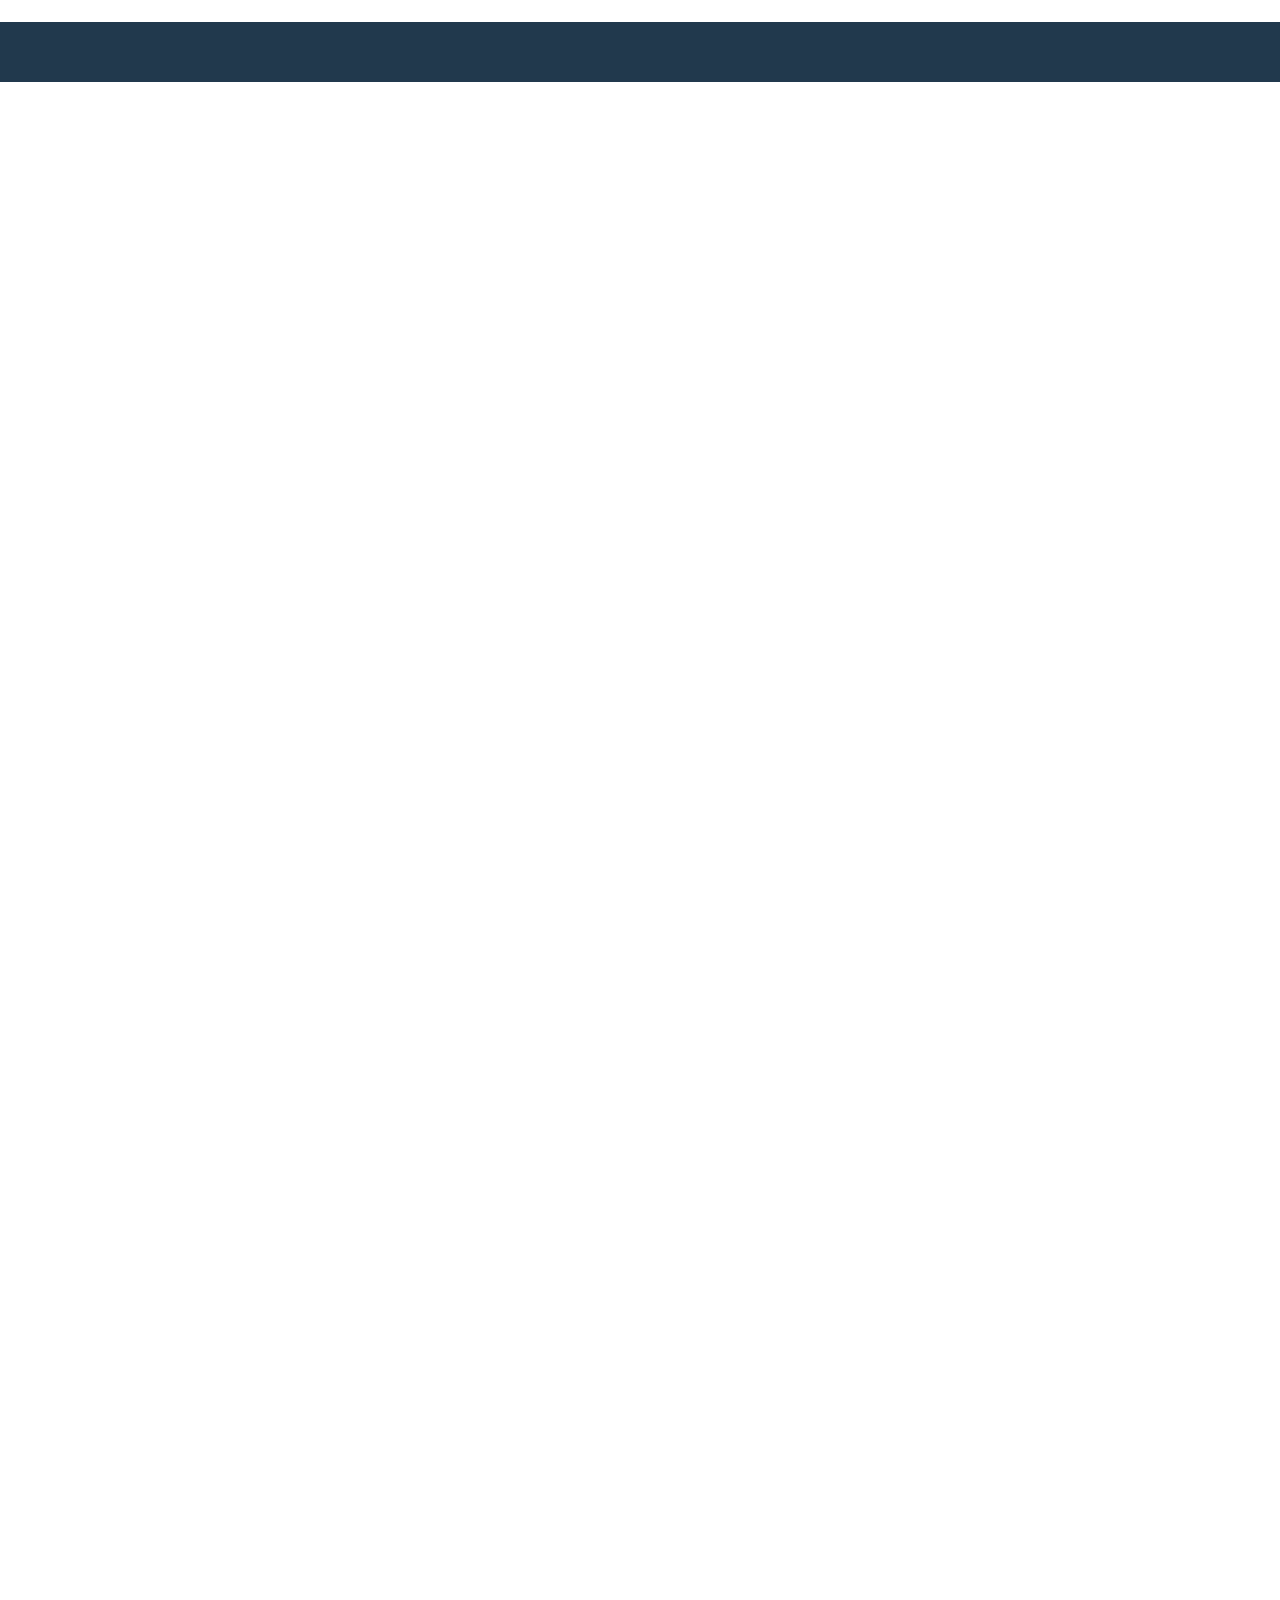
==== commit 87ae27dc: "Polish" ====
--- a/dashboard.html
+++ b/dashboard.html
@@ -1866,8 +1866,8 @@
 <div class="knitr-options" data-fig-width="576" data-fig-height="460">
 
 </div>
-<div class="plotly html-widget html-fill-item" id="htmlwidget-67bb51a7e68c3e14cf44" style="width:576px;height:460.8px;"></div>
-<script type="application/json" data-for="htmlwidget-67bb51a7e68c3e14cf44">{"x":{"data":[{"x":[1,2,3,4,5,6,7,8,9,10,11,12],"y":[-1.3838709677419359,-0.39642857142857135,8.2677419354838708,17.920000000000002,21.996774193548386,24.09,28,27.051612903225806,22.533333333333335,15.551612903225806,8.6466666666666665,-1.2741935483870965],"text":["Month: Jan<br>Measure: Daily maximum<br>Monthly mean: -1.4 °C","Month: Feb<br>Measure: Daily maximum<br>Monthly mean: -0.4 °C","Month: Mar<br>Measure: Daily maximum<br>Monthly mean: 8.3 °C","Month: Apr<br>Measure: Daily maximum<br>Monthly mean: 17.9 °C","Month: May<br>Measure: Daily maximum<br>Monthly mean: 22 °C","Month: Jun<br>Measure: Daily maximum<br>Monthly mean: 24.1 °C","Month: Jul<br>Measure: Daily maximum<br>Monthly mean: 28 °C","Month: Aug<br>Measure: Daily maximum<br>Monthly mean: 27.1 °C","Month: Sep<br>Measure: Daily maximum<br>Monthly mean: 22.5 °C","Month: Oct<br>Measure: Daily maximum<br>Monthly mean: 15.6 °C","Month: Nov<br>Measure: Daily maximum<br>Monthly mean: 8.6 °C","Month: Dec<br>Measure: Daily maximum<br>Monthly mean: -1.3 °C"],"type":"scatter","mode":"lines+markers","line":{"width":3.4015748031496069,"color":"rgba(213,94,0,1)","dash":"solid"},"hoveron":"points","name":"Daily maximum","legendgroup":"Daily maximum","showlegend":true,"xaxis":"x","yaxis":"y","hoverinfo":"text","marker":{"autocolorscale":false,"color":"rgba(213,94,0,1)","opacity":1,"size":7.559055118110237,"symbol":"circle","line":{"width":1.8897637795275593,"color":"rgba(213,94,0,1)"}},"frame":null},{"x":[1,2,3,4,5,6,7,8,9,10,11,12],"y":[-7.2903225806451619,-7.6142857142857139,-0.80967741935483861,5.7599999999999998,10.109677419354838,15.146666666666667,18.92258064516129,16.79032258064516,12.576666666666666,7.1677419354838712,0.053333333333333385,-6.8774193548387101],"text":["Month: Jan<br>Measure: Daily minimum<br>Monthly mean: -7.3 °C","Month: Feb<br>Measure: Daily minimum<br>Monthly mean: -7.6 °C","Month: Mar<br>Measure: Daily minimum<br>Monthly mean: -0.8 °C","Month: Apr<br>Measure: Daily minimum<br>Monthly mean: 5.8 °C","Month: May<br>Measure: Daily minimum<br>Monthly mean: 10.1 °C","Month: Jun<br>Measure: Daily minimum<br>Monthly mean: 15.1 °C","Month: Jul<br>Measure: Daily minimum<br>Monthly mean: 18.9 °C","Month: Aug<br>Measure: Daily minimum<br>Monthly mean: 16.8 °C","Month: Sep<br>Measure: Daily minimum<br>Monthly mean: 12.6 °C","Month: Oct<br>Measure: Daily minimum<br>Monthly mean: 7.2 °C","Month: Nov<br>Measure: Daily minimum<br>Monthly mean: 0.1 °C","Month: Dec<br>Measure: Daily minimum<br>Monthly mean: -6.9 °C"],"type":"scatter","mode":"lines+markers","line":{"width":3.4015748031496069,"color":"rgba(0,114,178,1)","dash":"solid"},"hoveron":"points","name":"Daily minimum","legendgroup":"Daily minimum","showlegend":true,"xaxis":"x","yaxis":"y","hoverinfo":"text","marker":{"autocolorscale":false,"color":"rgba(0,114,178,1)","opacity":1,"size":7.559055118110237,"symbol":"circle","line":{"width":1.8897637795275593,"color":"rgba(0,114,178,1)"}},"frame":null}],"layout":{"margin":{"t":20,"r":25,"b":95,"l":75},"paper_bgcolor":"rgba(255,255,255,1)","font":{"color":"rgba(0,0,0,1)","family":"","size":18.596928185969286},"xaxis":{"domain":[0,1],"automargin":true,"type":"linear","autorange":false,"range":[0.40000000000000002,12.6],"tickmode":"array","ticktext":["Jan","Feb","Mar","Apr","May","Jun","Jul","Aug","Sep","Oct","Nov","Dec"],"tickvals":[1,2,3,4.0000000000000009,5,6,7.0000000000000009,8,9,10,11,12],"categoryorder":"array","categoryarray":["Jan","Feb","Mar","Apr","May","Jun","Jul","Aug","Sep","Oct","Nov","Dec"],"nticks":null,"ticks":"","tickcolor":null,"ticklen":4.6492320464923216,"tickwidth":0,"showticklabels":true,"tickfont":{"color":"rgba(77,77,77,1)","family":"","size":14.877542548775427},"tickangle":-0,"showline":false,"linecolor":null,"linewidth":0,"showgrid":true,"gridcolor":"rgba(235,235,235,1)","gridwidth":0.8453149175440583,"zeroline":false,"anchor":"y","title":{"text":"Month (2010)","font":{"color":"rgba(0,0,0,1)","family":"","size":18.596928185969286}},"hoverformat":".2f"},"yaxis":{"domain":[0,1],"automargin":true,"type":"linear","autorange":false,"range":[-9.3949999999999996,29.780714285714286],"tickmode":"array","ticktext":["0","10","20"],"tickvals":[0,10,20],"categoryorder":"array","categoryarray":["0","10","20"],"nticks":null,"ticks":"","tickcolor":null,"ticklen":4.6492320464923216,"tickwidth":0,"showticklabels":true,"tickfont":{"color":"rgba(77,77,77,1)","family":"","size":14.87754254877543},"tickangle":-0,"showline":false,"linecolor":null,"linewidth":0,"showgrid":true,"gridcolor":"rgba(235,235,235,1)","gridwidth":0.8453149175440583,"zeroline":false,"anchor":"x","title":{"text":"Monthly mean temperature (°C)","font":{"color":"rgba(0,0,0,1)","family":"","size":18.596928185969286}},"hoverformat":".2f"},"shapes":[],"showlegend":true,"legend":{"bgcolor":null,"bordercolor":null,"borderwidth":0,"font":{"color":"rgba(0,0,0,1)","family":"","size":14.877542548775427},"orientation":"h","x":0.5,"y":-0.20000000000000001,"xanchor":"center","yanchor":"top","title":{"text":"","font":{"color":"rgba(0,0,0,1)","family":"","size":18.596928185969286}}},"hovermode":"closest","barmode":"relative"},"config":{"doubleClick":"reset","modeBarButtonsToAdd":["hoverclosest","hovercompare"],"showSendToCloud":false,"displaylogo":false},"source":"A","attrs":{"b8e62efdfe5e":{"x":{},"y":{},"colour":{},"text":{},"type":"scatter"},"b8e62546e56c":{"x":{},"y":{},"colour":{},"text":{}}},"cur_data":"b8e62efdfe5e","visdat":{"b8e62efdfe5e":["function (y) ","x"],"b8e62546e56c":["function (y) ","x"]},"highlight":{"on":"plotly_click","persistent":false,"dynamic":false,"selectize":false,"opacityDim":0.20000000000000001,"selected":{"opacity":1},"debounce":0},"shinyEvents":["plotly_hover","plotly_click","plotly_selected","plotly_relayout","plotly_brushed","plotly_brushing","plotly_clickannotation","plotly_doubleclick","plotly_deselect","plotly_afterplot","plotly_sunburstclick"],"base_url":"https://plot.ly"},"evals":[],"jsHooks":[]}</script>
+<div class="plotly html-widget html-fill-item" id="htmlwidget-5414d42a2c97e4e1a281" style="width:576px;height:460.8px;"></div>
+<script type="application/json" data-for="htmlwidget-5414d42a2c97e4e1a281">{"x":{"data":[{"x":[1,2,3,4,5,6,7,8,9,10,11,12],"y":[-1.3838709677419359,-0.39642857142857135,8.2677419354838708,17.920000000000002,21.996774193548386,24.09,28,27.051612903225806,22.533333333333335,15.551612903225806,8.6466666666666665,-1.2741935483870965],"text":["Month: Jan<br>Measure: Daily maximum<br>Monthly mean: -1.4 °C","Month: Feb<br>Measure: Daily maximum<br>Monthly mean: -0.4 °C","Month: Mar<br>Measure: Daily maximum<br>Monthly mean: 8.3 °C","Month: Apr<br>Measure: Daily maximum<br>Monthly mean: 17.9 °C","Month: May<br>Measure: Daily maximum<br>Monthly mean: 22 °C","Month: Jun<br>Measure: Daily maximum<br>Monthly mean: 24.1 °C","Month: Jul<br>Measure: Daily maximum<br>Monthly mean: 28 °C","Month: Aug<br>Measure: Daily maximum<br>Monthly mean: 27.1 °C","Month: Sep<br>Measure: Daily maximum<br>Monthly mean: 22.5 °C","Month: Oct<br>Measure: Daily maximum<br>Monthly mean: 15.6 °C","Month: Nov<br>Measure: Daily maximum<br>Monthly mean: 8.6 °C","Month: Dec<br>Measure: Daily maximum<br>Monthly mean: -1.3 °C"],"type":"scatter","mode":"lines+markers","line":{"width":3.4015748031496069,"color":"rgba(213,94,0,1)","dash":"solid"},"hoveron":"points","name":"Daily maximum","legendgroup":"Daily maximum","showlegend":true,"xaxis":"x","yaxis":"y","hoverinfo":"text","marker":{"autocolorscale":false,"color":"rgba(213,94,0,1)","opacity":1,"size":7.559055118110237,"symbol":"circle","line":{"width":1.8897637795275593,"color":"rgba(213,94,0,1)"}},"frame":null},{"x":[1,2,3,4,5,6,7,8,9,10,11,12],"y":[-7.2903225806451619,-7.6142857142857139,-0.80967741935483861,5.7599999999999998,10.109677419354838,15.146666666666667,18.92258064516129,16.79032258064516,12.576666666666666,7.1677419354838712,0.053333333333333385,-6.8774193548387101],"text":["Month: Jan<br>Measure: Daily minimum<br>Monthly mean: -7.3 °C","Month: Feb<br>Measure: Daily minimum<br>Monthly mean: -7.6 °C","Month: Mar<br>Measure: Daily minimum<br>Monthly mean: -0.8 °C","Month: Apr<br>Measure: Daily minimum<br>Monthly mean: 5.8 °C","Month: May<br>Measure: Daily minimum<br>Monthly mean: 10.1 °C","Month: Jun<br>Measure: Daily minimum<br>Monthly mean: 15.1 °C","Month: Jul<br>Measure: Daily minimum<br>Monthly mean: 18.9 °C","Month: Aug<br>Measure: Daily minimum<br>Monthly mean: 16.8 °C","Month: Sep<br>Measure: Daily minimum<br>Monthly mean: 12.6 °C","Month: Oct<br>Measure: Daily minimum<br>Monthly mean: 7.2 °C","Month: Nov<br>Measure: Daily minimum<br>Monthly mean: 0.1 °C","Month: Dec<br>Measure: Daily minimum<br>Monthly mean: -6.9 °C"],"type":"scatter","mode":"lines+markers","line":{"width":3.4015748031496069,"color":"rgba(0,114,178,1)","dash":"solid"},"hoveron":"points","name":"Daily minimum","legendgroup":"Daily minimum","showlegend":true,"xaxis":"x","yaxis":"y","hoverinfo":"text","marker":{"autocolorscale":false,"color":"rgba(0,114,178,1)","opacity":1,"size":7.559055118110237,"symbol":"circle","line":{"width":1.8897637795275593,"color":"rgba(0,114,178,1)"}},"frame":null}],"layout":{"margin":{"t":20,"r":25,"b":95,"l":75},"paper_bgcolor":"rgba(255,255,255,1)","font":{"color":"rgba(0,0,0,1)","family":"","size":18.596928185969286},"xaxis":{"domain":[0,1],"automargin":true,"type":"linear","autorange":false,"range":[0.40000000000000002,12.6],"tickmode":"array","ticktext":["Jan","Feb","Mar","Apr","May","Jun","Jul","Aug","Sep","Oct","Nov","Dec"],"tickvals":[1,2,3,4.0000000000000009,5,6,7.0000000000000009,8,9,10,11,12],"categoryorder":"array","categoryarray":["Jan","Feb","Mar","Apr","May","Jun","Jul","Aug","Sep","Oct","Nov","Dec"],"nticks":null,"ticks":"","tickcolor":null,"ticklen":4.6492320464923216,"tickwidth":0,"showticklabels":true,"tickfont":{"color":"rgba(77,77,77,1)","family":"","size":14.877542548775427},"tickangle":"auto","showline":false,"linecolor":null,"linewidth":0,"showgrid":true,"gridcolor":"rgba(235,235,235,1)","gridwidth":0.8453149175440583,"zeroline":false,"anchor":"y","title":{"text":"Month (2010)","font":{"color":"rgba(0,0,0,1)","family":"","size":18.596928185969286}},"hoverformat":".2f"},"yaxis":{"domain":[0,1],"automargin":true,"type":"linear","autorange":false,"range":[-9.3949999999999996,29.780714285714286],"tickmode":"array","ticktext":["0","10","20"],"tickvals":[0,10,20],"categoryorder":"array","categoryarray":["0","10","20"],"nticks":null,"ticks":"","tickcolor":null,"ticklen":4.6492320464923216,"tickwidth":0,"showticklabels":true,"tickfont":{"color":"rgba(77,77,77,1)","family":"","size":14.87754254877543},"tickangle":-0,"showline":false,"linecolor":null,"linewidth":0,"showgrid":true,"gridcolor":"rgba(235,235,235,1)","gridwidth":0.8453149175440583,"zeroline":false,"anchor":"x","title":{"text":"Monthly mean temperature (°C)","font":{"color":"rgba(0,0,0,1)","family":"","size":18.596928185969286}},"hoverformat":".2f"},"shapes":[],"showlegend":true,"legend":{"bgcolor":null,"bordercolor":null,"borderwidth":0,"font":{"color":"rgba(0,0,0,1)","family":"","size":14.877542548775427},"orientation":"h","x":0.5,"y":-0.20000000000000001,"xanchor":"center","yanchor":"top","title":{"text":"","font":{"color":"rgba(0,0,0,1)","family":"","size":18.596928185969286}}},"hovermode":"closest","barmode":"relative"},"config":{"doubleClick":"reset","modeBarButtonsToAdd":["hoverclosest","hovercompare"],"showSendToCloud":false,"displaylogo":false},"source":"A","attrs":{"4de04a8b1d3":{"x":{},"y":{},"colour":{},"text":{},"type":"scatter"},"4de05f329608":{"x":{},"y":{},"colour":{},"text":{}}},"cur_data":"4de04a8b1d3","visdat":{"4de04a8b1d3":["function (y) ","x"],"4de05f329608":["function (y) ","x"]},"highlight":{"on":"plotly_click","persistent":false,"dynamic":false,"selectize":false,"opacityDim":0.20000000000000001,"selected":{"opacity":1},"debounce":0},"shinyEvents":["plotly_hover","plotly_click","plotly_selected","plotly_relayout","plotly_brushed","plotly_brushing","plotly_clickannotation","plotly_doubleclick","plotly_deselect","plotly_afterplot","plotly_sunburstclick"],"base_url":"https://plot.ly"},"evals":[],"jsHooks":[]}</script>
 </div>
 </div>
 <div id="row-1" class="section level2" data-height="500">
@@ -1877,8 +1877,8 @@
 <div class="knitr-options" data-fig-width="576" data-fig-height="460">
 
 </div>
-<div class="plotly html-widget html-fill-item" id="htmlwidget-d800fa3fd1b04d5ea4b3" style="width:576px;height:460.8px;"></div>
-<script type="application/json" data-for="htmlwidget-d800fa3fd1b04d5ea4b3">{"x":{"data":[{"x":[-3.2999999999999998,-13.300000000000001,-13.300000000000001,-11.1,-10,-8.3000000000000007,-2.7999999999999998,-8.3000000000000007,-11.1,-16.100000000000001,-6.7000000000000002,-7.7999999999999998,-8.9000000000000004,-5.5999999999999996,2.2000000000000002,0,0,-0.59999999999999998,-1.7,-3.2999999999999998,-11.1,-5,-7.2000000000000002,-1.7,1.7,-2.2000000000000002,-11.699999999999999,-9.4000000000000004,-13.300000000000001,-17.199999999999999,-18.899999999999999,-10,-9.4000000000000004,-6.0999999999999996,-13.300000000000001,-7.2000000000000002,-10,-16.699999999999999,-12.800000000000001,-8.9000000000000004,-7.2000000000000002,-12.199999999999999,-7.7999999999999998,-6.0999999999999996,-10,-4.4000000000000004,-8.9000000000000004,-8.3000000000000007,-8.3000000000000007,-4.4000000000000004,-4.4000000000000004,-6.0999999999999996,-10.6,-2.2000000000000002,-1.7,-5.5999999999999996,-6.7000000000000002,-3.8999999999999999,0,-5,-1.1000000000000001,-2.7999999999999998,-5.5999999999999996,-6.7000000000000002,-6.7000000000000002,-2.2000000000000002,-2.2000000000000002,1.1000000000000001,-3.2999999999999998,1.1000000000000001,2.2000000000000002,-0.59999999999999998,-2.7999999999999998,1.7,-2.7999999999999998,1.1000000000000001,3.8999999999999999,4.4000000000000004,2.7999999999999998,1.7,1.1000000000000001,2.2000000000000002,0,2.7999999999999998,-5.5999999999999996,-7.2000000000000002,0.59999999999999998,3.8999999999999999,-1.1000000000000001,0,13.300000000000001,12.199999999999999,13.9,7.7999999999999998,11.1,8.3000000000000007,6.7000000000000002,8.3000000000000007,2.7999999999999998,1.1000000000000001,6.0999999999999996,2.7999999999999998,4.4000000000000004,0,6.7000000000000002,13.9,3.2999999999999998,2.2000000000000002,2.2000000000000002,4.4000000000000004,5,2.7999999999999998,0.59999999999999998,0.59999999999999998,7.7999999999999998,6.0999999999999996,1.7,2.2000000000000002,3.8999999999999999,10.6,13.9,15,14.4,11.699999999999999,8.9000000000000004,9.4000000000000004,5,5,0,1.1000000000000001,0.59999999999999998,5,1.7,6.7000000000000002,7.2000000000000002,7.2000000000000002,5.5999999999999996,10.6,8.3000000000000007,12.199999999999999,11.1,16.699999999999999,15.6,15,16.100000000000001,18.300000000000001,16.100000000000001,16.100000000000001,11.699999999999999,13.300000000000001,13.9,18.300000000000001,15,16.699999999999999,15.6,17.199999999999999,11.1,11.1,8.9000000000000004,11.1,13.9,12.199999999999999,16.100000000000001,15.6,16.699999999999999,11.699999999999999,15,13.9,13.300000000000001,14.4,19.399999999999999,15,17.800000000000001,19.399999999999999,21.100000000000001,16.100000000000001,16.100000000000001,16.100000000000001,20.600000000000001,15.6,9.4000000000000004,11.699999999999999,10.6,14.4,19.399999999999999,22.800000000000001,23.899999999999999,21.699999999999999,23.300000000000001,23.300000000000001,18.300000000000001,17.199999999999999,16.699999999999999,20.600000000000001,20.600000000000001,17.800000000000001,22.800000000000001,22.199999999999999,19.399999999999999,20.600000000000001,19.399999999999999,22.199999999999999,18.300000000000001,18.300000000000001,22.800000000000001,20,16.100000000000001,18.899999999999999,17.800000000000001,17.199999999999999,14.4,13.9,16.699999999999999,17.199999999999999,21.100000000000001,22.199999999999999,21.100000000000001,16.100000000000001,12.199999999999999,11.699999999999999,20.600000000000001,20,18.899999999999999,20.600000000000001,16.699999999999999,16.699999999999999,17.800000000000001,20.600000000000001,15.6,16.699999999999999,14.4,13.300000000000001,13.300000000000001,19.399999999999999,16.100000000000001,13.300000000000001,15,14.4,13.9,11.1,14.4,18.300000000000001,21.100000000000001,22.199999999999999,22.199999999999999,20,12.199999999999999,10.6,12.199999999999999,17.800000000000001,17.800000000000001,13.300000000000001,12.800000000000001,8.9000000000000004,10.6,13.300000000000001,10,8.3000000000000007,7.7999999999999998,10.6,7.7999999999999998,12.199999999999999,6.7000000000000002,8.3000000000000007,6.7000000000000002,18.899999999999999,17.199999999999999,15,7.2000000000000002,6.7000000000000002,14.4,12.800000000000001,12.800000000000001,11.699999999999999,3.8999999999999999,7.7999999999999998,7.2000000000000002,7.7999999999999998,8.3000000000000007,10,8.9000000000000004,11.1,3.8999999999999999,7.7999999999999998,8.3000000000000007,2.2000000000000002,7.2000000000000002,6.0999999999999996,5.5999999999999996,5,8.9000000000000004,4.4000000000000004,4.4000000000000004,5.5999999999999996,2.7999999999999998,6.7000000000000002,9.4000000000000004,11.1,13.9,10,10,5,3.2999999999999998,3.8999999999999999,1.1000000000000001,-0.59999999999999998,0,2.7999999999999998,2.7999999999999998,1.1000000000000001,-2.2000000000000002,-2.7999999999999998,0,0.59999999999999998,-2.2000000000000002,-2.2000000000000002,-2.2000000000000002,3.2999999999999998,1.1000000000000001,0,2.2000000000000002,2.2000000000000002,0,0.59999999999999998,-2.7999999999999998,4.4000000000000004,4.4000000000000004,0,-1.7,-2.2000000000000002,-2.7999999999999998,-1.1000000000000001,-3.8999999999999999,1.7,-0.59999999999999998,-2.2000000000000002,-2.7999999999999998,-3.2999999999999998,-2.7999999999999998,-6.0999999999999996,-6.0999999999999996,-12.800000000000001,-12.199999999999999,-13.300000000000001,-1.1000000000000001,0.59999999999999998,-11.699999999999999,-12.199999999999999,-12.199999999999999,-11.1,-8.3000000000000007,-6.7000000000000002,-6.0999999999999996,-5.5999999999999996,-5.5999999999999996,-7.2000000000000002,-8.3000000000000007,-7.2000000000000002,-6.7000000000000002,-6.7000000000000002,-10.6,-9.4000000000000004,-8.3000000000000007,-9.4000000000000004,2.7999999999999998],"y":[2.7999999999999998,-3.2999999999999998,-11.1,-8.9000000000000004,-6.0999999999999996,-3.2999999999999998,-2.2000000000000002,-4.4000000000000004,-8.3000000000000007,-2.7999999999999998,-3.8999999999999999,-3.8999999999999999,-1.1000000000000001,3.8999999999999999,3.8999999999999999,2.2000000000000002,3.8999999999999999,1.7,1.7,0.59999999999999998,1.7,1.7,3.8999999999999999,6.0999999999999996,8.9000000000000004,1.7,-1.1000000000000001,-2.2000000000000002,-9.4000000000000004,-10,-5.5999999999999996,-4.4000000000000004,-1.1000000000000001,-1.1000000000000001,-1.1000000000000001,-0.59999999999999998,-3.2999999999999998,-3.8999999999999999,-1.7,-1.7,-0.59999999999999998,-1.1000000000000001,-1.7,-1.7,-1.1000000000000001,0,0,0,0,1.7,2.2000000000000002,1.1000000000000001,1.7,1.7,1.7,-1.1000000000000001,-0.59999999999999998,2.7999999999999998,2.7999999999999998,3.2999999999999998,2.7999999999999998,2.7999999999999998,2.7999999999999998,2.7999999999999998,3.2999999999999998,4.4000000000000004,6.7000000000000002,8.9000000000000004,8.9000000000000004,10,11.1,10.6,3.8999999999999999,7.2000000000000002,14.4,16.699999999999999,16.699999999999999,15.6,15,5.5999999999999996,3.8999999999999999,2.7999999999999998,12.199999999999999,11.1,5.5999999999999996,7.2000000000000002,10.6,7.2000000000000002,7.7999999999999998,14.4,18.899999999999999,28.300000000000001,30,25,22.199999999999999,21.100000000000001,20.600000000000001,15,10.6,10.6,15.6,15.6,14.4,16.699999999999999,22.800000000000001,20,14.4,12.800000000000001,15.6,17.800000000000001,19.399999999999999,16.100000000000001,15,18.899999999999999,11.699999999999999,15.6,15.6,13.9,17.800000000000001,25.600000000000001,26.699999999999999,27.800000000000001,25,20.600000000000001,26.100000000000001,26.100000000000001,13.9,12.199999999999999,7.7999999999999998,12.199999999999999,12.199999999999999,11.1,13.9,20,19.399999999999999,17.800000000000001,20.600000000000001,16.699999999999999,22.800000000000001,26.699999999999999,26.699999999999999,24.399999999999999,25.600000000000001,25.600000000000001,27.800000000000001,30.600000000000001,29.399999999999999,28.899999999999999,25,28.300000000000001,30,28.899999999999999,27.199999999999999,25.600000000000001,22.800000000000001,24.399999999999999,23.899999999999999,17.800000000000001,18.300000000000001,18.300000000000001,20,21.699999999999999,24.399999999999999,20.600000000000001,24.399999999999999,24.399999999999999,25.600000000000001,25.600000000000001,20.600000000000001,29.399999999999999,28.899999999999999,25,25,28.899999999999999,28.300000000000001,23.899999999999999,23.300000000000001,26.100000000000001,26.100000000000001,23.899999999999999,19.399999999999999,20.600000000000001,22.800000000000001,28.899999999999999,30.600000000000001,32.799999999999997,32.200000000000003,33.299999999999997,32.200000000000003,31.699999999999999,25.600000000000001,28.899999999999999,26.100000000000001,27.199999999999999,26.100000000000001,30,30,31.100000000000001,28.899999999999999,26.100000000000001,26.100000000000001,27.800000000000001,26.699999999999999,28.899999999999999,27.800000000000001,27.800000000000001,26.699999999999999,26.699999999999999,28.899999999999999,28.300000000000001,23.300000000000001,23.899999999999999,25,28.300000000000001,30,30.600000000000001,30,27.199999999999999,23.899999999999999,25,26.699999999999999,28.300000000000001,28.300000000000001,26.699999999999999,28.300000000000001,28.300000000000001,29.399999999999999,28.899999999999999,28.899999999999999,26.699999999999999,28.300000000000001,24.399999999999999,25.600000000000001,23.300000000000001,21.100000000000001,22.199999999999999,24.399999999999999,23.899999999999999,24.399999999999999,27.800000000000001,28.300000000000001,32.200000000000003,32.200000000000003,32.200000000000003,32.200000000000003,29.399999999999999,20,18.899999999999999,22.199999999999999,31.699999999999999,27.800000000000001,17.800000000000001,18.899999999999999,21.100000000000001,19.399999999999999,21.100000000000001,21.100000000000001,18.300000000000001,18.300000000000001,16.699999999999999,20,21.100000000000001,20.600000000000001,20,19.399999999999999,26.699999999999999,32.200000000000003,30.600000000000001,18.300000000000001,20,23.300000000000001,20,16.699999999999999,13.9,13.9,11.699999999999999,10.6,11.1,15,18.899999999999999,20.600000000000001,20.600000000000001,20.600000000000001,19.399999999999999,13.300000000000001,15,12.199999999999999,10.6,15.6,13.9,15,13.9,15.6,15.6,11.1,13.9,17.800000000000001,20,23.899999999999999,22.800000000000001,20,10,12.800000000000001,12.800000000000001,5,6.0999999999999996,11.699999999999999,8.9000000000000004,6.0999999999999996,4.4000000000000004,5.5999999999999996,7.2000000000000002,8.9000000000000004,8.3000000000000007,12.199999999999999,15,14.4,15,12.199999999999999,12.199999999999999,10,6.7000000000000002,5.5999999999999996,7.7999999999999998,6.0999999999999996,15,15.6,5,4.4000000000000004,4.4000000000000004,2.2000000000000002,2.7999999999999998,7.7999999999999998,12.800000000000001,7.2000000000000002,0,1.1000000000000001,-0.59999999999999998,-1.7,-2.7999999999999998,-2.7999999999999998,-2.7999999999999998,-4.4000000000000004,0.59999999999999998,2.2000000000000002,1.1000000000000001,0.59999999999999998,-8.3000000000000007,-5.5999999999999996,-2.2000000000000002,0,-2.7999999999999998,-3.2999999999999998,-1.7,-2.7999999999999998,-4.4000000000000004,-2.2000000000000002,-3.2999999999999998,-3.2999999999999998,-5,-3.8999999999999999,-1.7,-1.1000000000000001,4.4000000000000004,10],"text":["Date: 2010-01-01<br>Minimum: -3.3 °C<br>Maximum: 2.8 °C","Date: 2010-01-02<br>Minimum: -13.3 °C<br>Maximum: -3.3 °C","Date: 2010-01-03<br>Minimum: -13.3 °C<br>Maximum: -11.1 °C","Date: 2010-01-04<br>Minimum: -11.1 °C<br>Maximum: -8.9 °C","Date: 2010-01-05<br>Minimum: -10 °C<br>Maximum: -6.1 °C","Date: 2010-01-06<br>Minimum: -8.3 °C<br>Maximum: -3.3 °C","Date: 2010-01-07<br>Minimum: -2.8 °C<br>Maximum: -2.2 °C","Date: 2010-01-08<br>Minimum: -8.3 °C<br>Maximum: -4.4 °C","Date: 2010-01-09<br>Minimum: -11.1 °C<br>Maximum: -8.3 °C","Date: 2010-01-10<br>Minimum: -16.1 °C<br>Maximum: -2.8 °C","Date: 2010-01-11<br>Minimum: -6.7 °C<br>Maximum: -3.9 °C","Date: 2010-01-12<br>Minimum: -7.8 °C<br>Maximum: -3.9 °C","Date: 2010-01-13<br>Minimum: -8.9 °C<br>Maximum: -1.1 °C","Date: 2010-01-14<br>Minimum: -5.6 °C<br>Maximum: 3.9 °C","Date: 2010-01-15<br>Minimum: 2.2 °C<br>Maximum: 3.9 °C","Date: 2010-01-16<br>Minimum: 0 °C<br>Maximum: 2.2 °C","Date: 2010-01-17<br>Minimum: 0 °C<br>Maximum: 3.9 °C","Date: 2010-01-18<br>Minimum: -0.6 °C<br>Maximum: 1.7 °C","Date: 2010-01-19<br>Minimum: -1.7 °C<br>Maximum: 1.7 °C","Date: 2010-01-20<br>Minimum: -3.3 °C<br>Maximum: 0.6 °C","Date: 2010-01-21<br>Minimum: -11.1 °C<br>Maximum: 1.7 °C","Date: 2010-01-22<br>Minimum: -5 °C<br>Maximum: 1.7 °C","Date: 2010-01-23<br>Minimum: -7.2 °C<br>Maximum: 3.9 °C","Date: 2010-01-24<br>Minimum: -1.7 °C<br>Maximum: 6.1 °C","Date: 2010-01-25<br>Minimum: 1.7 °C<br>Maximum: 8.9 °C","Date: 2010-01-26<br>Minimum: -2.2 °C<br>Maximum: 1.7 °C","Date: 2010-01-27<br>Minimum: -11.7 °C<br>Maximum: -1.1 °C","Date: 2010-01-28<br>Minimum: -9.4 °C<br>Maximum: -2.2 °C","Date: 2010-01-29<br>Minimum: -13.3 °C<br>Maximum: -9.4 °C","Date: 2010-01-30<br>Minimum: -17.2 °C<br>Maximum: -10 °C","Date: 2010-01-31<br>Minimum: -18.9 °C<br>Maximum: -5.6 °C","Date: 2010-02-01<br>Minimum: -10 °C<br>Maximum: -4.4 °C","Date: 2010-02-02<br>Minimum: -9.4 °C<br>Maximum: -1.1 °C","Date: 2010-02-03<br>Minimum: -6.1 °C<br>Maximum: -1.1 °C","Date: 2010-02-04<br>Minimum: -13.3 °C<br>Maximum: -1.1 °C","Date: 2010-02-05<br>Minimum: -7.2 °C<br>Maximum: -0.6 °C","Date: 2010-02-06<br>Minimum: -10 °C<br>Maximum: -3.3 °C","Date: 2010-02-07<br>Minimum: -16.7 °C<br>Maximum: -3.9 °C","Date: 2010-02-08<br>Minimum: -12.8 °C<br>Maximum: -1.7 °C","Date: 2010-02-09<br>Minimum: -8.9 °C<br>Maximum: -1.7 °C","Date: 2010-02-10<br>Minimum: -7.2 °C<br>Maximum: -0.6 °C","Date: 2010-02-11<br>Minimum: -12.2 °C<br>Maximum: -1.1 °C","Date: 2010-02-12<br>Minimum: -7.8 °C<br>Maximum: -1.7 °C","Date: 2010-02-13<br>Minimum: -6.1 °C<br>Maximum: -1.7 °C","Date: 2010-02-14<br>Minimum: -10 °C<br>Maximum: -1.1 °C","Date: 2010-02-15<br>Minimum: -4.4 °C<br>Maximum: 0 °C","Date: 2010-02-16<br>Minimum: -8.9 °C<br>Maximum: 0 °C","Date: 2010-02-17<br>Minimum: -8.3 °C<br>Maximum: 0 °C","Date: 2010-02-18<br>Minimum: -8.3 °C<br>Maximum: 0 °C","Date: 2010-02-19<br>Minimum: -4.4 °C<br>Maximum: 1.7 °C","Date: 2010-02-20<br>Minimum: -4.4 °C<br>Maximum: 2.2 °C","Date: 2010-02-21<br>Minimum: -6.1 °C<br>Maximum: 1.1 °C","Date: 2010-02-22<br>Minimum: -10.6 °C<br>Maximum: 1.7 °C","Date: 2010-02-23<br>Minimum: -2.2 °C<br>Maximum: 1.7 °C","Date: 2010-02-24<br>Minimum: -1.7 °C<br>Maximum: 1.7 °C","Date: 2010-02-25<br>Minimum: -5.6 °C<br>Maximum: -1.1 °C","Date: 2010-02-26<br>Minimum: -6.7 °C<br>Maximum: -0.6 °C","Date: 2010-02-27<br>Minimum: -3.9 °C<br>Maximum: 2.8 °C","Date: 2010-02-28<br>Minimum: 0 °C<br>Maximum: 2.8 °C","Date: 2010-03-01<br>Minimum: -5 °C<br>Maximum: 3.3 °C","Date: 2010-03-02<br>Minimum: -1.1 °C<br>Maximum: 2.8 °C","Date: 2010-03-03<br>Minimum: -2.8 °C<br>Maximum: 2.8 °C","Date: 2010-03-04<br>Minimum: -5.6 °C<br>Maximum: 2.8 °C","Date: 2010-03-05<br>Minimum: -6.7 °C<br>Maximum: 2.8 °C","Date: 2010-03-06<br>Minimum: -6.7 °C<br>Maximum: 3.3 °C","Date: 2010-03-07<br>Minimum: -2.2 °C<br>Maximum: 4.4 °C","Date: 2010-03-08<br>Minimum: -2.2 °C<br>Maximum: 6.7 °C","Date: 2010-03-09<br>Minimum: 1.1 °C<br>Maximum: 8.9 °C","Date: 2010-03-10<br>Minimum: -3.3 °C<br>Maximum: 8.9 °C","Date: 2010-03-11<br>Minimum: 1.1 °C<br>Maximum: 10 °C","Date: 2010-03-12<br>Minimum: 2.2 °C<br>Maximum: 11.1 °C","Date: 2010-03-13<br>Minimum: -0.6 °C<br>Maximum: 10.6 °C","Date: 2010-03-14<br>Minimum: -2.8 °C<br>Maximum: 3.9 °C","Date: 2010-03-15<br>Minimum: 1.7 °C<br>Maximum: 7.2 °C","Date: 2010-03-16<br>Minimum: -2.8 °C<br>Maximum: 14.4 °C","Date: 2010-03-17<br>Minimum: 1.1 °C<br>Maximum: 16.7 °C","Date: 2010-03-18<br>Minimum: 3.9 °C<br>Maximum: 16.7 °C","Date: 2010-03-19<br>Minimum: 4.4 °C<br>Maximum: 15.6 °C","Date: 2010-03-20<br>Minimum: 2.8 °C<br>Maximum: 15 °C","Date: 2010-03-21<br>Minimum: 1.7 °C<br>Maximum: 5.6 °C","Date: 2010-03-22<br>Minimum: 1.1 °C<br>Maximum: 3.9 °C","Date: 2010-03-23<br>Minimum: 2.2 °C<br>Maximum: 2.8 °C","Date: 2010-03-24<br>Minimum: 0 °C<br>Maximum: 12.2 °C","Date: 2010-03-25<br>Minimum: 2.8 °C<br>Maximum: 11.1 °C","Date: 2010-03-26<br>Minimum: -5.6 °C<br>Maximum: 5.6 °C","Date: 2010-03-27<br>Minimum: -7.2 °C<br>Maximum: 7.2 °C","Date: 2010-03-28<br>Minimum: 0.6 °C<br>Maximum: 10.6 °C","Date: 2010-03-29<br>Minimum: 3.9 °C<br>Maximum: 7.2 °C","Date: 2010-03-30<br>Minimum: -1.1 °C<br>Maximum: 7.8 °C","Date: 2010-03-31<br>Minimum: 0 °C<br>Maximum: 14.4 °C","Date: 2010-04-01<br>Minimum: 13.3 °C<br>Maximum: 18.9 °C","Date: 2010-04-02<br>Minimum: 12.2 °C<br>Maximum: 28.3 °C","Date: 2010-04-03<br>Minimum: 13.9 °C<br>Maximum: 30 °C","Date: 2010-04-04<br>Minimum: 7.8 °C<br>Maximum: 25 °C","Date: 2010-04-05<br>Minimum: 11.1 °C<br>Maximum: 22.2 °C","Date: 2010-04-06<br>Minimum: 8.3 °C<br>Maximum: 21.1 °C","Date: 2010-04-07<br>Minimum: 6.7 °C<br>Maximum: 20.6 °C","Date: 2010-04-08<br>Minimum: 8.3 °C<br>Maximum: 15 °C","Date: 2010-04-09<br>Minimum: 2.8 °C<br>Maximum: 10.6 °C","Date: 2010-04-10<br>Minimum: 1.1 °C<br>Maximum: 10.6 °C","Date: 2010-04-11<br>Minimum: 6.1 °C<br>Maximum: 15.6 °C","Date: 2010-04-12<br>Minimum: 2.8 °C<br>Maximum: 15.6 °C","Date: 2010-04-13<br>Minimum: 4.4 °C<br>Maximum: 14.4 °C","Date: 2010-04-14<br>Minimum: 0 °C<br>Maximum: 16.7 °C","Date: 2010-04-15<br>Minimum: 6.7 °C<br>Maximum: 22.8 °C","Date: 2010-04-16<br>Minimum: 13.9 °C<br>Maximum: 20 °C","Date: 2010-04-17<br>Minimum: 3.3 °C<br>Maximum: 14.4 °C","Date: 2010-04-18<br>Minimum: 2.2 °C<br>Maximum: 12.8 °C","Date: 2010-04-19<br>Minimum: 2.2 °C<br>Maximum: 15.6 °C","Date: 2010-04-20<br>Minimum: 4.4 °C<br>Maximum: 17.8 °C","Date: 2010-04-21<br>Minimum: 5 °C<br>Maximum: 19.4 °C","Date: 2010-04-22<br>Minimum: 2.8 °C<br>Maximum: 16.1 °C","Date: 2010-04-23<br>Minimum: 0.6 °C<br>Maximum: 15 °C","Date: 2010-04-24<br>Minimum: 0.6 °C<br>Maximum: 18.9 °C","Date: 2010-04-25<br>Minimum: 7.8 °C<br>Maximum: 11.7 °C","Date: 2010-04-26<br>Minimum: 6.1 °C<br>Maximum: 15.6 °C","Date: 2010-04-27<br>Minimum: 1.7 °C<br>Maximum: 15.6 °C","Date: 2010-04-28<br>Minimum: 2.2 °C<br>Maximum: 13.9 °C","Date: 2010-04-29<br>Minimum: 3.9 °C<br>Maximum: 17.8 °C","Date: 2010-04-30<br>Minimum: 10.6 °C<br>Maximum: 25.6 °C","Date: 2010-05-01<br>Minimum: 13.9 °C<br>Maximum: 26.7 °C","Date: 2010-05-02<br>Minimum: 15 °C<br>Maximum: 27.8 °C","Date: 2010-05-03<br>Minimum: 14.4 °C<br>Maximum: 25 °C","Date: 2010-05-04<br>Minimum: 11.7 °C<br>Maximum: 20.6 °C","Date: 2010-05-05<br>Minimum: 8.9 °C<br>Maximum: 26.1 °C","Date: 2010-05-06<br>Minimum: 9.4 °C<br>Maximum: 26.1 °C","Date: 2010-05-07<br>Minimum: 5 °C<br>Maximum: 13.9 °C","Date: 2010-05-08<br>Minimum: 5 °C<br>Maximum: 12.2 °C","Date: 2010-05-09<br>Minimum: 0 °C<br>Maximum: 7.8 °C","Date: 2010-05-10<br>Minimum: 1.1 °C<br>Maximum: 12.2 °C","Date: 2010-05-11<br>Minimum: 0.6 °C<br>Maximum: 12.2 °C","Date: 2010-05-12<br>Minimum: 5 °C<br>Maximum: 11.1 °C","Date: 2010-05-13<br>Minimum: 1.7 °C<br>Maximum: 13.9 °C","Date: 2010-05-14<br>Minimum: 6.7 °C<br>Maximum: 20 °C","Date: 2010-05-15<br>Minimum: 7.2 °C<br>Maximum: 19.4 °C","Date: 2010-05-16<br>Minimum: 7.2 °C<br>Maximum: 17.8 °C","Date: 2010-05-17<br>Minimum: 5.6 °C<br>Maximum: 20.6 °C","Date: 2010-05-18<br>Minimum: 10.6 °C<br>Maximum: 16.7 °C","Date: 2010-05-19<br>Minimum: 8.3 °C<br>Maximum: 22.8 °C","Date: 2010-05-20<br>Minimum: 12.2 °C<br>Maximum: 26.7 °C","Date: 2010-05-21<br>Minimum: 11.1 °C<br>Maximum: 26.7 °C","Date: 2010-05-22<br>Minimum: 16.7 °C<br>Maximum: 24.4 °C","Date: 2010-05-23<br>Minimum: 15.6 °C<br>Maximum: 25.6 °C","Date: 2010-05-24<br>Minimum: 15 °C<br>Maximum: 25.6 °C","Date: 2010-05-25<br>Minimum: 16.1 °C<br>Maximum: 27.8 °C","Date: 2010-05-26<br>Minimum: 18.3 °C<br>Maximum: 30.6 °C","Date: 2010-05-27<br>Minimum: 16.1 °C<br>Maximum: 29.4 °C","Date: 2010-05-28<br>Minimum: 16.1 °C<br>Maximum: 28.9 °C","Date: 2010-05-29<br>Minimum: 11.7 °C<br>Maximum: 25 °C","Date: 2010-05-30<br>Minimum: 13.3 °C<br>Maximum: 28.3 °C","Date: 2010-05-31<br>Minimum: 13.9 °C<br>Maximum: 30 °C","Date: 2010-06-01<br>Minimum: 18.3 °C<br>Maximum: 28.9 °C","Date: 2010-06-02<br>Minimum: 15 °C<br>Maximum: 27.2 °C","Date: 2010-06-03<br>Minimum: 16.7 °C<br>Maximum: 25.6 °C","Date: 2010-06-04<br>Minimum: 15.6 °C<br>Maximum: 22.8 °C","Date: 2010-06-05<br>Minimum: 17.2 °C<br>Maximum: 24.4 °C","Date: 2010-06-06<br>Minimum: 11.1 °C<br>Maximum: 23.9 °C","Date: 2010-06-07<br>Minimum: 11.1 °C<br>Maximum: 17.8 °C","Date: 2010-06-08<br>Minimum: 8.9 °C<br>Maximum: 18.3 °C","Date: 2010-06-09<br>Minimum: 11.1 °C<br>Maximum: 18.3 °C","Date: 2010-06-10<br>Minimum: 13.9 °C<br>Maximum: 20 °C","Date: 2010-06-11<br>Minimum: 12.2 °C<br>Maximum: 21.7 °C","Date: 2010-06-12<br>Minimum: 16.1 °C<br>Maximum: 24.4 °C","Date: 2010-06-13<br>Minimum: 15.6 °C<br>Maximum: 20.6 °C","Date: 2010-06-14<br>Minimum: 16.7 °C<br>Maximum: 24.4 °C","Date: 2010-06-15<br>Minimum: 11.7 °C<br>Maximum: 24.4 °C","Date: 2010-06-16<br>Minimum: 15 °C<br>Maximum: 25.6 °C","Date: 2010-06-17<br>Minimum: 13.9 °C<br>Maximum: 25.6 °C","Date: 2010-06-18<br>Minimum: 13.3 °C<br>Maximum: 20.6 °C","Date: 2010-06-19<br>Minimum: 14.4 °C<br>Maximum: 29.4 °C","Date: 2010-06-20<br>Minimum: 19.4 °C<br>Maximum: 28.9 °C","Date: 2010-06-21<br>Minimum: 15 °C<br>Maximum: 25 °C","Date: 2010-06-22<br>Minimum: 17.8 °C<br>Maximum: 25 °C","Date: 2010-06-23<br>Minimum: 19.4 °C<br>Maximum: 28.9 °C","Date: 2010-06-24<br>Minimum: 21.1 °C<br>Maximum: 28.3 °C","Date: 2010-06-25<br>Minimum: 16.1 °C<br>Maximum: 23.9 °C","Date: 2010-06-26<br>Minimum: 16.1 °C<br>Maximum: 23.3 °C","Date: 2010-06-27<br>Minimum: 16.1 °C<br>Maximum: 26.1 °C","Date: 2010-06-28<br>Minimum: 20.6 °C<br>Maximum: 26.1 °C","Date: 2010-06-29<br>Minimum: 15.6 °C<br>Maximum: 23.9 °C","Date: 2010-06-30<br>Minimum: 9.4 °C<br>Maximum: 19.4 °C","Date: 2010-07-01<br>Minimum: 11.7 °C<br>Maximum: 20.6 °C","Date: 2010-07-02<br>Minimum: 10.6 °C<br>Maximum: 22.8 °C","Date: 2010-07-03<br>Minimum: 14.4 °C<br>Maximum: 28.9 °C","Date: 2010-07-04<br>Minimum: 19.4 °C<br>Maximum: 30.6 °C","Date: 2010-07-05<br>Minimum: 22.8 °C<br>Maximum: 32.8 °C","Date: 2010-07-06<br>Minimum: 23.9 °C<br>Maximum: 32.2 °C","Date: 2010-07-07<br>Minimum: 21.7 °C<br>Maximum: 33.3 °C","Date: 2010-07-08<br>Minimum: 23.3 °C<br>Maximum: 32.2 °C","Date: 2010-07-09<br>Minimum: 23.3 °C<br>Maximum: 31.7 °C","Date: 2010-07-10<br>Minimum: 18.3 °C<br>Maximum: 25.6 °C","Date: 2010-07-11<br>Minimum: 17.2 °C<br>Maximum: 28.9 °C","Date: 2010-07-12<br>Minimum: 16.7 °C<br>Maximum: 26.1 °C","Date: 2010-07-13<br>Minimum: 20.6 °C<br>Maximum: 27.2 °C","Date: 2010-07-14<br>Minimum: 20.6 °C<br>Maximum: 26.1 °C","Date: 2010-07-15<br>Minimum: 17.8 °C<br>Maximum: 30 °C","Date: 2010-07-16<br>Minimum: 22.8 °C<br>Maximum: 30 °C","Date: 2010-07-17<br>Minimum: 22.2 °C<br>Maximum: 31.1 °C","Date: 2010-07-18<br>Minimum: 19.4 °C<br>Maximum: 28.9 °C","Date: 2010-07-19<br>Minimum: 20.6 °C<br>Maximum: 26.1 °C","Date: 2010-07-20<br>Minimum: 19.4 °C<br>Maximum: 26.1 °C","Date: 2010-07-21<br>Minimum: 22.2 °C<br>Maximum: 27.8 °C","Date: 2010-07-22<br>Minimum: 18.3 °C<br>Maximum: 26.7 °C","Date: 2010-07-23<br>Minimum: 18.3 °C<br>Maximum: 28.9 °C","Date: 2010-07-24<br>Minimum: 22.8 °C<br>Maximum: 27.8 °C","Date: 2010-07-25<br>Minimum: 20 °C<br>Maximum: 27.8 °C","Date: 2010-07-26<br>Minimum: 16.1 °C<br>Maximum: 26.7 °C","Date: 2010-07-27<br>Minimum: 18.9 °C<br>Maximum: 26.7 °C","Date: 2010-07-28<br>Minimum: 17.8 °C<br>Maximum: 28.9 °C","Date: 2010-07-29<br>Minimum: 17.2 °C<br>Maximum: 28.3 °C","Date: 2010-07-30<br>Minimum: 14.4 °C<br>Maximum: 23.3 °C","Date: 2010-07-31<br>Minimum: 13.9 °C<br>Maximum: 23.9 °C","Date: 2010-08-01<br>Minimum: 16.7 °C<br>Maximum: 25 °C","Date: 2010-08-02<br>Minimum: 17.2 °C<br>Maximum: 28.3 °C","Date: 2010-08-03<br>Minimum: 21.1 °C<br>Maximum: 30 °C","Date: 2010-08-04<br>Minimum: 22.2 °C<br>Maximum: 30.6 °C","Date: 2010-08-05<br>Minimum: 21.1 °C<br>Maximum: 30 °C","Date: 2010-08-06<br>Minimum: 16.1 °C<br>Maximum: 27.2 °C","Date: 2010-08-07<br>Minimum: 12.2 °C<br>Maximum: 23.9 °C","Date: 2010-08-08<br>Minimum: 11.7 °C<br>Maximum: 25 °C","Date: 2010-08-09<br>Minimum: 20.6 °C<br>Maximum: 26.7 °C","Date: 2010-08-10<br>Minimum: 20 °C<br>Maximum: 28.3 °C","Date: 2010-08-11<br>Minimum: 18.9 °C<br>Maximum: 28.3 °C","Date: 2010-08-12<br>Minimum: 20.6 °C<br>Maximum: 26.7 °C","Date: 2010-08-13<br>Minimum: 16.7 °C<br>Maximum: 28.3 °C","Date: 2010-08-14<br>Minimum: 16.7 °C<br>Maximum: 28.3 °C","Date: 2010-08-15<br>Minimum: 17.8 °C<br>Maximum: 29.4 °C","Date: 2010-08-16<br>Minimum: 20.6 °C<br>Maximum: 28.9 °C","Date: 2010-08-17<br>Minimum: 15.6 °C<br>Maximum: 28.9 °C","Date: 2010-08-18<br>Minimum: 16.7 °C<br>Maximum: 26.7 °C","Date: 2010-08-19<br>Minimum: 14.4 °C<br>Maximum: 28.3 °C","Date: 2010-08-20<br>Minimum: 13.3 °C<br>Maximum: 24.4 °C","Date: 2010-08-21<br>Minimum: 13.3 °C<br>Maximum: 25.6 °C","Date: 2010-08-22<br>Minimum: 19.4 °C<br>Maximum: 23.3 °C","Date: 2010-08-23<br>Minimum: 16.1 °C<br>Maximum: 21.1 °C","Date: 2010-08-24<br>Minimum: 13.3 °C<br>Maximum: 22.2 °C","Date: 2010-08-25<br>Minimum: 15 °C<br>Maximum: 24.4 °C","Date: 2010-08-26<br>Minimum: 14.4 °C<br>Maximum: 23.9 °C","Date: 2010-08-27<br>Minimum: 13.9 °C<br>Maximum: 24.4 °C","Date: 2010-08-28<br>Minimum: 11.1 °C<br>Maximum: 27.8 °C","Date: 2010-08-29<br>Minimum: 14.4 °C<br>Maximum: 28.3 °C","Date: 2010-08-30<br>Minimum: 18.3 °C<br>Maximum: 32.2 °C","Date: 2010-08-31<br>Minimum: 21.1 °C<br>Maximum: 32.2 °C","Date: 2010-09-01<br>Minimum: 22.2 °C<br>Maximum: 32.2 °C","Date: 2010-09-02<br>Minimum: 22.2 °C<br>Maximum: 32.2 °C","Date: 2010-09-03<br>Minimum: 20 °C<br>Maximum: 29.4 °C","Date: 2010-09-04<br>Minimum: 12.2 °C<br>Maximum: 20 °C","Date: 2010-09-05<br>Minimum: 10.6 °C<br>Maximum: 18.9 °C","Date: 2010-09-06<br>Minimum: 12.2 °C<br>Maximum: 22.2 °C","Date: 2010-09-07<br>Minimum: 17.8 °C<br>Maximum: 31.7 °C","Date: 2010-09-08<br>Minimum: 17.8 °C<br>Maximum: 27.8 °C","Date: 2010-09-09<br>Minimum: 13.3 °C<br>Maximum: 17.8 °C","Date: 2010-09-10<br>Minimum: 12.8 °C<br>Maximum: 18.9 °C","Date: 2010-09-11<br>Minimum: 8.9 °C<br>Maximum: 21.1 °C","Date: 2010-09-12<br>Minimum: 10.6 °C<br>Maximum: 19.4 °C","Date: 2010-09-13<br>Minimum: 13.3 °C<br>Maximum: 21.1 °C","Date: 2010-09-14<br>Minimum: 10 °C<br>Maximum: 21.1 °C","Date: 2010-09-15<br>Minimum: 8.3 °C<br>Maximum: 18.3 °C","Date: 2010-09-16<br>Minimum: 7.8 °C<br>Maximum: 18.3 °C","Date: 2010-09-17<br>Minimum: 10.6 °C<br>Maximum: 16.7 °C","Date: 2010-09-18<br>Minimum: 7.8 °C<br>Maximum: 20 °C","Date: 2010-09-19<br>Minimum: 12.2 °C<br>Maximum: 21.1 °C","Date: 2010-09-20<br>Minimum: 6.7 °C<br>Maximum: 20.6 °C","Date: 2010-09-21<br>Minimum: 8.3 °C<br>Maximum: 20 °C","Date: 2010-09-22<br>Minimum: 6.7 °C<br>Maximum: 19.4 °C","Date: 2010-09-23<br>Minimum: 18.9 °C<br>Maximum: 26.7 °C","Date: 2010-09-24<br>Minimum: 17.2 °C<br>Maximum: 32.2 °C","Date: 2010-09-25<br>Minimum: 15 °C<br>Maximum: 30.6 °C","Date: 2010-09-26<br>Minimum: 7.2 °C<br>Maximum: 18.3 °C","Date: 2010-09-27<br>Minimum: 6.7 °C<br>Maximum: 20 °C","Date: 2010-09-28<br>Minimum: 14.4 °C<br>Maximum: 23.3 °C","Date: 2010-09-29<br>Minimum: 12.8 °C<br>Maximum: 20 °C","Date: 2010-09-30<br>Minimum: 12.8 °C<br>Maximum: 16.7 °C","Date: 2010-10-01<br>Minimum: 11.7 °C<br>Maximum: 13.9 °C","Date: 2010-10-02<br>Minimum: 3.9 °C<br>Maximum: 13.9 °C","Date: 2010-10-03<br>Minimum: 7.8 °C<br>Maximum: 11.7 °C","Date: 2010-10-04<br>Minimum: 7.2 °C<br>Maximum: 10.6 °C","Date: 2010-10-05<br>Minimum: 7.8 °C<br>Maximum: 11.1 °C","Date: 2010-10-06<br>Minimum: 8.3 °C<br>Maximum: 15 °C","Date: 2010-10-07<br>Minimum: 10 °C<br>Maximum: 18.9 °C","Date: 2010-10-08<br>Minimum: 8.9 °C<br>Maximum: 20.6 °C","Date: 2010-10-09<br>Minimum: 11.1 °C<br>Maximum: 20.6 °C","Date: 2010-10-10<br>Minimum: 3.9 °C<br>Maximum: 20.6 °C","Date: 2010-10-11<br>Minimum: 7.8 °C<br>Maximum: 19.4 °C","Date: 2010-10-12<br>Minimum: 8.3 °C<br>Maximum: 13.3 °C","Date: 2010-10-13<br>Minimum: 2.2 °C<br>Maximum: 15 °C","Date: 2010-10-14<br>Minimum: 7.2 °C<br>Maximum: 12.2 °C","Date: 2010-10-15<br>Minimum: 6.1 °C<br>Maximum: 10.6 °C","Date: 2010-10-16<br>Minimum: 5.6 °C<br>Maximum: 15.6 °C","Date: 2010-10-17<br>Minimum: 5 °C<br>Maximum: 13.9 °C","Date: 2010-10-18<br>Minimum: 8.9 °C<br>Maximum: 15 °C","Date: 2010-10-19<br>Minimum: 4.4 °C<br>Maximum: 13.9 °C","Date: 2010-10-20<br>Minimum: 4.4 °C<br>Maximum: 15.6 °C","Date: 2010-10-21<br>Minimum: 5.6 °C<br>Maximum: 15.6 °C","Date: 2010-10-22<br>Minimum: 2.8 °C<br>Maximum: 11.1 °C","Date: 2010-10-23<br>Minimum: 6.7 °C<br>Maximum: 13.9 °C","Date: 2010-10-24<br>Minimum: 9.4 °C<br>Maximum: 17.8 °C","Date: 2010-10-25<br>Minimum: 11.1 °C<br>Maximum: 20 °C","Date: 2010-10-26<br>Minimum: 13.9 °C<br>Maximum: 23.9 °C","Date: 2010-10-27<br>Minimum: 10 °C<br>Maximum: 22.8 °C","Date: 2010-10-28<br>Minimum: 10 °C<br>Maximum: 20 °C","Date: 2010-10-29<br>Minimum: 5 °C<br>Maximum: 10 °C","Date: 2010-10-30<br>Minimum: 3.3 °C<br>Maximum: 12.8 °C","Date: 2010-10-31<br>Minimum: 3.9 °C<br>Maximum: 12.8 °C","Date: 2010-11-01<br>Minimum: 1.1 °C<br>Maximum: 5 °C","Date: 2010-11-02<br>Minimum: -0.6 °C<br>Maximum: 6.1 °C","Date: 2010-11-03<br>Minimum: 0 °C<br>Maximum: 11.7 °C","Date: 2010-11-04<br>Minimum: 2.8 °C<br>Maximum: 8.9 °C","Date: 2010-11-05<br>Minimum: 2.8 °C<br>Maximum: 6.1 °C","Date: 2010-11-06<br>Minimum: 1.1 °C<br>Maximum: 4.4 °C","Date: 2010-11-07<br>Minimum: -2.2 °C<br>Maximum: 5.6 °C","Date: 2010-11-08<br>Minimum: -2.8 °C<br>Maximum: 7.2 °C","Date: 2010-11-09<br>Minimum: 0 °C<br>Maximum: 8.9 °C","Date: 2010-11-10<br>Minimum: 0.6 °C<br>Maximum: 8.3 °C","Date: 2010-11-11<br>Minimum: -2.2 °C<br>Maximum: 12.2 °C","Date: 2010-11-12<br>Minimum: -2.2 °C<br>Maximum: 15 °C","Date: 2010-11-13<br>Minimum: -2.2 °C<br>Maximum: 14.4 °C","Date: 2010-11-14<br>Minimum: 3.3 °C<br>Maximum: 15 °C","Date: 2010-11-15<br>Minimum: 1.1 °C<br>Maximum: 12.2 °C","Date: 2010-11-16<br>Minimum: 0 °C<br>Maximum: 12.2 °C","Date: 2010-11-17<br>Minimum: 2.2 °C<br>Maximum: 10 °C","Date: 2010-11-18<br>Minimum: 2.2 °C<br>Maximum: 6.7 °C","Date: 2010-11-19<br>Minimum: 0 °C<br>Maximum: 5.6 °C","Date: 2010-11-20<br>Minimum: 0.6 °C<br>Maximum: 7.8 °C","Date: 2010-11-21<br>Minimum: -2.8 °C<br>Maximum: 6.1 °C","Date: 2010-11-22<br>Minimum: 4.4 °C<br>Maximum: 15 °C","Date: 2010-11-23<br>Minimum: 4.4 °C<br>Maximum: 15.6 °C","Date: 2010-11-24<br>Minimum: 0 °C<br>Maximum: 5 °C","Date: 2010-11-25<br>Minimum: -1.7 °C<br>Maximum: 4.4 °C","Date: 2010-11-26<br>Minimum: -2.2 °C<br>Maximum: 4.4 °C","Date: 2010-11-27<br>Minimum: -2.8 °C<br>Maximum: 2.2 °C","Date: 2010-11-28<br>Minimum: -1.1 °C<br>Maximum: 2.8 °C","Date: 2010-11-29<br>Minimum: -3.9 °C<br>Maximum: 7.8 °C","Date: 2010-11-30<br>Minimum: 1.7 °C<br>Maximum: 12.8 °C","Date: 2010-12-01<br>Minimum: -0.6 °C<br>Maximum: 7.2 °C","Date: 2010-12-02<br>Minimum: -2.2 °C<br>Maximum: 0 °C","Date: 2010-12-03<br>Minimum: -2.8 °C<br>Maximum: 1.1 °C","Date: 2010-12-04<br>Minimum: -3.3 °C<br>Maximum: -0.6 °C","Date: 2010-12-05<br>Minimum: -2.8 °C<br>Maximum: -1.7 °C","Date: 2010-12-06<br>Minimum: -6.1 °C<br>Maximum: -2.8 °C","Date: 2010-12-07<br>Minimum: -6.1 °C<br>Maximum: -2.8 °C","Date: 2010-12-08<br>Minimum: -12.8 °C<br>Maximum: -2.8 °C","Date: 2010-12-09<br>Minimum: -12.2 °C<br>Maximum: -4.4 °C","Date: 2010-12-10<br>Minimum: -13.3 °C<br>Maximum: 0.6 °C","Date: 2010-12-11<br>Minimum: -1.1 °C<br>Maximum: 2.2 °C","Date: 2010-12-12<br>Minimum: 0.6 °C<br>Maximum: 1.1 °C","Date: 2010-12-13<br>Minimum: -11.7 °C<br>Maximum: 0.6 °C","Date: 2010-12-14<br>Minimum: -12.2 °C<br>Maximum: -8.3 °C","Date: 2010-12-15<br>Minimum: -12.2 °C<br>Maximum: -5.6 °C","Date: 2010-12-16<br>Minimum: -11.1 °C<br>Maximum: -2.2 °C","Date: 2010-12-17<br>Minimum: -8.3 °C<br>Maximum: 0 °C","Date: 2010-12-18<br>Minimum: -6.7 °C<br>Maximum: -2.8 °C","Date: 2010-12-19<br>Minimum: -6.1 °C<br>Maximum: -3.3 °C","Date: 2010-12-20<br>Minimum: -5.6 °C<br>Maximum: -1.7 °C","Date: 2010-12-21<br>Minimum: -5.6 °C<br>Maximum: -2.8 °C","Date: 2010-12-22<br>Minimum: -7.2 °C<br>Maximum: -4.4 °C","Date: 2010-12-23<br>Minimum: -8.3 °C<br>Maximum: -2.2 °C","Date: 2010-12-24<br>Minimum: -7.2 °C<br>Maximum: -3.3 °C","Date: 2010-12-25<br>Minimum: -6.7 °C<br>Maximum: -3.3 °C","Date: 2010-12-26<br>Minimum: -6.7 °C<br>Maximum: -5 °C","Date: 2010-12-27<br>Minimum: -10.6 °C<br>Maximum: -3.9 °C","Date: 2010-12-28<br>Minimum: -9.4 °C<br>Maximum: -1.7 °C","Date: 2010-12-29<br>Minimum: -8.3 °C<br>Maximum: -1.1 °C","Date: 2010-12-30<br>Minimum: -9.4 °C<br>Maximum: 4.4 °C","Date: 2010-12-31<br>Minimum: 2.8 °C<br>Maximum: 10 °C"],"type":"scatter","mode":"markers","marker":{"autocolorscale":false,"color":"rgba(0,114,178,1)","opacity":0.65000000000000002,"size":6.8031496062992138,"symbol":"circle","line":{"width":1.8897637795275593,"color":"rgba(0,114,178,1)"}},"hoveron":"points","showlegend":false,"xaxis":"x","yaxis":"y","hoverinfo":"text","frame":null}],"layout":{"margin":{"t":20,"r":25,"b":75,"l":75},"paper_bgcolor":"rgba(255,255,255,1)","font":{"color":"rgba(0,0,0,1)","family":"","size":18.596928185969286},"xaxis":{"domain":[0,1],"automargin":true,"type":"linear","autorange":false,"range":[-21.039999999999999,26.039999999999999],"tickmode":"array","ticktext":["-20","-10","0","10","20"],"tickvals":[-20,-10,0,10,20],"categoryorder":"array","categoryarray":["-20","-10","0","10","20"],"nticks":null,"ticks":"","tickcolor":null,"ticklen":4.6492320464923216,"tickwidth":0,"showticklabels":true,"tickfont":{"color":"rgba(77,77,77,1)","family":"","size":14.877542548775427},"tickangle":-0,"showline":false,"linecolor":null,"linewidth":0,"showgrid":true,"gridcolor":"rgba(235,235,235,1)","gridwidth":0.8453149175440583,"zeroline":false,"anchor":"y","title":{"text":"Daily minimum temperature (°C)","font":{"color":"rgba(0,0,0,1)","family":"","size":18.596928185969286}},"hoverformat":".2f"},"yaxis":{"domain":[0,1],"automargin":true,"type":"linear","autorange":false,"range":[-13.32,35.519999999999996],"tickmode":"array","ticktext":["-10","0","10","20","30"],"tickvals":[-10,0,10,20,30],"categoryorder":"array","categoryarray":["-10","0","10","20","30"],"nticks":null,"ticks":"","tickcolor":null,"ticklen":4.6492320464923216,"tickwidth":0,"showticklabels":true,"tickfont":{"color":"rgba(77,77,77,1)","family":"","size":14.87754254877543},"tickangle":-0,"showline":false,"linecolor":null,"linewidth":0,"showgrid":true,"gridcolor":"rgba(235,235,235,1)","gridwidth":0.8453149175440583,"zeroline":false,"anchor":"x","title":{"text":"Daily maximum temperature (°C)","font":{"color":"rgba(0,0,0,1)","family":"","size":18.596928185969286}},"hoverformat":".2f"},"shapes":[],"showlegend":false,"legend":{"bgcolor":null,"bordercolor":null,"borderwidth":0,"font":{"color":"rgba(0,0,0,1)","family":"","size":14.877542548775427},"orientation":"h","x":0.5,"y":-0.14999999999999999,"xanchor":"center","yanchor":"top"},"hovermode":"closest","barmode":"relative"},"config":{"doubleClick":"reset","modeBarButtonsToAdd":["hoverclosest","hovercompare"],"showSendToCloud":false,"displaylogo":false},"source":"A","attrs":{"b8e64988d94e":{"x":{},"y":{},"text":{},"type":"scatter"}},"cur_data":"b8e64988d94e","visdat":{"b8e64988d94e":["function (y) ","x"]},"highlight":{"on":"plotly_click","persistent":false,"dynamic":false,"selectize":false,"opacityDim":0.20000000000000001,"selected":{"opacity":1},"debounce":0},"shinyEvents":["plotly_hover","plotly_click","plotly_selected","plotly_relayout","plotly_brushed","plotly_brushing","plotly_clickannotation","plotly_doubleclick","plotly_deselect","plotly_afterplot","plotly_sunburstclick"],"base_url":"https://plot.ly"},"evals":[],"jsHooks":[]}</script>
+<div class="plotly html-widget html-fill-item" id="htmlwidget-d197ede9bb7da30e20bf" style="width:576px;height:460.8px;"></div>
+<script type="application/json" data-for="htmlwidget-d197ede9bb7da30e20bf">{"x":{"data":[{"x":[-3.2999999999999998,-13.300000000000001,-13.300000000000001,-11.1,-10,-8.3000000000000007,-2.7999999999999998,-8.3000000000000007,-11.1,-16.100000000000001,-6.7000000000000002,-7.7999999999999998,-8.9000000000000004,-5.5999999999999996,2.2000000000000002,0,0,-0.59999999999999998,-1.7,-3.2999999999999998,-11.1,-5,-7.2000000000000002,-1.7,1.7,-2.2000000000000002,-11.699999999999999,-9.4000000000000004,-13.300000000000001,-17.199999999999999,-18.899999999999999,-10,-9.4000000000000004,-6.0999999999999996,-13.300000000000001,-7.2000000000000002,-10,-16.699999999999999,-12.800000000000001,-8.9000000000000004,-7.2000000000000002,-12.199999999999999,-7.7999999999999998,-6.0999999999999996,-10,-4.4000000000000004,-8.9000000000000004,-8.3000000000000007,-8.3000000000000007,-4.4000000000000004,-4.4000000000000004,-6.0999999999999996,-10.6,-2.2000000000000002,-1.7,-5.5999999999999996,-6.7000000000000002,-3.8999999999999999,0,-5,-1.1000000000000001,-2.7999999999999998,-5.5999999999999996,-6.7000000000000002,-6.7000000000000002,-2.2000000000000002,-2.2000000000000002,1.1000000000000001,-3.2999999999999998,1.1000000000000001,2.2000000000000002,-0.59999999999999998,-2.7999999999999998,1.7,-2.7999999999999998,1.1000000000000001,3.8999999999999999,4.4000000000000004,2.7999999999999998,1.7,1.1000000000000001,2.2000000000000002,0,2.7999999999999998,-5.5999999999999996,-7.2000000000000002,0.59999999999999998,3.8999999999999999,-1.1000000000000001,0,13.300000000000001,12.199999999999999,13.9,7.7999999999999998,11.1,8.3000000000000007,6.7000000000000002,8.3000000000000007,2.7999999999999998,1.1000000000000001,6.0999999999999996,2.7999999999999998,4.4000000000000004,0,6.7000000000000002,13.9,3.2999999999999998,2.2000000000000002,2.2000000000000002,4.4000000000000004,5,2.7999999999999998,0.59999999999999998,0.59999999999999998,7.7999999999999998,6.0999999999999996,1.7,2.2000000000000002,3.8999999999999999,10.6,13.9,15,14.4,11.699999999999999,8.9000000000000004,9.4000000000000004,5,5,0,1.1000000000000001,0.59999999999999998,5,1.7,6.7000000000000002,7.2000000000000002,7.2000000000000002,5.5999999999999996,10.6,8.3000000000000007,12.199999999999999,11.1,16.699999999999999,15.6,15,16.100000000000001,18.300000000000001,16.100000000000001,16.100000000000001,11.699999999999999,13.300000000000001,13.9,18.300000000000001,15,16.699999999999999,15.6,17.199999999999999,11.1,11.1,8.9000000000000004,11.1,13.9,12.199999999999999,16.100000000000001,15.6,16.699999999999999,11.699999999999999,15,13.9,13.300000000000001,14.4,19.399999999999999,15,17.800000000000001,19.399999999999999,21.100000000000001,16.100000000000001,16.100000000000001,16.100000000000001,20.600000000000001,15.6,9.4000000000000004,11.699999999999999,10.6,14.4,19.399999999999999,22.800000000000001,23.899999999999999,21.699999999999999,23.300000000000001,23.300000000000001,18.300000000000001,17.199999999999999,16.699999999999999,20.600000000000001,20.600000000000001,17.800000000000001,22.800000000000001,22.199999999999999,19.399999999999999,20.600000000000001,19.399999999999999,22.199999999999999,18.300000000000001,18.300000000000001,22.800000000000001,20,16.100000000000001,18.899999999999999,17.800000000000001,17.199999999999999,14.4,13.9,16.699999999999999,17.199999999999999,21.100000000000001,22.199999999999999,21.100000000000001,16.100000000000001,12.199999999999999,11.699999999999999,20.600000000000001,20,18.899999999999999,20.600000000000001,16.699999999999999,16.699999999999999,17.800000000000001,20.600000000000001,15.6,16.699999999999999,14.4,13.300000000000001,13.300000000000001,19.399999999999999,16.100000000000001,13.300000000000001,15,14.4,13.9,11.1,14.4,18.300000000000001,21.100000000000001,22.199999999999999,22.199999999999999,20,12.199999999999999,10.6,12.199999999999999,17.800000000000001,17.800000000000001,13.300000000000001,12.800000000000001,8.9000000000000004,10.6,13.300000000000001,10,8.3000000000000007,7.7999999999999998,10.6,7.7999999999999998,12.199999999999999,6.7000000000000002,8.3000000000000007,6.7000000000000002,18.899999999999999,17.199999999999999,15,7.2000000000000002,6.7000000000000002,14.4,12.800000000000001,12.800000000000001,11.699999999999999,3.8999999999999999,7.7999999999999998,7.2000000000000002,7.7999999999999998,8.3000000000000007,10,8.9000000000000004,11.1,3.8999999999999999,7.7999999999999998,8.3000000000000007,2.2000000000000002,7.2000000000000002,6.0999999999999996,5.5999999999999996,5,8.9000000000000004,4.4000000000000004,4.4000000000000004,5.5999999999999996,2.7999999999999998,6.7000000000000002,9.4000000000000004,11.1,13.9,10,10,5,3.2999999999999998,3.8999999999999999,1.1000000000000001,-0.59999999999999998,0,2.7999999999999998,2.7999999999999998,1.1000000000000001,-2.2000000000000002,-2.7999999999999998,0,0.59999999999999998,-2.2000000000000002,-2.2000000000000002,-2.2000000000000002,3.2999999999999998,1.1000000000000001,0,2.2000000000000002,2.2000000000000002,0,0.59999999999999998,-2.7999999999999998,4.4000000000000004,4.4000000000000004,0,-1.7,-2.2000000000000002,-2.7999999999999998,-1.1000000000000001,-3.8999999999999999,1.7,-0.59999999999999998,-2.2000000000000002,-2.7999999999999998,-3.2999999999999998,-2.7999999999999998,-6.0999999999999996,-6.0999999999999996,-12.800000000000001,-12.199999999999999,-13.300000000000001,-1.1000000000000001,0.59999999999999998,-11.699999999999999,-12.199999999999999,-12.199999999999999,-11.1,-8.3000000000000007,-6.7000000000000002,-6.0999999999999996,-5.5999999999999996,-5.5999999999999996,-7.2000000000000002,-8.3000000000000007,-7.2000000000000002,-6.7000000000000002,-6.7000000000000002,-10.6,-9.4000000000000004,-8.3000000000000007,-9.4000000000000004,2.7999999999999998],"y":[2.7999999999999998,-3.2999999999999998,-11.1,-8.9000000000000004,-6.0999999999999996,-3.2999999999999998,-2.2000000000000002,-4.4000000000000004,-8.3000000000000007,-2.7999999999999998,-3.8999999999999999,-3.8999999999999999,-1.1000000000000001,3.8999999999999999,3.8999999999999999,2.2000000000000002,3.8999999999999999,1.7,1.7,0.59999999999999998,1.7,1.7,3.8999999999999999,6.0999999999999996,8.9000000000000004,1.7,-1.1000000000000001,-2.2000000000000002,-9.4000000000000004,-10,-5.5999999999999996,-4.4000000000000004,-1.1000000000000001,-1.1000000000000001,-1.1000000000000001,-0.59999999999999998,-3.2999999999999998,-3.8999999999999999,-1.7,-1.7,-0.59999999999999998,-1.1000000000000001,-1.7,-1.7,-1.1000000000000001,0,0,0,0,1.7,2.2000000000000002,1.1000000000000001,1.7,1.7,1.7,-1.1000000000000001,-0.59999999999999998,2.7999999999999998,2.7999999999999998,3.2999999999999998,2.7999999999999998,2.7999999999999998,2.7999999999999998,2.7999999999999998,3.2999999999999998,4.4000000000000004,6.7000000000000002,8.9000000000000004,8.9000000000000004,10,11.1,10.6,3.8999999999999999,7.2000000000000002,14.4,16.699999999999999,16.699999999999999,15.6,15,5.5999999999999996,3.8999999999999999,2.7999999999999998,12.199999999999999,11.1,5.5999999999999996,7.2000000000000002,10.6,7.2000000000000002,7.7999999999999998,14.4,18.899999999999999,28.300000000000001,30,25,22.199999999999999,21.100000000000001,20.600000000000001,15,10.6,10.6,15.6,15.6,14.4,16.699999999999999,22.800000000000001,20,14.4,12.800000000000001,15.6,17.800000000000001,19.399999999999999,16.100000000000001,15,18.899999999999999,11.699999999999999,15.6,15.6,13.9,17.800000000000001,25.600000000000001,26.699999999999999,27.800000000000001,25,20.600000000000001,26.100000000000001,26.100000000000001,13.9,12.199999999999999,7.7999999999999998,12.199999999999999,12.199999999999999,11.1,13.9,20,19.399999999999999,17.800000000000001,20.600000000000001,16.699999999999999,22.800000000000001,26.699999999999999,26.699999999999999,24.399999999999999,25.600000000000001,25.600000000000001,27.800000000000001,30.600000000000001,29.399999999999999,28.899999999999999,25,28.300000000000001,30,28.899999999999999,27.199999999999999,25.600000000000001,22.800000000000001,24.399999999999999,23.899999999999999,17.800000000000001,18.300000000000001,18.300000000000001,20,21.699999999999999,24.399999999999999,20.600000000000001,24.399999999999999,24.399999999999999,25.600000000000001,25.600000000000001,20.600000000000001,29.399999999999999,28.899999999999999,25,25,28.899999999999999,28.300000000000001,23.899999999999999,23.300000000000001,26.100000000000001,26.100000000000001,23.899999999999999,19.399999999999999,20.600000000000001,22.800000000000001,28.899999999999999,30.600000000000001,32.799999999999997,32.200000000000003,33.299999999999997,32.200000000000003,31.699999999999999,25.600000000000001,28.899999999999999,26.100000000000001,27.199999999999999,26.100000000000001,30,30,31.100000000000001,28.899999999999999,26.100000000000001,26.100000000000001,27.800000000000001,26.699999999999999,28.899999999999999,27.800000000000001,27.800000000000001,26.699999999999999,26.699999999999999,28.899999999999999,28.300000000000001,23.300000000000001,23.899999999999999,25,28.300000000000001,30,30.600000000000001,30,27.199999999999999,23.899999999999999,25,26.699999999999999,28.300000000000001,28.300000000000001,26.699999999999999,28.300000000000001,28.300000000000001,29.399999999999999,28.899999999999999,28.899999999999999,26.699999999999999,28.300000000000001,24.399999999999999,25.600000000000001,23.300000000000001,21.100000000000001,22.199999999999999,24.399999999999999,23.899999999999999,24.399999999999999,27.800000000000001,28.300000000000001,32.200000000000003,32.200000000000003,32.200000000000003,32.200000000000003,29.399999999999999,20,18.899999999999999,22.199999999999999,31.699999999999999,27.800000000000001,17.800000000000001,18.899999999999999,21.100000000000001,19.399999999999999,21.100000000000001,21.100000000000001,18.300000000000001,18.300000000000001,16.699999999999999,20,21.100000000000001,20.600000000000001,20,19.399999999999999,26.699999999999999,32.200000000000003,30.600000000000001,18.300000000000001,20,23.300000000000001,20,16.699999999999999,13.9,13.9,11.699999999999999,10.6,11.1,15,18.899999999999999,20.600000000000001,20.600000000000001,20.600000000000001,19.399999999999999,13.300000000000001,15,12.199999999999999,10.6,15.6,13.9,15,13.9,15.6,15.6,11.1,13.9,17.800000000000001,20,23.899999999999999,22.800000000000001,20,10,12.800000000000001,12.800000000000001,5,6.0999999999999996,11.699999999999999,8.9000000000000004,6.0999999999999996,4.4000000000000004,5.5999999999999996,7.2000000000000002,8.9000000000000004,8.3000000000000007,12.199999999999999,15,14.4,15,12.199999999999999,12.199999999999999,10,6.7000000000000002,5.5999999999999996,7.7999999999999998,6.0999999999999996,15,15.6,5,4.4000000000000004,4.4000000000000004,2.2000000000000002,2.7999999999999998,7.7999999999999998,12.800000000000001,7.2000000000000002,0,1.1000000000000001,-0.59999999999999998,-1.7,-2.7999999999999998,-2.7999999999999998,-2.7999999999999998,-4.4000000000000004,0.59999999999999998,2.2000000000000002,1.1000000000000001,0.59999999999999998,-8.3000000000000007,-5.5999999999999996,-2.2000000000000002,0,-2.7999999999999998,-3.2999999999999998,-1.7,-2.7999999999999998,-4.4000000000000004,-2.2000000000000002,-3.2999999999999998,-3.2999999999999998,-5,-3.8999999999999999,-1.7,-1.1000000000000001,4.4000000000000004,10],"text":["Date: 2010-01-01<br>Minimum: -3.3 °C<br>Maximum: 2.8 °C","Date: 2010-01-02<br>Minimum: -13.3 °C<br>Maximum: -3.3 °C","Date: 2010-01-03<br>Minimum: -13.3 °C<br>Maximum: -11.1 °C","Date: 2010-01-04<br>Minimum: -11.1 °C<br>Maximum: -8.9 °C","Date: 2010-01-05<br>Minimum: -10 °C<br>Maximum: -6.1 °C","Date: 2010-01-06<br>Minimum: -8.3 °C<br>Maximum: -3.3 °C","Date: 2010-01-07<br>Minimum: -2.8 °C<br>Maximum: -2.2 °C","Date: 2010-01-08<br>Minimum: -8.3 °C<br>Maximum: -4.4 °C","Date: 2010-01-09<br>Minimum: -11.1 °C<br>Maximum: -8.3 °C","Date: 2010-01-10<br>Minimum: -16.1 °C<br>Maximum: -2.8 °C","Date: 2010-01-11<br>Minimum: -6.7 °C<br>Maximum: -3.9 °C","Date: 2010-01-12<br>Minimum: -7.8 °C<br>Maximum: -3.9 °C","Date: 2010-01-13<br>Minimum: -8.9 °C<br>Maximum: -1.1 °C","Date: 2010-01-14<br>Minimum: -5.6 °C<br>Maximum: 3.9 °C","Date: 2010-01-15<br>Minimum: 2.2 °C<br>Maximum: 3.9 °C","Date: 2010-01-16<br>Minimum: 0 °C<br>Maximum: 2.2 °C","Date: 2010-01-17<br>Minimum: 0 °C<br>Maximum: 3.9 °C","Date: 2010-01-18<br>Minimum: -0.6 °C<br>Maximum: 1.7 °C","Date: 2010-01-19<br>Minimum: -1.7 °C<br>Maximum: 1.7 °C","Date: 2010-01-20<br>Minimum: -3.3 °C<br>Maximum: 0.6 °C","Date: 2010-01-21<br>Minimum: -11.1 °C<br>Maximum: 1.7 °C","Date: 2010-01-22<br>Minimum: -5 °C<br>Maximum: 1.7 °C","Date: 2010-01-23<br>Minimum: -7.2 °C<br>Maximum: 3.9 °C","Date: 2010-01-24<br>Minimum: -1.7 °C<br>Maximum: 6.1 °C","Date: 2010-01-25<br>Minimum: 1.7 °C<br>Maximum: 8.9 °C","Date: 2010-01-26<br>Minimum: -2.2 °C<br>Maximum: 1.7 °C","Date: 2010-01-27<br>Minimum: -11.7 °C<br>Maximum: -1.1 °C","Date: 2010-01-28<br>Minimum: -9.4 °C<br>Maximum: -2.2 °C","Date: 2010-01-29<br>Minimum: -13.3 °C<br>Maximum: -9.4 °C","Date: 2010-01-30<br>Minimum: -17.2 °C<br>Maximum: -10 °C","Date: 2010-01-31<br>Minimum: -18.9 °C<br>Maximum: -5.6 °C","Date: 2010-02-01<br>Minimum: -10 °C<br>Maximum: -4.4 °C","Date: 2010-02-02<br>Minimum: -9.4 °C<br>Maximum: -1.1 °C","Date: 2010-02-03<br>Minimum: -6.1 °C<br>Maximum: -1.1 °C","Date: 2010-02-04<br>Minimum: -13.3 °C<br>Maximum: -1.1 °C","Date: 2010-02-05<br>Minimum: -7.2 °C<br>Maximum: -0.6 °C","Date: 2010-02-06<br>Minimum: -10 °C<br>Maximum: -3.3 °C","Date: 2010-02-07<br>Minimum: -16.7 °C<br>Maximum: -3.9 °C","Date: 2010-02-08<br>Minimum: -12.8 °C<br>Maximum: -1.7 °C","Date: 2010-02-09<br>Minimum: -8.9 °C<br>Maximum: -1.7 °C","Date: 2010-02-10<br>Minimum: -7.2 °C<br>Maximum: -0.6 °C","Date: 2010-02-11<br>Minimum: -12.2 °C<br>Maximum: -1.1 °C","Date: 2010-02-12<br>Minimum: -7.8 °C<br>Maximum: -1.7 °C","Date: 2010-02-13<br>Minimum: -6.1 °C<br>Maximum: -1.7 °C","Date: 2010-02-14<br>Minimum: -10 °C<br>Maximum: -1.1 °C","Date: 2010-02-15<br>Minimum: -4.4 °C<br>Maximum: 0 °C","Date: 2010-02-16<br>Minimum: -8.9 °C<br>Maximum: 0 °C","Date: 2010-02-17<br>Minimum: -8.3 °C<br>Maximum: 0 °C","Date: 2010-02-18<br>Minimum: -8.3 °C<br>Maximum: 0 °C","Date: 2010-02-19<br>Minimum: -4.4 °C<br>Maximum: 1.7 °C","Date: 2010-02-20<br>Minimum: -4.4 °C<br>Maximum: 2.2 °C","Date: 2010-02-21<br>Minimum: -6.1 °C<br>Maximum: 1.1 °C","Date: 2010-02-22<br>Minimum: -10.6 °C<br>Maximum: 1.7 °C","Date: 2010-02-23<br>Minimum: -2.2 °C<br>Maximum: 1.7 °C","Date: 2010-02-24<br>Minimum: -1.7 °C<br>Maximum: 1.7 °C","Date: 2010-02-25<br>Minimum: -5.6 °C<br>Maximum: -1.1 °C","Date: 2010-02-26<br>Minimum: -6.7 °C<br>Maximum: -0.6 °C","Date: 2010-02-27<br>Minimum: -3.9 °C<br>Maximum: 2.8 °C","Date: 2010-02-28<br>Minimum: 0 °C<br>Maximum: 2.8 °C","Date: 2010-03-01<br>Minimum: -5 °C<br>Maximum: 3.3 °C","Date: 2010-03-02<br>Minimum: -1.1 °C<br>Maximum: 2.8 °C","Date: 2010-03-03<br>Minimum: -2.8 °C<br>Maximum: 2.8 °C","Date: 2010-03-04<br>Minimum: -5.6 °C<br>Maximum: 2.8 °C","Date: 2010-03-05<br>Minimum: -6.7 °C<br>Maximum: 2.8 °C","Date: 2010-03-06<br>Minimum: -6.7 °C<br>Maximum: 3.3 °C","Date: 2010-03-07<br>Minimum: -2.2 °C<br>Maximum: 4.4 °C","Date: 2010-03-08<br>Minimum: -2.2 °C<br>Maximum: 6.7 °C","Date: 2010-03-09<br>Minimum: 1.1 °C<br>Maximum: 8.9 °C","Date: 2010-03-10<br>Minimum: -3.3 °C<br>Maximum: 8.9 °C","Date: 2010-03-11<br>Minimum: 1.1 °C<br>Maximum: 10 °C","Date: 2010-03-12<br>Minimum: 2.2 °C<br>Maximum: 11.1 °C","Date: 2010-03-13<br>Minimum: -0.6 °C<br>Maximum: 10.6 °C","Date: 2010-03-14<br>Minimum: -2.8 °C<br>Maximum: 3.9 °C","Date: 2010-03-15<br>Minimum: 1.7 °C<br>Maximum: 7.2 °C","Date: 2010-03-16<br>Minimum: -2.8 °C<br>Maximum: 14.4 °C","Date: 2010-03-17<br>Minimum: 1.1 °C<br>Maximum: 16.7 °C","Date: 2010-03-18<br>Minimum: 3.9 °C<br>Maximum: 16.7 °C","Date: 2010-03-19<br>Minimum: 4.4 °C<br>Maximum: 15.6 °C","Date: 2010-03-20<br>Minimum: 2.8 °C<br>Maximum: 15 °C","Date: 2010-03-21<br>Minimum: 1.7 °C<br>Maximum: 5.6 °C","Date: 2010-03-22<br>Minimum: 1.1 °C<br>Maximum: 3.9 °C","Date: 2010-03-23<br>Minimum: 2.2 °C<br>Maximum: 2.8 °C","Date: 2010-03-24<br>Minimum: 0 °C<br>Maximum: 12.2 °C","Date: 2010-03-25<br>Minimum: 2.8 °C<br>Maximum: 11.1 °C","Date: 2010-03-26<br>Minimum: -5.6 °C<br>Maximum: 5.6 °C","Date: 2010-03-27<br>Minimum: -7.2 °C<br>Maximum: 7.2 °C","Date: 2010-03-28<br>Minimum: 0.6 °C<br>Maximum: 10.6 °C","Date: 2010-03-29<br>Minimum: 3.9 °C<br>Maximum: 7.2 °C","Date: 2010-03-30<br>Minimum: -1.1 °C<br>Maximum: 7.8 °C","Date: 2010-03-31<br>Minimum: 0 °C<br>Maximum: 14.4 °C","Date: 2010-04-01<br>Minimum: 13.3 °C<br>Maximum: 18.9 °C","Date: 2010-04-02<br>Minimum: 12.2 °C<br>Maximum: 28.3 °C","Date: 2010-04-03<br>Minimum: 13.9 °C<br>Maximum: 30 °C","Date: 2010-04-04<br>Minimum: 7.8 °C<br>Maximum: 25 °C","Date: 2010-04-05<br>Minimum: 11.1 °C<br>Maximum: 22.2 °C","Date: 2010-04-06<br>Minimum: 8.3 °C<br>Maximum: 21.1 °C","Date: 2010-04-07<br>Minimum: 6.7 °C<br>Maximum: 20.6 °C","Date: 2010-04-08<br>Minimum: 8.3 °C<br>Maximum: 15 °C","Date: 2010-04-09<br>Minimum: 2.8 °C<br>Maximum: 10.6 °C","Date: 2010-04-10<br>Minimum: 1.1 °C<br>Maximum: 10.6 °C","Date: 2010-04-11<br>Minimum: 6.1 °C<br>Maximum: 15.6 °C","Date: 2010-04-12<br>Minimum: 2.8 °C<br>Maximum: 15.6 °C","Date: 2010-04-13<br>Minimum: 4.4 °C<br>Maximum: 14.4 °C","Date: 2010-04-14<br>Minimum: 0 °C<br>Maximum: 16.7 °C","Date: 2010-04-15<br>Minimum: 6.7 °C<br>Maximum: 22.8 °C","Date: 2010-04-16<br>Minimum: 13.9 °C<br>Maximum: 20 °C","Date: 2010-04-17<br>Minimum: 3.3 °C<br>Maximum: 14.4 °C","Date: 2010-04-18<br>Minimum: 2.2 °C<br>Maximum: 12.8 °C","Date: 2010-04-19<br>Minimum: 2.2 °C<br>Maximum: 15.6 °C","Date: 2010-04-20<br>Minimum: 4.4 °C<br>Maximum: 17.8 °C","Date: 2010-04-21<br>Minimum: 5 °C<br>Maximum: 19.4 °C","Date: 2010-04-22<br>Minimum: 2.8 °C<br>Maximum: 16.1 °C","Date: 2010-04-23<br>Minimum: 0.6 °C<br>Maximum: 15 °C","Date: 2010-04-24<br>Minimum: 0.6 °C<br>Maximum: 18.9 °C","Date: 2010-04-25<br>Minimum: 7.8 °C<br>Maximum: 11.7 °C","Date: 2010-04-26<br>Minimum: 6.1 °C<br>Maximum: 15.6 °C","Date: 2010-04-27<br>Minimum: 1.7 °C<br>Maximum: 15.6 °C","Date: 2010-04-28<br>Minimum: 2.2 °C<br>Maximum: 13.9 °C","Date: 2010-04-29<br>Minimum: 3.9 °C<br>Maximum: 17.8 °C","Date: 2010-04-30<br>Minimum: 10.6 °C<br>Maximum: 25.6 °C","Date: 2010-05-01<br>Minimum: 13.9 °C<br>Maximum: 26.7 °C","Date: 2010-05-02<br>Minimum: 15 °C<br>Maximum: 27.8 °C","Date: 2010-05-03<br>Minimum: 14.4 °C<br>Maximum: 25 °C","Date: 2010-05-04<br>Minimum: 11.7 °C<br>Maximum: 20.6 °C","Date: 2010-05-05<br>Minimum: 8.9 °C<br>Maximum: 26.1 °C","Date: 2010-05-06<br>Minimum: 9.4 °C<br>Maximum: 26.1 °C","Date: 2010-05-07<br>Minimum: 5 °C<br>Maximum: 13.9 °C","Date: 2010-05-08<br>Minimum: 5 °C<br>Maximum: 12.2 °C","Date: 2010-05-09<br>Minimum: 0 °C<br>Maximum: 7.8 °C","Date: 2010-05-10<br>Minimum: 1.1 °C<br>Maximum: 12.2 °C","Date: 2010-05-11<br>Minimum: 0.6 °C<br>Maximum: 12.2 °C","Date: 2010-05-12<br>Minimum: 5 °C<br>Maximum: 11.1 °C","Date: 2010-05-13<br>Minimum: 1.7 °C<br>Maximum: 13.9 °C","Date: 2010-05-14<br>Minimum: 6.7 °C<br>Maximum: 20 °C","Date: 2010-05-15<br>Minimum: 7.2 °C<br>Maximum: 19.4 °C","Date: 2010-05-16<br>Minimum: 7.2 °C<br>Maximum: 17.8 °C","Date: 2010-05-17<br>Minimum: 5.6 °C<br>Maximum: 20.6 °C","Date: 2010-05-18<br>Minimum: 10.6 °C<br>Maximum: 16.7 °C","Date: 2010-05-19<br>Minimum: 8.3 °C<br>Maximum: 22.8 °C","Date: 2010-05-20<br>Minimum: 12.2 °C<br>Maximum: 26.7 °C","Date: 2010-05-21<br>Minimum: 11.1 °C<br>Maximum: 26.7 °C","Date: 2010-05-22<br>Minimum: 16.7 °C<br>Maximum: 24.4 °C","Date: 2010-05-23<br>Minimum: 15.6 °C<br>Maximum: 25.6 °C","Date: 2010-05-24<br>Minimum: 15 °C<br>Maximum: 25.6 °C","Date: 2010-05-25<br>Minimum: 16.1 °C<br>Maximum: 27.8 °C","Date: 2010-05-26<br>Minimum: 18.3 °C<br>Maximum: 30.6 °C","Date: 2010-05-27<br>Minimum: 16.1 °C<br>Maximum: 29.4 °C","Date: 2010-05-28<br>Minimum: 16.1 °C<br>Maximum: 28.9 °C","Date: 2010-05-29<br>Minimum: 11.7 °C<br>Maximum: 25 °C","Date: 2010-05-30<br>Minimum: 13.3 °C<br>Maximum: 28.3 °C","Date: 2010-05-31<br>Minimum: 13.9 °C<br>Maximum: 30 °C","Date: 2010-06-01<br>Minimum: 18.3 °C<br>Maximum: 28.9 °C","Date: 2010-06-02<br>Minimum: 15 °C<br>Maximum: 27.2 °C","Date: 2010-06-03<br>Minimum: 16.7 °C<br>Maximum: 25.6 °C","Date: 2010-06-04<br>Minimum: 15.6 °C<br>Maximum: 22.8 °C","Date: 2010-06-05<br>Minimum: 17.2 °C<br>Maximum: 24.4 °C","Date: 2010-06-06<br>Minimum: 11.1 °C<br>Maximum: 23.9 °C","Date: 2010-06-07<br>Minimum: 11.1 °C<br>Maximum: 17.8 °C","Date: 2010-06-08<br>Minimum: 8.9 °C<br>Maximum: 18.3 °C","Date: 2010-06-09<br>Minimum: 11.1 °C<br>Maximum: 18.3 °C","Date: 2010-06-10<br>Minimum: 13.9 °C<br>Maximum: 20 °C","Date: 2010-06-11<br>Minimum: 12.2 °C<br>Maximum: 21.7 °C","Date: 2010-06-12<br>Minimum: 16.1 °C<br>Maximum: 24.4 °C","Date: 2010-06-13<br>Minimum: 15.6 °C<br>Maximum: 20.6 °C","Date: 2010-06-14<br>Minimum: 16.7 °C<br>Maximum: 24.4 °C","Date: 2010-06-15<br>Minimum: 11.7 °C<br>Maximum: 24.4 °C","Date: 2010-06-16<br>Minimum: 15 °C<br>Maximum: 25.6 °C","Date: 2010-06-17<br>Minimum: 13.9 °C<br>Maximum: 25.6 °C","Date: 2010-06-18<br>Minimum: 13.3 °C<br>Maximum: 20.6 °C","Date: 2010-06-19<br>Minimum: 14.4 °C<br>Maximum: 29.4 °C","Date: 2010-06-20<br>Minimum: 19.4 °C<br>Maximum: 28.9 °C","Date: 2010-06-21<br>Minimum: 15 °C<br>Maximum: 25 °C","Date: 2010-06-22<br>Minimum: 17.8 °C<br>Maximum: 25 °C","Date: 2010-06-23<br>Minimum: 19.4 °C<br>Maximum: 28.9 °C","Date: 2010-06-24<br>Minimum: 21.1 °C<br>Maximum: 28.3 °C","Date: 2010-06-25<br>Minimum: 16.1 °C<br>Maximum: 23.9 °C","Date: 2010-06-26<br>Minimum: 16.1 °C<br>Maximum: 23.3 °C","Date: 2010-06-27<br>Minimum: 16.1 °C<br>Maximum: 26.1 °C","Date: 2010-06-28<br>Minimum: 20.6 °C<br>Maximum: 26.1 °C","Date: 2010-06-29<br>Minimum: 15.6 °C<br>Maximum: 23.9 °C","Date: 2010-06-30<br>Minimum: 9.4 °C<br>Maximum: 19.4 °C","Date: 2010-07-01<br>Minimum: 11.7 °C<br>Maximum: 20.6 °C","Date: 2010-07-02<br>Minimum: 10.6 °C<br>Maximum: 22.8 °C","Date: 2010-07-03<br>Minimum: 14.4 °C<br>Maximum: 28.9 °C","Date: 2010-07-04<br>Minimum: 19.4 °C<br>Maximum: 30.6 °C","Date: 2010-07-05<br>Minimum: 22.8 °C<br>Maximum: 32.8 °C","Date: 2010-07-06<br>Minimum: 23.9 °C<br>Maximum: 32.2 °C","Date: 2010-07-07<br>Minimum: 21.7 °C<br>Maximum: 33.3 °C","Date: 2010-07-08<br>Minimum: 23.3 °C<br>Maximum: 32.2 °C","Date: 2010-07-09<br>Minimum: 23.3 °C<br>Maximum: 31.7 °C","Date: 2010-07-10<br>Minimum: 18.3 °C<br>Maximum: 25.6 °C","Date: 2010-07-11<br>Minimum: 17.2 °C<br>Maximum: 28.9 °C","Date: 2010-07-12<br>Minimum: 16.7 °C<br>Maximum: 26.1 °C","Date: 2010-07-13<br>Minimum: 20.6 °C<br>Maximum: 27.2 °C","Date: 2010-07-14<br>Minimum: 20.6 °C<br>Maximum: 26.1 °C","Date: 2010-07-15<br>Minimum: 17.8 °C<br>Maximum: 30 °C","Date: 2010-07-16<br>Minimum: 22.8 °C<br>Maximum: 30 °C","Date: 2010-07-17<br>Minimum: 22.2 °C<br>Maximum: 31.1 °C","Date: 2010-07-18<br>Minimum: 19.4 °C<br>Maximum: 28.9 °C","Date: 2010-07-19<br>Minimum: 20.6 °C<br>Maximum: 26.1 °C","Date: 2010-07-20<br>Minimum: 19.4 °C<br>Maximum: 26.1 °C","Date: 2010-07-21<br>Minimum: 22.2 °C<br>Maximum: 27.8 °C","Date: 2010-07-22<br>Minimum: 18.3 °C<br>Maximum: 26.7 °C","Date: 2010-07-23<br>Minimum: 18.3 °C<br>Maximum: 28.9 °C","Date: 2010-07-24<br>Minimum: 22.8 °C<br>Maximum: 27.8 °C","Date: 2010-07-25<br>Minimum: 20 °C<br>Maximum: 27.8 °C","Date: 2010-07-26<br>Minimum: 16.1 °C<br>Maximum: 26.7 °C","Date: 2010-07-27<br>Minimum: 18.9 °C<br>Maximum: 26.7 °C","Date: 2010-07-28<br>Minimum: 17.8 °C<br>Maximum: 28.9 °C","Date: 2010-07-29<br>Minimum: 17.2 °C<br>Maximum: 28.3 °C","Date: 2010-07-30<br>Minimum: 14.4 °C<br>Maximum: 23.3 °C","Date: 2010-07-31<br>Minimum: 13.9 °C<br>Maximum: 23.9 °C","Date: 2010-08-01<br>Minimum: 16.7 °C<br>Maximum: 25 °C","Date: 2010-08-02<br>Minimum: 17.2 °C<br>Maximum: 28.3 °C","Date: 2010-08-03<br>Minimum: 21.1 °C<br>Maximum: 30 °C","Date: 2010-08-04<br>Minimum: 22.2 °C<br>Maximum: 30.6 °C","Date: 2010-08-05<br>Minimum: 21.1 °C<br>Maximum: 30 °C","Date: 2010-08-06<br>Minimum: 16.1 °C<br>Maximum: 27.2 °C","Date: 2010-08-07<br>Minimum: 12.2 °C<br>Maximum: 23.9 °C","Date: 2010-08-08<br>Minimum: 11.7 °C<br>Maximum: 25 °C","Date: 2010-08-09<br>Minimum: 20.6 °C<br>Maximum: 26.7 °C","Date: 2010-08-10<br>Minimum: 20 °C<br>Maximum: 28.3 °C","Date: 2010-08-11<br>Minimum: 18.9 °C<br>Maximum: 28.3 °C","Date: 2010-08-12<br>Minimum: 20.6 °C<br>Maximum: 26.7 °C","Date: 2010-08-13<br>Minimum: 16.7 °C<br>Maximum: 28.3 °C","Date: 2010-08-14<br>Minimum: 16.7 °C<br>Maximum: 28.3 °C","Date: 2010-08-15<br>Minimum: 17.8 °C<br>Maximum: 29.4 °C","Date: 2010-08-16<br>Minimum: 20.6 °C<br>Maximum: 28.9 °C","Date: 2010-08-17<br>Minimum: 15.6 °C<br>Maximum: 28.9 °C","Date: 2010-08-18<br>Minimum: 16.7 °C<br>Maximum: 26.7 °C","Date: 2010-08-19<br>Minimum: 14.4 °C<br>Maximum: 28.3 °C","Date: 2010-08-20<br>Minimum: 13.3 °C<br>Maximum: 24.4 °C","Date: 2010-08-21<br>Minimum: 13.3 °C<br>Maximum: 25.6 °C","Date: 2010-08-22<br>Minimum: 19.4 °C<br>Maximum: 23.3 °C","Date: 2010-08-23<br>Minimum: 16.1 °C<br>Maximum: 21.1 °C","Date: 2010-08-24<br>Minimum: 13.3 °C<br>Maximum: 22.2 °C","Date: 2010-08-25<br>Minimum: 15 °C<br>Maximum: 24.4 °C","Date: 2010-08-26<br>Minimum: 14.4 °C<br>Maximum: 23.9 °C","Date: 2010-08-27<br>Minimum: 13.9 °C<br>Maximum: 24.4 °C","Date: 2010-08-28<br>Minimum: 11.1 °C<br>Maximum: 27.8 °C","Date: 2010-08-29<br>Minimum: 14.4 °C<br>Maximum: 28.3 °C","Date: 2010-08-30<br>Minimum: 18.3 °C<br>Maximum: 32.2 °C","Date: 2010-08-31<br>Minimum: 21.1 °C<br>Maximum: 32.2 °C","Date: 2010-09-01<br>Minimum: 22.2 °C<br>Maximum: 32.2 °C","Date: 2010-09-02<br>Minimum: 22.2 °C<br>Maximum: 32.2 °C","Date: 2010-09-03<br>Minimum: 20 °C<br>Maximum: 29.4 °C","Date: 2010-09-04<br>Minimum: 12.2 °C<br>Maximum: 20 °C","Date: 2010-09-05<br>Minimum: 10.6 °C<br>Maximum: 18.9 °C","Date: 2010-09-06<br>Minimum: 12.2 °C<br>Maximum: 22.2 °C","Date: 2010-09-07<br>Minimum: 17.8 °C<br>Maximum: 31.7 °C","Date: 2010-09-08<br>Minimum: 17.8 °C<br>Maximum: 27.8 °C","Date: 2010-09-09<br>Minimum: 13.3 °C<br>Maximum: 17.8 °C","Date: 2010-09-10<br>Minimum: 12.8 °C<br>Maximum: 18.9 °C","Date: 2010-09-11<br>Minimum: 8.9 °C<br>Maximum: 21.1 °C","Date: 2010-09-12<br>Minimum: 10.6 °C<br>Maximum: 19.4 °C","Date: 2010-09-13<br>Minimum: 13.3 °C<br>Maximum: 21.1 °C","Date: 2010-09-14<br>Minimum: 10 °C<br>Maximum: 21.1 °C","Date: 2010-09-15<br>Minimum: 8.3 °C<br>Maximum: 18.3 °C","Date: 2010-09-16<br>Minimum: 7.8 °C<br>Maximum: 18.3 °C","Date: 2010-09-17<br>Minimum: 10.6 °C<br>Maximum: 16.7 °C","Date: 2010-09-18<br>Minimum: 7.8 °C<br>Maximum: 20 °C","Date: 2010-09-19<br>Minimum: 12.2 °C<br>Maximum: 21.1 °C","Date: 2010-09-20<br>Minimum: 6.7 °C<br>Maximum: 20.6 °C","Date: 2010-09-21<br>Minimum: 8.3 °C<br>Maximum: 20 °C","Date: 2010-09-22<br>Minimum: 6.7 °C<br>Maximum: 19.4 °C","Date: 2010-09-23<br>Minimum: 18.9 °C<br>Maximum: 26.7 °C","Date: 2010-09-24<br>Minimum: 17.2 °C<br>Maximum: 32.2 °C","Date: 2010-09-25<br>Minimum: 15 °C<br>Maximum: 30.6 °C","Date: 2010-09-26<br>Minimum: 7.2 °C<br>Maximum: 18.3 °C","Date: 2010-09-27<br>Minimum: 6.7 °C<br>Maximum: 20 °C","Date: 2010-09-28<br>Minimum: 14.4 °C<br>Maximum: 23.3 °C","Date: 2010-09-29<br>Minimum: 12.8 °C<br>Maximum: 20 °C","Date: 2010-09-30<br>Minimum: 12.8 °C<br>Maximum: 16.7 °C","Date: 2010-10-01<br>Minimum: 11.7 °C<br>Maximum: 13.9 °C","Date: 2010-10-02<br>Minimum: 3.9 °C<br>Maximum: 13.9 °C","Date: 2010-10-03<br>Minimum: 7.8 °C<br>Maximum: 11.7 °C","Date: 2010-10-04<br>Minimum: 7.2 °C<br>Maximum: 10.6 °C","Date: 2010-10-05<br>Minimum: 7.8 °C<br>Maximum: 11.1 °C","Date: 2010-10-06<br>Minimum: 8.3 °C<br>Maximum: 15 °C","Date: 2010-10-07<br>Minimum: 10 °C<br>Maximum: 18.9 °C","Date: 2010-10-08<br>Minimum: 8.9 °C<br>Maximum: 20.6 °C","Date: 2010-10-09<br>Minimum: 11.1 °C<br>Maximum: 20.6 °C","Date: 2010-10-10<br>Minimum: 3.9 °C<br>Maximum: 20.6 °C","Date: 2010-10-11<br>Minimum: 7.8 °C<br>Maximum: 19.4 °C","Date: 2010-10-12<br>Minimum: 8.3 °C<br>Maximum: 13.3 °C","Date: 2010-10-13<br>Minimum: 2.2 °C<br>Maximum: 15 °C","Date: 2010-10-14<br>Minimum: 7.2 °C<br>Maximum: 12.2 °C","Date: 2010-10-15<br>Minimum: 6.1 °C<br>Maximum: 10.6 °C","Date: 2010-10-16<br>Minimum: 5.6 °C<br>Maximum: 15.6 °C","Date: 2010-10-17<br>Minimum: 5 °C<br>Maximum: 13.9 °C","Date: 2010-10-18<br>Minimum: 8.9 °C<br>Maximum: 15 °C","Date: 2010-10-19<br>Minimum: 4.4 °C<br>Maximum: 13.9 °C","Date: 2010-10-20<br>Minimum: 4.4 °C<br>Maximum: 15.6 °C","Date: 2010-10-21<br>Minimum: 5.6 °C<br>Maximum: 15.6 °C","Date: 2010-10-22<br>Minimum: 2.8 °C<br>Maximum: 11.1 °C","Date: 2010-10-23<br>Minimum: 6.7 °C<br>Maximum: 13.9 °C","Date: 2010-10-24<br>Minimum: 9.4 °C<br>Maximum: 17.8 °C","Date: 2010-10-25<br>Minimum: 11.1 °C<br>Maximum: 20 °C","Date: 2010-10-26<br>Minimum: 13.9 °C<br>Maximum: 23.9 °C","Date: 2010-10-27<br>Minimum: 10 °C<br>Maximum: 22.8 °C","Date: 2010-10-28<br>Minimum: 10 °C<br>Maximum: 20 °C","Date: 2010-10-29<br>Minimum: 5 °C<br>Maximum: 10 °C","Date: 2010-10-30<br>Minimum: 3.3 °C<br>Maximum: 12.8 °C","Date: 2010-10-31<br>Minimum: 3.9 °C<br>Maximum: 12.8 °C","Date: 2010-11-01<br>Minimum: 1.1 °C<br>Maximum: 5 °C","Date: 2010-11-02<br>Minimum: -0.6 °C<br>Maximum: 6.1 °C","Date: 2010-11-03<br>Minimum: 0 °C<br>Maximum: 11.7 °C","Date: 2010-11-04<br>Minimum: 2.8 °C<br>Maximum: 8.9 °C","Date: 2010-11-05<br>Minimum: 2.8 °C<br>Maximum: 6.1 °C","Date: 2010-11-06<br>Minimum: 1.1 °C<br>Maximum: 4.4 °C","Date: 2010-11-07<br>Minimum: -2.2 °C<br>Maximum: 5.6 °C","Date: 2010-11-08<br>Minimum: -2.8 °C<br>Maximum: 7.2 °C","Date: 2010-11-09<br>Minimum: 0 °C<br>Maximum: 8.9 °C","Date: 2010-11-10<br>Minimum: 0.6 °C<br>Maximum: 8.3 °C","Date: 2010-11-11<br>Minimum: -2.2 °C<br>Maximum: 12.2 °C","Date: 2010-11-12<br>Minimum: -2.2 °C<br>Maximum: 15 °C","Date: 2010-11-13<br>Minimum: -2.2 °C<br>Maximum: 14.4 °C","Date: 2010-11-14<br>Minimum: 3.3 °C<br>Maximum: 15 °C","Date: 2010-11-15<br>Minimum: 1.1 °C<br>Maximum: 12.2 °C","Date: 2010-11-16<br>Minimum: 0 °C<br>Maximum: 12.2 °C","Date: 2010-11-17<br>Minimum: 2.2 °C<br>Maximum: 10 °C","Date: 2010-11-18<br>Minimum: 2.2 °C<br>Maximum: 6.7 °C","Date: 2010-11-19<br>Minimum: 0 °C<br>Maximum: 5.6 °C","Date: 2010-11-20<br>Minimum: 0.6 °C<br>Maximum: 7.8 °C","Date: 2010-11-21<br>Minimum: -2.8 °C<br>Maximum: 6.1 °C","Date: 2010-11-22<br>Minimum: 4.4 °C<br>Maximum: 15 °C","Date: 2010-11-23<br>Minimum: 4.4 °C<br>Maximum: 15.6 °C","Date: 2010-11-24<br>Minimum: 0 °C<br>Maximum: 5 °C","Date: 2010-11-25<br>Minimum: -1.7 °C<br>Maximum: 4.4 °C","Date: 2010-11-26<br>Minimum: -2.2 °C<br>Maximum: 4.4 °C","Date: 2010-11-27<br>Minimum: -2.8 °C<br>Maximum: 2.2 °C","Date: 2010-11-28<br>Minimum: -1.1 °C<br>Maximum: 2.8 °C","Date: 2010-11-29<br>Minimum: -3.9 °C<br>Maximum: 7.8 °C","Date: 2010-11-30<br>Minimum: 1.7 °C<br>Maximum: 12.8 °C","Date: 2010-12-01<br>Minimum: -0.6 °C<br>Maximum: 7.2 °C","Date: 2010-12-02<br>Minimum: -2.2 °C<br>Maximum: 0 °C","Date: 2010-12-03<br>Minimum: -2.8 °C<br>Maximum: 1.1 °C","Date: 2010-12-04<br>Minimum: -3.3 °C<br>Maximum: -0.6 °C","Date: 2010-12-05<br>Minimum: -2.8 °C<br>Maximum: -1.7 °C","Date: 2010-12-06<br>Minimum: -6.1 °C<br>Maximum: -2.8 °C","Date: 2010-12-07<br>Minimum: -6.1 °C<br>Maximum: -2.8 °C","Date: 2010-12-08<br>Minimum: -12.8 °C<br>Maximum: -2.8 °C","Date: 2010-12-09<br>Minimum: -12.2 °C<br>Maximum: -4.4 °C","Date: 2010-12-10<br>Minimum: -13.3 °C<br>Maximum: 0.6 °C","Date: 2010-12-11<br>Minimum: -1.1 °C<br>Maximum: 2.2 °C","Date: 2010-12-12<br>Minimum: 0.6 °C<br>Maximum: 1.1 °C","Date: 2010-12-13<br>Minimum: -11.7 °C<br>Maximum: 0.6 °C","Date: 2010-12-14<br>Minimum: -12.2 °C<br>Maximum: -8.3 °C","Date: 2010-12-15<br>Minimum: -12.2 °C<br>Maximum: -5.6 °C","Date: 2010-12-16<br>Minimum: -11.1 °C<br>Maximum: -2.2 °C","Date: 2010-12-17<br>Minimum: -8.3 °C<br>Maximum: 0 °C","Date: 2010-12-18<br>Minimum: -6.7 °C<br>Maximum: -2.8 °C","Date: 2010-12-19<br>Minimum: -6.1 °C<br>Maximum: -3.3 °C","Date: 2010-12-20<br>Minimum: -5.6 °C<br>Maximum: -1.7 °C","Date: 2010-12-21<br>Minimum: -5.6 °C<br>Maximum: -2.8 °C","Date: 2010-12-22<br>Minimum: -7.2 °C<br>Maximum: -4.4 °C","Date: 2010-12-23<br>Minimum: -8.3 °C<br>Maximum: -2.2 °C","Date: 2010-12-24<br>Minimum: -7.2 °C<br>Maximum: -3.3 °C","Date: 2010-12-25<br>Minimum: -6.7 °C<br>Maximum: -3.3 °C","Date: 2010-12-26<br>Minimum: -6.7 °C<br>Maximum: -5 °C","Date: 2010-12-27<br>Minimum: -10.6 °C<br>Maximum: -3.9 °C","Date: 2010-12-28<br>Minimum: -9.4 °C<br>Maximum: -1.7 °C","Date: 2010-12-29<br>Minimum: -8.3 °C<br>Maximum: -1.1 °C","Date: 2010-12-30<br>Minimum: -9.4 °C<br>Maximum: 4.4 °C","Date: 2010-12-31<br>Minimum: 2.8 °C<br>Maximum: 10 °C"],"type":"scatter","mode":"markers","marker":{"autocolorscale":false,"color":"rgba(0,114,178,1)","opacity":0.65000000000000002,"size":6.8031496062992138,"symbol":"circle","line":{"width":1.8897637795275593,"color":"rgba(0,114,178,1)"}},"hoveron":"points","showlegend":false,"xaxis":"x","yaxis":"y","hoverinfo":"text","frame":null}],"layout":{"margin":{"t":20,"r":25,"b":75,"l":75},"paper_bgcolor":"rgba(255,255,255,1)","font":{"color":"rgba(0,0,0,1)","family":"","size":18.596928185969286},"xaxis":{"domain":[0,1],"automargin":true,"type":"linear","autorange":false,"range":[-21.039999999999999,26.039999999999999],"tickmode":"array","ticktext":["-20","-10","0","10","20"],"tickvals":[-20,-10,0,10,20],"categoryorder":"array","categoryarray":["-20","-10","0","10","20"],"nticks":null,"ticks":"","tickcolor":null,"ticklen":4.6492320464923216,"tickwidth":0,"showticklabels":true,"tickfont":{"color":"rgba(77,77,77,1)","family":"","size":14.877542548775427},"tickangle":-0,"showline":false,"linecolor":null,"linewidth":0,"showgrid":true,"gridcolor":"rgba(235,235,235,1)","gridwidth":0.8453149175440583,"zeroline":false,"anchor":"y","title":{"text":"Daily minimum (°C)","font":{"color":"rgba(0,0,0,1)","family":"","size":18.596928185969286}},"hoverformat":".2f"},"yaxis":{"domain":[0,1],"automargin":true,"type":"linear","autorange":false,"range":[-13.32,35.519999999999996],"tickmode":"array","ticktext":["-10","0","10","20","30"],"tickvals":[-10,0,10,20,30],"categoryorder":"array","categoryarray":["-10","0","10","20","30"],"nticks":null,"ticks":"","tickcolor":null,"ticklen":4.6492320464923216,"tickwidth":0,"showticklabels":true,"tickfont":{"color":"rgba(77,77,77,1)","family":"","size":14.87754254877543},"tickangle":-0,"showline":false,"linecolor":null,"linewidth":0,"showgrid":true,"gridcolor":"rgba(235,235,235,1)","gridwidth":0.8453149175440583,"zeroline":false,"anchor":"x","title":{"text":"Daily maximum (°C)","font":{"color":"rgba(0,0,0,1)","family":"","size":18.596928185969286}},"hoverformat":".2f"},"shapes":[],"showlegend":false,"legend":{"bgcolor":null,"bordercolor":null,"borderwidth":0,"font":{"color":"rgba(0,0,0,1)","family":"","size":14.877542548775427},"orientation":"h","x":0.5,"y":-0.14999999999999999,"xanchor":"center","yanchor":"top"},"hovermode":"closest","barmode":"relative"},"config":{"doubleClick":"reset","modeBarButtonsToAdd":["hoverclosest","hovercompare"],"showSendToCloud":false,"displaylogo":false},"source":"A","attrs":{"4de0b2fc19d":{"x":{},"y":{},"text":{},"type":"scatter"}},"cur_data":"4de0b2fc19d","visdat":{"4de0b2fc19d":["function (y) ","x"]},"highlight":{"on":"plotly_click","persistent":false,"dynamic":false,"selectize":false,"opacityDim":0.20000000000000001,"selected":{"opacity":1},"debounce":0},"shinyEvents":["plotly_hover","plotly_click","plotly_selected","plotly_relayout","plotly_brushed","plotly_brushing","plotly_clickannotation","plotly_doubleclick","plotly_deselect","plotly_afterplot","plotly_sunburstclick"],"base_url":"https://plot.ly"},"evals":[],"jsHooks":[]}</script>
 </div>
 </div>
 <div id="row-2" class="section level2" data-height="500">
@@ -1888,8 +1888,8 @@
 <div class="knitr-options" data-fig-width="576" data-fig-height="460">
 
 </div>
-<div class="plotly html-widget html-fill-item" id="htmlwidget-b055f96b62db34703766" style="width:576px;height:460.8px;"></div>
-<script type="application/json" data-for="htmlwidget-b055f96b62db34703766">{"x":{"data":[{"x":[1,1,1,1,1,1,1,1,1,1,1,1,1,1,1,1,1,1,1,1,1,1,1,1,1,1,1,1,1,1,1,2,2,2,2,2,2,2,2,2,2,2,2,2,2,2,2,2,2,2,2,2,2,2,2,2,2,2,2,3,3,3,3,3,3,3,3,3,3,3,3,3,3,3,3,3,3,3,3,3,3,3,3,3,3,3,3,3,3,3,4,4,4,4,4,4,4,4,4,4,4,4,4,4,4,4,4,4,4,4,4,4,4,4,4,4,4,4,4,4,5,5,5,5,5,5,5,5,5,5,5,5,5,5,5,5,5,5,5,5,5,5,5,5,5,5,5,5,5,5,5,6,6,6,6,6,6,6,6,6,6,6,6,6,6,6,6,6,6,6,6,6,6,6,6,6,6,6,6,6,6,7,7,7,7,7,7,7,7,7,7,7,7,7,7,7,7,7,7,7,7,7,7,7,7,7,7,7,7,7,7,7,8,8,8,8,8,8,8,8,8,8,8,8,8,8,8,8,8,8,8,8,8,8,8,8,8,8,8,8,8,8,8,9,9,9,9,9,9,9,9,9,9,9,9,9,9,9,9,9,9,9,9,9,9,9,9,9,9,9,9,9,9,10,10,10,10,10,10,10,10,10,10,10,10,10,10,10,10,10,10,10,10,10,10,10,10,10,10,10,10,10,10,10,11,11,11,11,11,11,11,11,11,11,11,11,11,11,11,11,11,11,11,11,11,11,11,11,11,11,11,11,11,11,12,12,12,12,12,12,12,12,12,12,12,12,12,12,12,12,12,12,12,12,12,12,12,12,12,12,12,12,12,12,12],"y":[2.7999999999999998,-3.2999999999999998,-11.1,-8.9000000000000004,-6.0999999999999996,-3.2999999999999998,-2.2000000000000002,-4.4000000000000004,-8.3000000000000007,-2.7999999999999998,-3.8999999999999999,-3.8999999999999999,-1.1000000000000001,3.8999999999999999,3.8999999999999999,2.2000000000000002,3.8999999999999999,1.7,1.7,0.59999999999999998,1.7,1.7,3.8999999999999999,6.0999999999999996,8.9000000000000004,1.7,-1.1000000000000001,-2.2000000000000002,-9.4000000000000004,-10,-5.5999999999999996,-4.4000000000000004,-1.1000000000000001,-1.1000000000000001,-1.1000000000000001,-0.59999999999999998,-3.2999999999999998,-3.8999999999999999,-1.7,-1.7,-0.59999999999999998,-1.1000000000000001,-1.7,-1.7,-1.1000000000000001,0,0,0,0,1.7,2.2000000000000002,1.1000000000000001,1.7,1.7,1.7,-1.1000000000000001,-0.59999999999999998,2.7999999999999998,2.7999999999999998,3.2999999999999998,2.7999999999999998,2.7999999999999998,2.7999999999999998,2.7999999999999998,3.2999999999999998,4.4000000000000004,6.7000000000000002,8.9000000000000004,8.9000000000000004,10,11.1,10.6,3.8999999999999999,7.2000000000000002,14.4,16.699999999999999,16.699999999999999,15.6,15,5.5999999999999996,3.8999999999999999,2.7999999999999998,12.199999999999999,11.1,5.5999999999999996,7.2000000000000002,10.6,7.2000000000000002,7.7999999999999998,14.4,18.899999999999999,28.300000000000001,30,25,22.199999999999999,21.100000000000001,20.600000000000001,15,10.6,10.6,15.6,15.6,14.4,16.699999999999999,22.800000000000001,20,14.4,12.800000000000001,15.6,17.800000000000001,19.399999999999999,16.100000000000001,15,18.899999999999999,11.699999999999999,15.6,15.6,13.9,17.800000000000001,25.600000000000001,26.699999999999999,27.800000000000001,25,20.600000000000001,26.100000000000001,26.100000000000001,13.9,12.199999999999999,7.7999999999999998,12.199999999999999,12.199999999999999,11.1,13.9,20,19.399999999999999,17.800000000000001,20.600000000000001,16.699999999999999,22.800000000000001,26.699999999999999,26.699999999999999,24.399999999999999,25.600000000000001,25.600000000000001,27.800000000000001,30.600000000000001,29.399999999999999,28.899999999999999,25,28.300000000000001,30,28.899999999999999,27.199999999999999,25.600000000000001,22.800000000000001,24.399999999999999,23.899999999999999,17.800000000000001,18.300000000000001,18.300000000000001,20,21.699999999999999,24.399999999999999,20.600000000000001,24.399999999999999,24.399999999999999,25.600000000000001,25.600000000000001,20.600000000000001,29.399999999999999,28.899999999999999,25,25,28.899999999999999,28.300000000000001,23.899999999999999,23.300000000000001,26.100000000000001,26.100000000000001,23.899999999999999,19.399999999999999,20.600000000000001,22.800000000000001,28.899999999999999,30.600000000000001,32.799999999999997,32.200000000000003,33.299999999999997,32.200000000000003,31.699999999999999,25.600000000000001,28.899999999999999,26.100000000000001,27.199999999999999,26.100000000000001,30,30,31.100000000000001,28.899999999999999,26.100000000000001,26.100000000000001,27.800000000000001,26.699999999999999,28.899999999999999,27.800000000000001,27.800000000000001,26.699999999999999,26.699999999999999,28.899999999999999,28.300000000000001,23.300000000000001,23.899999999999999,25,28.300000000000001,30,30.600000000000001,30,27.199999999999999,23.899999999999999,25,26.699999999999999,28.300000000000001,28.300000000000001,26.699999999999999,28.300000000000001,28.300000000000001,29.399999999999999,28.899999999999999,28.899999999999999,26.699999999999999,28.300000000000001,24.399999999999999,25.600000000000001,23.300000000000001,21.100000000000001,22.199999999999999,24.399999999999999,23.899999999999999,24.399999999999999,27.800000000000001,28.300000000000001,32.200000000000003,32.200000000000003,32.200000000000003,32.200000000000003,29.399999999999999,20,18.899999999999999,22.199999999999999,31.699999999999999,27.800000000000001,17.800000000000001,18.899999999999999,21.100000000000001,19.399999999999999,21.100000000000001,21.100000000000001,18.300000000000001,18.300000000000001,16.699999999999999,20,21.100000000000001,20.600000000000001,20,19.399999999999999,26.699999999999999,32.200000000000003,30.600000000000001,18.300000000000001,20,23.300000000000001,20,16.699999999999999,13.9,13.9,11.699999999999999,10.6,11.1,15,18.899999999999999,20.600000000000001,20.600000000000001,20.600000000000001,19.399999999999999,13.300000000000001,15,12.199999999999999,10.6,15.6,13.9,15,13.9,15.6,15.6,11.1,13.9,17.800000000000001,20,23.899999999999999,22.800000000000001,20,10,12.800000000000001,12.800000000000001,5,6.0999999999999996,11.699999999999999,8.9000000000000004,6.0999999999999996,4.4000000000000004,5.5999999999999996,7.2000000000000002,8.9000000000000004,8.3000000000000007,12.199999999999999,15,14.4,15,12.199999999999999,12.199999999999999,10,6.7000000000000002,5.5999999999999996,7.7999999999999998,6.0999999999999996,15,15.6,5,4.4000000000000004,4.4000000000000004,2.2000000000000002,2.7999999999999998,7.7999999999999998,12.800000000000001,7.2000000000000002,0,1.1000000000000001,-0.59999999999999998,-1.7,-2.7999999999999998,-2.7999999999999998,-2.7999999999999998,-4.4000000000000004,0.59999999999999998,2.2000000000000002,1.1000000000000001,0.59999999999999998,-8.3000000000000007,-5.5999999999999996,-2.2000000000000002,0,-2.7999999999999998,-3.2999999999999998,-1.7,-2.7999999999999998,-4.4000000000000004,-2.2000000000000002,-3.2999999999999998,-3.2999999999999998,-5,-3.8999999999999999,-1.7,-1.1000000000000001,4.4000000000000004,10],"hoverinfo":"y","type":"box","fillcolor":"rgba(86,180,233,0.7)","marker":{"opacity":null,"outliercolor":"rgba(0,0,0,1)","line":{"width":1.8897637795275593,"color":"rgba(0,0,0,1)"},"size":5.6692913385826778},"line":{"color":"rgba(51,51,51,1)","width":1.8897637795275593},"showlegend":false,"xaxis":"x","yaxis":"y","frame":null}],"layout":{"margin":{"t":20,"r":25,"b":75,"l":75},"paper_bgcolor":"rgba(255,255,255,1)","font":{"color":"rgba(0,0,0,1)","family":"","size":18.596928185969286},"xaxis":{"domain":[0,1],"automargin":true,"type":"linear","autorange":false,"range":[0.40000000000000002,12.6],"tickmode":"array","ticktext":["Jan","Feb","Mar","Apr","May","Jun","Jul","Aug","Sep","Oct","Nov","Dec"],"tickvals":[1,2,3,4.0000000000000009,5,6,7.0000000000000009,8,9,10,11,12],"categoryorder":"array","categoryarray":["Jan","Feb","Mar","Apr","May","Jun","Jul","Aug","Sep","Oct","Nov","Dec"],"nticks":null,"ticks":"","tickcolor":null,"ticklen":4.6492320464923216,"tickwidth":0,"showticklabels":true,"tickfont":{"color":"rgba(77,77,77,1)","family":"","size":14.877542548775427},"tickangle":-0,"showline":false,"linecolor":null,"linewidth":0,"showgrid":true,"gridcolor":"rgba(235,235,235,1)","gridwidth":0.8453149175440583,"zeroline":false,"anchor":"y","title":{"text":"Month (2010)","font":{"color":"rgba(0,0,0,1)","family":"","size":18.596928185969286}},"hoverformat":".2f"},"yaxis":{"domain":[0,1],"automargin":true,"type":"linear","autorange":false,"range":[-13.32,35.519999999999996],"tickmode":"array","ticktext":["-10","0","10","20","30"],"tickvals":[-10,0,10,20,30],"categoryorder":"array","categoryarray":["-10","0","10","20","30"],"nticks":null,"ticks":"","tickcolor":null,"ticklen":4.6492320464923216,"tickwidth":0,"showticklabels":true,"tickfont":{"color":"rgba(77,77,77,1)","family":"","size":14.87754254877543},"tickangle":-0,"showline":false,"linecolor":null,"linewidth":0,"showgrid":true,"gridcolor":"rgba(235,235,235,1)","gridwidth":0.8453149175440583,"zeroline":false,"anchor":"x","title":{"text":"Daily maximum temperature (°C)","font":{"color":"rgba(0,0,0,1)","family":"","size":18.596928185969286}},"hoverformat":".2f"},"shapes":[],"showlegend":false,"legend":{"bgcolor":null,"bordercolor":null,"borderwidth":0,"font":{"color":"rgba(0,0,0,1)","family":"","size":14.877542548775427},"orientation":"h","x":0.5,"y":-0.14999999999999999,"xanchor":"center","yanchor":"top"},"hovermode":"closest","barmode":"relative"},"config":{"doubleClick":"reset","modeBarButtonsToAdd":["hoverclosest","hovercompare"],"showSendToCloud":false,"displaylogo":false},"source":"A","attrs":{"b8e621f05edd":{"x":{},"y":{},"type":"box"}},"cur_data":"b8e621f05edd","visdat":{"b8e621f05edd":["function (y) ","x"]},"highlight":{"on":"plotly_click","persistent":false,"dynamic":false,"selectize":false,"opacityDim":0.20000000000000001,"selected":{"opacity":1},"debounce":0},"shinyEvents":["plotly_hover","plotly_click","plotly_selected","plotly_relayout","plotly_brushed","plotly_brushing","plotly_clickannotation","plotly_doubleclick","plotly_deselect","plotly_afterplot","plotly_sunburstclick"],"base_url":"https://plot.ly"},"evals":[],"jsHooks":[]}</script>
+<div class="plotly html-widget html-fill-item" id="htmlwidget-7ab479a503b25cf92a37" style="width:576px;height:460.8px;"></div>
+<script type="application/json" data-for="htmlwidget-7ab479a503b25cf92a37">{"x":{"data":[{"x":[1,1,1,1,1,1,1,1,1,1,1,1,1,1,1,1,1,1,1,1,1,1,1,1,1,1,1,1,1,1,1,2,2,2,2,2,2,2,2,2,2,2,2,2,2,2,2,2,2,2,2,2,2,2,2,2,2,2,2,3,3,3,3,3,3,3,3,3,3,3,3,3,3,3,3,3,3,3,3,3,3,3,3,3,3,3,3,3,3,3,4,4,4,4,4,4,4,4,4,4,4,4,4,4,4,4,4,4,4,4,4,4,4,4,4,4,4,4,4,4,5,5,5,5,5,5,5,5,5,5,5,5,5,5,5,5,5,5,5,5,5,5,5,5,5,5,5,5,5,5,5,6,6,6,6,6,6,6,6,6,6,6,6,6,6,6,6,6,6,6,6,6,6,6,6,6,6,6,6,6,6,7,7,7,7,7,7,7,7,7,7,7,7,7,7,7,7,7,7,7,7,7,7,7,7,7,7,7,7,7,7,7,8,8,8,8,8,8,8,8,8,8,8,8,8,8,8,8,8,8,8,8,8,8,8,8,8,8,8,8,8,8,8,9,9,9,9,9,9,9,9,9,9,9,9,9,9,9,9,9,9,9,9,9,9,9,9,9,9,9,9,9,9,10,10,10,10,10,10,10,10,10,10,10,10,10,10,10,10,10,10,10,10,10,10,10,10,10,10,10,10,10,10,10,11,11,11,11,11,11,11,11,11,11,11,11,11,11,11,11,11,11,11,11,11,11,11,11,11,11,11,11,11,11,12,12,12,12,12,12,12,12,12,12,12,12,12,12,12,12,12,12,12,12,12,12,12,12,12,12,12,12,12,12,12],"y":[2.7999999999999998,-3.2999999999999998,-11.1,-8.9000000000000004,-6.0999999999999996,-3.2999999999999998,-2.2000000000000002,-4.4000000000000004,-8.3000000000000007,-2.7999999999999998,-3.8999999999999999,-3.8999999999999999,-1.1000000000000001,3.8999999999999999,3.8999999999999999,2.2000000000000002,3.8999999999999999,1.7,1.7,0.59999999999999998,1.7,1.7,3.8999999999999999,6.0999999999999996,8.9000000000000004,1.7,-1.1000000000000001,-2.2000000000000002,-9.4000000000000004,-10,-5.5999999999999996,-4.4000000000000004,-1.1000000000000001,-1.1000000000000001,-1.1000000000000001,-0.59999999999999998,-3.2999999999999998,-3.8999999999999999,-1.7,-1.7,-0.59999999999999998,-1.1000000000000001,-1.7,-1.7,-1.1000000000000001,0,0,0,0,1.7,2.2000000000000002,1.1000000000000001,1.7,1.7,1.7,-1.1000000000000001,-0.59999999999999998,2.7999999999999998,2.7999999999999998,3.2999999999999998,2.7999999999999998,2.7999999999999998,2.7999999999999998,2.7999999999999998,3.2999999999999998,4.4000000000000004,6.7000000000000002,8.9000000000000004,8.9000000000000004,10,11.1,10.6,3.8999999999999999,7.2000000000000002,14.4,16.699999999999999,16.699999999999999,15.6,15,5.5999999999999996,3.8999999999999999,2.7999999999999998,12.199999999999999,11.1,5.5999999999999996,7.2000000000000002,10.6,7.2000000000000002,7.7999999999999998,14.4,18.899999999999999,28.300000000000001,30,25,22.199999999999999,21.100000000000001,20.600000000000001,15,10.6,10.6,15.6,15.6,14.4,16.699999999999999,22.800000000000001,20,14.4,12.800000000000001,15.6,17.800000000000001,19.399999999999999,16.100000000000001,15,18.899999999999999,11.699999999999999,15.6,15.6,13.9,17.800000000000001,25.600000000000001,26.699999999999999,27.800000000000001,25,20.600000000000001,26.100000000000001,26.100000000000001,13.9,12.199999999999999,7.7999999999999998,12.199999999999999,12.199999999999999,11.1,13.9,20,19.399999999999999,17.800000000000001,20.600000000000001,16.699999999999999,22.800000000000001,26.699999999999999,26.699999999999999,24.399999999999999,25.600000000000001,25.600000000000001,27.800000000000001,30.600000000000001,29.399999999999999,28.899999999999999,25,28.300000000000001,30,28.899999999999999,27.199999999999999,25.600000000000001,22.800000000000001,24.399999999999999,23.899999999999999,17.800000000000001,18.300000000000001,18.300000000000001,20,21.699999999999999,24.399999999999999,20.600000000000001,24.399999999999999,24.399999999999999,25.600000000000001,25.600000000000001,20.600000000000001,29.399999999999999,28.899999999999999,25,25,28.899999999999999,28.300000000000001,23.899999999999999,23.300000000000001,26.100000000000001,26.100000000000001,23.899999999999999,19.399999999999999,20.600000000000001,22.800000000000001,28.899999999999999,30.600000000000001,32.799999999999997,32.200000000000003,33.299999999999997,32.200000000000003,31.699999999999999,25.600000000000001,28.899999999999999,26.100000000000001,27.199999999999999,26.100000000000001,30,30,31.100000000000001,28.899999999999999,26.100000000000001,26.100000000000001,27.800000000000001,26.699999999999999,28.899999999999999,27.800000000000001,27.800000000000001,26.699999999999999,26.699999999999999,28.899999999999999,28.300000000000001,23.300000000000001,23.899999999999999,25,28.300000000000001,30,30.600000000000001,30,27.199999999999999,23.899999999999999,25,26.699999999999999,28.300000000000001,28.300000000000001,26.699999999999999,28.300000000000001,28.300000000000001,29.399999999999999,28.899999999999999,28.899999999999999,26.699999999999999,28.300000000000001,24.399999999999999,25.600000000000001,23.300000000000001,21.100000000000001,22.199999999999999,24.399999999999999,23.899999999999999,24.399999999999999,27.800000000000001,28.300000000000001,32.200000000000003,32.200000000000003,32.200000000000003,32.200000000000003,29.399999999999999,20,18.899999999999999,22.199999999999999,31.699999999999999,27.800000000000001,17.800000000000001,18.899999999999999,21.100000000000001,19.399999999999999,21.100000000000001,21.100000000000001,18.300000000000001,18.300000000000001,16.699999999999999,20,21.100000000000001,20.600000000000001,20,19.399999999999999,26.699999999999999,32.200000000000003,30.600000000000001,18.300000000000001,20,23.300000000000001,20,16.699999999999999,13.9,13.9,11.699999999999999,10.6,11.1,15,18.899999999999999,20.600000000000001,20.600000000000001,20.600000000000001,19.399999999999999,13.300000000000001,15,12.199999999999999,10.6,15.6,13.9,15,13.9,15.6,15.6,11.1,13.9,17.800000000000001,20,23.899999999999999,22.800000000000001,20,10,12.800000000000001,12.800000000000001,5,6.0999999999999996,11.699999999999999,8.9000000000000004,6.0999999999999996,4.4000000000000004,5.5999999999999996,7.2000000000000002,8.9000000000000004,8.3000000000000007,12.199999999999999,15,14.4,15,12.199999999999999,12.199999999999999,10,6.7000000000000002,5.5999999999999996,7.7999999999999998,6.0999999999999996,15,15.6,5,4.4000000000000004,4.4000000000000004,2.2000000000000002,2.7999999999999998,7.7999999999999998,12.800000000000001,7.2000000000000002,0,1.1000000000000001,-0.59999999999999998,-1.7,-2.7999999999999998,-2.7999999999999998,-2.7999999999999998,-4.4000000000000004,0.59999999999999998,2.2000000000000002,1.1000000000000001,0.59999999999999998,-8.3000000000000007,-5.5999999999999996,-2.2000000000000002,0,-2.7999999999999998,-3.2999999999999998,-1.7,-2.7999999999999998,-4.4000000000000004,-2.2000000000000002,-3.2999999999999998,-3.2999999999999998,-5,-3.8999999999999999,-1.7,-1.1000000000000001,4.4000000000000004,10],"hoverinfo":"y","type":"box","fillcolor":"rgba(86,180,233,0.7)","marker":{"opacity":null,"outliercolor":"rgba(0,0,0,1)","line":{"width":1.8897637795275593,"color":"rgba(0,0,0,1)"},"size":5.6692913385826778},"line":{"color":"rgba(51,51,51,1)","width":1.8897637795275593},"showlegend":false,"xaxis":"x","yaxis":"y","frame":null}],"layout":{"margin":{"t":20,"r":25,"b":75,"l":75},"paper_bgcolor":"rgba(255,255,255,1)","font":{"color":"rgba(0,0,0,1)","family":"","size":18.596928185969286},"xaxis":{"domain":[0,1],"automargin":true,"type":"linear","autorange":false,"range":[0.40000000000000002,12.6],"tickmode":"array","ticktext":["Jan","Feb","Mar","Apr","May","Jun","Jul","Aug","Sep","Oct","Nov","Dec"],"tickvals":[1,2,3,4.0000000000000009,5,6,7.0000000000000009,8,9,10,11,12],"categoryorder":"array","categoryarray":["Jan","Feb","Mar","Apr","May","Jun","Jul","Aug","Sep","Oct","Nov","Dec"],"nticks":null,"ticks":"","tickcolor":null,"ticklen":4.6492320464923216,"tickwidth":0,"showticklabels":true,"tickfont":{"color":"rgba(77,77,77,1)","family":"","size":14.877542548775427},"tickangle":"auto","showline":false,"linecolor":null,"linewidth":0,"showgrid":true,"gridcolor":"rgba(235,235,235,1)","gridwidth":0.8453149175440583,"zeroline":false,"anchor":"y","title":{"text":"Month (2010)","font":{"color":"rgba(0,0,0,1)","family":"","size":18.596928185969286}},"hoverformat":".2f"},"yaxis":{"domain":[0,1],"automargin":true,"type":"linear","autorange":false,"range":[-13.32,35.519999999999996],"tickmode":"array","ticktext":["-10","0","10","20","30"],"tickvals":[-10,0,10,20,30],"categoryorder":"array","categoryarray":["-10","0","10","20","30"],"nticks":null,"ticks":"","tickcolor":null,"ticklen":4.6492320464923216,"tickwidth":0,"showticklabels":true,"tickfont":{"color":"rgba(77,77,77,1)","family":"","size":14.87754254877543},"tickangle":-0,"showline":false,"linecolor":null,"linewidth":0,"showgrid":true,"gridcolor":"rgba(235,235,235,1)","gridwidth":0.8453149175440583,"zeroline":false,"anchor":"x","title":{"text":"Daily maximum temperature (°C)","font":{"color":"rgba(0,0,0,1)","family":"","size":18.596928185969286}},"hoverformat":".2f"},"shapes":[],"showlegend":false,"legend":{"bgcolor":null,"bordercolor":null,"borderwidth":0,"font":{"color":"rgba(0,0,0,1)","family":"","size":14.877542548775427},"orientation":"h","x":0.5,"y":-0.14999999999999999,"xanchor":"center","yanchor":"top"},"hovermode":"closest","barmode":"relative"},"config":{"doubleClick":"reset","modeBarButtonsToAdd":["hoverclosest","hovercompare"],"showSendToCloud":false,"displaylogo":false},"source":"A","attrs":{"4de01aaa43e7":{"x":{},"y":{},"type":"box"}},"cur_data":"4de01aaa43e7","visdat":{"4de01aaa43e7":["function (y) ","x"]},"highlight":{"on":"plotly_click","persistent":false,"dynamic":false,"selectize":false,"opacityDim":0.20000000000000001,"selected":{"opacity":1},"debounce":0},"shinyEvents":["plotly_hover","plotly_click","plotly_selected","plotly_relayout","plotly_brushed","plotly_brushing","plotly_clickannotation","plotly_doubleclick","plotly_deselect","plotly_afterplot","plotly_sunburstclick"],"base_url":"https://plot.ly"},"evals":[],"jsHooks":[]}</script>
 </div>
 </div>
 <div id="row-3" class="section level2">
--- a/styles.css
+++ b/styles.css
@@ -90,6 +90,7 @@
 }
 
 .site-links .btn {
+  min-width: 190px;
   padding: 11px 18px;
   font-size: 16px;
   white-space: normal;
@@ -99,12 +100,6 @@
   background-color: #246890;
   border-color: #246890;
   color: #fff;
-}
-
-.site-links .btn-default {
-  background-color: #fff;
-  border-color: #246890;
-  color: #246890;
 }
 
 .site-links .btn:hover,
@@ -175,3 +170,9 @@
     font-size: 16px;
   }
 }
+
+@media (max-width: 480px) {
+  .site-links .btn {
+    width: 100%;
+  }
+}
